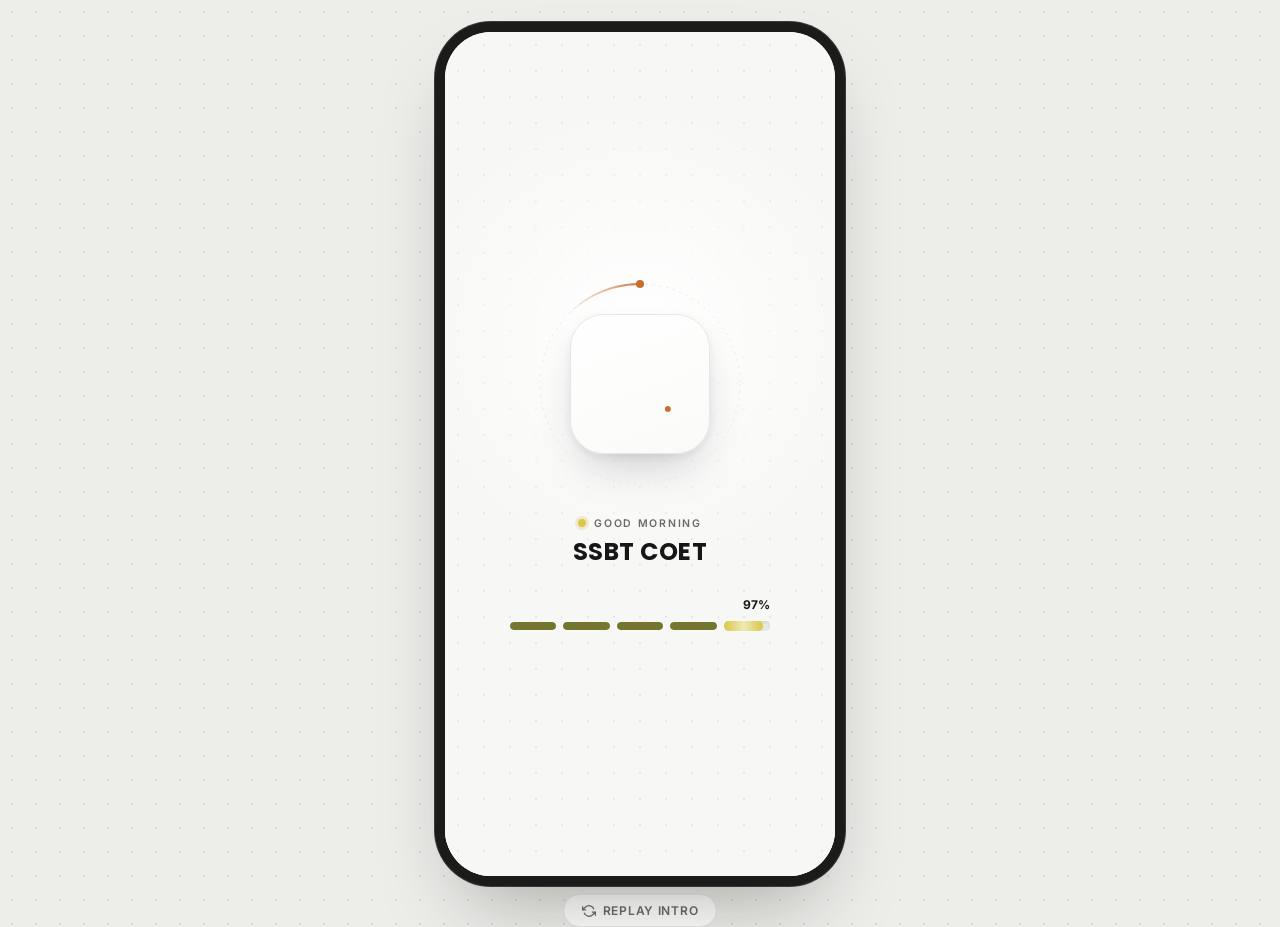
==== index.html @ 47cf7944 "feat(portal): sync web demo with Pratik_workspace Android app" ====
<!DOCTYPE html>
<html lang="en">
<head>
<meta charset="UTF-8" />
<meta name="viewport" content="width=device-width, initial-scale=1, viewport-fit=cover" />
<title>SSBT COET — Student Portal</title>
<meta name="description" content="SSBT College of Engineering & Technology, Bambhori, Jalgaon - Student Mobile Portal with Multi-Theme Engine & Android App Download" />
<link rel="icon" type="image/png" href="logo.png" />
<link rel="preconnect" href="https://fonts.googleapis.com" />
<link rel="preconnect" href="https://fonts.gstatic.com" crossorigin />
<link href="https://fonts.googleapis.com/css2?family=Inter:wght@400;500;600;700&family=Poppins:wght@500;600;700&display=swap" rel="stylesheet" />
<style>
  /* ============ Themes (Exact match with Color.kt & Theme.kt in Android App) ============ */
  :root,
  :root[data-theme="ssbt"] {
    --bg: #F7F7F5; --surface: #FFFFFF; --surface-2: #FAFAF8;
    --ink: #171717; --muted: #6B6B66; --faint: #A3A39C; --line: #E8E8E3;
    --page: #EDEDEA; --page-dot: #DADAD5; --nav-bg: rgba(255,255,255,.94);
    --pill-bg: #FBF6DA; --pill-fg: #7A6A0E;
    --gold: #D8C847; --flame: #C76D30; --red: #AE4625; --red-soft: #F8ECE7;
    --on-accent: #FFFFFF;
    --c-olive: #74762F; --c-olive-soft: #F1F2E3;
    --c-flame: #B8611F; --c-flame-soft: #FBEFE4;
    --c-brick: #AE4625; --c-brick-soft: #F8ECE7;
    --c-gold:  #8F7D0C; --c-gold-soft:  #FAF6DC;
    color-scheme: light;
    --accent: #74762F; --accent-soft: #F1F2E3;
  }
  :root[data-theme="flame"] {
    --bg: #F7F7F5; --surface: #FFFFFF; --surface-2: #FAFAF8;
    --ink: #171717; --muted: #6B6B66; --faint: #A3A39C; --line: #E8E8E3;
    --page: #EDEDEA; --page-dot: #DADAD5; --nav-bg: rgba(255,255,255,.94);
    --pill-bg: #FBF6DA; --pill-fg: #7A6A0E;
    --gold: #D8C847; --flame: #C76D30; --red: #AE4625; --red-soft: #F8ECE7;
    --on-accent: #FFFFFF;
    --c-olive: #74762F; --c-olive-soft: #F1F2E3;
    --c-flame: #B8611F; --c-flame-soft: #FBEFE4;
    --c-brick: #AE4625; --c-brick-soft: #F8ECE7;
    --c-gold:  #8F7D0C; --c-gold-soft:  #FAF6DC;
    color-scheme: light;
    --accent: #B8611F; --accent-soft: #FBEFE4;
  }
  :root[data-theme="brick"] {
    --bg: #F7F7F5; --surface: #FFFFFF; --surface-2: #FAFAF8;
    --ink: #171717; --muted: #6B6B66; --faint: #A3A39C; --line: #E8E8E3;
    --page: #EDEDEA; --page-dot: #DADAD5; --nav-bg: rgba(255,255,255,.94);
    --pill-bg: #FBF6DA; --pill-fg: #7A6A0E;
    --gold: #D8C847; --flame: #C76D30; --red: #AE4625; --red-soft: #F8ECE7;
    --on-accent: #FFFFFF;
    --c-olive: #74762F; --c-olive-soft: #F1F2E3;
    --c-flame: #B8611F; --c-flame-soft: #FBEFE4;
    --c-brick: #AE4625; --c-brick-soft: #F8ECE7;
    --c-gold:  #8F7D0C; --c-gold-soft:  #FAF6DC;
    color-scheme: light;
    --accent: #AE4625; --accent-soft: #F8ECE7;
  }
  :root[data-theme="ink"] {
    --bg: #F7F7F5; --surface: #FFFFFF; --surface-2: #FAFAF8;
    --ink: #171717; --muted: #6B6B66; --faint: #A3A39C; --line: #E8E8E3;
    --page: #EDEDEA; --page-dot: #DADAD5; --nav-bg: rgba(255,255,255,.94);
    --pill-bg: #EAEAEA; --pill-fg: #171717;
    --gold: #D8C847; --flame: #C76D30; --red: #AE4625; --red-soft: #F8ECE7;
    --on-accent: #FFFFFF;
    --c-olive: #74762F; --c-olive-soft: #F1F2E3;
    --c-flame: #B8611F; --c-flame-soft: #FBEFE4;
    --c-brick: #AE4625; --c-brick-soft: #F8ECE7;
    --c-gold:  #8F7D0C; --c-gold-soft:  #FAF6DC;
    color-scheme: light;
    --accent: #171717; --accent-soft: #EFEFEF;
  }
  :root[data-theme="night"] {
    --bg: #111210; --surface: #1B1C19; --surface-2: #242521;
    --ink: #F2F2EE; --muted: #9E9E96; --faint: #63635D; --line: #2A2B26;
    --page: #0A0A09; --page-dot: #22231F; --nav-bg: rgba(27,28,25,.94);
    --pill-bg: #2C2812; --pill-fg: #ECD862;
    --gold: #ECD862; --flame: #E58744; --red: #CE5F3A; --red-soft: #301E17;
    --on-accent: #111210;
    --c-olive: #B6B862; --c-olive-soft: #272818;
    --c-flame: #E58744; --c-flame-soft: #322116;
    --c-brick: #CE5F3A; --c-brick-soft: #301E17;
    --c-gold:  #ECD862; --c-gold-soft:  #2C2812;
    color-scheme: dark;
    --accent: #B6B862; --accent-soft: #272818;
  }
  :root[data-theme="ember"] {
    --bg: #13100E; --surface: #1E1815; --surface-2: #28211D;
    --ink: #F5EFEB; --muted: #A3968F; --faint: #6B5F58; --line: #2E2520;
    --page: #0C0A09; --page-dot: #261D18; --nav-bg: rgba(30,24,21,.94);
    --pill-bg: #341E14; --pill-fg: #F19859;
    --gold: #ECD862; --flame: #F19859; --red: #DE6B48; --red-soft: #331A12;
    --on-accent: #FFFFFF;
    --c-olive: #C3C56E; --c-olive-soft: #292A18;
    --c-flame: #F19859; --c-flame-soft: #341E14;
    --c-brick: #DE6B48; --c-brick-soft: #331A12;
    --c-gold:  #ECD862; --c-gold-soft:  #2E2712;
    color-scheme: dark;
    --accent: #F19859; --accent-soft: #341E14;
  }
  :root[data-theme="sapphire"] {
    --bg: #F5F7FA; --surface: #FFFFFF; --surface-2: #F0F4F8;
    --ink: #0F172A; --muted: #64748B; --faint: #94A3B8; --line: #E2E8F0;
    --page: #EAEFF5; --page-dot: #CBD5E1; --nav-bg: rgba(255,255,255,.94);
    --pill-bg: #E0E7FF; --pill-fg: #3730A3;
    --gold: #D8C847; --flame: #C76D30; --red: #AE4625; --red-soft: #F8ECE7;
    --on-accent: #FFFFFF;
    --c-olive: #1D4ED8; --c-olive-soft: #EFF6FF;
    --c-flame: #0284C7; --c-flame-soft: #E0F2FE;
    --c-brick: #4338CA; --c-brick-soft: #EEF2FF;
    --c-gold:  #8F7D0C; --c-gold-soft:  #FAF6DC;
    color-scheme: light;
    --accent: #1D4ED8; --accent-soft: #EFF6FF;
  }
  :root[data-theme="rose"] {
    --bg: #FFF5F7; --surface: #FFFFFF; --surface-2: #FFF0F3;
    --ink: #1F1215; --muted: #88626A; --faint: #B8969D; --line: #F5DFE4;
    --page: #FAEAEE; --page-dot: #E8CCD3; --nav-bg: rgba(255,255,255,.94);
    --pill-bg: #FFE4E8; --pill-fg: #9F1239;
    --gold: #D8C847; --flame: #C76D30; --red: #AE4625; --red-soft: #F8ECE7;
    --on-accent: #FFFFFF;
    --c-olive: #BE185D; --c-olive-soft: #FDF2F8;
    --c-flame: #E11D48; --c-flame-soft: #FFF1F2;
    --c-brick: #9F1239; --c-brick-soft: #FFE4E8;
    --c-gold:  #8F7D0C; --c-gold-soft:  #FAF6DC;
    color-scheme: light;
    --accent: #BE185D; --accent-soft: #FDF2F8;
  }
  :root[data-theme="classic"] {
    --bg: #F8FAFC; --surface: #FFFFFF; --surface-2: #F1F5F9;
    --ink: #0F172A; --muted: #475569; --faint: #94A3B8; --line: #E2E8F0;
    --page: #E2E8F0; --page-dot: #CBD5E1; --nav-bg: rgba(255,255,255,.94);
    --pill-bg: #E2E8F0; --pill-fg: #1E293B;
    --gold: #D8C847; --flame: #C76D30; --red: #AE4625; --red-soft: #F8ECE7;
    --on-accent: #FFFFFF;
    --c-olive: #334155; --c-olive-soft: #F1F5F9;
    --c-flame: #475569; --c-flame-soft: #E2E8F0;
    --c-brick: #1E293B; --c-brick-soft: #CBD5E1;
    --c-gold:  #8F7D0C; --c-gold-soft:  #FAF6DC;
    color-scheme: light;
    --accent: #334155; --accent-soft: #F1F5F9;
  }
  :root[data-theme="bronze"] {
    --bg: #1A1612; --surface: #241E18; --surface-2: #2E2720;
    --ink: #F9F5F0; --muted: #AB9F92; --faint: #6E645A; --line: #383027;
    --page: #120F0C; --page-dot: #2B241D; --nav-bg: rgba(36,30,24,.94);
    --pill-bg: #3E3020; --pill-fg: #D4A373;
    --gold: #D4A373; --flame: #BC6C25; --red: #9A5018; --red-soft: #382414;
    --on-accent: #FFFFFF;
    --c-olive: #D4A373; --c-olive-soft: #332617;
    --c-flame: #BC6C25; --c-flame-soft: #3A2312;
    --c-brick: #9A5018; --c-brick-soft: #382414;
    --c-gold:  #D4A373; --c-gold-soft:  #3E3020;
    color-scheme: dark;
    --accent: #D4A373; --accent-soft: #332617;
  }

  * { box-sizing: border-box; margin: 0; padding: 0; -webkit-tap-highlight-color: transparent; }
  :root {
    --body: "Inter", -apple-system, BlinkMacSystemFont, "Segoe UI", Roboto, sans-serif;
    --head: "Poppins", "Inter", sans-serif;
    --ease: cubic-bezier(.2,.8,.2,1);
  }
  html, body { height: 100%; }
  body {
    font-family: var(--body);
    color: var(--ink);
    background:
      radial-gradient(var(--page-dot) 1px, transparent 1px) 0 0 / 24px 24px,
      var(--page);
    -webkit-font-smoothing: antialiased;
    display: grid;
    place-items: center;
    padding: 32px 16px;
    transition: background-color .3s;
  }

  /* ============ Device Frame ============ */
  .device {
    position: relative;
    width: 390px;
    height: 844px;
    border-radius: 46px;
    background: var(--bg);
    overflow: hidden;
    box-shadow:
      0 0 0 10px #1b1c19,
      0 0 0 11px #3a3b36,
      0 40px 80px -20px rgba(30,30,20,.35);
    display: flex;
    flex-direction: column;
  }

  /* Status Bar */
  .statusbar {
    height: 44px;
    padding: 14px 28px 0;
    display: flex;
    justify-content: space-between;
    font-size: 14px;
    font-weight: 600;
    flex-shrink: 0;
    z-index: 10;
  }
  .statusbar .sys { display: flex; gap: 6px; align-items: center; }
  .statusbar .sys svg { width: 16px; height: 16px; fill: currentColor; }

  /* ============ Header ============ */
  header {
    display: flex;
    align-items: center;
    gap: 12px;
    padding: 8px 20px 12px;
    flex-shrink: 0;
    position: relative;
    z-index: 10;
  }
  .emblem-wrap {
    width: 44px; height: 44px;
    border-radius: 50%;
    border: 2px solid var(--accent);
    padding: 2px;
    display: grid; place-items: center;
    flex-shrink: 0;
    background: var(--surface);
    box-shadow: 0 4px 12px rgba(0,0,0,.08);
  }
  .emblem-wrap img { width: 100%; height: 100%; object-fit: contain; border-radius: 50%; }
  .titles { flex: 1; min-width: 0; }
  .titles h1 {
    font-family: var(--head);
    font-size: 17px;
    font-weight: 700;
    line-height: 1.15;
    letter-spacing: -.01em;
  }
  .titles p {
    font-size: 11px;
    font-weight: 500;
    color: var(--muted);
    letter-spacing: .02em;
    margin-top: 2px;
    white-space: nowrap; overflow: hidden; text-overflow: ellipsis;
  }

  .header-actions { display: flex; gap: 8px; align-items: center; }
  .icon-btn {
    width: 38px; height: 38px;
    border-radius: 12px;
    background: var(--surface);
    border: 1px solid var(--line);
    display: grid; place-items: center;
    color: var(--ink);
    cursor: pointer;
    position: relative;
    transition: background .15s, transform .1s, border-color .15s;
    font-family: inherit;
  }
  .icon-btn:hover { background: var(--surface-2); border-color: var(--accent); }
  .icon-btn:active { transform: scale(.94); }
  .icon-btn.active { background: var(--accent-soft); border-color: var(--accent); color: var(--accent); }
  .icon-btn .badge {
    position: absolute; top: -3px; right: -3px;
    width: 16px; height: 16px; border-radius: 50%;
    background: var(--red); color: #fff;
    font-size: 10px; font-weight: 700;
    display: grid; place-items: center;
    border: 2px solid var(--surface);
  }

  /* Hairline divider */
  .hairline { height: 1px; background: var(--line); margin: 0 20px; flex-shrink: 0; }

  /* ============ Theme Slider (Under Header) ============ */
  .theme-slider-wrap {
    overflow: hidden;
    max-height: 0;
    opacity: 0;
    transition: max-height .35s var(--ease), opacity .25s ease, padding .35s var(--ease);
    background: var(--surface-2);
    border-bottom: 1px solid var(--line);
    flex-shrink: 0;
    z-index: 9;
  }
  .theme-slider-wrap.open {
    max-height: 115px;
    opacity: 1;
    padding: 10px 0 12px;
  }
  .theme-slider-track {
    display: flex;
    gap: 8px;
    padding: 0 20px;
    overflow-x: auto;
    scrollbar-width: none;
    -webkit-overflow-scrolling: touch;
  }
  .theme-slider-track::-webkit-scrollbar { display: none; }
  .theme-card {
    flex: 0 0 auto;
    display: flex;
    align-items: center;
    gap: 8px;
    padding: 6px 12px 6px 8px;
    border-radius: 99px;
    background: var(--surface);
    border: 1.5px solid var(--line);
    cursor: pointer;
    transition: transform .15s, border-color .2s, box-shadow .2s;
    font-size: 12px;
    font-weight: 600;
    color: var(--ink);
  }
  .theme-card:hover { border-color: var(--accent); transform: translateY(-1px); }
  .theme-card.active {
    border-color: var(--accent);
    background: var(--accent-soft);
    box-shadow: 0 2px 8px rgba(0,0,0,.08);
  }
  .theme-preview-dots { display: flex; gap: 3px; align-items: center; }
  .theme-preview-dots span {
    width: 10px; height: 10px; border-radius: 50%;
    border: 1px solid rgba(0,0,0,.1);
  }
  .match-device-btn {
    flex: 0 0 auto;
    padding: 6px 14px;
    border-radius: 99px;
    background: transparent;
    border: 1.5px dashed var(--line);
    font-size: 11px;
    font-weight: 600;
    color: var(--muted);
    cursor: pointer;
    transition: background .15s, color .15s, border-color .15s;
    display: inline-flex; align-items: center; gap: 6px;
  }
  .match-device-btn:hover { border-color: var(--accent); color: var(--ink); background: var(--surface); }

  /* ============ Scrollable Content ============ */
  .content {
    flex: 1;
    overflow-y: auto;
    padding: 16px 20px 24px;
    scrollbar-width: none;
  }
  .content::-webkit-scrollbar { display: none; }

  /* Profile Card */
  .profile-card {
    background: var(--surface);
    border: 1px solid var(--line);
    border-radius: 20px;
    padding: 18px;
    margin-bottom: 20px;
    box-shadow: 0 4px 16px -4px rgba(0,0,0,.05);
    position: relative;
    overflow: hidden;
  }
  .profile-card::after {
    content: "";
    position: absolute; top: 0; left: 0; right: 0; height: 4px;
    background: linear-gradient(90deg, var(--gold), var(--flame), var(--red));
  }
  .profile-top { display: flex; gap: 14px; align-items: center; }
  .avatar {
    width: 52px; height: 52px;
    border-radius: 16px;
    background: linear-gradient(135deg, var(--c-flame), var(--c-olive));
    color: #fff;
    display: grid; place-items: center;
    font-family: var(--head);
    font-weight: 700;
    font-size: 20px;
    flex-shrink: 0;
    box-shadow: 0 6px 16px -4px rgba(0,0,0,.2);
  }
  .profile-info { flex: 1; min-width: 0; }
  .profile-info .name { font-size: 16px; font-weight: 700; font-family: var(--head); }
  .profile-info .sub { font-size: 12px; color: var(--muted); margin-top: 2px; }
  .profile-info .prn {
    display: inline-block;
    font-size: 10.5px; font-weight: 600;
    letter-spacing: .04em;
    color: var(--accent);
    background: var(--accent-soft);
    padding: 2px 8px; border-radius: 6px;
    margin-top: 6px;
  }
  .stats-row {
    display: grid;
    grid-template-columns: repeat(3, 1fr);
    gap: 8px;
    margin-top: 14px;
    padding-top: 14px;
    border-top: 1px solid var(--line);
  }
  .stat-col { text-align: center; }
  .stat-col .val { font-size: 15px; font-weight: 700; font-family: var(--head); color: var(--ink); }
  .stat-col .lbl { font-size: 10px; font-weight: 600; text-transform: uppercase; letter-spacing: .05em; color: var(--muted); margin-top: 2px; }

  /* App Download Banner inside card */
  .apk-banner {
    margin-top: 14px;
    padding: 10px 14px;
    border-radius: 12px;
    background: var(--accent-soft);
    border: 1px solid var(--accent);
    display: flex;
    align-items: center;
    justify-content: space-between;
    gap: 10px;
    cursor: pointer;
    text-decoration: none;
    color: var(--ink);
    transition: transform .15s, box-shadow .2s;
  }
  .apk-banner:hover { transform: translateY(-1px); box-shadow: 0 4px 12px rgba(0,0,0,.08); }
  .apk-banner-text { display: flex; flex-direction: column; }
  .apk-banner-title { font-size: 12.5px; font-weight: 700; color: var(--accent); display: flex; align-items: center; gap: 6px; }
  .apk-banner-sub { font-size: 10.5px; color: var(--muted); margin-top: 1px; }
  .apk-dl-pill {
    padding: 6px 12px; border-radius: 99px;
    background: var(--accent); color: #fff;
    font-size: 11px; font-weight: 700;
    display: flex; align-items: center; gap: 4px;
    flex-shrink: 0;
  }

  /* Section */
  .section-header {
    display: flex;
    justify-content: space-between;
    align-items: baseline;
    margin-bottom: 12px;
  }
  .section-header h2 { font-size: 14px; font-weight: 700; letter-spacing: -.01em; }
  .section-header a { font-size: 12px; font-weight: 600; color: var(--accent); text-decoration: none; cursor: pointer; }
  .section-header a:hover { text-decoration: underline; }

  /* Quick Access Grid (6 Tiles matching SampleData.kt) */
  .quick-grid {
    display: grid;
    grid-template-columns: repeat(3, 1fr);
    gap: 10px;
    margin-bottom: 24px;
  }
  .quick-tile {
    background: var(--surface);
    border: 1px solid var(--line);
    border-radius: 16px;
    padding: 14px 10px;
    display: flex; flex-direction: column; align-items: center;
    gap: 8px;
    cursor: pointer;
    transition: transform .15s, border-color .15s, box-shadow .15s;
    font-family: inherit;
    color: var(--ink);
  }
  .quick-tile:hover {
    border-color: var(--accent);
    transform: translateY(-2px);
    box-shadow: 0 6px 16px -4px rgba(0,0,0,.08);
  }
  .quick-tile:active { transform: scale(.96); }
  .tile-icon {
    width: 42px; height: 42px;
    border-radius: 12px;
    display: grid; place-items: center;
    transition: background .15s;
  }
  .tile-icon svg { width: 22px; height: 22px; }
  .tile-label { font-size: 12px; font-weight: 600; text-align: center; }

  /* Classes & Events list */
  .card-list { display: flex; flex-direction: column; gap: 10px; margin-bottom: 24px; }
  .item-card {
    background: var(--surface);
    border: 1px solid var(--line);
    border-radius: 16px;
    padding: 14px 16px;
    display: flex;
    gap: 14px;
    align-items: center;
    cursor: pointer;
    transition: transform .15s, border-color .15s;
  }
  .item-card:hover { border-color: var(--accent); transform: translateX(2px); }
  .item-time-badge {
    background: var(--surface-2);
    border: 1px solid var(--line);
    border-radius: 10px;
    padding: 8px 10px;
    text-align: center;
    flex-shrink: 0;
  }
  .item-time-badge .time { font-size: 12px; font-weight: 700; color: var(--ink); }
  .item-time-badge .ampm { font-size: 9px; font-weight: 600; color: var(--muted); text-transform: uppercase; }
  .item-info { flex: 1; min-width: 0; }
  .item-info .title { font-size: 13.5px; font-weight: 600; }
  .item-info .meta { font-size: 11px; color: var(--muted); margin-top: 3px; }
  .status-tag {
    font-size: 10px; font-weight: 700;
    padding: 4px 8px; border-radius: 6px;
    flex-shrink: 0;
  }
  .status-tag.active { background: var(--accent-soft); color: var(--accent); }
  .status-tag.upcoming { background: var(--surface-2); color: var(--muted); }

  /* ============ Bottom Navigation ============ */
  nav {
    height: 68px;
    background: var(--nav-bg);
    backdrop-filter: blur(20px);
    border-top: 1px solid var(--line);
    display: grid;
    grid-template-columns: repeat(5, 1fr);
    align-items: center;
    flex-shrink: 0;
    padding: 0 10px;
    z-index: 10;
  }
  .nav-item {
    display: flex; flex-direction: column; align-items: center;
    gap: 4px;
    color: var(--muted);
    font-size: 10.5px;
    font-weight: 600;
    cursor: pointer;
    transition: color .2s;
    background: transparent; border: none; font-family: inherit;
    position: relative;
    padding: 8px 0;
  }
  .nav-item.active { color: var(--accent); }
  .nav-item svg { width: 20px; height: 20px; transition: transform .15s; }
  .nav-item.active svg { transform: translateY(-2px); }
  .nav-item.active::before {
    content: "";
    position: absolute;
    top: -9px;
    width: 22px;
    height: 3px;
    border-radius: 0 0 3px 3px;
    background: var(--accent);
  }

  /* ============ Side Menu Drawer ============ */
  .drawer-scrim {
    position: absolute;
    inset: 0;
    background: rgba(0,0,0,.5);
    backdrop-filter: blur(3px);
    z-index: 80;
    opacity: 0;
    pointer-events: none;
    transition: opacity .3s ease;
  }
  .drawer-scrim.open { opacity: 1; pointer-events: auto; }
  .drawer {
    position: absolute;
    top: 0; bottom: 0; left: 0;
    width: 310px;
    max-width: 85%;
    background: var(--surface);
    box-shadow: 6px 0 28px rgba(0,0,0,.25);
    transform: translateX(-100%);
    transition: transform .32s cubic-bezier(.16,1,.3,1);
    display: flex; flex-direction: column;
    z-index: 81;
  }
  .drawer-scrim.open .drawer { transform: translateX(0); }
  .drawer-head {
    padding: 24px 20px 20px;
    border-bottom: 1px solid var(--line);
    display: flex; gap: 14px; align-items: center;
    background: var(--surface-2);
  }
  .drawer-head .emblem {
    width: 48px; height: 48px; border-radius: 50%;
    border: 2px solid var(--accent);
    padding: 2px; background: #fff;
  }
  .drawer-head .emblem img { width: 100%; height: 100%; object-fit: contain; border-radius: 50%; }
  .drawer-head .title { font-size: 15px; font-weight: 700; font-family: var(--head); }
  .drawer-head .sub { font-size: 11px; color: var(--muted); margin-top: 2px; }

  .drawer-body { flex: 1; overflow-y: auto; padding: 12px 0; }
  .drawer-group { padding: 8px 20px 4px; font-size: 10px; font-weight: 700; text-transform: uppercase; letter-spacing: .08em; color: var(--muted); }
  .drawer-row {
    display: flex; align-items: center; gap: 14px;
    padding: 12px 20px;
    color: var(--ink);
    font-size: 13.5px;
    font-weight: 500;
    cursor: pointer;
    transition: background .15s, color .15s;
    text-decoration: none;
  }
  .drawer-row:hover { background: var(--surface-2); color: var(--accent); }
  .drawer-row svg { width: 20px; height: 20px; color: var(--muted); }
  .drawer-row:hover svg { color: var(--accent); }
  .drawer-row.active { background: var(--accent-soft); color: var(--accent); font-weight: 600; }
  .drawer-row.active svg { color: var(--accent); }

  .drawer-footer {
    padding: 16px 20px;
    border-top: 1px solid var(--line);
    background: var(--surface-2);
  }

  /* ============ Modals ============ */
  .modal-scrim {
    position: absolute; inset: 0;
    background: rgba(0,0,0,.5);
    backdrop-filter: blur(4px);
    z-index: 90;
    display: grid; place-items: center;
    padding: 20px;
    opacity: 0; pointer-events: none;
    transition: opacity .25s;
  }
  .modal-scrim.open { opacity: 1; pointer-events: auto; }
  .modal-card {
    width: 100%; max-width: 340px;
    background: var(--surface);
    border: 1px solid var(--line);
    border-radius: 24px;
    box-shadow: 0 20px 40px -10px rgba(0,0,0,.3);
    padding: 22px;
    transform: translateY(12px) scale(.98);
    transition: transform .25s var(--ease);
  }
  .modal-scrim.open .modal-card { transform: translateY(0) scale(1); }
  .modal-top { display: flex; justify-content: space-between; align-items: center; margin-bottom: 14px; }
  .modal-title { font-size: 16px; font-weight: 700; font-family: var(--head); }
  .modal-close {
    width: 30px; height: 30px; border-radius: 50%;
    background: var(--surface-2); border: 1px solid var(--line);
    cursor: pointer; display: grid; place-items: center;
    color: var(--muted);
  }
  .modal-close:hover { color: var(--ink); }

  /* ============ STARTUP INTRO / SPLASH SCREEN (100% Matched with SplashScreen.kt) ============ */
  #loader {
    position: absolute;
    inset: 0;
    z-index: 100;
    display: grid;
    place-items: center;
    background:
      radial-gradient(circle at 50% 36%, var(--surface), transparent 42%),
      radial-gradient(var(--line) 1px, transparent 1px) 0 0 / 26px 26px,
      var(--bg);
    transition: opacity .7s ease .25s, visibility .7s ease .25s;
  }
  #loader.done {
    opacity: 0;
    visibility: hidden;
    pointer-events: none;
  }

  .l-wrap {
    width: min(260px, 80%);
    display: flex; flex-direction: column; align-items: center;
    transition: transform .7s var(--ease), opacity .5s ease;
  }
  #loader.done .l-wrap {
    transform: translateY(-16px) scale(.97);
    opacity: 0;
  }

  /* Orbit Stage (210px x 210px) */
  .stage {
    position: relative;
    width: 210px; height: 210px;
    display: grid; place-items: center;
    margin-bottom: 28px;
  }
  .orbit {
    position: absolute;
    inset: 0; width: 100%; height: 100%;
    overflow: visible;
  }
  .orbit .ring {
    fill: none;
    stroke: var(--line);
    stroke-width: 1;
    stroke-dasharray: 2 5;
  }
  .orbit .spin {
    transform-box: view-box;
    transform-origin: center;
    animation: orbitSpin 6s linear infinite;
  }
  .orbit .sat { fill: var(--flame); }
  .orbit .sat-trail {
    fill: none;
    stroke: url(#trail);
    stroke-width: 2;
    stroke-linecap: round;
  }
  @keyframes orbitSpin { to { transform: rotate(360deg); } }

  /* Floating Cap Tile (140px x 140px) */
  .l-tile {
    width: 140px; height: 140px;
    display: grid; place-items: center;
    border-radius: 34px;
    background: linear-gradient(160deg, var(--surface), var(--surface-2));
    border: 1px solid var(--line);
    box-shadow: 0 22px 44px -14px rgba(20,24,35,.22), 0 3px 8px rgba(20,24,35,.06), inset 0 1px 0 rgba(255,255,255,.08);
    animation: floatTile 3.2s ease-in-out infinite;
    transition: transform .3s;
  }
  @keyframes floatTile {
    0%, 100% { transform: translateY(0); }
    50% { transform: translateY(-5px); }
  }
  .l-tile.pop {
    animation: popTile .5s var(--ease);
  }
  @keyframes popTile {
    40% { transform: scale(1.06); }
    100% { transform: scale(1); }
  }

  /* Drawing Graduation Cap SVG */
  .mark { width: 88px; height: 74px; overflow: visible; }
  .mark path {
    fill: none;
    stroke: var(--accent);
    stroke-width: 2.2;
    stroke-linecap: round;
    stroke-linejoin: round;
    stroke-dasharray: 1;
    stroke-dashoffset: 1;
    animation: drawPath 3.2s cubic-bezier(.7,0,.3,1) infinite;
  }
  .mark .base { animation-delay: .25s; }
  .mark .tassel { stroke: var(--gold); animation-delay: .5s; }
  @keyframes drawPath {
    0% { stroke-dashoffset: 1; }
    45%, 60% { stroke-dashoffset: 0; }
    100% { stroke-dashoffset: -1; }
  }
  .knot {
    fill: var(--flame);
    transform-box: fill-box;
    transform-origin: center;
    animation: knotPulse 3.2s ease-in-out .5s infinite;
  }
  @keyframes knotPulse {
    0%, 20%, 100% { transform: scale(0); }
    40%, 70% { transform: scale(1); }
  }
  .complete .mark path {
    animation: none;
    stroke-dashoffset: 0;
  }
  .complete .knot {
    animation: none;
    transform: scale(1);
  }

  /* Greeting Eyebrow */
  .l-greet {
    display: flex; align-items: center; gap: 8px;
    font-size: 10.5px; font-weight: 600;
    letter-spacing: .16em; text-transform: uppercase;
    color: var(--muted);
    margin-bottom: 4px;
  }
  .l-greet .dot {
    width: 8px; height: 8px;
    border-radius: 50%;
    background: var(--gold);
    box-shadow: 0 0 0 3px rgba(217,154,30,.18);
  }

  /* Headline */
  .l-brand {
    font-family: var(--head);
    font-size: 24px;
    font-weight: 700;
    letter-spacing: .02em;
    margin-bottom: 28px;
  }

  /* Status Row */
  .l-row {
    width: 100%;
    display: flex;
    justify-content: space-between;
    align-items: baseline;
    margin-bottom: 10px;
    font-size: 11px;
    font-weight: 600;
    letter-spacing: .12em;
    text-transform: uppercase;
  }
  .l-status {
    color: var(--muted);
    transition: opacity .2s, transform .2s;
  }
  .l-status.swap {
    opacity: 0;
    transform: translateY(4px);
  }
  .l-pct {
    font-size: 12px;
    font-weight: 700;
    letter-spacing: 0;
    color: var(--ink);
  }

  /* 5-Bar Segments */
  .segments {
    width: 100%;
    display: grid;
    grid-template-columns: repeat(5, 1fr);
    gap: 7px;
  }
  .segments span {
    position: relative;
    height: 8px;
    border-radius: 99px;
    background: var(--line);
    box-shadow: inset 0 1px 2px rgba(20,24,35,.10);
    overflow: hidden;
    transition: transform .25s var(--ease);
  }
  .segments i {
    position: absolute;
    inset: 0 auto 0 0;
    width: 0%;
    border-radius: inherit;
    background: var(--accent);
    transition: background .3s;
  }
  .segments span.active { transform: scaleY(1.25); }
  .segments span.active i { background: var(--gold); }
  .segments span.active i::after {
    content: "";
    position: absolute; inset: 0;
    background: linear-gradient(90deg, transparent, rgba(255,255,255,.6), transparent);
    animation: sheen 1.1s ease-in-out infinite;
  }
  @keyframes sheen { from { transform: translateX(-100%); } to { transform: translateX(100%); } }

  .complete .segments span { animation: segWave .5s var(--ease); }
  .complete .segments span:nth-child(2) { animation-delay: .06s; }
  .complete .segments span:nth-child(3) { animation-delay: .12s; }
  .complete .segments span:nth-child(4) { animation-delay: .18s; }
  .complete .segments span:nth-child(5) { animation-delay: .24s; }
  @keyframes segWave { 50% { transform: translateY(-5px); } }

  /* Desktop Replay Button Container */
  .replay-desktop-wrap {
    text-align: center;
    margin-top: 18px;
  }
  .replay-btn {
    font-size: 12px;
    font-weight: 600;
    letter-spacing: .06em;
    text-transform: uppercase;
    color: var(--muted);
    padding: 8px 18px;
    border-radius: 99px;
    border: 1px solid var(--line);
    transition: background .2s, color .2s, border-color .2s, transform .1s;
    background: var(--surface);
    display: inline-flex;
    align-items: center;
    gap: 7px;
    cursor: pointer;
    font-family: inherit;
  }
  .replay-btn:hover {
    background: var(--surface-2);
    color: var(--ink);
    border-color: var(--accent);
    transform: translateY(-1px);
  }
  .replay-btn:active { transform: scale(.96); }

  /* Toast */
  .toast {
    position: absolute;
    bottom: 84px;
    left: 50%;
    transform: translateX(-50%) translateY(20px);
    background: #171717;
    color: #fff;
    padding: 8px 16px;
    border-radius: 99px;
    font-size: 12px;
    font-weight: 500;
    opacity: 0;
    pointer-events: none;
    transition: opacity .25s, transform .25s;
    z-index: 99;
    box-shadow: 0 8px 24px rgba(0,0,0,.25);
    display: flex; align-items: center; gap: 8px;
    white-space: nowrap;
  }
  .toast.show { opacity: 1; transform: translateX(-50%) translateY(0); }

  /* Responsive Rules for Small Screens */
  @media (max-width: 480px) {
    body { padding: 0; display: block; background: var(--bg); }
    .device {
      width: 100%;
      height: 100vh;
      height: 100dvh;
      border-radius: 0;
      box-shadow: none;
    }
    .replay-desktop-wrap { display: none; }
    header { padding-top: max(10px, env(safe-area-inset-top)); }
    nav { padding-bottom: max(10px, env(safe-area-inset-bottom)); }
  }
</style>
</head>
<body>

<div>
  <!-- ===== Device Frame ===== -->
  <div class="device" id="device">

    <!-- ===== Loader / Startup Intro Animation (Matching SplashScreen.kt) ===== -->
    <div id="loader" role="status" onclick="hideLoader()" style="cursor:pointer;" title="Tap anywhere to skip intro" aria-live="polite" aria-label="Loading SSBT College App">
      <div class="l-wrap">
        <div class="stage">
          <svg class="orbit" viewBox="0 0 210 210" aria-hidden="true">
            <defs>
              <linearGradient id="trail" x1="0" y1="0" x2="1" y2="0">
                <stop offset="0" style="stop-color:var(--flame)" stop-opacity="0" />
                <stop offset="1" style="stop-color:var(--flame)" stop-opacity=".9" />
              </linearGradient>
            </defs>
            <circle class="ring" cx="105" cy="105" r="100" />
            <g class="spin" id="orbitSpin">
              <path class="sat-trail" d="M 34.3 34.3 A 100 100 0 0 1 105 5" />
              <circle class="sat" cx="105" cy="5" r="4" />
            </g>
          </svg>
          <div class="l-tile" id="lTile">
            <svg class="mark" id="lMark" viewBox="0 0 120 100" aria-hidden="true">
              <path class="board"  pathLength="1" d="M60 24 L112 44 L60 64 L8 44 Z" />
              <path class="base"   pathLength="1" d="M30 54 V74 C42 84 78 84 90 74 V54" />
              <path class="tassel" pathLength="1" d="M60 44 L98 52 V82" />
              <circle class="knot" cx="98" cy="84" r="4" />
            </svg>
          </div>
        </div>
        <div class="l-greet"><span class="dot"></span><span id="lGreetText">Good morning</span></div>
        <div class="l-brand">SSBT COET</div>
        <div class="l-row">
          <span class="l-status" id="lStatus">Initializing</span>
          <span class="l-pct" id="lPct">0%</span>
        </div>
        <div class="segments" id="segments">
          <span><i></i></span><span><i></i></span><span><i></i></span><span><i></i></span><span><i></i></span>
        </div>
      </div>
    </div>

    <!-- ===== Status Bar ===== -->
    <div class="statusbar">
      <span id="statusClock">12:30</span>
      <div class="sys">
        <!-- Wi-Fi -->
        <svg viewBox="0 0 24 24"><path d="M12 4C7.31 4 3.07 5.9 0 8.98L12 21 24 8.98A16.88 16.88 0 0 0 12 4z"/></svg>
        <!-- Signal -->
        <svg viewBox="0 0 24 24"><path d="M2 22h20V2L2 22z"/></svg>
        <!-- Battery -->
        <svg viewBox="0 0 24 24"><path d="M17 5v14a2 2 0 0 1-2 2H9a2 2 0 0 1-2-2V5a2 2 0 0 1 2-2h6a2 2 0 0 1 2 2zm2 4h1a1 1 0 0 1 1 1v4a1 1 0 0 1-1 1h-1V9z"/></svg>
      </div>
    </div>

    <!-- ===== Header ===== -->
    <header>
      <button class="icon-btn" id="menuBtn" title="Open navigation menu" onclick="openDrawer()">
        <svg width="20" height="20" viewBox="0 0 24 24" fill="none" stroke="currentColor" stroke-width="2.2" stroke-linecap="round"><line x1="3" y1="6" x2="21" y2="6"/><line x1="3" y1="12" x2="21" y2="12"/><line x1="3" y1="18" x2="21" y2="18"/></svg>
      </button>

      <div class="emblem-wrap">
        <img src="logo.png" alt="SSBT Emblem" onerror="this.src='ssbt-college-app/android/app/src/main/res/drawable/ssbt_emblem.png'" />
      </div>

      <div class="titles">
        <h1>SSBT COET</h1>
        <p>Department of Computer Engineering</p>
      </div>

      <div class="header-actions">
        <button class="icon-btn" id="themeBtn" title="Choose color theme" onclick="toggleThemeSlider()">
          <svg width="19" height="19" viewBox="0 0 24 24" fill="none" stroke="currentColor" stroke-width="2" stroke-linecap="round" stroke-linejoin="round"><circle cx="13.5" cy="6.5" r=".5" fill="currentColor"/><circle cx="17.5" cy="10.5" r=".5" fill="currentColor"/><circle cx="8.5" cy="7.5" r=".5" fill="currentColor"/><circle cx="6.5" cy="12.5" r=".5" fill="currentColor"/><path d="M12 2C6.5 2 2 6.5 2 12s4.5 10 10 10c.926 0 1.648-.746 1.648-1.688 0-.437-.18-.835-.437-1.125-.29-.289-.438-.652-.438-1.125a1.64 1.64 0 0 1 1.668-1.668h1.996c3.051 0 5.555-2.503 5.555-5.554C21.965 6.012 17.461 2 12 2z"/></svg>
        </button>

        <button class="icon-btn" id="notifBtn" title="Notifications" onclick="openModal('notifications')">
          <svg width="19" height="19" viewBox="0 0 24 24" fill="none" stroke="currentColor" stroke-width="2" stroke-linecap="round" stroke-linejoin="round"><path d="M18 8A6 6 0 0 0 6 8c0 7-3 9-3 9h18s-3-2-3-9"/><path d="M13.73 21a2 2 0 0 1-3.46 0"/></svg>
          <span class="badge">3</span>
        </button>
      </div>
    </header>

    <div class="hairline"></div>

    <!-- ===== Theme Slider (Inline Strip Under Header) ===== -->
    <div class="theme-slider-wrap" id="themeSlider">
      <div class="theme-slider-track">
        <!-- 6 Emblem Palettes -->
        <button class="theme-card active" data-theme="ssbt" onclick="setTheme('ssbt')">
          <div class="theme-preview-dots"><span style="background:#74762F"></span><span style="background:#D8C847"></span></div>
          SSBT
        </button>
        <button class="theme-card" data-theme="flame" onclick="setTheme('flame')">
          <div class="theme-preview-dots"><span style="background:#B8611F"></span><span style="background:#FBEFE4"></span></div>
          Flame
        </button>
        <button class="theme-card" data-theme="brick" onclick="setTheme('brick')">
          <div class="theme-preview-dots"><span style="background:#AE4625"></span><span style="background:#F8ECE7"></span></div>
          Brick
        </button>
        <button class="theme-card" data-theme="ink" onclick="setTheme('ink')">
          <div class="theme-preview-dots"><span style="background:#171717"></span><span style="background:#EFEFEF"></span></div>
          Ink
        </button>
        <button class="theme-card" data-theme="night" onclick="setTheme('night')">
          <div class="theme-preview-dots"><span style="background:#B6B862"></span><span style="background:#1B1C19"></span></div>
          Night
        </button>
        <button class="theme-card" data-theme="ember" onclick="setTheme('ember')">
          <div class="theme-preview-dots"><span style="background:#F19859"></span><span style="background:#1E1815"></span></div>
          Ember
        </button>
        <!-- 4 Academic Palettes -->
        <button class="theme-card" data-theme="sapphire" onclick="setTheme('sapphire')">
          <div class="theme-preview-dots"><span style="background:#1D4ED8"></span><span style="background:#EFF6FF"></span></div>
          Sapphire
        </button>
        <button class="theme-card" data-theme="rose" onclick="setTheme('rose')">
          <div class="theme-preview-dots"><span style="background:#BE185D"></span><span style="background:#FDF2F8"></span></div>
          Rose
        </button>
        <button class="theme-card" data-theme="classic" onclick="setTheme('classic')">
          <div class="theme-preview-dots"><span style="background:#334155"></span><span style="background:#F1F5F9"></span></div>
          Classic
        </button>
        <button class="theme-card" data-theme="bronze" onclick="setTheme('bronze')">
          <div class="theme-preview-dots"><span style="background:#D4A373"></span><span style="background:#241E18"></span></div>
          Bronze
        </button>

        <button class="match-device-btn" onclick="matchDeviceTheme()">
          <svg width="14" height="14" viewBox="0 0 24 24" fill="none" stroke="currentColor" stroke-width="2"><rect x="5" y="2" width="14" height="20" rx="2" ry="2"/><line x1="12" y1="18" x2="12.01" y2="18"/></svg>
          Match device
        </button>
      </div>
    </div>

    <!-- ===== Scrollable Content ===== -->
    <div class="content" id="mainContent">

      <!-- Student Profile Card -->
      <div class="profile-card">
        <div class="profile-top">
          <div class="avatar">PM</div>
          <div class="profile-info">
            <div class="name">Piyush Mali</div>
            <div class="sub">BE Computer Engineering · Semester 7</div>
            <div class="prn">PRN: 2021015400012345</div>
          </div>
        </div>

        <div class="stats-row">
          <div class="stat-col">
            <div class="val" style="color:var(--c-olive)">87.4%</div>
            <div class="lbl">Attendance</div>
          </div>
          <div class="stat-col">
            <div class="val" style="color:var(--c-flame)">8.62</div>
            <div class="lbl">CGPA</div>
          </div>
          <div class="stat-col">
            <div class="val" style="color:var(--c-brick)">0</div>
            <div class="lbl">Backlogs</div>
          </div>
        </div>

        <!-- Download Android App Banner -->
        <a class="apk-banner" href="apk/ssbt-college-app.apk" download="ssbt-college-app.apk" title="Download SSBT College Android App APK">
          <div class="apk-banner-text">
            <span class="apk-banner-title">
              <svg width="15" height="15" viewBox="0 0 24 24" fill="currentColor"><path d="M17.523 15.3414c-.5511 0-.9993-.4486-.9993-.9997s.4482-.9993.9993-.9993c.551 0 .9993.4482.9993.9993.0001.5511-.4483.9997-.9993.9997m-11.046 0c-.5511 0-.9993-.4486-.9993-.9997s.4482-.9993.9993-.9993c.5511 0 .9993.4482.9993.9993 0 .5511-.4482.9997-.9993.9997m11.4045-6.02l1.996-3.4572c.1104-.1912.045-.436-.1462-.5464-.1911-.1104-.4359-.045-.5463.1462L17.194 9.0062C15.659 8.304 13.906 7.9084 12 7.9084s-3.659.3956-5.194 1.0978L4.769 5.464c-.1104-.1912-.3552-.2566-.5463-.1462-.1912.1104-.2566.3552-.1462.5464l1.996 3.4572C2.688 11.0864.446 14.595.006 18.775h23.988c-.44-4.18-2.682-7.6886-6.1115-9.4536"/></svg>
              Download Android App
            </span>
            <span class="apk-banner-sub">v2.4.0 · 13.6 MB · Direct 1-Tap APK</span>
          </div>
          <span class="apk-dl-pill">
            <svg width="13" height="13" viewBox="0 0 24 24" fill="none" stroke="currentColor" stroke-width="2.5"><path d="M21 15v4a2 2 0 0 1-2 2H5a2 2 0 0 1-2-2v-4"/><polyline points="7 10 12 15 17 10"/><line x1="12" y1="15" x2="12" y2="3"/></svg>
            Get APK
          </span>
        </a>
      </div>

      <!-- Quick Access (Matching SampleData.kt) -->
      <div class="section-header">
        <h2>Quick access</h2>
      </div>

      <div class="quick-grid">
        <button class="quick-tile" onclick="openModal('notes')">
          <div class="tile-icon" style="background:#FAF6DC; color:#8F7D0C;">
            <svg viewBox="0 0 24 24" fill="none" stroke="currentColor" stroke-width="2"><path d="M4 19.5A2.5 2.5 0 0 1 6.5 17H20"/><path d="M6.5 2H20v20H6.5A2.5 2.5 0 0 1 4 19.5v-15A2.5 2.5 0 0 1 6.5 2z"/></svg>
          </div>
          <span class="tile-label">Notes</span>
        </button>

        <button class="quick-tile" onclick="openModal('attendance')">
          <div class="tile-icon" style="background:#F1F2E3; color:#74762F;">
            <svg viewBox="0 0 24 24" fill="none" stroke="currentColor" stroke-width="2"><polyline points="20 6 9 17 4 12"/></svg>
          </div>
          <span class="tile-label">Attendance</span>
        </button>

        <button class="quick-tile" onclick="openModal('results')">
          <div class="tile-icon" style="background:#FBEFE4; color:#B8611F;">
            <svg viewBox="0 0 24 24" fill="none" stroke="currentColor" stroke-width="2"><path d="M14 2H6a2 2 0 0 0-2 2v16a2 2 0 0 0 2 2h12a2 2 0 0 0 2-2V8z"/><polyline points="14 2 14 8 20 8"/><line x1="16" y1="13" x2="8" y2="13"/><line x1="16" y1="17" x2="8" y2="17"/></svg>
          </div>
          <span class="tile-label">Results</span>
        </button>

        <button class="quick-tile" onclick="openModal('timetable')">
          <div class="tile-icon" style="background:#EFF6FF; color:#1D4ED8;">
            <svg viewBox="0 0 24 24" fill="none" stroke="currentColor" stroke-width="2"><rect x="3" y="4" width="18" height="18" rx="2" ry="2"/><line x1="16" y1="2" x2="16" y2="6"/><line x1="8" y1="2" x2="8" y2="6"/><line x1="3" y1="10" x2="21" y2="10"/></svg>
          </div>
          <span class="tile-label">Time Table</span>
        </button>

        <button class="quick-tile" onclick="openModal('syllabus')">
          <div class="tile-icon" style="background:#FDF2F8; color:#BE185D;">
            <svg viewBox="0 0 24 24" fill="none" stroke="currentColor" stroke-width="2"><path d="M22 19a2 2 0 0 1-2 2H4a2 2 0 0 1-2-2V5a2 2 0 0 1 2-2h5l2 3h9a2 2 0 0 1 2 2z"/></svg>
          </div>
          <span class="tile-label">Syllabus</span>
        </button>

        <button class="quick-tile" onclick="openModal('faculty')">
          <div class="tile-icon" style="background:#F8ECE7; color:#AE4625;">
            <svg viewBox="0 0 24 24" fill="none" stroke="currentColor" stroke-width="2"><path d="M17 21v-2a4 4 0 0 0-4-4H5a4 4 0 0 0-4 4v2"/><circle cx="9" cy="7" r="4"/><path d="M23 21v-2a4 4 0 0 0-3-3.87"/><path d="M16 3.13a4 4 0 0 1 0 7.75"/></svg>
          </div>
          <span class="tile-label">Faculty</span>
        </button>
      </div>

      <!-- Today's Classes -->
      <div class="section-header">
        <h2>Today's classes</h2>
        <a onclick="openModal('timetable')">Full Timetable</a>
      </div>

      <div class="card-list">
        <div class="item-card" onclick="showToast('Class: Data Mining & BI · Room 204')">
          <div class="item-time-badge">
            <div class="time">10:00</div>
            <div class="ampm">AM</div>
          </div>
          <div class="item-info">
            <div class="title">Data Mining & Business Intelligence</div>
            <div class="meta">Prof. S. R. Patil · Room 204 (Theory)</div>
          </div>
          <span class="status-tag active">Live</span>
        </div>

        <div class="item-card" onclick="showToast('Class: Cloud Computing Lab · Lab 3')">
          <div class="item-time-badge">
            <div class="time">11:15</div>
            <div class="ampm">AM</div>
          </div>
          <div class="item-info">
            <div class="title">Cloud Computing Practical</div>
            <div class="meta">Dr. P. H. Zope · Computer Lab 3 (Batch A)</div>
          </div>
          <span class="status-tag upcoming">Next</span>
        </div>

        <div class="item-card" onclick="showToast('Class: Project Stage-II Review · Seminar Hall')">
          <div class="item-time-badge">
            <div class="time">02:30</div>
            <div class="ampm">PM</div>
          </div>
          <div class="item-info">
            <div class="title">Major Project Stage-II Review</div>
            <div class="meta">Project Evaluation Committee · Seminar Hall</div>
          </div>
          <span class="status-tag upcoming">Upcoming</span>
        </div>
      </div>

      <!-- Upcoming Events -->
      <div class="section-header">
        <h2>Upcoming events</h2>
        <a onclick="showToast('All events view')">See all</a>
      </div>

      <div class="card-list">
        <div class="item-card" onclick="showToast('Milestone 2026 Tech Fest: Register via Department')">
          <div class="item-time-badge" style="background:var(--accent-soft); border-color:var(--accent);">
            <div class="time" style="color:var(--accent);">28</div>
            <div class="ampm" style="color:var(--accent);">OCT</div>
          </div>
          <div class="item-info">
            <div class="title">Milestone 2026 National Tech Fest</div>
            <div class="meta">Coding Sprint, Hackathon & Paper Presentation</div>
          </div>
        </div>

        <div class="item-card" onclick="showToast('Mid-Semester Exam schedule published')">
          <div class="item-time-badge">
            <div class="time">05</div>
            <div class="ampm">NOV</div>
          </div>
          <div class="item-info">
            <div class="title">In-Semester Exam Schedule</div>
            <div class="meta">Theory & Practical Examinations (Sem VII)</div>
          </div>
        </div>
      </div>

    </div>

    <!-- ===== Bottom Navigation Bar ===== -->
    <nav>
      <button class="nav-item active" onclick="setTab(this, 'home')">
        <svg viewBox="0 0 24 24" fill="none" stroke="currentColor" stroke-width="2"><path d="M3 9l9-7 9 7v11a2 2 0 0 1-2 2H5a2 2 0 0 1-2-2z"/><polyline points="9 22 9 12 15 12 15 22"/></svg>
        Home
      </button>

      <button class="nav-item" onclick="setTab(this, 'academics')">
        <svg viewBox="0 0 24 24" fill="none" stroke="currentColor" stroke-width="2"><path d="M4 19.5A2.5 2.5 0 0 1 6.5 17H20"/><path d="M6.5 2H20v20H6.5A2.5 2.5 0 0 1 4 19.5v-15A2.5 2.5 0 0 1 6.5 2z"/></svg>
        Academics
      </button>

      <button class="nav-item" onclick="setTab(this, 'attendance')">
        <svg viewBox="0 0 24 24" fill="none" stroke="currentColor" stroke-width="2"><polyline points="9 11 12 14 22 4"/><path d="M21 12v7a2 2 0 0 1-2 2H5a2 2 0 0 1-2-2V5a2 2 0 0 1 2-2h11"/></svg>
        Attendance
      </button>

      <button class="nav-item" onclick="setTab(this, 'notices')">
        <svg viewBox="0 0 24 24" fill="none" stroke="currentColor" stroke-width="2"><path d="M18 8A6 6 0 0 0 6 8c0 7-3 9-3 9h18s-3-2-3-9"/><path d="M13.73 21a2 2 0 0 1-3.46 0"/></svg>
        Notices
      </button>

      <button class="nav-item" onclick="setTab(this, 'profile')">
        <svg viewBox="0 0 24 24" fill="none" stroke="currentColor" stroke-width="2"><path d="M20 21v-2a4 4 0 0 0-4-4H8a4 4 0 0 0-4 4v2"/><circle cx="12" cy="7" r="4"/></svg>
        Profile
      </button>
    </nav>

    <!-- ===== Side Menu Drawer (Matching MenuDrawer.kt) ===== -->
    <div class="drawer-scrim" id="drawerScrim" onclick="closeDrawer(event)">
      <div class="drawer" id="sideDrawer" onclick="event.stopPropagation()">
        <div class="drawer-head">
          <div class="emblem">
            <img src="logo.png" alt="Logo" onerror="this.src='ssbt-college-app/android/app/src/main/res/drawable/ssbt_emblem.png'" />
          </div>
          <div>
            <div class="title">SSBT Student Portal</div>
            <div class="sub">v2.4.0 (Build 38) · Computer Engg</div>
          </div>
        </div>

        <div class="drawer-body">
          <div class="drawer-group">Academic Services</div>
          <div class="drawer-row" onclick="closeDrawer(); openModal('notes');">
            <svg viewBox="0 0 24 24" fill="none" stroke="currentColor" stroke-width="2"><path d="M4 19.5A2.5 2.5 0 0 1 6.5 17H20"/><path d="M6.5 2H20v20H6.5A2.5 2.5 0 0 1 4 19.5v-15A2.5 2.5 0 0 1 6.5 2z"/></svg>
            Subject Notes & PPTs
          </div>
          <div class="drawer-row" onclick="closeDrawer(); openModal('attendance');">
            <svg viewBox="0 0 24 24" fill="none" stroke="currentColor" stroke-width="2"><polyline points="20 6 9 17 4 12"/></svg>
            Attendance Tracker
          </div>
          <div class="drawer-row" onclick="closeDrawer(); openModal('results');">
            <svg viewBox="0 0 24 24" fill="none" stroke="currentColor" stroke-width="2"><path d="M14 2H6a2 2 0 0 0-2 2v16a2 2 0 0 0 2 2h12a2 2 0 0 0 2-2V8z"/><polyline points="14 2 14 8 20 8"/></svg>
            Exam Marks & Results
          </div>
          <div class="drawer-row" onclick="closeDrawer(); openModal('timetable');">
            <svg viewBox="0 0 24 24" fill="none" stroke="currentColor" stroke-width="2"><rect x="3" y="4" width="18" height="18" rx="2" ry="2"/><line x1="16" y1="2" x2="16" y2="6"/><line x1="8" y1="2" x2="8" y2="6"/><line x1="3" y1="10" x2="21" y2="10"/></svg>
            Class Time Table
          </div>
          <div class="drawer-row" onclick="closeDrawer(); openModal('syllabus');">
            <svg viewBox="0 0 24 24" fill="none" stroke="currentColor" stroke-width="2"><path d="M22 19a2 2 0 0 1-2 2H4a2 2 0 0 1-2-2V5a2 2 0 0 1 2-2h5l2 3h9a2 2 0 0 1 2 2z"/></svg>
            DBATU Syllabus
          </div>
          <div class="drawer-row" onclick="closeDrawer(); openModal('faculty');">
            <svg viewBox="0 0 24 24" fill="none" stroke="currentColor" stroke-width="2"><path d="M17 21v-2a4 4 0 0 0-4-4H5a4 4 0 0 0-4 4v2"/><circle cx="9" cy="7" r="4"/></svg>
            Faculty Directory
          </div>

          <div class="drawer-group">Application Tools</div>
          <div class="drawer-row" onclick="closeDrawer(); toggleThemeSlider(true);">
            <svg viewBox="0 0 24 24" fill="none" stroke="currentColor" stroke-width="2"><circle cx="12" cy="12" r="5"/><line x1="12" y1="1" x2="12" y2="3"/><line x1="12" y1="21" x2="12" y2="23"/><line x1="4.22" y1="4.22" x2="5.64" y2="5.64"/><line x1="18.36" y1="18.36" x2="19.78" y2="19.78"/><line x1="1" y1="12" x2="3" y2="12"/><line x1="21" y1="12" x2="23" y2="12"/><line x1="4.22" y1="19.78" x2="5.64" y2="18.36"/><line x1="18.36" y1="5.64" x2="19.78" y2="4.22"/></svg>
            Color Theme Picker
          </div>
          <a class="drawer-row" href="apk/ssbt-college-app.apk" download="ssbt-college-app.apk">
            <svg viewBox="0 0 24 24" fill="none" stroke="currentColor" stroke-width="2"><path d="M21 15v4a2 2 0 0 1-2 2H5a2 2 0 0 1-2-2v-4"/><polyline points="7 10 12 15 17 10"/><line x1="12" y1="15" x2="12" y2="3"/></svg>
            Download Android APK (13.6 MB)
          </a>
          <div class="drawer-row" onclick="closeDrawer(); startLoader();">
            <svg viewBox="0 0 24 24" fill="none" stroke="currentColor" stroke-width="2"><path d="M1 4v6h6M23 20v-6h-6"/><path d="M20.49 9A9 9 0 0 0 5.64 5.64L1 10m22 4-4.64 4.36A9 9 0 0 1 3.51 15"/></svg>
            Replay Intro Animation
          </div>
        </div>

        <div class="drawer-footer">
          <a href="https://sscoetjalgaon.ac.in" target="_blank" rel="noopener" style="color:var(--accent); font-size:12px; font-weight:600; text-decoration:none; display:flex; align-items:center; gap:6px;">
            SSBT Official Website
            <svg width="12" height="12" viewBox="0 0 24 24" fill="none" stroke="currentColor" stroke-width="2.5"><path d="M18 13v6a2 2 0 0 1-2 2H5a2 2 0 0 1-2-2V8a2 2 0 0 1 2-2h6"/><polyline points="15 3 21 3 21 9"/><line x1="10" y1="14" x2="21" y2="3"/></svg>
          </a>
        </div>
      </div>
    </div>

    <!-- ===== Interactive Dialog Modal ===== -->
    <div class="modal-scrim" id="modalScrim" onclick="closeModal(event)">
      <div class="modal-card" id="modalCard" onclick="event.stopPropagation()">
        <div class="modal-top">
          <div class="modal-title" id="modalTitle">Details</div>
          <button class="modal-close" onclick="closeModal()">
            <svg width="14" height="14" viewBox="0 0 24 24" fill="none" stroke="currentColor" stroke-width="2.5"><line x1="18" y1="6" x2="6" y2="18"/><line x1="6" y1="6" x2="18" y2="18"/></svg>
          </button>
        </div>
        <div id="modalBody" style="font-size:13px; color:var(--ink); line-height:1.6;">
          Content
        </div>
      </div>
    </div>

    <!-- Toast Notification -->
    <div class="toast" id="toast">
      <span id="toastIcon">✔</span>
      <span id="toastMsg">Updated</span>
    </div>

  </div>

  <!-- Replay Button for Desktop View -->
  <div class="replay-desktop-wrap">
    <button class="replay-btn" id="replay" onclick="startLoader()">
      <svg width="14" height="14" viewBox="0 0 24 24" fill="none" stroke="currentColor" stroke-width="2.2"><path d="M1 4v6h6M23 20v-6h-6"/><path d="M20.49 9A9 9 0 0 0 5.64 5.64L1 10m22 4-4.64 4.36A9 9 0 0 1 3.51 15"/></svg>
      Replay intro
    </button>
  </div>
</div>

<script>
  /* ---------- Live Clock in Status Bar ---------- */
  function updateClock() {
    const d = new Date();
    const clock = document.getElementById('statusClock');
    if (clock) {
      const hrs = d.getHours().toString().padStart(2, '0');
      const mins = d.getMinutes().toString().padStart(2, '0');
      clock.textContent = hrs + ':' + mins;
    }
  }
  setInterval(updateClock, 1000);
  updateClock();

  /* ---------- Dynamic Greeting based on time ---------- */
  function updateGreeting() {
    const hrs = new Date().getHours();
    let text = 'Good morning';
    if (hrs >= 12 && hrs < 17) text = 'Good afternoon';
    else if (hrs >= 17) text = 'Good evening';
    const greetEl = document.getElementById('lGreetText');
    if (greetEl) greetEl.textContent = text;
  }
  updateGreeting();

  /* ---------- Toast Notification ---------- */
  let toastTimer = null;
  function showToast(msg, icon = '✔') {
    const t = document.getElementById('toast');
    const m = document.getElementById('toastMsg');
    const i = document.getElementById('toastIcon');
    if (!t) return;
    if (m) m.textContent = msg;
    if (i) i.textContent = icon;
    t.classList.add('show');
    clearTimeout(toastTimer);
    toastTimer = setTimeout(() => t.classList.remove('show'), 2200);
  }

  /* ---------- STARTUP INTRO LOADER (100% Matched with SplashScreen.kt) ---------- */
  const loaderEl  = document.getElementById('loader');
  const tileEl    = document.getElementById('lTile');
  const markEl    = document.getElementById('lMark');
  const statusEl  = document.getElementById('lStatus');
  const pctEl     = document.getElementById('lPct');
  const segSpans  = [...document.querySelectorAll('#segments span')];

  const splashSteps = [
    [0,  'Initializing'],
    [18, 'Fetching courses'],
    [40, 'Syncing timetable'],
    [62, 'Loading attendance'],
    [82, 'Updating results'],
    [96, 'Almost there']
  ];

  let progress = 0;
  let loaderTimer = null;
  let currentStatus = '';

  function setLoaderStatus(text) {
    if (!statusEl || text === currentStatus) return;
    currentStatus = text;
    statusEl.classList.add('swap');
    setTimeout(() => {
      if (statusEl) {
        statusEl.textContent = text;
        statusEl.classList.remove('swap');
      }
    }, 120);
  }

  function renderProgress() {
    const p = Math.floor(progress);
    if (pctEl) pctEl.textContent = p + '%';

    // 5 segments calculation
    segSpans.forEach((span, idx) => {
      const local = Math.max(0, Math.min(1, (p - idx * 20) / 20));
      const bar = span.firstElementChild;
      if (bar) bar.style.width = (local * 100) + '%';
      span.classList.toggle('active', local > 0 && local < 1);
    });

    const step = [...splashSteps].reverse().find(s => p >= s[0]);
    if (step) setLoaderStatus(step[1]);
  }

  function finishLoader() {
    if (loaderTimer) clearInterval(loaderTimer);
    loaderTimer = null;
    progress = 100;
    renderProgress();
    setLoaderStatus('Ready');

    if (tileEl) tileEl.classList.add('pop');
    if (loaderEl) loaderEl.classList.add('complete');

    // Wait 800ms on Ready, then fade out smoothly
    setTimeout(() => {
      if (loaderEl) loaderEl.classList.add('done');
    }, 800);
  }

  window.hideLoader = () => finishLoader();

  function startLoader() {
    if (loaderTimer) clearInterval(loaderTimer);
    progress = 0;
    currentStatus = '';
    updateGreeting();

    if (statusEl) statusEl.textContent = 'Initializing';
    if (pctEl) pctEl.textContent = '0%';
    if (tileEl) tileEl.classList.remove('pop');

    if (loaderEl) {
      loaderEl.classList.remove('done', 'complete');
      // Force SVG reflow so drawing animations re-trigger cleanly in Chrome
      if (markEl) {
        markEl.style.animation = 'none';
        void markEl.offsetWidth;
        markEl.style.animation = '';
      }
    }

    // Reset 5 segments
    segSpans.forEach(s => {
      s.classList.remove('active');
      const b = s.firstElementChild;
      if (b) b.style.width = '0%';
    });

    renderProgress();

    // Simulated progress: creeps smoothly towards 100% in ~1.8s (matching SplashScreen.kt)
    loaderTimer = setInterval(() => {
      const increment = Math.max(1.6, Math.random() * (100 - progress) * 0.14);
      progress = Math.min(100, progress + increment);
      renderProgress();
      if (progress >= 100) {
        finishLoader();
      }
    }, 70);

    // Watchdog timer (max 2.8s) guarantees intro never hangs
    setTimeout(() => {
      if (loaderEl && !loaderEl.classList.contains('done')) {
        finishLoader();
      }
    }, 2800);
  }

  // Run intro immediately when page loads
  if (document.readyState === 'loading') {
    document.addEventListener('DOMContentLoaded', startLoader);
  } else {
    startLoader();
  }

  /* ---------- Theme Engine (10 themes + System Sync) ---------- */
  const themeSliderEl = document.getElementById('themeSlider');
  const themeBtnEl = document.getElementById('themeBtn');
  const darkMQ = window.matchMedia('(prefers-color-scheme: dark)');

  function getStoredTheme() {
    return localStorage.getItem('ssbt_theme_choice') || null;
  }

  function applyTheme(name, announce = false) {
    const effective = name || (darkMQ.matches ? 'night' : 'ssbt');
    document.documentElement.setAttribute('data-theme', effective);

    // Update active state in theme slider
    document.querySelectorAll('.theme-card').forEach(card => {
      card.classList.toggle('active', card.dataset.theme === effective);
    });

    if (announce) {
      showToast('Theme: ' + effective.toUpperCase(), '🎨');
    }
  }

  window.setTheme = function(name) {
    localStorage.setItem('ssbt_theme_choice', name);
    applyTheme(name, true);
  };

  window.matchDeviceTheme = function() {
    localStorage.removeItem('ssbt_theme_choice');
    applyTheme(null, true);
    showToast('Following system device theme', '📱');
  };

  window.toggleThemeSlider = function(forceOpen = null) {
    const shouldOpen = forceOpen !== null ? forceOpen : !themeSliderEl.classList.contains('open');
    themeSliderEl.classList.toggle('open', shouldOpen);
    themeBtnEl?.classList.toggle('active', shouldOpen);
    if (shouldOpen) {
      const activeCard = document.querySelector('.theme-card.active');
      activeCard?.scrollIntoView({ behavior: 'smooth', inline: 'center', block: 'nearest' });
    }
  };

  // Initialize stored theme
  applyTheme(getStoredTheme(), false);
  darkMQ.addEventListener('change', () => {
    if (!getStoredTheme()) applyTheme(null, false);
  });

  /* ---------- Side Menu Drawer ---------- */
  const drawerScrim = document.getElementById('drawerScrim');
  window.openDrawer = function() {
    drawerScrim?.classList.add('open');
  };
  window.closeDrawer = function() {
    drawerScrim?.classList.remove('open');
  };

  /* ---------- Modals for Quick Access & Dialogs ---------- */
  const modalScrim = document.getElementById('modalScrim');
  const modalTitle = document.getElementById('modalTitle');
  const modalBody  = document.getElementById('modalBody');

  const modalData = {
    notes: {
      title: 'Subject Notes & Materials',
      html: `
        <div style="display:flex; flex-direction:column; gap:8px;">
          <div style="padding:10px; background:var(--surface-2); border-radius:10px; border:1px solid var(--line);">
            <strong>Data Mining & Business Intelligence</strong>
            <p style="font-size:11px; color:var(--muted); margin-top:2px;">Unit 1-4 Complete Notes (PDF) · Prof. S. R. Patil</p>
          </div>
          <div style="padding:10px; background:var(--surface-2); border-radius:10px; border:1px solid var(--line);">
            <strong>Cloud Computing Architecture</strong>
            <p style="font-size:11px; color:var(--muted); margin-top:2px;">AWS & Virtualization PPTs · Dr. P. H. Zope</p>
          </div>
          <div style="padding:10px; background:var(--surface-2); border-radius:10px; border:1px solid var(--line);">
            <strong>Software Project Management</strong>
            <p style="font-size:11px; color:var(--muted); margin-top:2px;">Agile & Scrum Case Studies · Dr. M. E. Patil</p>
          </div>
        </div>
      `
    },
    attendance: {
      title: 'Attendance Breakdown',
      html: `
        <div style="text-align:center; padding:10px 0 16px;">
          <div style="font-size:32px; font-weight:800; font-family:var(--head); color:var(--c-olive);">87.4%</div>
          <div style="font-size:11px; color:var(--muted);">Total Conducted: 246 · Present: 215 · Absent: 31</div>
        </div>
        <div style="display:flex; flex-direction:column; gap:6px; font-size:12px;">
          <div style="display:flex; justify-content:space-between; padding:6px 0; border-bottom:1px solid var(--line);">
            <span>DMBI Theory</span><strong style="color:var(--c-olive)">92% (46/50)</strong>
          </div>
          <div style="display:flex; justify-content:space-between; padding:6px 0; border-bottom:1px solid var(--line);">
            <span>Cloud Computing Lab</span><strong style="color:var(--c-olive)">90% (18/20)</strong>
          </div>
          <div style="display:flex; justify-content:space-between; padding:6px 0; border-bottom:1px solid var(--line);">
            <span>Cyber Security</span><strong style="color:var(--c-flame)">80% (36/45)</strong>
          </div>
          <div style="display:flex; justify-content:space-between; padding:6px 0;">
            <span>Project Review</span><strong style="color:var(--c-olive)">100% (12/12)</strong>
          </div>
        </div>
      `
    },
    results: {
      title: 'Examination Results',
      html: `
        <div style="padding:10px 0; text-align:center;">
          <div style="font-size:28px; font-weight:800; font-family:var(--head); color:var(--accent);">8.62 CGPA</div>
          <div style="font-size:11px; color:var(--muted);">DBATU Semester VI Result (Regular)</div>
        </div>
        <div style="display:flex; flex-direction:column; gap:6px; font-size:12px; margin-top:6px;">
          <div style="display:flex; justify-content:space-between; padding:6px 0; border-bottom:1px solid var(--line);">
            <span>Sem VI SGPA</span><strong>8.85 (Pass)</strong>
          </div>
          <div style="display:flex; justify-content:space-between; padding:6px 0; border-bottom:1px solid var(--line);">
            <span>Sem V SGPA</span><strong>8.48 (Pass)</strong>
          </div>
          <div style="display:flex; justify-content:space-between; padding:6px 0;">
            <span>Overall Status</span><strong style="color:var(--c-olive)">All Clear (0 Backlogs)</strong>
          </div>
        </div>
      `
    },
    timetable: {
      title: 'Semester VII Time Table',
      html: `
        <div style="font-size:12px; line-height:1.8;">
          <div style="padding:8px; background:var(--surface-2); border-radius:8px; margin-bottom:6px;">
            <strong>Monday to Friday Schedule</strong><br>
            • 10:00 - 11:00 AM : DMBI Theory<br>
            • 11:15 - 01:15 PM : Cloud Computing Practical<br>
            • 01:15 - 02:00 PM : Recess<br>
            • 02:00 - 04:00 PM : Major Project Stage-II / Elective
          </div>
          <p style="font-size:11px; color:var(--muted); text-align:center;">Classroom: 204 (Mechanical Building 2nd Floor)</p>
        </div>
      `
    },
    syllabus: {
      title: 'DBATU Syllabus Units',
      html: `
        <div style="font-size:12px; display:flex; flex-direction:column; gap:8px;">
          <div style="padding:8px 12px; background:var(--surface-2); border-radius:8px; border:1px solid var(--line);">
            <strong>BTCOC701: Data Mining & BI</strong>
            <p style="font-size:11px; color:var(--muted);">Association rules, clustering, classification, OLAP.</p>
          </div>
          <div style="padding:8px 12px; background:var(--surface-2); border-radius:8px; border:1px solid var(--line);">
            <strong>BTCOC702: Cloud Computing</strong>
            <p style="font-size:11px; color:var(--muted);">Virtualization, IaaS, PaaS, SaaS, Docker & Kubernetes.</p>
          </div>
        </div>
      `
    },
    faculty: {
      title: 'Computer Dept Faculty',
      html: `
        <div style="display:flex; flex-direction:column; gap:8px; font-size:12px;">
          <div style="padding:8px 12px; background:var(--surface-2); border-radius:8px; border:1px solid var(--line);">
            <strong>Dr. G. K. Patnaik</strong> · Professor & Head
            <div style="font-size:11px; color:var(--muted);">hodcomp@sscoetjalgaon.ac.in</div>
          </div>
          <div style="padding:8px 12px; background:var(--surface-2); border-radius:8px; border:1px solid var(--line);">
            <strong>Dr. P. H. Zope</strong> · Associate Professor
            <div style="font-size:11px; color:var(--muted);">zope.pradeep@sscoetjalgaon.ac.in</div>
          </div>
          <div style="padding:8px 12px; background:var(--surface-2); border-radius:8px; border:1px solid var(--line);">
            <strong>Prof. S. R. Patil</strong> · Assistant Professor
            <div style="font-size:11px; color:var(--muted);">patil.santosh@sscoetjalgaon.ac.in</div>
          </div>
        </div>
      `
    },
    notifications: {
      title: 'Notifications & Alerts',
      html: `
        <div style="display:flex; flex-direction:column; gap:8px; font-size:12px;">
          <div style="padding:10px; background:var(--accent-soft); border-radius:10px; border:1px solid var(--accent);">
            <strong style="color:var(--accent);">Milestone 2026 Registration Open</strong>
            <p style="font-size:11px; margin-top:2px;">Submit your team entries before Oct 26 to the coordinator.</p>
          </div>
          <div style="padding:10px; background:var(--surface-2); border-radius:10px; border:1px solid var(--line);">
            <strong>Project Stage-II Review Slot</strong>
            <p style="font-size:11px; color:var(--muted); margin-top:2px;">Batch A project synopsis evaluation today at 2:30 PM.</p>
          </div>
          <div style="padding:10px; background:var(--surface-2); border-radius:10px; border:1px solid var(--line);">
            <strong>Campus Placement Drive</strong>
            <p style="font-size:11px; color:var(--muted); margin-top:2px;">TCS & Infosys technical rounds starting from Nov 2.</p>
          </div>
        </div>
      `
    }
  };

  window.openModal = function(key) {
    const item = modalData[key];
    if (!item) return;
    if (modalTitle) modalTitle.textContent = item.title;
    if (modalBody) modalBody.innerHTML = item.html;
    modalScrim?.classList.add('open');
  };

  window.closeModal = function() {
    modalScrim?.classList.remove('open');
  };

  /* ---------- Bottom Navigation Tabs ---------- */
  window.setTab = function(btn, tabKey) {
    document.querySelectorAll('nav .nav-item').forEach(el => el.classList.remove('active'));
    btn.classList.add('active');

    if (tabKey === 'academics') {
      openModal('notes');
    } else if (tabKey === 'attendance') {
      openModal('attendance');
    } else if (tabKey === 'notices') {
      openModal('notifications');
    } else if (tabKey === 'profile') {
      openDrawer();
    } else {
      showToast('Home Dashboard');
    }
  };
</script>
</body>
</html>
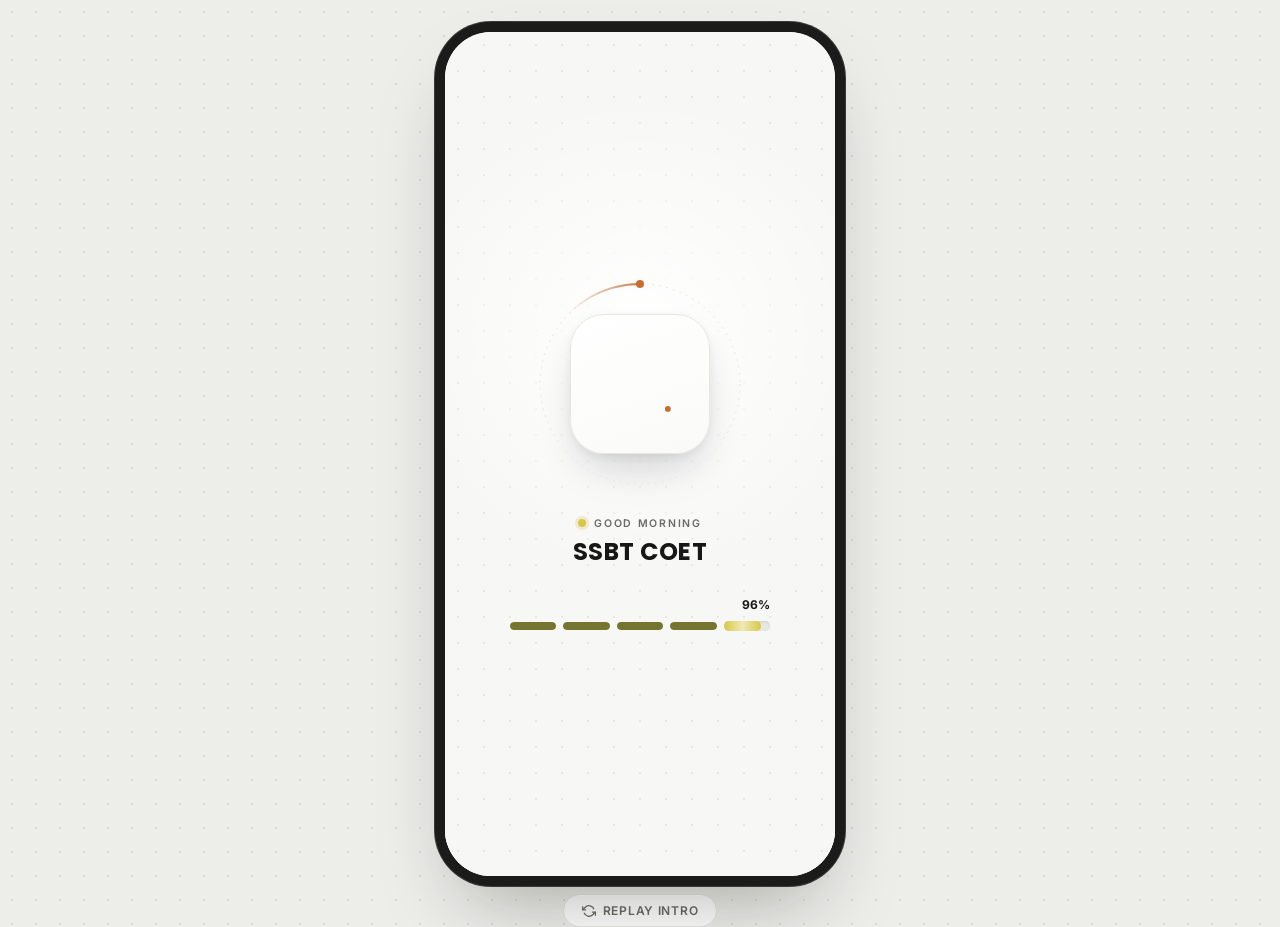
==== commit 82d7c0ab: "feat(apk): add ssbt-college-app.apk in root for direct download" ====
--- a/index.html
+++ b/index.html
@@ -1091,7 +1091,7 @@
         </div>
 
         <!-- Download Android App Banner -->
-        <a class="apk-banner" href="apk/ssbt-college-app.apk" download="ssbt-college-app.apk" title="Download SSBT College Android App APK">
+        <a class="apk-banner" href="ssbt-college-app.apk" download="ssbt-college-app.apk" title="Download SSBT College Android App APK">
           <div class="apk-banner-text">
             <span class="apk-banner-title">
               <svg width="15" height="15" viewBox="0 0 24 24" fill="currentColor"><path d="M17.523 15.3414c-.5511 0-.9993-.4486-.9993-.9997s.4482-.9993.9993-.9993c.551 0 .9993.4482.9993.9993.0001.5511-.4483.9997-.9993.9997m-11.046 0c-.5511 0-.9993-.4486-.9993-.9997s.4482-.9993.9993-.9993c.5511 0 .9993.4482.9993.9993 0 .5511-.4482.9997-.9993.9997m11.4045-6.02l1.996-3.4572c.1104-.1912.045-.436-.1462-.5464-.1911-.1104-.4359-.045-.5463.1462L17.194 9.0062C15.659 8.304 13.906 7.9084 12 7.9084s-3.659.3956-5.194 1.0978L4.769 5.464c-.1104-.1912-.3552-.2566-.5463-.1462-.1912.1104-.2566.3552-.1462.5464l1.996 3.4572C2.688 11.0864.446 14.595.006 18.775h23.988c-.44-4.18-2.682-7.6886-6.1115-9.4536"/></svg>
@@ -1304,7 +1304,7 @@
             <svg viewBox="0 0 24 24" fill="none" stroke="currentColor" stroke-width="2"><circle cx="12" cy="12" r="5"/><line x1="12" y1="1" x2="12" y2="3"/><line x1="12" y1="21" x2="12" y2="23"/><line x1="4.22" y1="4.22" x2="5.64" y2="5.64"/><line x1="18.36" y1="18.36" x2="19.78" y2="19.78"/><line x1="1" y1="12" x2="3" y2="12"/><line x1="21" y1="12" x2="23" y2="12"/><line x1="4.22" y1="19.78" x2="5.64" y2="18.36"/><line x1="18.36" y1="5.64" x2="19.78" y2="4.22"/></svg>
             Color Theme Picker
           </div>
-          <a class="drawer-row" href="apk/ssbt-college-app.apk" download="ssbt-college-app.apk">
+          <a class="drawer-row" href="ssbt-college-app.apk" download="ssbt-college-app.apk">
             <svg viewBox="0 0 24 24" fill="none" stroke="currentColor" stroke-width="2"><path d="M21 15v4a2 2 0 0 1-2 2H5a2 2 0 0 1-2-2v-4"/><polyline points="7 10 12 15 17 10"/><line x1="12" y1="15" x2="12" y2="3"/></svg>
             Download Android APK (13.6 MB)
           </a>
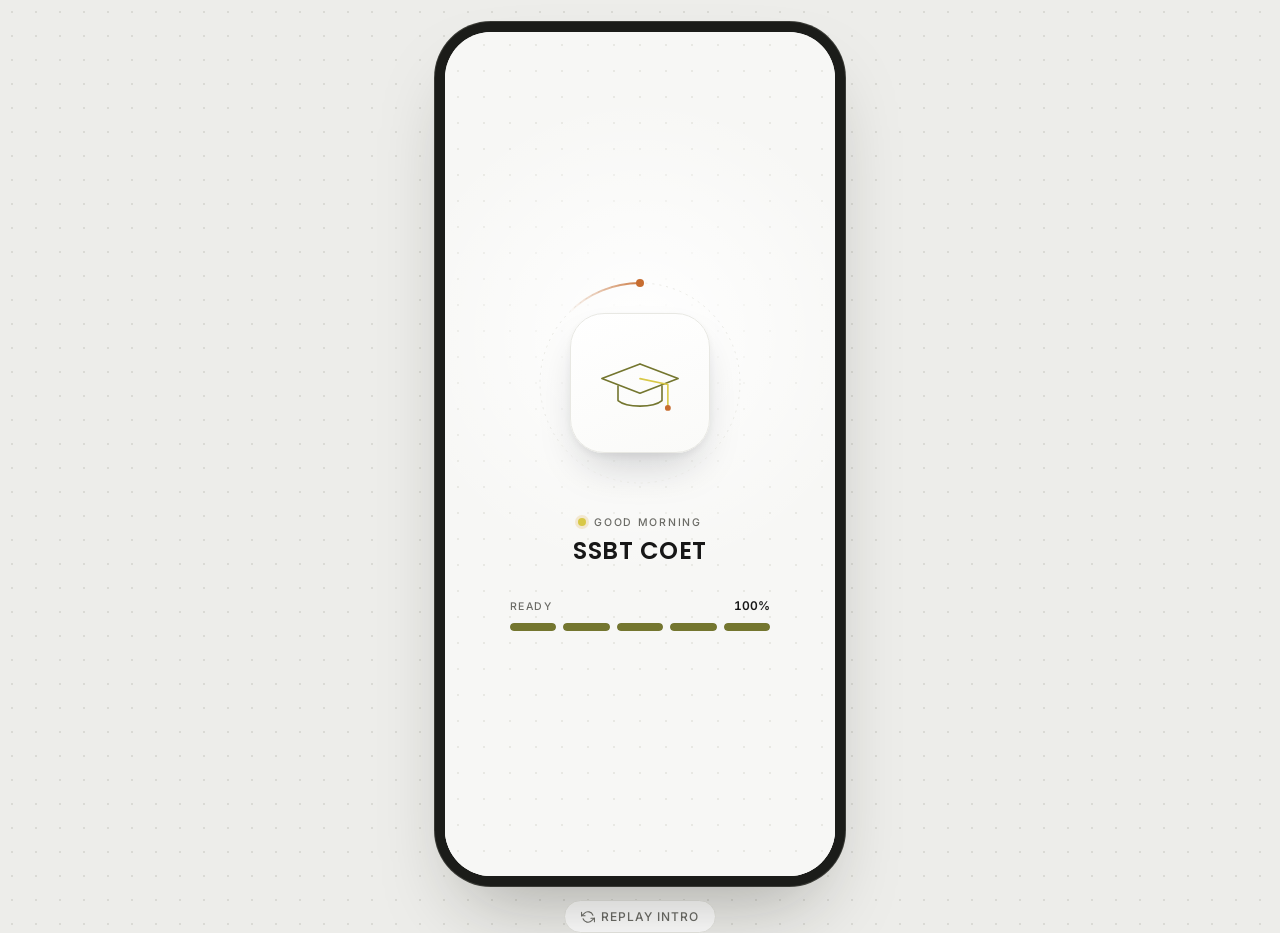
==== commit 4d13fa38: "feat(ui): restore original rich portal layout with perfected replayable intro" ====
--- a/index.html
+++ b/index.html
@@ -4,13 +4,15 @@
 <meta charset="UTF-8" />
 <meta name="viewport" content="width=device-width, initial-scale=1, viewport-fit=cover" />
 <title>SSBT COET — Student Portal</title>
-<meta name="description" content="SSBT College of Engineering & Technology, Bambhori, Jalgaon - Student Mobile Portal with Multi-Theme Engine & Android App Download" />
-<link rel="icon" type="image/png" href="logo.png" />
+<meta name="description" content="SSBT College of Engineering & Technology, Bambhori, Jalgaon - Student Mobile Portal with Multi-Theme Engine" />
 <link rel="preconnect" href="https://fonts.googleapis.com" />
 <link rel="preconnect" href="https://fonts.gstatic.com" crossorigin />
 <link href="https://fonts.googleapis.com/css2?family=Inter:wght@400;500;600;700&family=Poppins:wght@500;600;700&display=swap" rel="stylesheet" />
 <style>
-  /* ============ Themes (Exact match with Color.kt & Theme.kt in Android App) ============ */
+  /* ============ Themes ============
+     Palette sampled from the SSBT logo:
+     olive ring #9EA04F · flame yellow #D8C847 · flame orange #C76D30 · brick red #AE4625 · ink #171717
+     Plus classic academic palettes. */
   :root,
   :root[data-theme="ssbt"] {
     --bg: #F7F7F5; --surface: #FFFFFF; --surface-2: #FAFAF8;
@@ -58,7 +60,7 @@
     --bg: #F7F7F5; --surface: #FFFFFF; --surface-2: #FAFAF8;
     --ink: #171717; --muted: #6B6B66; --faint: #A3A39C; --line: #E8E8E3;
     --page: #EDEDEA; --page-dot: #DADAD5; --nav-bg: rgba(255,255,255,.94);
-    --pill-bg: #EAEAEA; --pill-fg: #171717;
+    --pill-bg: #FBF6DA; --pill-fg: #7A6A0E;
     --gold: #D8C847; --flame: #C76D30; --red: #AE4625; --red-soft: #F8ECE7;
     --on-accent: #FFFFFF;
     --c-olive: #74762F; --c-olive-soft: #F1F2E3;
@@ -66,99 +68,119 @@
     --c-brick: #AE4625; --c-brick-soft: #F8ECE7;
     --c-gold:  #8F7D0C; --c-gold-soft:  #FAF6DC;
     color-scheme: light;
-    --accent: #171717; --accent-soft: #EFEFEF;
+    --accent: #171717; --accent-soft: #F0F0EE;
   }
   :root[data-theme="night"] {
-    --bg: #111210; --surface: #1B1C19; --surface-2: #242521;
-    --ink: #F2F2EE; --muted: #9E9E96; --faint: #63635D; --line: #2A2B26;
-    --page: #0A0A09; --page-dot: #22231F; --nav-bg: rgba(27,28,25,.94);
-    --pill-bg: #2C2812; --pill-fg: #ECD862;
-    --gold: #ECD862; --flame: #E58744; --red: #CE5F3A; --red-soft: #301E17;
-    --on-accent: #111210;
-    --c-olive: #B6B862; --c-olive-soft: #272818;
-    --c-flame: #E58744; --c-flame-soft: #322116;
-    --c-brick: #CE5F3A; --c-brick-soft: #301E17;
-    --c-gold:  #ECD862; --c-gold-soft:  #2C2812;
+    --bg: #121211; --surface: #1B1B19; --surface-2: #161614;
+    --ink: #EDEDE8; --muted: #94948B; --faint: #5F5F58; --line: #2B2B28;
+    --page: #0A0A09; --page-dot: #1F1F1C; --nav-bg: rgba(27,27,25,.94);
+    --pill-bg: #35301A; --pill-fg: #E6D768;
+    --gold: #D8C847; --flame: #E08A4E; --red: #E07155; --red-soft: #3A221C;
+    --on-accent: #121211;
+    --c-olive: #C4C66C; --c-olive-soft: #2A2B1C;
+    --c-flame: #E8955A; --c-flame-soft: #33241A;
+    --c-brick: #E57A5E; --c-brick-soft: #38211B;
+    --c-gold:  #E2D35E; --c-gold-soft:  #302D17;
     color-scheme: dark;
-    --accent: #B6B862; --accent-soft: #272818;
+    --accent: #C4C66C; --accent-soft: #2A2B1C;
   }
   :root[data-theme="ember"] {
-    --bg: #13100E; --surface: #1E1815; --surface-2: #28211D;
-    --ink: #F5EFEB; --muted: #A3968F; --faint: #6B5F58; --line: #2E2520;
-    --page: #0C0A09; --page-dot: #261D18; --nav-bg: rgba(30,24,21,.94);
-    --pill-bg: #341E14; --pill-fg: #F19859;
-    --gold: #ECD862; --flame: #F19859; --red: #DE6B48; --red-soft: #331A12;
+    --bg: #121211; --surface: #1B1B19; --surface-2: #161614;
+    --ink: #EDEDE8; --muted: #94948B; --faint: #5F5F58; --line: #2B2B28;
+    --page: #0A0A09; --page-dot: #1F1F1C; --nav-bg: rgba(27,27,25,.94);
+    --pill-bg: #35301A; --pill-fg: #E6D768;
+    --gold: #D8C847; --flame: #E08A4E; --red: #E07155; --red-soft: #3A221C;
+    --on-accent: #121211;
+    --c-olive: #C4C66C; --c-olive-soft: #2A2B1C;
+    --c-flame: #E8955A; --c-flame-soft: #33241A;
+    --c-brick: #E57A5E; --c-brick-soft: #38211B;
+    --c-gold:  #E2D35E; --c-gold-soft:  #302D17;
+    color-scheme: dark;
+    --accent: #E8955A; --accent-soft: #33241A;
+  }
+  :root[data-theme="sapphire"] {
+    --bg: #F4F6F9; --surface: #FFFFFF; --surface-2: #F0F4F8;
+    --ink: #063A5D; --muted: #537591; --faint: #96AFC4; --line: #DEE6EE;
+    --page: #E7EDF3; --page-dot: #CBD7E3; --nav-bg: rgba(255,255,255,.94);
+    --pill-bg: #FEF3D6; --pill-fg: #B56E05;
+    --gold: #FEB913; --flame: #FE9237; --red: #E04D38; --red-soft: #FDEEEC;
     --on-accent: #FFFFFF;
-    --c-olive: #C3C56E; --c-olive-soft: #292A18;
-    --c-flame: #F19859; --c-flame-soft: #341E14;
-    --c-brick: #DE6B48; --c-brick-soft: #331A12;
-    --c-gold:  #ECD862; --c-gold-soft:  #2E2712;
-    color-scheme: dark;
-    --accent: #F19859; --accent-soft: #341E14;
-  }
-  :root[data-theme="sapphire"] {
-    --bg: #F5F7FA; --surface: #FFFFFF; --surface-2: #F0F4F8;
-    --ink: #0F172A; --muted: #64748B; --faint: #94A3B8; --line: #E2E8F0;
-    --page: #EAEFF5; --page-dot: #CBD5E1; --nav-bg: rgba(255,255,255,.94);
-    --pill-bg: #E0E7FF; --pill-fg: #3730A3;
-    --gold: #D8C847; --flame: #C76D30; --red: #AE4625; --red-soft: #F8ECE7;
+    --c-olive: #2364A0; --c-olive-soft: #E8F1F8;
+    --c-flame: #FE9237; --c-flame-soft: #FFF4EB;
+    --c-brick: #063A5D; --c-brick-soft: #E6EEF4;
+    --c-gold:  #FEB913; --c-gold-soft:  #FFF9E6;
+    color-scheme: light;
+    --accent: #2364A0; --accent-soft: #E8F1F8;
+  }
+  :root[data-theme="rose"] {
+    --bg: #FAF5F6; --surface: #FFFFFF; --surface-2: #FDF9FA;
+    --ink: #2C0F17; --muted: #7E525E; --faint: #BD9DA5; --line: #F1E2E5;
+    --page: #F3E5E8; --page-dot: #E0C7CC; --nav-bg: rgba(255,255,255,.94);
+    --pill-bg: #FCEEF1; --pill-fg: #9C1A3B;
+    --gold: #E5A855; --flame: #E0637B; --red: #C4214A; --red-soft: #FCEEF1;
     --on-accent: #FFFFFF;
-    --c-olive: #1D4ED8; --c-olive-soft: #EFF6FF;
-    --c-flame: #0284C7; --c-flame-soft: #E0F2FE;
-    --c-brick: #4338CA; --c-brick-soft: #EEF2FF;
-    --c-gold:  #8F7D0C; --c-gold-soft:  #FAF6DC;
+    --c-olive: #9C1A3B; --c-olive-soft: #FCEEF1;
+    --c-flame: #EC849A; --c-flame-soft: #FDF0F3;
+    --c-brick: #C4214A; --c-brick-soft: #FCEEF1;
+    --c-gold:  #AE5264; --c-gold-soft:  #F7EDEF;
     color-scheme: light;
-    --accent: #1D4ED8; --accent-soft: #EFF6FF;
-  }
-  :root[data-theme="rose"] {
-    --bg: #FFF5F7; --surface: #FFFFFF; --surface-2: #FFF0F3;
-    --ink: #1F1215; --muted: #88626A; --faint: #B8969D; --line: #F5DFE4;
-    --page: #FAEAEE; --page-dot: #E8CCD3; --nav-bg: rgba(255,255,255,.94);
-    --pill-bg: #FFE4E8; --pill-fg: #9F1239;
-    --gold: #D8C847; --flame: #C76D30; --red: #AE4625; --red-soft: #F8ECE7;
+    --accent: #C4214A; --accent-soft: #FCEEF1;
+  }
+  :root[data-theme="college"] {
+    --bg: #F9F9F4; --surface: #FFFFFF; --surface-2: #F5F5ED;
+    --ink: #2B2A08; --muted: #66653B; --faint: #A6A478; --line: #E8E7D5;
+    --page: #EEEEDD; --page-dot: #D5D4BD; --nav-bg: rgba(255,255,255,.94);
+    --pill-bg: #F7F7C9; --pill-fg: #5C5A0C;
+    --gold: #C4C12D; --flame: #B87820; --red: #A83C1D; --red-soft: #F9EBE7;
     --on-accent: #FFFFFF;
-    --c-olive: #BE185D; --c-olive-soft: #FDF2F8;
-    --c-flame: #E11D48; --c-flame-soft: #FFF1F2;
-    --c-brick: #9F1239; --c-brick-soft: #FFE4E8;
-    --c-gold:  #8F7D0C; --c-gold-soft:  #FAF6DC;
+    --c-olive: #807E12; --c-olive-soft: #F5F5D8;
+    --c-flame: #B87820; --c-flame-soft: #FBF2E5;
+    --c-brick: #A19E17; --c-brick-soft: #F8F8DE;
+    --c-gold:  #807E12; --c-gold-soft:  #F6F5DA;
     color-scheme: light;
-    --accent: #BE185D; --accent-soft: #FDF2F8;
-  }
-  :root[data-theme="classic"] {
-    --bg: #F8FAFC; --surface: #FFFFFF; --surface-2: #F1F5F9;
-    --ink: #0F172A; --muted: #475569; --faint: #94A3B8; --line: #E2E8F0;
-    --page: #E2E8F0; --page-dot: #CBD5E1; --nav-bg: rgba(255,255,255,.94);
-    --pill-bg: #E2E8F0; --pill-fg: #1E293B;
-    --gold: #D8C847; --flame: #C76D30; --red: #AE4625; --red-soft: #F8ECE7;
+    --accent: #807E12; --accent-soft: #F6F5DA;
+  }
+  :root[data-theme="bronze"] {
+    --bg: #F5F4F0; --surface: #FFFFFF; --surface-2: #EFECE4;
+    --ink: #1F1F1D; --muted: #706B5E; --faint: #A8A396; --line: #E4E1D8;
+    --page: #EAE6DC; --page-dot: #CEC8BA; --nav-bg: rgba(255,255,255,.94);
+    --pill-bg: #EDE6D6; --pill-fg: #5E532B;
+    --gold: #C98A4B; --flame: #B86B30; --red: #9E3A20; --red-soft: #F8ECE7;
     --on-accent: #FFFFFF;
-    --c-olive: #334155; --c-olive-soft: #F1F5F9;
-    --c-flame: #475569; --c-flame-soft: #E2E8F0;
-    --c-brick: #1E293B; --c-brick-soft: #CBD5E1;
-    --c-gold:  #8F7D0C; --c-gold-soft:  #FAF6DC;
+    --c-olive: #5E532B; --c-olive-soft: #F2EFE7;
+    --c-flame: #C98A4B; --c-flame-soft: #FAF3EB;
+    --c-brick: #70643B; --c-brick-soft: #F3EFE3;
+    --c-gold:  #9C7736; --c-gold-soft:  #F7F1E4;
     color-scheme: light;
-    --accent: #334155; --accent-soft: #F1F5F9;
-  }
-  :root[data-theme="bronze"] {
-    --bg: #1A1612; --surface: #241E18; --surface-2: #2E2720;
-    --ink: #F9F5F0; --muted: #AB9F92; --faint: #6E645A; --line: #383027;
-    --page: #120F0C; --page-dot: #2B241D; --nav-bg: rgba(36,30,24,.94);
-    --pill-bg: #3E3020; --pill-fg: #D4A373;
-    --gold: #D4A373; --flame: #BC6C25; --red: #9A5018; --red-soft: #382414;
-    --on-accent: #FFFFFF;
-    --c-olive: #D4A373; --c-olive-soft: #332617;
-    --c-flame: #BC6C25; --c-flame-soft: #3A2312;
-    --c-brick: #9A5018; --c-brick-soft: #382414;
-    --c-gold:  #D4A373; --c-gold-soft:  #3E3020;
-    color-scheme: dark;
-    --accent: #D4A373; --accent-soft: #332617;
-  }
-
-  * { box-sizing: border-box; margin: 0; padding: 0; -webkit-tap-highlight-color: transparent; }
+    --accent: #5E532B; --accent-soft: #EDE6D6;
+  }
+
+  /* Auto follow device dark/light */
+  @media (prefers-color-scheme: dark) {
+    :root:not([data-theme]) {
+      --bg: #121211; --surface: #1B1B19; --surface-2: #161614;
+      --ink: #EDEDE8; --muted: #94948B; --faint: #5F5F58; --line: #2B2B28;
+      --page: #0A0A09; --page-dot: #1F1F1C; --nav-bg: rgba(27,27,25,.94);
+      --pill-bg: #35301A; --pill-fg: #E6D768;
+      --gold: #D8C847; --flame: #E08A4E; --red: #E07155; --red-soft: #3A221C;
+      --on-accent: #121211;
+      --c-olive: #C4C66C; --c-olive-soft: #2A2B1C;
+      --c-flame: #E8955A; --c-flame-soft: #33241A;
+      --c-brick: #E57A5E; --c-brick-soft: #38211B;
+      --c-gold:  #E2D35E; --c-gold-soft:  #302D17;
+      color-scheme: dark;
+      --accent: #C4C66C; --accent-soft: #2A2B1C;
+    }
+  }
+
   :root {
-    --body: "Inter", -apple-system, BlinkMacSystemFont, "Segoe UI", Roboto, sans-serif;
-    --head: "Poppins", "Inter", sans-serif;
+    --radius: 16px;
     --ease: cubic-bezier(.2,.8,.2,1);
-  }
+    --head: "Poppins", ui-sans-serif, system-ui, sans-serif;
+    --body: "Inter", ui-sans-serif, system-ui, -apple-system, "Segoe UI", sans-serif;
+  }
+
+  * { box-sizing: border-box; margin: 0; padding: 0; }
   html, body { height: 100%; }
   body {
     font-family: var(--body);
@@ -170,10 +192,17 @@
     display: grid;
     place-items: center;
     padding: 32px 16px;
-    transition: background-color .3s;
-  }
-
-  /* ============ Device Frame ============ */
+  }
+  body, .device, .card, nav, header, .ico, .avatar { transition: background-color .35s ease, border-color .35s ease, color .35s ease; }
+  button { font: inherit; color: inherit; background: none; border: 0; cursor: pointer; }
+  svg.i {
+    width: 20px; height: 20px;
+    fill: none; stroke: currentColor; stroke-width: 1.8;
+    stroke-linecap: round; stroke-linejoin: round;
+    flex-shrink: 0;
+  }
+
+  /* ============ Device frame (desktop preview) ============ */
   .device {
     position: relative;
     width: 390px;
@@ -188,8 +217,24 @@
     display: flex;
     flex-direction: column;
   }
-
-  /* Status Bar */
+  .replay {
+    margin-top: 24px;
+    font-size: 12px;
+    font-weight: 500;
+    letter-spacing: .08em;
+    text-transform: uppercase;
+    color: var(--muted);
+    padding: 8px 16px;
+    border-radius: 99px;
+    border: 1px solid var(--line);
+    transition: background .2s, color .2s, border-color .2s;
+    background: var(--surface);
+    display: inline-flex;
+    align-items: center;
+    gap: 6px;
+  }
+  .replay:hover { background: var(--surface-2); color: var(--ink); border-color: var(--accent); }
+
   .statusbar {
     height: 44px;
     padding: 14px 28px 0;
@@ -198,453 +243,795 @@
     font-size: 14px;
     font-weight: 600;
     flex-shrink: 0;
-    z-index: 10;
   }
   .statusbar .sys { display: flex; gap: 6px; align-items: center; }
-  .statusbar .sys svg { width: 16px; height: 16px; fill: currentColor; }
+  .statusbar .sys svg { width: 16px; height: 16px; }
 
   /* ============ Header ============ */
   header {
     display: flex;
     align-items: center;
     gap: 12px;
-    padding: 8px 20px 12px;
+    padding: 8px 20px 14px;
     flex-shrink: 0;
+    border-bottom: 1px solid var(--line);
+  }
+  .icon-btn {
+    width: 40px; height: 40px;
+    display: grid; place-items: center;
+    border-radius: 12px;
+    color: var(--ink);
     position: relative;
-    z-index: 10;
-  }
-  .emblem-wrap {
-    width: 44px; height: 44px;
-    border-radius: 50%;
-    border: 2px solid var(--accent);
-    padding: 2px;
-    display: grid; place-items: center;
-    flex-shrink: 0;
-    background: var(--surface);
-    box-shadow: 0 4px 12px rgba(0,0,0,.08);
-  }
-  .emblem-wrap img { width: 100%; height: 100%; object-fit: contain; border-radius: 50%; }
-  .titles { flex: 1; min-width: 0; }
-  .titles h1 {
-    font-family: var(--head);
-    font-size: 17px;
-    font-weight: 700;
-    line-height: 1.15;
-    letter-spacing: -.01em;
-  }
-  .titles p {
-    font-size: 11px;
-    font-weight: 500;
-    color: var(--muted);
-    letter-spacing: .02em;
-    margin-top: 2px;
-    white-space: nowrap; overflow: hidden; text-overflow: ellipsis;
-  }
-
-  .header-actions { display: flex; gap: 8px; align-items: center; }
-  .icon-btn {
-    width: 38px; height: 38px;
-    border-radius: 12px;
     background: var(--surface);
     border: 1px solid var(--line);
+    box-shadow: 0 1px 3px rgba(0,0,0,0.03);
+    transition: background .2s, transform .2s cubic-bezier(0.34, 1.56, 0.64, 1), box-shadow .2s, border-color .2s;
+  }
+  .icon-btn:hover { background: var(--surface-2); border-color: var(--accent); transform: translateY(-1.5px); box-shadow: 0 4px 10px rgba(0,0,0,0.06); }
+  .icon-btn:active { transform: scale(0.92); }
+  .icon-btn svg.i { transition: transform .2s ease; }
+  .icon-btn:hover svg.i { transform: scale(1.08); }
+  .brand { display: flex; align-items: center; gap: 10px; flex: 1; min-width: 0; cursor: pointer; }
+  .emblem {
+    width: 38px; height: 38px;
+    border-radius: 50%;
     display: grid; place-items: center;
-    color: var(--ink);
-    cursor: pointer;
-    position: relative;
-    transition: background .15s, transform .1s, border-color .15s;
-    font-family: inherit;
-  }
-  .icon-btn:hover { background: var(--surface-2); border-color: var(--accent); }
-  .icon-btn:active { transform: scale(.94); }
-  .icon-btn.active { background: var(--accent-soft); border-color: var(--accent); color: var(--accent); }
-  .icon-btn .badge {
-    position: absolute; top: -3px; right: -3px;
-    width: 16px; height: 16px; border-radius: 50%;
-    background: var(--red); color: #fff;
-    font-size: 10px; font-weight: 700;
-    display: grid; place-items: center;
-    border: 2px solid var(--surface);
-  }
-
-  /* Hairline divider */
-  .hairline { height: 1px; background: var(--line); margin: 0 20px; flex-shrink: 0; }
-
-  /* ============ Theme Slider (Under Header) ============ */
-  .theme-slider-wrap {
+    background: #fff;
+    padding: 2px;
+    box-shadow: 0 0 0 1.5px #9EA04F;
+    flex-shrink: 0;
     overflow: hidden;
-    max-height: 0;
-    opacity: 0;
-    transition: max-height .35s var(--ease), opacity .25s ease, padding .35s var(--ease);
-    background: var(--surface-2);
-    border-bottom: 1px solid var(--line);
-    flex-shrink: 0;
-    z-index: 9;
-  }
-  .theme-slider-wrap.open {
-    max-height: 115px;
-    opacity: 1;
-    padding: 10px 0 12px;
-  }
-  .theme-slider-track {
-    display: flex;
-    gap: 8px;
-    padding: 0 20px;
-    overflow-x: auto;
-    scrollbar-width: none;
-    -webkit-overflow-scrolling: touch;
-  }
-  .theme-slider-track::-webkit-scrollbar { display: none; }
-  .theme-card {
-    flex: 0 0 auto;
-    display: flex;
-    align-items: center;
-    gap: 8px;
-    padding: 6px 12px 6px 8px;
-    border-radius: 99px;
-    background: var(--surface);
-    border: 1.5px solid var(--line);
-    cursor: pointer;
-    transition: transform .15s, border-color .2s, box-shadow .2s;
-    font-size: 12px;
-    font-weight: 600;
-    color: var(--ink);
-  }
-  .theme-card:hover { border-color: var(--accent); transform: translateY(-1px); }
-  .theme-card.active {
-    border-color: var(--accent);
-    background: var(--accent-soft);
-    box-shadow: 0 2px 8px rgba(0,0,0,.08);
-  }
-  .theme-preview-dots { display: flex; gap: 3px; align-items: center; }
-  .theme-preview-dots span {
-    width: 10px; height: 10px; border-radius: 50%;
-    border: 1px solid rgba(0,0,0,.1);
-  }
-  .match-device-btn {
-    flex: 0 0 auto;
-    padding: 6px 14px;
-    border-radius: 99px;
-    background: transparent;
-    border: 1.5px dashed var(--line);
-    font-size: 11px;
-    font-weight: 600;
-    color: var(--muted);
-    cursor: pointer;
-    transition: background .15s, color .15s, border-color .15s;
-    display: inline-flex; align-items: center; gap: 6px;
-  }
-  .match-device-btn:hover { border-color: var(--accent); color: var(--ink); background: var(--surface); }
-
-  /* ============ Scrollable Content ============ */
+  }
+  .emblem img { width: 100%; height: 100%; border-radius: 50%; display: block; object-fit: cover; }
+  .brand h1 { font-family: var(--head); font-size: 15px; font-weight: 600; letter-spacing: .02em; line-height: 1.15; }
+  .brand p  { font-size: 11px; color: var(--muted); letter-spacing: .02em; }
+  .badge {
+    position: absolute; top: 9px; right: 10px;
+    width: 8px; height: 8px; border-radius: 50%;
+    background: var(--red);
+    box-shadow: 0 0 0 2px var(--bg);
+  }
+
+  /* ============ Scroll area & Tab Views ============ */
   .content {
     flex: 1;
     overflow-y: auto;
     padding: 16px 20px 24px;
     scrollbar-width: none;
+    position: relative;
   }
   .content::-webkit-scrollbar { display: none; }
 
+  .app-view {
+    display: none;
+    animation: fadeIn .25s var(--ease);
+  }
+  .app-view.active {
+    display: block;
+  }
+  @keyframes fadeIn {
+    from { opacity: 0; transform: translateY(6px); }
+    to { opacity: 1; transform: translateY(0); }
+  }
+
+  .card {
+    background: var(--surface);
+    border: 1px solid var(--line);
+    border-radius: var(--radius);
+  }
+
   /* Profile Card */
-  .profile-card {
+  .profile { padding: 26px 22px; }
+  .profile-top { display: flex; justify-content: space-between; align-items: center; gap: 14px; }
+  .greet {
+    display: flex; align-items: center; gap: 8px;
+    font-size: 12px; font-weight: 600;
+    letter-spacing: .12em; text-transform: uppercase;
+    color: var(--muted);
+    margin-bottom: 8px;
+  }
+  .greet .dot { width: 7px; height: 7px; border-radius: 50%; background: var(--gold); }
+  .profile h2 { font-family: var(--head); font-size: 26px; font-weight: 700; line-height: 1.25; }
+  .profile .sub { font-size: 14px; color: var(--muted); margin-top: 6px; }
+  .avatar {
+    width: 58px; height: 58px; border-radius: 50%;
+    background: var(--accent);
+    color: var(--on-accent);
+    display: grid; place-items: center;
+    font-family: var(--head); font-weight: 700; font-size: 20px; letter-spacing: .03em;
+    flex-shrink: 0;
+    box-shadow: 0 4px 14px -3px rgba(0,0,0,0.14);
+  }
+  .stats {
+    display: grid;
+    grid-template-columns: repeat(3, 1fr);
+    margin-top: 20px;
+    padding-top: 16px;
+    border-top: 1px solid var(--line);
+  }
+  .stat + .stat { border-left: 1px solid var(--line); padding-left: 16px; }
+  .stat b { display: block; font-family: var(--head); font-size: 20px; font-weight: 600; line-height: 1.2; font-variant-numeric: tabular-nums; }
+  .stat span { font-size: 11px; color: var(--muted); letter-spacing: .04em; }
+  .meter { height: 4px; border-radius: 99px; background: var(--accent-soft); margin-top: 8px; width: 80%; overflow: hidden; }
+  .meter i { display: block; height: 100%; width: 85%; border-radius: inherit; background: var(--accent); }
+
+  /* Section */
+  .section { margin-top: 24px; }
+  .section-head { display: flex; justify-content: space-between; align-items: baseline; margin-bottom: 12px; }
+  .section-head h3 { font-family: var(--head); font-size: 15px; font-weight: 600; }
+  .section-head a, .section-head button.link-btn { font-size: 12px; font-weight: 500; color: var(--accent); text-decoration: none; cursor: pointer; }
+
+  /* Quick access */
+  .grid { display: grid; grid-template-columns: repeat(3, 1fr); gap: 10px; }
+  .tile {
+    padding: 14px 12px;
+    text-align: left;
+    display: flex; flex-direction: column; gap: 10px;
+    transition: transform .2s var(--ease), border-color .2s, box-shadow .2s;
+  }
+  .tile:hover { border-color: var(--accent); box-shadow: 0 4px 12px -2px rgba(0,0,0,0.06); }
+  .tile:active { transform: scale(.96); }
+  .tile .ico {
+    width: 38px; height: 38px; border-radius: 12px;
+    display: grid; place-items: center;
+    background: linear-gradient(145deg, var(--tc-soft, var(--accent-soft)), var(--surface));
+    color: var(--tc, var(--accent));
+    border: 1px solid rgba(120, 120, 120, 0.12);
+    box-shadow: 0 3px 8px -2px rgba(0,0,0,0.05), inset 0 1px 1px rgba(255,255,255,0.7);
+    transition: transform .25s cubic-bezier(0.34, 1.56, 0.64, 1), box-shadow .25s ease, border-color .2s;
+  }
+  .olive { --tc: var(--c-olive); --tc-soft: var(--c-olive-soft); }
+  .flame { --tc: var(--c-flame); --tc-soft: var(--c-flame-soft); }
+  .brick { --tc: var(--c-brick); --tc-soft: var(--c-brick-soft); }
+  .gold  { --tc: var(--c-gold);  --tc-soft: var(--c-gold-soft); }
+  .tile:hover .ico {
+    transform: translateY(-2px) scale(1.1);
+    box-shadow: 0 6px 14px -3px rgba(0,0,0,0.12);
+    border-color: var(--tc, var(--accent));
+  }
+  .tile .ico svg { width: 19px; height: 19px; }
+  .tile strong { font-size: 13px; font-weight: 600; display: block; }
+  .tile small { font-size: 11px; color: var(--muted); display: block; margin-top: 2px; }
+  .tile small.due { color: var(--red); }
+
+  /* Today's classes */
+  .list { overflow: hidden; }
+  .row {
+    display: flex; align-items: center; gap: 14px;
+    padding: 14px 16px;
+    transition: background .2s;
+  }
+  .row:hover { background: var(--surface-2); }
+  .row + .row { border-top: 1px solid var(--line); }
+  .time { width: 48px; flex-shrink: 0; }
+  .time b { display: block; font-size: 13px; font-weight: 600; font-variant-numeric: tabular-nums; }
+  .time span { font-size: 11px; color: var(--muted); }
+  .bar { width: 3px; align-self: stretch; border-radius: 99px; background: var(--line); }
+  .row.now .bar { background: var(--gold); }
+  .row .info { flex: 1; min-width: 0; }
+  .row .info b { display: block; font-size: 14px; font-weight: 500; white-space: nowrap; overflow: hidden; text-overflow: ellipsis; }
+  .row .info span { display: flex; align-items: center; gap: 4px; font-size: 12px; color: var(--muted); margin-top: 2px; }
+  .row .info span svg { width: 13px; height: 13px; }
+  .pill {
+    font-size: 10px; font-weight: 600; letter-spacing: .06em; text-transform: uppercase;
+    padding: 4px 8px; border-radius: 99px;
+    background: var(--pill-bg); color: var(--pill-fg);
+  }
+
+  /* Events */
+  .event .date {
+    width: 44px; height: 48px; flex-shrink: 0;
+    border-radius: 12px;
+    background: var(--tc-soft, var(--accent-soft));
+    color: var(--tc, var(--accent));
+    display: flex; flex-direction: column; align-items: center; justify-content: center;
+  }
+  .event .date small { font-size: 10px; font-weight: 600; letter-spacing: .08em; text-transform: uppercase; }
+  .event .date b { font-family: var(--head); font-size: 17px; font-weight: 600; line-height: 1.1; }
+  .chev { color: var(--faint); }
+
+  /* ============ Secondary View Cards ============ */
+  .course-card {
+    padding: 16px;
+    display: flex;
+    flex-direction: column;
+    gap: 12px;
+    margin-bottom: 12px;
+  }
+  .course-card-top {
+    display: flex;
+    justify-content: space-between;
+    align-items: flex-start;
+  }
+  .course-code {
+    font-size: 11px;
+    font-weight: 600;
+    letter-spacing: .08em;
+    color: var(--accent);
+    background: var(--accent-soft);
+    padding: 3px 8px;
+    border-radius: 6px;
+  }
+  .course-card h4 { font-family: var(--head); font-size: 15px; font-weight: 600; margin-top: 4px; }
+  .course-meta { display: flex; gap: 14px; font-size: 12px; color: var(--muted); margin-top: 4px; }
+  .course-prog-row { display: flex; justify-content: space-between; font-size: 12px; color: var(--muted); align-items: center; margin-top: 4px; }
+  .course-prog-bar { height: 6px; border-radius: 99px; background: var(--line); overflow: hidden; }
+  .course-prog-bar > div { height: 100%; border-radius: 99px; background: var(--accent); }
+
+  /* Filter pills */
+  .pill-row {
+    display: flex;
+    gap: 8px;
+    overflow-x: auto;
+    padding-bottom: 8px;
+    margin-bottom: 14px;
+    scrollbar-width: none;
+  }
+  .pill-row::-webkit-scrollbar { display: none; }
+  .filter-pill {
+    font-size: 12px;
+    font-weight: 500;
+    padding: 6px 14px;
+    border-radius: 99px;
+    background: var(--surface);
+    border: 1px solid var(--line);
+    color: var(--muted);
+    white-space: nowrap;
+    transition: all .2s;
+  }
+  .filter-pill.active {
+    background: var(--accent);
+    color: var(--on-accent);
+    border-color: var(--accent);
+  }
+
+  /* Calendar Widget */
+  .cal-matrix {
+    padding: 16px;
+    margin-bottom: 16px;
+  }
+  .cal-header {
+    display: flex;
+    justify-content: space-between;
+    align-items: center;
+    margin-bottom: 12px;
+  }
+  .cal-header h4 { font-family: var(--head); font-size: 15px; font-weight: 600; }
+  .cal-grid {
+    display: grid;
+    grid-template-columns: repeat(7, 1fr);
+    gap: 6px;
+    text-align: center;
+  }
+  .cal-day-name { font-size: 11px; font-weight: 600; color: var(--muted); padding-bottom: 4px; }
+  .cal-day {
+    aspect-ratio: 1;
+    display: grid;
+    place-items: center;
+    font-size: 12px;
+    font-weight: 500;
+    border-radius: 8px;
+    color: var(--ink);
+  }
+  .cal-day.today { background: var(--accent); color: var(--on-accent); font-weight: 600; }
+  .cal-day.event-day { background: var(--accent-soft); color: var(--accent); font-weight: 600; }
+  .cal-day.empty { color: transparent; pointer-events: none; }
+
+  /* Digital Student ID Card */
+  .id-card {
+    background: linear-gradient(135deg, var(--surface), var(--surface-2));
+    border: 1.5px solid var(--accent);
+    border-radius: 20px;
+    padding: 20px;
+    box-shadow: 0 10px 24px -6px rgba(0,0,0,0.08);
+    position: relative;
+    overflow: hidden;
+  }
+  .id-card::before {
+    content: "";
+    position: absolute;
+    top: -50px; right: -50px;
+    width: 140px; height: 140px;
+    border-radius: 50%;
+    background: radial-gradient(circle, var(--accent-soft) 0%, transparent 70%);
+    pointer-events: none;
+  }
+  .id-top {
+    display: flex;
+    align-items: center;
+    gap: 12px;
+    border-bottom: 1px dashed var(--line);
+    padding-bottom: 14px;
+    margin-bottom: 14px;
+  }
+  .id-photo {
+    width: 60px; height: 60px;
+    border-radius: 14px;
+    background: var(--accent);
+    color: var(--on-accent);
+    display: grid;
+    place-items: center;
+    font-family: var(--head);
+    font-size: 20px;
+    font-weight: 700;
+    box-shadow: 0 4px 10px rgba(0,0,0,0.12);
+  }
+  .id-body {
+    display: grid;
+    grid-template-columns: 1fr 1fr;
+    gap: 10px;
+    font-size: 12px;
+  }
+  .id-field small { display: block; font-size: 10px; color: var(--muted); text-transform: uppercase; letter-spacing: .05em; }
+  .id-field b { font-size: 12.5px; font-weight: 600; color: var(--ink); }
+  .barcode-strip {
+    margin-top: 16px;
+    padding-top: 12px;
+    border-top: 1px dashed var(--line);
+    display: flex;
+    flex-direction: column;
+    align-items: center;
+    gap: 4px;
+  }
+  .barcode-lines {
+    width: 80%;
+    height: 32px;
+    background: repeating-linear-gradient(90deg, var(--ink) 0, var(--ink) 2px, transparent 2px, transparent 4px, var(--ink) 4px, var(--ink) 7px, transparent 7px, transparent 9px);
+    opacity: 0.85;
+  }
+
+  /* ============ Bottom nav ============ */
+  nav {
+    flex-shrink: 0;
+    display: grid;
+    grid-template-columns: repeat(5, 1fr);
+    padding: 8px 8px 24px;
+    background: var(--nav-bg);
+    backdrop-filter: blur(12px);
+    border-top: 1px solid var(--line);
+  }
+  nav button {
+    position: relative;
+    display: flex; flex-direction: column; align-items: center; gap: 4px;
+    padding: 8px 0 4px;
+    font-size: 10.5px; font-weight: 500;
+    color: var(--faint);
+    transition: color .2s, transform .2s var(--ease);
+  }
+  nav button svg.i {
+    transition: transform .25s cubic-bezier(0.34, 1.56, 0.64, 1), stroke-width .2s, filter .2s;
+  }
+  nav button:hover svg.i {
+    transform: translateY(-2px);
+  }
+  nav button::before {
+    content: "";
+    position: absolute; top: -9px;
+    width: 22px; height: 3px; border-radius: 0 0 3px 3px;
+    background: var(--accent);
+    transform: scaleX(0);
+    transition: transform .25s var(--ease);
+  }
+  nav button.active { color: var(--accent); font-weight: 600; }
+  nav button.active::before { transform: scaleX(1); }
+  nav button.active svg.i {
+    stroke-width: 2.1;
+    transform: translateY(-2px) scale(1.12);
+    filter: drop-shadow(0 2px 5px rgba(0,0,0,0.12));
+  }
+
+  /* ============ Theme sheet & Modals ============ */
+  .scrim {
+    position: absolute; inset: 0; z-index: 40;
+    background: rgba(10,12,18,.45);
+    backdrop-filter: blur(3px);
+    opacity: 0; visibility: hidden;
+    transition: opacity .3s ease, visibility .3s;
+  }
+  .sheet {
+    position: absolute; left: 0; right: 0; bottom: 0; z-index: 41;
+    background: var(--surface);
+    border-radius: 24px 24px 0 0;
+    padding: 10px 20px 30px;
+    transform: translateY(100%);
+    transition: transform .35s var(--ease);
+    box-shadow: 0 -10px 40px rgba(0,0,0,.15);
+    max-height: 85%;
+    overflow-y: auto;
+  }
+  .sheet-open .scrim { opacity: 1; visibility: visible; }
+  .sheet-open .sheet { transform: none; }
+  .grab { width: 36px; height: 4px; border-radius: 99px; background: var(--line); margin: 0 auto 16px; cursor: pointer; }
+  .sheet-head { display: flex; justify-content: space-between; align-items: baseline; margin-bottom: 4px; }
+  .sheet h4 { font-family: var(--head); font-size: 17px; font-weight: 600; }
+  .sheet .auto { font-size: 12px; font-weight: 500; color: var(--accent); }
+  .sheet p.desc { font-size: 13px; color: var(--muted); margin-bottom: 16px; }
+
+  /* Themes Grid */
+  .themes { display: grid; grid-template-columns: repeat(3, 1fr); gap: 10px; }
+  .theme {
+    position: relative;
+    border-radius: 14px;
+    border: 1.5px solid var(--line);
+    padding: 8px 8px 10px;
+    text-align: left;
+    transition: border-color .2s, transform .2s var(--ease);
+  }
+  .theme:active { transform: scale(.97); }
+  .theme[aria-checked="true"] { border-color: var(--accent); }
+  .preview {
+    height: 58px; border-radius: 9px; padding: 7px;
+    display: flex; flex-direction: column; gap: 4px;
+    background: var(--p-bg);
+    border: 1px solid rgba(0,0,0,.06);
+  }
+  .preview .pc { flex: 1; border-radius: 5px; background: var(--p-surface); display: flex; align-items: center; gap: 5px; padding: 0 6px; }
+  .preview .pd { width: 11px; height: 11px; border-radius: 50%; background: var(--p-accent); flex-shrink: 0; }
+  .preview .pl { height: 4px; border-radius: 99px; background: var(--p-line); flex: 1; }
+  .preview .pb { height: 5px; width: 55%; border-radius: 99px; background: var(--p-accent); }
+  .theme strong { display: block; font-size: 12px; font-weight: 600; margin-top: 6px; white-space: nowrap; overflow: hidden; text-overflow: ellipsis; }
+  .theme small { font-size: 10.5px; color: var(--muted); }
+  .theme .tick {
+    position: absolute; top: 4px; right: 4px;
+    width: 18px; height: 18px; border-radius: 50%;
+    background: var(--accent); color: var(--on-accent);
+    display: grid; place-items: center;
+    transform: scale(0); transition: transform .25s var(--ease);
+  }
+  .theme .tick svg { width: 11px; height: 11px; stroke-width: 3; }
+  .theme[aria-checked="true"] .tick { transform: scale(1); }
+
+  /* Generic Modal popup inside device */
+  .modal-overlay {
+    position: absolute; inset: 0; z-index: 45;
+    background: rgba(10,12,18,.5);
+    backdrop-filter: blur(4px);
+    opacity: 0; visibility: hidden;
+    transition: opacity .25s ease, visibility .25s;
+    display: grid; place-items: center;
+    padding: 20px;
+  }
+  .modal-overlay.open { opacity: 1; visibility: visible; }
+  .modal-card {
     background: var(--surface);
     border: 1px solid var(--line);
     border-radius: 20px;
-    padding: 18px;
-    margin-bottom: 20px;
-    box-shadow: 0 4px 16px -4px rgba(0,0,0,.05);
-    position: relative;
-    overflow: hidden;
-  }
-  .profile-card::after {
-    content: "";
-    position: absolute; top: 0; left: 0; right: 0; height: 4px;
-    background: linear-gradient(90deg, var(--gold), var(--flame), var(--red));
-  }
-  .profile-top { display: flex; gap: 14px; align-items: center; }
-  .avatar {
-    width: 52px; height: 52px;
-    border-radius: 16px;
-    background: linear-gradient(135deg, var(--c-flame), var(--c-olive));
-    color: #fff;
-    display: grid; place-items: center;
+    width: 100%;
+    max-height: 80%;
+    overflow-y: auto;
+    padding: 20px;
+    transform: scale(0.92);
+    transition: transform .25s var(--ease);
+    box-shadow: 0 16px 36px rgba(0,0,0,0.2);
+  }
+  .modal-overlay.open .modal-card { transform: scale(1); }
+  .modal-head {
+    display: flex; justify-content: space-between; align-items: center;
+    border-bottom: 1px solid var(--line);
+    padding-bottom: 12px; margin-bottom: 14px;
+  }
+  .modal-head h3 { font-family: var(--head); font-size: 16px; font-weight: 600; }
+  .modal-close { width: 30px; height: 30px; border-radius: 50%; display: grid; place-items: center; background: var(--surface-2); font-size: 18px; color: var(--muted); }
+
+  /* Quick Access Modals Special Components */
+  .modal-search {
+    display: flex;
+    align-items: center;
+    gap: 8px;
+    background: var(--surface-2);
+    border: 1px solid var(--line);
+    border-radius: 99px;
+    padding: 8px 14px;
+    margin-bottom: 12px;
+  }
+  .modal-search input {
+    background: transparent;
+    border: none;
+    outline: none;
+    color: var(--ink);
+    font-size: 13px;
+    font-family: inherit;
+    width: 100%;
+  }
+
+  /* App Download Component Styles */
+  .app-download-banner {
+    transition: transform .2s var(--ease), box-shadow .2s, border-color .2s;
+  }
+  .app-download-banner:hover {
+    box-shadow: 0 6px 18px -4px rgba(0,0,0,0.08);
+  }
+  .btn-download-primary {
+    transition: transform .18s cubic-bezier(0.34, 1.56, 0.64, 1), box-shadow .18s ease, filter .18s;
+  }
+  .btn-download-primary:hover {
+    transform: translateY(-1.5px);
+    box-shadow: 0 6px 14px -2px rgba(0,0,0,0.22);
+    filter: brightness(1.05);
+  }
+  .btn-download-primary:active {
+    transform: scale(0.97);
+  }
+  .pulse-dot {
+    width: 6px; height: 6px; border-radius: 50%;
+    background: var(--accent);
+    display: inline-block;
+    box-shadow: 0 0 0 0 rgba(116, 118, 47, 0.7);
+    animation: pulseDot 1.8s infinite;
+  }
+  @keyframes pulseDot {
+    0% { transform: scale(0.95); box-shadow: 0 0 0 0 rgba(116, 118, 47, 0.6); }
+    70% { transform: scale(1.1); box-shadow: 0 0 0 6px rgba(116, 118, 47, 0); }
+    100% { transform: scale(0.95); box-shadow: 0 0 0 0 rgba(116, 118, 47, 0); }
+  }
+
+  .modal-search svg {
+    width: 15px;
+    height: 15px;
+    stroke: var(--muted);
+    fill: none;
+    stroke-width: 2;
+    flex-shrink: 0;
+  }
+  .dept-tabs {
+    display: flex;
+    gap: 6px;
+    overflow-x: auto;
+    padding-bottom: 6px;
+    margin-bottom: 14px;
+    scrollbar-width: none;
+  }
+  .dept-tabs::-webkit-scrollbar { display: none; }
+  .dept-tab-btn {
+    font-size: 11px;
+    font-weight: 600;
+    padding: 6px 12px;
+    border-radius: 99px;
+    background: var(--surface-2);
+    border: 1px solid var(--line);
+    color: var(--muted);
+    white-space: nowrap;
+    cursor: pointer;
+    transition: all .2s;
+  }
+  .dept-tab-btn.active {
+    background: var(--accent);
+    color: var(--on-accent);
+    border-color: var(--accent);
+  }
+  .faculty-card {
+    background: var(--surface-2);
+    border: 1px solid var(--line);
+    border-radius: 14px;
+    padding: 12px 14px;
+    margin-bottom: 10px;
+    display: flex;
+    flex-direction: column;
+    gap: 8px;
+    transition: transform .15s ease, border-color .15s;
+  }
+  .faculty-card:hover {
+    border-color: var(--accent);
+  }
+  .faculty-top {
+    display: flex;
+    align-items: center;
+    gap: 12px;
+  }
+  .faculty-avatar {
+    width: 40px;
+    height: 40px;
+    border-radius: 50%;
+    background: var(--accent-soft);
+    color: var(--accent);
+    display: grid;
+    place-items: center;
     font-family: var(--head);
     font-weight: 700;
-    font-size: 20px;
+    font-size: 13px;
     flex-shrink: 0;
-    box-shadow: 0 6px 16px -4px rgba(0,0,0,.2);
-  }
-  .profile-info { flex: 1; min-width: 0; }
-  .profile-info .name { font-size: 16px; font-weight: 700; font-family: var(--head); }
-  .profile-info .sub { font-size: 12px; color: var(--muted); margin-top: 2px; }
-  .profile-info .prn {
-    display: inline-block;
-    font-size: 10.5px; font-weight: 600;
-    letter-spacing: .04em;
+  }
+  .faculty-meta {
+    flex: 1;
+    min-width: 0;
+  }
+  .faculty-meta b {
+    display: block;
+    font-size: 13.5px;
+    font-weight: 600;
+    color: var(--ink);
+    line-height: 1.25;
+  }
+  .faculty-meta span {
+    display: block;
+    font-size: 11px;
+    color: var(--muted);
+    margin-top: 2px;
+  }
+  .faculty-badge {
+    font-size: 10px;
+    font-weight: 600;
+    padding: 2px 8px;
+    border-radius: 99px;
+    background: var(--pill-bg);
+    color: var(--pill-fg);
+    white-space: nowrap;
+  }
+  .faculty-badge.busy {
+    background: var(--red-soft);
+    color: var(--red);
+  }
+  .faculty-badge.avail {
+    background: var(--c-olive-soft);
+    color: var(--c-olive);
+  }
+  .faculty-actions {
+    display: flex;
+    gap: 8px;
+    margin-top: 4px;
+    padding-top: 8px;
+    border-top: 1px solid var(--line);
+  }
+  .faculty-btn {
+    flex: 1;
+    display: inline-flex;
+    align-items: center;
+    justify-content: center;
+    gap: 6px;
+    font-size: 11.5px;
+    font-weight: 600;
+    padding: 7px 10px;
+    border-radius: 8px;
+    border: 1px solid var(--line);
+    background: var(--surface);
+    color: var(--ink);
+    text-decoration: none;
+    cursor: pointer;
+    transition: all .2s;
+  }
+  .faculty-btn:hover {
+    background: var(--accent-soft);
     color: var(--accent);
-    background: var(--accent-soft);
-    padding: 2px 8px; border-radius: 6px;
-    margin-top: 6px;
-  }
-  .stats-row {
+    border-color: var(--accent);
+  }
+  .faculty-btn.call-btn {
+    background: var(--c-olive-soft);
+    color: var(--c-olive);
+    border-color: transparent;
+  }
+  .faculty-btn.call-btn:hover {
+    background: var(--accent);
+    color: var(--on-accent);
+  }
+  .faculty-btn svg {
+    width: 13px;
+    height: 13px;
+    stroke: currentColor;
+    fill: none;
+    stroke-width: 2.2;
+  }
+  .note-card {
+    background: var(--surface-2);
+    border: 1px solid var(--line);
+    border-radius: 12px;
+    padding: 12px;
+    margin-bottom: 10px;
+    display: flex;
+    align-items: flex-start;
+    gap: 12px;
+    transition: all .2s;
+  }
+  .note-card:hover {
+    border-color: var(--accent);
+  }
+  .note-icon {
+    width: 36px;
+    height: 36px;
+    border-radius: 10px;
+    background: var(--c-flame-soft);
+    color: var(--c-flame);
     display: grid;
-    grid-template-columns: repeat(3, 1fr);
+    place-items: center;
+    flex-shrink: 0;
+  }
+  .note-icon svg {
+    width: 18px;
+    height: 18px;
+    stroke: currentColor;
+    fill: none;
+    stroke-width: 2;
+  }
+  .note-content {
+    flex: 1;
+    min-width: 0;
+  }
+  .note-content b {
+    display: block;
+    font-size: 13px;
+    font-weight: 600;
+    color: var(--ink);
+    line-height: 1.3;
+  }
+  .note-content span {
+    display: block;
+    font-size: 11px;
+    color: var(--muted);
+    margin-top: 2px;
+  }
+  .syllabus-card {
+    background: var(--surface-2);
+    border: 1px solid var(--line);
+    border-radius: 12px;
+    padding: 12px 14px;
+    margin-bottom: 12px;
+  }
+  .syllabus-head {
+    display: flex;
+    justify-content: space-between;
+    align-items: flex-start;
     gap: 8px;
-    margin-top: 14px;
-    padding-top: 14px;
+    margin-bottom: 8px;
+  }
+  .syllabus-head b {
+    font-size: 13.5px;
+    font-weight: 600;
+    color: var(--ink);
+  }
+  .syllabus-units {
+    display: flex;
+    flex-direction: column;
+    gap: 6px;
+    padding-top: 8px;
     border-top: 1px solid var(--line);
   }
-  .stat-col { text-align: center; }
-  .stat-col .val { font-size: 15px; font-weight: 700; font-family: var(--head); color: var(--ink); }
-  .stat-col .lbl { font-size: 10px; font-weight: 600; text-transform: uppercase; letter-spacing: .05em; color: var(--muted); margin-top: 2px; }
-
-  /* App Download Banner inside card */
-  .apk-banner {
-    margin-top: 14px;
-    padding: 10px 14px;
-    border-radius: 12px;
-    background: var(--accent-soft);
-    border: 1px solid var(--accent);
+  .syllabus-unit-row {
+    font-size: 11.5px;
+    color: var(--muted);
+    line-height: 1.4;
+    display: flex;
+    gap: 6px;
+  }
+  .syllabus-unit-row strong {
+    color: var(--ink);
+    font-weight: 600;
+    min-width: 52px;
+    flex-shrink: 0;
+  }
+
+  /* Toast Notification */
+  .toast {
+    position: absolute;
+    bottom: 84px;
+    left: 50%;
+    transform: translateX(-50%) translateY(20px);
+    background: var(--surface);
+    color: var(--ink);
+    border: 1px solid var(--line);
+    padding: 10px 18px;
+    border-radius: 99px;
+    font-size: 12px;
+    font-weight: 500;
+    box-shadow: 0 8px 24px rgba(0,0,0,0.14);
+    opacity: 0;
+    visibility: hidden;
+    transition: all .25s var(--ease);
+    z-index: 60;
+    white-space: nowrap;
     display: flex;
     align-items: center;
-    justify-content: space-between;
-    gap: 10px;
-    cursor: pointer;
-    text-decoration: none;
-    color: var(--ink);
-    transition: transform .15s, box-shadow .2s;
-  }
-  .apk-banner:hover { transform: translateY(-1px); box-shadow: 0 4px 12px rgba(0,0,0,.08); }
-  .apk-banner-text { display: flex; flex-direction: column; }
-  .apk-banner-title { font-size: 12.5px; font-weight: 700; color: var(--accent); display: flex; align-items: center; gap: 6px; }
-  .apk-banner-sub { font-size: 10.5px; color: var(--muted); margin-top: 1px; }
-  .apk-dl-pill {
-    padding: 6px 12px; border-radius: 99px;
-    background: var(--accent); color: #fff;
-    font-size: 11px; font-weight: 700;
-    display: flex; align-items: center; gap: 4px;
-    flex-shrink: 0;
-  }
-
-  /* Section */
-  .section-header {
-    display: flex;
-    justify-content: space-between;
-    align-items: baseline;
-    margin-bottom: 12px;
-  }
-  .section-header h2 { font-size: 14px; font-weight: 700; letter-spacing: -.01em; }
-  .section-header a { font-size: 12px; font-weight: 600; color: var(--accent); text-decoration: none; cursor: pointer; }
-  .section-header a:hover { text-decoration: underline; }
-
-  /* Quick Access Grid (6 Tiles matching SampleData.kt) */
-  .quick-grid {
-    display: grid;
-    grid-template-columns: repeat(3, 1fr);
-    gap: 10px;
-    margin-bottom: 24px;
-  }
-  .quick-tile {
-    background: var(--surface);
-    border: 1px solid var(--line);
-    border-radius: 16px;
-    padding: 14px 10px;
-    display: flex; flex-direction: column; align-items: center;
     gap: 8px;
-    cursor: pointer;
-    transition: transform .15s, border-color .15s, box-shadow .15s;
-    font-family: inherit;
-    color: var(--ink);
-  }
-  .quick-tile:hover {
-    border-color: var(--accent);
-    transform: translateY(-2px);
-    box-shadow: 0 6px 16px -4px rgba(0,0,0,.08);
-  }
-  .quick-tile:active { transform: scale(.96); }
-  .tile-icon {
-    width: 42px; height: 42px;
-    border-radius: 12px;
-    display: grid; place-items: center;
-    transition: background .15s;
-  }
-  .tile-icon svg { width: 22px; height: 22px; }
-  .tile-label { font-size: 12px; font-weight: 600; text-align: center; }
-
-  /* Classes & Events list */
-  .card-list { display: flex; flex-direction: column; gap: 10px; margin-bottom: 24px; }
-  .item-card {
-    background: var(--surface);
-    border: 1px solid var(--line);
-    border-radius: 16px;
-    padding: 14px 16px;
-    display: flex;
-    gap: 14px;
-    align-items: center;
-    cursor: pointer;
-    transition: transform .15s, border-color .15s;
-  }
-  .item-card:hover { border-color: var(--accent); transform: translateX(2px); }
-  .item-time-badge {
-    background: var(--surface-2);
-    border: 1px solid var(--line);
-    border-radius: 10px;
-    padding: 8px 10px;
-    text-align: center;
-    flex-shrink: 0;
-  }
-  .item-time-badge .time { font-size: 12px; font-weight: 700; color: var(--ink); }
-  .item-time-badge .ampm { font-size: 9px; font-weight: 600; color: var(--muted); text-transform: uppercase; }
-  .item-info { flex: 1; min-width: 0; }
-  .item-info .title { font-size: 13.5px; font-weight: 600; }
-  .item-info .meta { font-size: 11px; color: var(--muted); margin-top: 3px; }
-  .status-tag {
-    font-size: 10px; font-weight: 700;
-    padding: 4px 8px; border-radius: 6px;
-    flex-shrink: 0;
-  }
-  .status-tag.active { background: var(--accent-soft); color: var(--accent); }
-  .status-tag.upcoming { background: var(--surface-2); color: var(--muted); }
-
-  /* ============ Bottom Navigation ============ */
-  nav {
-    height: 68px;
-    background: var(--nav-bg);
-    backdrop-filter: blur(20px);
-    border-top: 1px solid var(--line);
-    display: grid;
-    grid-template-columns: repeat(5, 1fr);
-    align-items: center;
-    flex-shrink: 0;
-    padding: 0 10px;
-    z-index: 10;
-  }
-  .nav-item {
-    display: flex; flex-direction: column; align-items: center;
-    gap: 4px;
-    color: var(--muted);
-    font-size: 10.5px;
-    font-weight: 600;
-    cursor: pointer;
-    transition: color .2s;
-    background: transparent; border: none; font-family: inherit;
-    position: relative;
-    padding: 8px 0;
-  }
-  .nav-item.active { color: var(--accent); }
-  .nav-item svg { width: 20px; height: 20px; transition: transform .15s; }
-  .nav-item.active svg { transform: translateY(-2px); }
-  .nav-item.active::before {
-    content: "";
-    position: absolute;
-    top: -9px;
-    width: 22px;
-    height: 3px;
-    border-radius: 0 0 3px 3px;
-    background: var(--accent);
-  }
-
-  /* ============ Side Menu Drawer ============ */
-  .drawer-scrim {
-    position: absolute;
-    inset: 0;
-    background: rgba(0,0,0,.5);
-    backdrop-filter: blur(3px);
-    z-index: 80;
-    opacity: 0;
-    pointer-events: none;
-    transition: opacity .3s ease;
-  }
-  .drawer-scrim.open { opacity: 1; pointer-events: auto; }
-  .drawer {
-    position: absolute;
-    top: 0; bottom: 0; left: 0;
-    width: 310px;
-    max-width: 85%;
-    background: var(--surface);
-    box-shadow: 6px 0 28px rgba(0,0,0,.25);
-    transform: translateX(-100%);
-    transition: transform .32s cubic-bezier(.16,1,.3,1);
-    display: flex; flex-direction: column;
-    z-index: 81;
-  }
-  .drawer-scrim.open .drawer { transform: translateX(0); }
-  .drawer-head {
-    padding: 24px 20px 20px;
-    border-bottom: 1px solid var(--line);
-    display: flex; gap: 14px; align-items: center;
-    background: var(--surface-2);
-  }
-  .drawer-head .emblem {
-    width: 48px; height: 48px; border-radius: 50%;
-    border: 2px solid var(--accent);
-    padding: 2px; background: #fff;
-  }
-  .drawer-head .emblem img { width: 100%; height: 100%; object-fit: contain; border-radius: 50%; }
-  .drawer-head .title { font-size: 15px; font-weight: 700; font-family: var(--head); }
-  .drawer-head .sub { font-size: 11px; color: var(--muted); margin-top: 2px; }
-
-  .drawer-body { flex: 1; overflow-y: auto; padding: 12px 0; }
-  .drawer-group { padding: 8px 20px 4px; font-size: 10px; font-weight: 700; text-transform: uppercase; letter-spacing: .08em; color: var(--muted); }
-  .drawer-row {
-    display: flex; align-items: center; gap: 14px;
-    padding: 12px 20px;
-    color: var(--ink);
-    font-size: 13.5px;
-    font-weight: 500;
-    cursor: pointer;
-    transition: background .15s, color .15s;
-    text-decoration: none;
-  }
-  .drawer-row:hover { background: var(--surface-2); color: var(--accent); }
-  .drawer-row svg { width: 20px; height: 20px; color: var(--muted); }
-  .drawer-row:hover svg { color: var(--accent); }
-  .drawer-row.active { background: var(--accent-soft); color: var(--accent); font-weight: 600; }
-  .drawer-row.active svg { color: var(--accent); }
-
-  .drawer-footer {
-    padding: 16px 20px;
-    border-top: 1px solid var(--line);
-    background: var(--surface-2);
-  }
-
-  /* ============ Modals ============ */
-  .modal-scrim {
-    position: absolute; inset: 0;
-    background: rgba(0,0,0,.5);
-    backdrop-filter: blur(4px);
-    z-index: 90;
-    display: grid; place-items: center;
-    padding: 20px;
-    opacity: 0; pointer-events: none;
-    transition: opacity .25s;
-  }
-  .modal-scrim.open { opacity: 1; pointer-events: auto; }
-  .modal-card {
-    width: 100%; max-width: 340px;
-    background: var(--surface);
-    border: 1px solid var(--line);
-    border-radius: 24px;
-    box-shadow: 0 20px 40px -10px rgba(0,0,0,.3);
-    padding: 22px;
-    transform: translateY(12px) scale(.98);
-    transition: transform .25s var(--ease);
-  }
-  .modal-scrim.open .modal-card { transform: translateY(0) scale(1); }
-  .modal-top { display: flex; justify-content: space-between; align-items: center; margin-bottom: 14px; }
-  .modal-title { font-size: 16px; font-weight: 700; font-family: var(--head); }
-  .modal-close {
-    width: 30px; height: 30px; border-radius: 50%;
-    background: var(--surface-2); border: 1px solid var(--line);
-    cursor: pointer; display: grid; place-items: center;
-    color: var(--muted);
-  }
-  .modal-close:hover { color: var(--ink); }
-
-  /* ============ STARTUP INTRO / SPLASH SCREEN (100% Matched with SplashScreen.kt) ============ */
+  }
+  .toast.show {
+    opacity: 1;
+    visibility: visible;
+    transform: translateX(-50%) translateY(0);
+  }
+
+  /* ============ Loader (runs on open, then reveals the app) ============ */
   #loader {
     position: absolute;
     inset: 0;
-    z-index: 100;
+    z-index: 50;
     display: grid;
     place-items: center;
     background:
@@ -653,55 +1040,29 @@
       var(--bg);
     transition: opacity .7s ease .25s, visibility .7s ease .25s;
   }
-  #loader.done {
-    opacity: 0;
-    visibility: hidden;
-    pointer-events: none;
-  }
+  #loader.done { opacity: 0; visibility: hidden; }
 
   .l-wrap {
     width: min(260px, 80%);
     display: flex; flex-direction: column; align-items: center;
     transition: transform .7s var(--ease), opacity .5s ease;
   }
-  #loader.done .l-wrap {
-    transform: translateY(-16px) scale(.97);
-    opacity: 0;
-  }
-
-  /* Orbit Stage (210px x 210px) */
-  .stage {
-    position: relative;
-    width: 210px; height: 210px;
-    display: grid; place-items: center;
-    margin-bottom: 28px;
-  }
-  .orbit {
-    position: absolute;
-    inset: 0; width: 100%; height: 100%;
-    overflow: visible;
-  }
-  .orbit .ring {
-    fill: none;
-    stroke: var(--line);
-    stroke-width: 1;
-    stroke-dasharray: 2 5;
-  }
-  .orbit .spin {
-    transform-box: view-box;
-    transform-origin: center;
-    animation: orbitSpin 6s linear infinite;
-  }
+  #loader.done .l-wrap { transform: translateY(-16px) scale(.97); opacity: 0; }
+  .l-wrap > * { opacity: 0; transform: translateY(10px); animation: enter .7s var(--ease) forwards; }
+  .l-wrap > :nth-child(2) { animation-delay: .12s; }
+  .l-wrap > :nth-child(3) { animation-delay: .18s; }
+  .l-wrap > :nth-child(4) { animation-delay: .26s; }
+  .l-wrap > :nth-child(5) { animation-delay: .32s; }
+  @keyframes enter { to { opacity: 1; transform: none; } }
+
+  .stage { position: relative; width: 210px; height: 210px; display: grid; place-items: center; margin-bottom: 28px; }
+  .orbit { position: absolute; inset: 0; width: 100%; height: 100%; overflow: visible; }
+  .orbit .ring { fill: none; stroke: var(--line); stroke-width: 1; stroke-dasharray: 2 5; }
+  .orbit .spin { transform-box: view-box; transform-origin: center; animation: spin 6s linear infinite; }
   .orbit .sat { fill: var(--flame); }
-  .orbit .sat-trail {
-    fill: none;
-    stroke: url(#trail);
-    stroke-width: 2;
-    stroke-linecap: round;
-  }
-  @keyframes orbitSpin { to { transform: rotate(360deg); } }
-
-  /* Floating Cap Tile (140px x 140px) */
+  .orbit .sat-trail { fill: none; stroke: url(#trail); stroke-width: 2; stroke-linecap: round; }
+  @keyframes spin { to { transform: rotate(360deg); } }
+
   .l-tile {
     width: 140px; height: 140px;
     display: grid; place-items: center;
@@ -709,1038 +1070,2185 @@
     background: linear-gradient(160deg, var(--surface), var(--surface-2));
     border: 1px solid var(--line);
     box-shadow: 0 22px 44px -14px rgba(20,24,35,.22), 0 3px 8px rgba(20,24,35,.06), inset 0 1px 0 rgba(255,255,255,.08);
-    animation: floatTile 3.2s ease-in-out infinite;
-    transition: transform .3s;
-  }
-  @keyframes floatTile {
-    0%, 100% { transform: translateY(0); }
-    50% { transform: translateY(-5px); }
-  }
-  .l-tile.pop {
-    animation: popTile .5s var(--ease);
-  }
-  @keyframes popTile {
-    40% { transform: scale(1.06); }
-    100% { transform: scale(1); }
-  }
-
-  /* Drawing Graduation Cap SVG */
+    animation: float 3.2s ease-in-out infinite;
+  }
+  @keyframes float { 0%,100% { transform: translateY(0); } 50% { transform: translateY(-5px); } }
+  .l-tile.pop { animation: pop .5s var(--ease); }
+  @keyframes pop { 40% { transform: scale(1.06); } }
+
   .mark { width: 88px; height: 74px; overflow: visible; }
   .mark path {
-    fill: none;
-    stroke: var(--accent);
-    stroke-width: 2.2;
-    stroke-linecap: round;
-    stroke-linejoin: round;
-    stroke-dasharray: 1;
-    stroke-dashoffset: 1;
-    animation: drawPath 3.2s cubic-bezier(.7,0,.3,1) infinite;
-  }
-  .mark .base { animation-delay: .25s; }
+    fill: none; stroke: var(--accent); stroke-width: 2.2;
+    stroke-linecap: round; stroke-linejoin: round;
+    stroke-dasharray: 1; stroke-dashoffset: 1;
+    animation: draw 3.2s cubic-bezier(.7,0,.3,1) infinite;
+  }
+  .mark .base   { animation-delay: .25s; }
   .mark .tassel { stroke: var(--gold); animation-delay: .5s; }
-  @keyframes drawPath {
-    0% { stroke-dashoffset: 1; }
-    45%, 60% { stroke-dashoffset: 0; }
-    100% { stroke-dashoffset: -1; }
-  }
-  .knot {
-    fill: var(--flame);
-    transform-box: fill-box;
-    transform-origin: center;
-    animation: knotPulse 3.2s ease-in-out .5s infinite;
-  }
-  @keyframes knotPulse {
-    0%, 20%, 100% { transform: scale(0); }
-    40%, 70% { transform: scale(1); }
-  }
-  .complete .mark path {
-    animation: none;
-    stroke-dashoffset: 0;
-  }
-  .complete .knot {
-    animation: none;
-    transform: scale(1);
-  }
-
-  /* Greeting Eyebrow */
+  @keyframes draw { 0% { stroke-dashoffset: 1; } 45%,60% { stroke-dashoffset: 0; } 100% { stroke-dashoffset: -1; } }
+  .knot { fill: var(--flame); transform-box: fill-box; transform-origin: center; animation: knot 3.2s ease-in-out .5s infinite; }
+  @keyframes knot { 0%,20%,100% { transform: scale(0); } 40%,70% { transform: scale(1); } }
+  .complete .mark path { animation: none; stroke-dashoffset: 0; }
+  .complete .knot { animation: none; transform: scale(1); }
+
   .l-greet {
     display: flex; align-items: center; gap: 8px;
-    font-size: 10.5px; font-weight: 600;
-    letter-spacing: .16em; text-transform: uppercase;
-    color: var(--muted);
-    margin-bottom: 4px;
-  }
-  .l-greet .dot {
-    width: 8px; height: 8px;
-    border-radius: 50%;
-    background: var(--gold);
-    box-shadow: 0 0 0 3px rgba(217,154,30,.18);
-  }
-
-  /* Headline */
-  .l-brand {
-    font-family: var(--head);
-    font-size: 24px;
-    font-weight: 700;
-    letter-spacing: .02em;
-    margin-bottom: 28px;
-  }
-
-  /* Status Row */
+    font-size: 10.5px; font-weight: 500; letter-spacing: .16em; text-transform: uppercase;
+    color: var(--muted); margin-bottom: 4px;
+  }
+  .l-greet .dot { width: 8px; height: 8px; border-radius: 50%; background: var(--gold); box-shadow: 0 0 0 3px rgba(217,154,30,.18); }
+  .l-brand { font-family: var(--head); font-size: 24px; font-weight: 600; letter-spacing: .02em; margin-bottom: 30px; }
+
   .l-row {
-    width: 100%;
-    display: flex;
-    justify-content: space-between;
-    align-items: baseline;
+    width: 100%; display: flex; justify-content: space-between; align-items: baseline;
     margin-bottom: 10px;
-    font-size: 11px;
-    font-weight: 600;
-    letter-spacing: .12em;
-    text-transform: uppercase;
-  }
-  .l-status {
-    color: var(--muted);
-    transition: opacity .2s, transform .2s;
-  }
-  .l-status.swap {
-    opacity: 0;
-    transform: translateY(4px);
-  }
-  .l-pct {
-    font-size: 12px;
-    font-weight: 700;
-    letter-spacing: 0;
-    color: var(--ink);
-  }
-
-  /* 5-Bar Segments */
-  .segments {
-    width: 100%;
-    display: grid;
-    grid-template-columns: repeat(5, 1fr);
-    gap: 7px;
-  }
+    font-size: 10.5px; font-weight: 500; letter-spacing: .14em; text-transform: uppercase;
+  }
+  .l-status { color: var(--muted); transition: opacity .25s, transform .25s; }
+  .l-status.swap { opacity: 0; transform: translateY(4px); }
+  .l-pct { font-size: 12px; font-weight: 600; letter-spacing: 0; font-variant-numeric: tabular-nums; }
+
+  .segments { width: 100%; display: grid; grid-template-columns: repeat(5, 1fr); gap: 7px; }
   .segments span {
-    position: relative;
-    height: 8px;
-    border-radius: 99px;
-    background: var(--line);
-    box-shadow: inset 0 1px 2px rgba(20,24,35,.10);
-    overflow: hidden;
-    transition: transform .25s var(--ease);
+    position: relative; height: 8px; border-radius: 99px;
+    background: var(--line); box-shadow: inset 0 1px 2px rgba(20,24,35,.10);
+    overflow: hidden; transition: transform .35s var(--ease);
   }
   .segments i {
-    position: absolute;
-    inset: 0 auto 0 0;
-    width: 0%;
-    border-radius: inherit;
-    background: var(--accent);
-    transition: background .3s;
+    position: absolute; inset: 0 auto 0 0; width: 0%;
+    border-radius: inherit; background: var(--accent);
+    transition: width .35s var(--ease), background .4s;
   }
   .segments span.active { transform: scaleY(1.25); }
   .segments span.active i { background: var(--gold); }
   .segments span.active i::after {
-    content: "";
-    position: absolute; inset: 0;
-    background: linear-gradient(90deg, transparent, rgba(255,255,255,.6), transparent);
+    content: ""; position: absolute; inset: 0;
+    background: linear-gradient(90deg, transparent, rgba(255,255,255,.55), transparent);
     animation: sheen 1.1s ease-in-out infinite;
   }
   @keyframes sheen { from { transform: translateX(-100%); } to { transform: translateX(100%); } }
-
-  .complete .segments span { animation: segWave .5s var(--ease); }
+  .complete .segments span { animation: wave .5s var(--ease); }
   .complete .segments span:nth-child(2) { animation-delay: .06s; }
   .complete .segments span:nth-child(3) { animation-delay: .12s; }
   .complete .segments span:nth-child(4) { animation-delay: .18s; }
   .complete .segments span:nth-child(5) { animation-delay: .24s; }
-  @keyframes segWave { 50% { transform: translateY(-5px); } }
-
-  /* Desktop Replay Button Container */
-  .replay-desktop-wrap {
-    text-align: center;
-    margin-top: 18px;
-  }
-  .replay-btn {
-    font-size: 12px;
-    font-weight: 600;
-    letter-spacing: .06em;
-    text-transform: uppercase;
-    color: var(--muted);
-    padding: 8px 18px;
-    border-radius: 99px;
-    border: 1px solid var(--line);
-    transition: background .2s, color .2s, border-color .2s, transform .1s;
-    background: var(--surface);
-    display: inline-flex;
-    align-items: center;
-    gap: 7px;
-    cursor: pointer;
-    font-family: inherit;
-  }
-  .replay-btn:hover {
-    background: var(--surface-2);
-    color: var(--ink);
-    border-color: var(--accent);
-    transform: translateY(-1px);
-  }
-  .replay-btn:active { transform: scale(.96); }
-
-  /* Toast */
-  .toast {
-    position: absolute;
-    bottom: 84px;
-    left: 50%;
-    transform: translateX(-50%) translateY(20px);
-    background: #171717;
-    color: #fff;
-    padding: 8px 16px;
-    border-radius: 99px;
-    font-size: 12px;
-    font-weight: 500;
-    opacity: 0;
-    pointer-events: none;
-    transition: opacity .25s, transform .25s;
-    z-index: 99;
-    box-shadow: 0 8px 24px rgba(0,0,0,.25);
-    display: flex; align-items: center; gap: 8px;
-    white-space: nowrap;
-  }
-  .toast.show { opacity: 1; transform: translateX(-50%) translateY(0); }
-
-  /* Responsive Rules for Small Screens */
+  @keyframes wave { 50% { transform: translateY(-5px); } }
+
+  /* App content eases in after the loader */
+  .app-in .content > * { animation: rise .6s var(--ease) both; }
+  @keyframes rise { from { opacity: 0; transform: translateY(12px); } }
+
+  /* ============ Real phones: drop the frame ============ */
   @media (max-width: 480px) {
     body { padding: 0; display: block; background: var(--bg); }
-    .device {
-      width: 100%;
-      height: 100vh;
-      height: 100dvh;
-      border-radius: 0;
-      box-shadow: none;
-    }
-    .replay-desktop-wrap { display: none; }
-    header { padding-top: max(10px, env(safe-area-inset-top)); }
-    nav { padding-bottom: max(10px, env(safe-area-inset-bottom)); }
+    .device { width: 100%; height: 100vh; height: 100dvh; border-radius: 0; box-shadow: none; }
+    .statusbar, .replay { display: none; }
+    header { padding-top: max(12px, env(safe-area-inset-top)); }
+    nav { padding-bottom: max(12px, env(safe-area-inset-bottom)); }
+  }
+
+  @media (prefers-reduced-motion: reduce) {
+    *, *::before, *::after { animation-duration: .01ms !important; animation-iteration-count: 1 !important; }
+    .mark path { stroke-dashoffset: 0; }
   }
 </style>
 </head>
 <body>
 
 <div>
-  <!-- ===== Device Frame ===== -->
-  <div class="device" id="device">
-
-    <!-- ===== Loader / Startup Intro Animation (Matching SplashScreen.kt) ===== -->
-    <div id="loader" role="status" onclick="hideLoader()" style="cursor:pointer;" title="Tap anywhere to skip intro" aria-live="polite" aria-label="Loading SSBT College App">
-      <div class="l-wrap">
-        <div class="stage">
-          <svg class="orbit" viewBox="0 0 210 210" aria-hidden="true">
-            <defs>
-              <linearGradient id="trail" x1="0" y1="0" x2="1" y2="0">
-                <stop offset="0" style="stop-color:var(--flame)" stop-opacity="0" />
-                <stop offset="1" style="stop-color:var(--flame)" stop-opacity=".9" />
-              </linearGradient>
-            </defs>
-            <circle class="ring" cx="105" cy="105" r="100" />
-            <g class="spin" id="orbitSpin">
-              <path class="sat-trail" d="M 34.3 34.3 A 100 100 0 0 1 105 5" />
-              <circle class="sat" cx="105" cy="5" r="4" />
-            </g>
+<div class="device" id="device">
+
+  <!-- ===== Loader ===== -->
+  <div id="loader" role="status" onclick="hideLoader()" style="cursor:pointer;" title="Tap anywhere to skip intro" aria-live="polite" aria-label="Loading SSBT College App">
+    <div class="l-wrap">
+      <div class="stage">
+        <svg class="orbit" viewBox="0 0 210 210" aria-hidden="true">
+          <defs>
+            <linearGradient id="trail" x1="0" y1="0" x2="1" y2="0">
+              <stop offset="0" style="stop-color:var(--flame)" stop-opacity="0" />
+              <stop offset="1" style="stop-color:var(--flame)" stop-opacity=".9" />
+            </linearGradient>
+          </defs>
+          <circle class="ring" cx="105" cy="105" r="100" />
+          <g class="spin">
+            <path class="sat-trail" d="M 34.3 34.3 A 100 100 0 0 1 105 5" />
+            <circle class="sat" cx="105" cy="5" r="4" />
+          </g>
+        </svg>
+        <div class="l-tile" id="lTile">
+          <svg class="mark" viewBox="0 0 120 100" aria-hidden="true">
+            <path class="board"  pathLength="1" d="M60 24 L112 44 L60 64 L8 44 Z" />
+            <path class="base"   pathLength="1" d="M30 54 V74 C42 84 78 84 90 74 V54" />
+            <path class="tassel" pathLength="1" d="M60 44 L98 52 V82" />
+            <circle class="knot" cx="98" cy="84" r="4" />
           </svg>
-          <div class="l-tile" id="lTile">
-            <svg class="mark" id="lMark" viewBox="0 0 120 100" aria-hidden="true">
-              <path class="board"  pathLength="1" d="M60 24 L112 44 L60 64 L8 44 Z" />
-              <path class="base"   pathLength="1" d="M30 54 V74 C42 84 78 84 90 74 V54" />
-              <path class="tassel" pathLength="1" d="M60 44 L98 52 V82" />
-              <circle class="knot" cx="98" cy="84" r="4" />
-            </svg>
-          </div>
-        </div>
-        <div class="l-greet"><span class="dot"></span><span id="lGreetText">Good morning</span></div>
-        <div class="l-brand">SSBT COET</div>
-        <div class="l-row">
-          <span class="l-status" id="lStatus">Initializing</span>
-          <span class="l-pct" id="lPct">0%</span>
-        </div>
-        <div class="segments" id="segments">
-          <span><i></i></span><span><i></i></span><span><i></i></span><span><i></i></span><span><i></i></span>
-        </div>
+        </div>
+      </div>
+      <div class="l-greet"><span class="dot"></span><span class="js-greet">Welcome</span></div>
+      <div class="l-brand">SSBT COET</div>
+      <div class="l-row">
+        <span class="l-status" id="lStatus">Initializing</span>
+        <span class="l-pct" id="lPct">0%</span>
+      </div>
+      <div class="segments" id="segments">
+        <span><i></i></span><span><i></i></span><span><i></i></span><span><i></i></span><span><i></i></span>
       </div>
     </div>
-
-    <!-- ===== Status Bar ===== -->
-    <div class="statusbar">
-      <span id="statusClock">12:30</span>
-      <div class="sys">
-        <!-- Wi-Fi -->
-        <svg viewBox="0 0 24 24"><path d="M12 4C7.31 4 3.07 5.9 0 8.98L12 21 24 8.98A16.88 16.88 0 0 0 12 4z"/></svg>
-        <!-- Signal -->
-        <svg viewBox="0 0 24 24"><path d="M2 22h20V2L2 22z"/></svg>
-        <!-- Battery -->
-        <svg viewBox="0 0 24 24"><path d="M17 5v14a2 2 0 0 1-2 2H9a2 2 0 0 1-2-2V5a2 2 0 0 1 2-2h6a2 2 0 0 1 2 2zm2 4h1a1 1 0 0 1 1 1v4a1 1 0 0 1-1 1h-1V9z"/></svg>
+  </div>
+
+  <!-- ===== Status bar (frame preview only) ===== -->
+  <div class="statusbar">
+    <span id="statusClock">12:36</span>
+    <span class="sys">
+      <svg class="i" viewBox="0 0 24 24"><path d="M5 12.5a10 10 0 0 1 14 0M8.5 16a5 5 0 0 1 7 0"/><circle cx="12" cy="19.5" r=".8" fill="currentColor"/></svg>
+      <svg class="i" viewBox="0 0 24 24"><rect x="3" y="7" width="16" height="10" rx="2.5"/><rect x="5" y="9" width="11" height="6" rx="1" fill="currentColor" stroke="none"/><path d="M21.5 11v2"/></svg>
+    </span>
+  </div>
+
+  <!-- ===== Header ===== -->
+  <header>
+    <button class="icon-btn" id="menuBtn" aria-label="Menu">
+      <svg class="i" viewBox="0 0 24 24"><path d="M4 7.5h16M4 12h16M4 16.5h11"/></svg>
+    </button>
+    <div class="brand" id="brandBtn">
+      <div class="emblem"><img src="[data-uri]" alt="SSBT COET emblem" /></div>
+      <div>
+        <h1>SSBT COET</h1>
+        <p>Bambhori, Jalgaon</p>
       </div>
     </div>
-
-    <!-- ===== Header ===== -->
-    <header>
-      <button class="icon-btn" id="menuBtn" title="Open navigation menu" onclick="openDrawer()">
-        <svg width="20" height="20" viewBox="0 0 24 24" fill="none" stroke="currentColor" stroke-width="2.2" stroke-linecap="round"><line x1="3" y1="6" x2="21" y2="6"/><line x1="3" y1="12" x2="21" y2="12"/><line x1="3" y1="18" x2="21" y2="18"/></svg>
-      </button>
-
-      <div class="emblem-wrap">
-        <img src="logo.png" alt="SSBT Emblem" onerror="this.src='ssbt-college-app/android/app/src/main/res/drawable/ssbt_emblem.png'" />
-      </div>
-
-      <div class="titles">
-        <h1>SSBT COET</h1>
-        <p>Department of Computer Engineering</p>
-      </div>
-
-      <div class="header-actions">
-        <button class="icon-btn" id="themeBtn" title="Choose color theme" onclick="toggleThemeSlider()">
-          <svg width="19" height="19" viewBox="0 0 24 24" fill="none" stroke="currentColor" stroke-width="2" stroke-linecap="round" stroke-linejoin="round"><circle cx="13.5" cy="6.5" r=".5" fill="currentColor"/><circle cx="17.5" cy="10.5" r=".5" fill="currentColor"/><circle cx="8.5" cy="7.5" r=".5" fill="currentColor"/><circle cx="6.5" cy="12.5" r=".5" fill="currentColor"/><path d="M12 2C6.5 2 2 6.5 2 12s4.5 10 10 10c.926 0 1.648-.746 1.648-1.688 0-.437-.18-.835-.437-1.125-.29-.289-.438-.652-.438-1.125a1.64 1.64 0 0 1 1.668-1.668h1.996c3.051 0 5.555-2.503 5.555-5.554C21.965 6.012 17.461 2 12 2z"/></svg>
+    <button class="icon-btn" id="appDownloadHeaderBtn" aria-label="Download Mobile App" title="Download Android Mobile App (APK)" onclick="openModal('downloadAppModal')">
+      <svg class="i" viewBox="0 0 24 24"><path d="M21 15v4a2 2 0 0 1-2 2H5a2 2 0 0 1-2-2v-4M7 10l5 5 5-5M12 15V3"/></svg>
+    </button>
+    <button class="icon-btn" id="themeBtn" aria-label="Change theme" title="Change color theme">
+      <svg class="i" viewBox="0 0 24 24"><path d="M12 3a9 9 0 1 0 0 18c1.1 0 1.8-.8 1.8-1.7 0-.5-.2-.9-.5-1.2-.3-.3-.5-.7-.5-1.2 0-.9.8-1.7 1.7-1.7H16a5 5 0 0 0 5-5C21 6.4 17 3 12 3z"/><circle cx="7.5" cy="11" r="1.1" fill="currentColor"/><circle cx="10.5" cy="7.2" r="1.1" fill="currentColor"/><circle cx="15" cy="7.6" r="1.1" fill="currentColor"/></svg>
+    </button>
+    <button class="icon-btn" id="notifBtn" aria-label="Notifications, 3 new" title="3 Notifications">
+      <svg class="i" viewBox="0 0 24 24"><path d="M6 9a6 6 0 0 1 12 0c0 6.5 2.5 8 2.5 8h-17S6 15.5 6 9"/><path d="M10.3 20.5a2 2 0 0 0 3.4 0"/></svg>
+      <span class="badge"></span>
+    </button>
+  </header>
+
+  <!-- ===== Content ===== -->
+  <main class="content">
+
+    <!-- View 1: Home Dashboard -->
+    <div class="app-view active" id="view-home">
+      <section class="card profile">
+        <div class="profile-top">
+          <div>
+            <div class="greet"><span class="dot"></span><span class="js-greet">Good afternoon</span></div>
+            <h2>Piyush Mali</h2>
+            <p class="sub">B.Tech Computer Engg · T.Y. (Sem VI)</p>
+          </div>
+          <div class="avatar" id="avatarBtn">PM</div>
+        </div>
+      </section>
+
+      <!-- Mobile Application Download Card -->
+      <section class="card app-download-banner" style="margin-top:14px; padding:16px 18px; background:linear-gradient(135deg, var(--surface) 0%, var(--surface-2) 100%); border:1px solid var(--line); border-left:4px solid var(--accent); position:relative; overflow:hidden;">
+        <div style="display:flex; align-items:flex-start; justify-content:space-between; gap:12px;">
+          <div style="flex:1; min-width:0;">
+            <div style="display:flex; align-items:center; gap:6px; margin-bottom:6px;">
+              <span class="pulse-dot"></span>
+              <span class="pill" style="font-size:9px; font-weight:700; padding:2px 7px; background:var(--accent-soft); color:var(--accent);">OFFICIAL MOBILE APP</span>
+              <span style="font-size:11px; color:var(--muted);">v1.0.0 (13.1 MB)</span>
+            </div>
+            <h3 style="font-family:var(--head); font-size:15px; font-weight:600; line-height:1.2; margin-bottom:4px; color:var(--ink);">Download SSBT Mobile App</h3>
+            <p style="font-size:12px; color:var(--muted); line-height:1.4; margin-bottom:12px;">Get the native Android application (.apk) for live timetable, subject attendance, circulars & offline access.</p>
+            <div style="display:flex; align-items:center; gap:10px; flex-wrap:wrap;">
+              <a href="apk/ssbt-college-app.apk" download="ssbt-college-app.apk" class="btn-download-primary" style="display:inline-flex; align-items:center; gap:8px; padding:9px 16px; border-radius:10px; background:var(--accent); color:var(--on-accent); text-decoration:none; font-weight:600; font-size:12px; box-shadow:0 3px 8px -2px rgba(0,0,0,0.15);" onclick="showToast('Downloading ssbt-college-app.apk...', '📲');">
+                <svg class="i" viewBox="0 0 24 24" style="width:15px; height:15px;"><path d="M21 15v4a2 2 0 0 1-2 2H5a2 2 0 0 1-2-2v-4M7 10l5 5 5-5M12 15V3"/></svg>
+                <span>Download APK</span>
+              </a>
+              <button type="button" onclick="openModal('downloadAppModal')" style="display:inline-flex; align-items:center; gap:6px; padding:8px 14px; border-radius:10px; background:var(--surface); color:var(--ink); border:1px solid var(--line); font-size:12px; font-weight:500; cursor:pointer;">
+                <svg class="i" viewBox="0 0 24 24" style="width:14px; height:14px;"><circle cx="12" cy="12" r="10"/><path d="M12 16v-4M12 8h.01"/></svg>
+                <span>Install Guide</span>
+              </button>
+            </div>
+          </div>
+          <div style="width:46px; height:46px; border-radius:14px; background:var(--accent-soft); color:var(--accent); display:grid; place-items:center; flex-shrink:0; cursor:pointer;" onclick="openModal('downloadAppModal')" title="View Download Details">
+            <svg class="i" viewBox="0 0 24 24" style="width:24px; height:24px;"><rect x="5" y="2" width="14" height="20" rx="3" ry="3"/><path d="M12 18h.01M9 10l3 3 3-3M12 5v8"/></svg>
+          </div>
+        </div>
+      </section>
+
+      <section class="section">
+        <div class="section-head"><h3>Quick access</h3></div>
+        <div class="grid">
+          <!-- 1. Notes -->
+          <button class="card tile olive" onclick="openModal('notesModal')">
+            <span class="ico"><svg class="i" viewBox="0 0 24 24"><path d="M14 3H7a2 2 0 0 0-2 2v14a2 2 0 0 0 2 2h10a2 2 0 0 0 2-2V8z"/><path d="M14 3v5h5M9 13h6M9 17h4"/></svg></span>
+            <span><strong>Notes</strong><small>Lecture & study PDFs</small></span>
+          </button>
+          <!-- 2. Attendance -->
+          <button class="card tile flame" onclick="openModal('attendanceModal')">
+            <span class="ico"><svg class="i" viewBox="0 0 24 24"><circle cx="9" cy="8" r="3.5"/><path d="M3 20v-1a5 5 0 0 1 5-5h2a5 5 0 0 1 5 5v1"/><path d="m16 11 2 2 4-4"/></svg></span>
+            <span><strong>Attendance</strong><small>85% present</small></span>
+          </button>
+          <!-- 3. Results -->
+          <button class="card tile gold" onclick="openModal('resultsModal')">
+            <span class="ico"><svg class="i" viewBox="0 0 24 24"><circle cx="12" cy="8.5" r="5"/><path d="m8.5 13-1.5 8 5-2.5 5 2.5-1.5-8"/></svg></span>
+            <span><strong>Results</strong><small>Sem V · A+ (8.65)</small></span>
+          </button>
+          <!-- 4. Time Table -->
+          <button class="card tile brick" onclick="openModal('timetableModal')">
+            <span class="ico"><svg class="i" viewBox="0 0 24 24"><rect x="3.5" y="5" width="17" height="15.5" rx="2.5"/><path d="M8 3v4M16 3v4M3.5 10h17"/><path d="M8 14h4M8 17h6"/></svg></span>
+            <span><strong>Time Table</strong><small>4 classes today</small></span>
+          </button>
+          <!-- 5. Syllabus -->
+          <button class="card tile olive" onclick="openModal('syllabusModal')">
+            <span class="ico"><svg class="i" viewBox="0 0 24 24"><path d="M4.5 19.5A2.5 2.5 0 0 1 7 17h12.5"/><path d="M7 3h12.5v18H7a2.5 2.5 0 0 1-2.5-2.5v-13A2.5 2.5 0 0 1 7 3z"/></svg></span>
+            <span><strong>Syllabus</strong><small>Curriculum & Units</small></span>
+          </button>
+          <!-- 6. Faculty Contact Numbers -->
+          <button class="card tile flame" onclick="openModal('facultyModal')">
+            <span class="ico"><svg class="i" viewBox="0 0 24 24"><path d="M22 16.92v3a2 2 0 0 1-2.18 2 19.79 19.79 0 0 1-8.63-3.07 19.5 19.5 0 0 1-6-6 19.79 19.79 0 0 1-3.07-8.67A2 2 0 0 1 4.11 2h3a2 2 0 0 1 2 1.72 12.84 12.84 0 0 0 .7 2.81 2 2 0 0 1-.45 2.11L8.09 9.91a16 16 0 0 0 6 6l1.27-1.27a2 2 0 0 1 2.11-.45 12.84 12.84 0 0 0 2.81.7A2 2 0 0 1 22 16.92z"/><path d="M14 2a8 8 0 0 1 8 8M14 6a4 4 0 0 1 4 4"/></svg></span>
+            <span><strong>Faculty Contacts</strong><small>Dept-wise Directory</small></span>
+          </button>
+          <!-- 7. Mobile App APK -->
+          <button class="card tile olive" onclick="openModal('downloadAppModal')">
+            <span class="ico"><svg class="i" viewBox="0 0 24 24"><rect x="5" y="2" width="14" height="20" rx="3" ry="3"/><path d="M12 18h.01M9 10l3 3 3-3M12 5v8"/></svg></span>
+            <span><strong>Mobile App</strong><small>Android APK · 13MB</small></span>
+          </button>
+        </div>
+      </section>
+
+      <section class="section">
+        <div class="section-head"><h3>Today's classes</h3><button class="link-btn" onclick="openModal('timetableModal')">Timetable</button></div>
+        <div class="card list">
+          <div class="row now" onclick="openModal('timetableModal')" style="cursor:pointer;">
+            <div class="time"><b>10:00</b><span>11:00</span></div>
+            <div class="bar"></div>
+            <div class="info">
+              <b>Compiler Design</b>
+              <span><svg class="i" viewBox="0 0 24 24"><path d="M19 10c0 5.5-7 11-7 11s-7-5.5-7-11a7 7 0 0 1 14 0z"/><circle cx="12" cy="10" r="2.5"/></svg>Room 204 · Prof. XYZ</span>
+            </div>
+            <span class="pill">Now</span>
+          </div>
+          <div class="row" onclick="openModal('timetableModal')" style="cursor:pointer;">
+            <div class="time"><b>11:15</b><span>12:15</span></div>
+            <div class="bar"></div>
+            <div class="info">
+              <b>Data Science & AI</b>
+              <span><svg class="i" viewBox="0 0 24 24"><path d="M19 10c0 5.5-7 11-7 11s-7-5.5-7-11a7 7 0 0 1 14 0z"/><circle cx="12" cy="10" r="2.5"/></svg>Lab 3 · Prof. XYZ</span>
+            </div>
+          </div>
+          <div class="row" onclick="openModal('timetableModal')" style="cursor:pointer;">
+            <div class="time"><b>02:00</b><span>04:00</span></div>
+            <div class="bar"></div>
+            <div class="info">
+              <b>Web Technology Lab</b>
+              <span><svg class="i" viewBox="0 0 24 24"><path d="M19 10c0 5.5-7 11-7 11s-7-5.5-7-11a7 7 0 0 1 14 0z"/><circle cx="12" cy="10" r="2.5"/></svg>CC3 · Prof. XYZ</span>
+            </div>
+          </div>
+        </div>
+      </section>
+
+      <section class="section">
+        <div class="section-head"><h3>Upcoming events</h3><button class="link-btn" onclick="switchTab('events')">See all</button></div>
+        <div class="card list">
+          <div class="row event olive" onclick="switchTab('events')" style="cursor:pointer;">
+            <div class="date"><small>Oct</small><b>22</b></div>
+            <div class="info">
+              <b>Technical Symposium</b>
+              <span>Main Auditorium · 10:00 AM</span>
+            </div>
+            <svg class="i chev" viewBox="0 0 24 24"><path d="m9 6 6 6-6 6"/></svg>
+          </div>
+          <div class="row event brick" onclick="switchTab('events')" style="cursor:pointer;">
+            <div class="date"><small>Oct</small><b>28</b></div>
+            <div class="info">
+              <b>Mid-Sem Exams Begin</b>
+              <span>Check seating arrangement</span>
+            </div>
+            <svg class="i chev" viewBox="0 0 24 24"><path d="m9 6 6 6-6 6"/></svg>
+          </div>
+        </div>
+      </section>
+    </div>
+
+    <!-- View 2: Courses -->
+    <div class="app-view" id="view-courses">
+      <div class="section-head" style="margin-bottom:14px;">
+        <div>
+          <h3>My Enrolled Courses</h3>
+          <p style="font-size:12px; color:var(--muted);">Semester VI · Computer Engineering</p>
+        </div>
+        <span class="pill">22 Credits</span>
+      </div>
+
+      <div class="card course-card">
+        <div class="course-card-top">
+          <div>
+            <span class="course-code">CS601</span>
+            <h4>Compiler Design</h4>
+            <div class="course-meta">
+              <span>Prof. XYZ</span>
+              <span>Room 204</span>
+            </div>
+          </div>
+          <span class="pill">4 Credits</span>
+        </div>
+        <div>
+          <div class="course-prog-row"><span>Attendance: 88% (30/34)</span><strong style="color:var(--accent);">High</strong></div>
+          <div class="course-prog-bar"><div style="width: 88%;"></div></div>
+        </div>
+        <div>
+          <div class="course-prog-row"><span>Syllabus Covered</span><span>75%</span></div>
+          <div class="course-prog-bar"><div style="width: 75%; background:var(--gold);"></div></div>
+        </div>
+      </div>
+
+      <div class="card course-card">
+        <div class="course-card-top">
+          <div>
+            <span class="course-code">CS602</span>
+            <h4>Data Science & Machine Learning</h4>
+            <div class="course-meta">
+              <span>Prof. XYZ</span>
+              <span>Lab 3</span>
+            </div>
+          </div>
+          <span class="pill">4 Credits</span>
+        </div>
+        <div>
+          <div class="course-prog-row"><span>Attendance: 82% (28/34)</span><strong style="color:var(--accent);">Good</strong></div>
+          <div class="course-prog-bar"><div style="width: 82%;"></div></div>
+        </div>
+        <div>
+          <div class="course-prog-row"><span>Syllabus Covered</span><span>68%</span></div>
+          <div class="course-prog-bar"><div style="width: 68%; background:var(--gold);"></div></div>
+        </div>
+      </div>
+
+      <div class="card course-card">
+        <div class="course-card-top">
+          <div>
+            <span class="course-code">CS603</span>
+            <h4>Software Engineering & Agile</h4>
+            <div class="course-meta">
+              <span>Prof. XYZ</span>
+              <span>Room 206</span>
+            </div>
+          </div>
+          <span class="pill">3 Credits</span>
+        </div>
+        <div>
+          <div class="course-prog-row"><span>Attendance: 85% (29/34)</span><strong style="color:var(--accent);">Good</strong></div>
+          <div class="course-prog-bar"><div style="width: 85%;"></div></div>
+        </div>
+        <div>
+          <div class="course-prog-row"><span>Syllabus Covered</span><span>80%</span></div>
+          <div class="course-prog-bar"><div style="width: 80%; background:var(--gold);"></div></div>
+        </div>
+      </div>
+
+      <div class="card course-card">
+        <div class="course-card-top">
+          <div>
+            <span class="course-code">CS604</span>
+            <h4>Web Technologies & Cloud</h4>
+            <div class="course-meta">
+              <span>Prof. XYZ</span>
+              <span>CC3</span>
+            </div>
+          </div>
+          <span class="pill">3 Credits</span>
+        </div>
+        <div>
+          <div class="course-prog-row"><span>Attendance: 90% (31/34)</span><strong style="color:var(--accent);">Excellent</strong></div>
+          <div class="course-prog-bar"><div style="width: 90%;"></div></div>
+        </div>
+        <div>
+          <div class="course-prog-row"><span>Syllabus Covered</span><span>85%</span></div>
+          <div class="course-prog-bar"><div style="width: 85%; background:var(--gold);"></div></div>
+        </div>
+      </div>
+    </div>
+
+    <!-- View 3: Events -->
+    <div class="app-view" id="view-events">
+      <div class="section-head" style="margin-bottom:14px;">
+        <h3>Campus Events & Activities</h3>
+      </div>
+      
+      <div class="pill-row">
+        <button class="filter-pill active" onclick="filterEvents(this, 'all')">All</button>
+        <button class="filter-pill" onclick="filterEvents(this, 'tech')">Technical</button>
+        <button class="filter-pill" onclick="filterEvents(this, 'exams')">Exams</button>
+        <button class="filter-pill" onclick="filterEvents(this, 'cultural')">Cultural</button>
+        <button class="filter-pill" onclick="filterEvents(this, 'sports')">Sports</button>
+      </div>
+
+      <div class="card list">
+        <div class="row event olive event-item" data-type="tech">
+          <div class="date"><small>Oct</small><b>22</b></div>
+          <div class="info">
+            <b>Technical Symposium 2026</b>
+            <span>Main Auditorium · 10:00 AM · Project & Paper Expo</span>
+          </div>
+          <span class="pill">Registered</span>
+        </div>
+
+        <div class="row event brick event-item" data-type="exams">
+          <div class="date"><small>Oct</small><b>28</b></div>
+          <div class="info">
+            <b>Mid-Semester Exams Begin</b>
+            <span>Examination Hall · DBATU Affiliated Pattern</span>
+          </div>
+          <span class="pill" style="background:var(--red-soft); color:var(--red);">Mandatory</span>
+        </div>
+
+        <div class="row event flame event-item" data-type="tech">
+          <div class="date"><small>Nov</small><b>05</b></div>
+          <div class="info">
+            <b>Milestone 2026 Hackathon</b>
+            <span>Innovation Cell · 36hr Prototype Build</span>
+          </div>
+          <span class="pill">National</span>
+        </div>
+
+        <div class="row event gold event-item" data-type="cultural">
+          <div class="date"><small>Nov</small><b>20</b></div>
+          <div class="info">
+            <b>Annual Cultural Fest 'Vasant'</b>
+            <span>Campus Open Stage · Music, Drama, Dance</span>
+          </div>
+          <span class="pill">Festival</span>
+        </div>
+
+        <div class="row event olive event-item" data-type="sports">
+          <div class="date"><small>Dec</small><b>12</b></div>
+          <div class="info">
+            <b>University Sports Meet 'Kshitij'</b>
+            <span>Sports Grounds · Inter-college Athletics</span>
+          </div>
+          <span class="pill">Sports</span>
+        </div>
+      </div>
+    </div>
+
+    <!-- View 4: Calendar -->
+    <div class="app-view" id="view-calendar">
+      <div class="section-head" style="margin-bottom:14px;">
+        <h3>Academic Calendar</h3>
+        <span class="pill">Term 2026-27</span>
+      </div>
+
+      <div class="card cal-matrix">
+        <div class="cal-header">
+          <h4>October 2026</h4>
+          <span style="font-size:12px; color:var(--muted);">Odd Semester</span>
+        </div>
+        <div class="cal-grid">
+          <div class="cal-day-name">Su</div>
+          <div class="cal-day-name">Mo</div>
+          <div class="cal-day-name">Tu</div>
+          <div class="cal-day-name">We</div>
+          <div class="cal-day-name">Th</div>
+          <div class="cal-day-name">Fr</div>
+          <div class="cal-day-name">Sa</div>
+          
+          <div class="cal-day empty"></div>
+          <div class="cal-day empty"></div>
+          <div class="cal-day empty"></div>
+          <div class="cal-day empty"></div>
+          <div class="cal-day">1</div>
+          <div class="cal-day">2</div>
+          <div class="cal-day">3</div>
+
+          <div class="cal-day">4</div>
+          <div class="cal-day">5</div>
+          <div class="cal-day">6</div>
+          <div class="cal-day">7</div>
+          <div class="cal-day">8</div>
+          <div class="cal-day">9</div>
+          <div class="cal-day">10</div>
+
+          <div class="cal-day">11</div>
+          <div class="cal-day">12</div>
+          <div class="cal-day">13</div>
+          <div class="cal-day">14</div>
+          <div class="cal-day today">15</div>
+          <div class="cal-day">16</div>
+          <div class="cal-day">17</div>
+
+          <div class="cal-day">18</div>
+          <div class="cal-day">19</div>
+          <div class="cal-day">20</div>
+          <div class="cal-day">21</div>
+          <div class="cal-day event-day">22</div>
+          <div class="cal-day">23</div>
+          <div class="cal-day">24</div>
+
+          <div class="cal-day">25</div>
+          <div class="cal-day">26</div>
+          <div class="cal-day">27</div>
+          <div class="cal-day event-day">28</div>
+          <div class="cal-day event-day">29</div>
+          <div class="cal-day event-day">30</div>
+          <div class="cal-day event-day">31</div>
+        </div>
+      </div>
+
+      <div class="card list">
+        <div class="row">
+          <div class="time"><b>15 Oct</b><span>Today</span></div>
+          <div class="bar" style="background:var(--accent);"></div>
+          <div class="info">
+            <b>Mid-Term CA Submissions</b>
+            <span>Continuous assessment portal closes 11:59 PM</span>
+          </div>
+        </div>
+        <div class="row">
+          <div class="time"><b>22 Oct</b><span>Event</span></div>
+          <div class="bar" style="background:var(--c-olive);"></div>
+          <div class="info">
+            <b>Technical Symposium Day 1</b>
+            <span>Robotics, Coding & Project Expo</span>
+          </div>
+        </div>
+        <div class="row">
+          <div class="time"><b>28 Oct</b><span>Exams</span></div>
+          <div class="bar" style="background:var(--c-brick);"></div>
+          <div class="info">
+            <b>Mid-Sem Exams Start</b>
+            <span>Theory papers commence</span>
+          </div>
+        </div>
+        <div class="row">
+          <div class="time"><b>12 Nov</b><span>Break</span></div>
+          <div class="bar" style="background:var(--gold);"></div>
+          <div class="info">
+            <b>Diwali Vacation Starts</b>
+            <span>Classes resume on Nov 18</span>
+          </div>
+        </div>
+      </div>
+    </div>
+
+    <!-- View 5: Profile -->
+    <div class="app-view" id="view-profile">
+      <div class="section-head" style="margin-bottom:14px;">
+        <h3>Student Identity Card</h3>
+        <button class="link-btn" onclick="showToast('ID Card saved to device gallery!')">Save Card</button>
+      </div>
+
+      <div class="id-card">
+        <div class="id-top">
+          <div class="id-photo">PM</div>
+          <div>
+            <h3 style="font-family:var(--head); font-size:18px; font-weight:700;">Piyush Mali</h3>
+            <p style="font-size:12px; color:var(--muted);">B.Tech Computer Engineering</p>
+            <span class="pill" style="margin-top:6px; display:inline-block;">Active Student</span>
+          </div>
+        </div>
+
+        <div class="id-body">
+          <div class="id-field">
+            <small>PRN</small>
+            <b>2021015400012345</b>
+          </div>
+          <div class="id-field">
+            <small>Roll Number</small>
+            <b>2023-COET-CS-042</b>
+          </div>
+          <div class="id-field">
+            <small>Current Semester</small>
+            <b>Sem VI (T.Y.)</b>
+          </div>
+          <div class="id-field">
+            <small>Academic Year</small>
+            <b>2026 - 2027</b>
+          </div>
+          <div class="id-field">
+            <small>Cumulative CGPA</small>
+            <b style="color:var(--accent);">8.65 (Distinction)</b>
+          </div>
+          <div class="id-field">
+            <small>Attendance</small>
+            <b>85.4% Present</b>
+          </div>
+          <div class="id-field">
+            <small>Blood Group</small>
+            <b>B+ Positive</b>
+          </div>
+          <div class="id-field">
+            <small>Faculty Mentor</small>
+            <b>Prof. XYZ</b>
+          </div>
+        </div>
+
+        <div class="barcode-strip">
+          <div class="barcode-lines"></div>
+          <span style="font-size:10px; color:var(--muted); letter-spacing:.12em; font-family:monospace;">*2023COETCS042*</span>
+        </div>
+      </div>
+
+      <div class="section" style="margin-top:16px;">
+        <div class="card list">
+          <div class="row" style="cursor:pointer;" onclick="openSheet()">
+            <div class="info">
+              <b>Change App Theme</b>
+              <span>Switch between 10 hand-crafted college palettes</span>
+            </div>
+            <svg class="i chev" viewBox="0 0 24 24"><path d="m9 6 6 6-6 6"/></svg>
+          </div>
+          <div class="row" style="cursor:pointer;" onclick="openModal('feesModal')">
+            <div class="info">
+              <b>Term Fee Receipt History</b>
+              <span>Download official receipts for scholarships</span>
+            </div>
+            <svg class="i chev" viewBox="0 0 24 24"><path d="m9 6 6 6-6 6"/></svg>
+          </div>
+          <div class="row" style="cursor:pointer;" onclick="showToast('Connecting to Mentor Prof. XYZ...')">
+            <div class="info">
+              <b>Contact Mentor</b>
+              <span>mentor.cs@sscoetjalgaon.ac.in</span>
+            </div>
+            <svg class="i chev" viewBox="0 0 24 24"><path d="m9 6 6 6-6 6"/></svg>
+          </div>
+        </div>
+      </div>
+    </div>
+
+  </main>
+
+  <!-- ===== Bottom nav ===== -->
+  <nav id="nav">
+    <button class="active" data-tab="home">
+      <svg class="i" viewBox="0 0 24 24"><path d="m3 9.5 9-7 9 7v10.5a2 2 0 0 1-2 2H5a2 2 0 0 1-2-2z"/><path d="M9 22V12h6v10"/></svg>Home
+    </button>
+    <button data-tab="courses">
+      <svg class="i" viewBox="0 0 24 24"><path d="M22 10v6M2 10l10-5 10 5-10 5z"/><path d="M6 12v5c0 3 3 5 6 5s6-2 6-5v-5"/></svg>Courses
+    </button>
+    <button data-tab="events">
+      <svg class="i" viewBox="0 0 24 24"><path d="M4.5 15s1-1 4-1 5 2 8 2 3-1 3-1V3.5s-1 1-3 1-5-2-8-2-4 1-4 1zM4.5 21.5V15"/><circle cx="12" cy="7.5" r="1.5" fill="currentColor"/></svg>Events
+    </button>
+    <button data-tab="calendar">
+      <svg class="i" viewBox="0 0 24 24"><rect x="3" y="4.5" width="18" height="16" rx="3"/><path d="M3 9.5h18M8 2.5v4M16 2.5v4"/><circle cx="8" cy="14" r="1" fill="currentColor"/><circle cx="12" cy="14" r="1" fill="currentColor"/><circle cx="16" cy="14" r="1" fill="currentColor"/></svg>Calendar
+    </button>
+    <button data-tab="profile">
+      <svg class="i" viewBox="0 0 24 24"><circle cx="12" cy="7.5" r="4.25"/><path d="M4.5 20.5a7.5 7.5 0 0 1 15 0"/></svg>Profile
+    </button>
+  </nav>
+
+  <!-- ===== Theme sheet ===== -->
+  <div class="scrim" id="scrim"></div>
+  <div class="sheet" id="themeSheet" role="dialog" aria-label="Theme" aria-modal="true">
+    <div class="grab" id="grabHandle"></div>
+    <div class="sheet-head"><h4>Color Theme</h4><button class="auto" id="autoTheme">Match device</button></div>
+    <p class="desc">Sampled from the official SSBT logo and classic academic palettes.</p>
+    <div class="themes" role="radiogroup">
+        <!-- 1. SSBT Olive -->
+        <button class="theme" role="radio" aria-checked="false" data-theme="ssbt" style="--p-bg:#F7F7F5;--p-surface:#FFFFFF;--p-accent:#74762F;--p-line:#E8E8E3">
+          <span class="preview"><span class="pc"><span class="pd"></span><span class="pl"></span></span><span class="pb"></span></span>
+          <strong>SSBT</strong><small>Olive Light</small>
+          <span class="tick"><svg class="i" viewBox="0 0 24 24"><path d="m5 12.5 4.5 4.5L19 7.5"/></svg></span>
         </button>
-
-        <button class="icon-btn" id="notifBtn" title="Notifications" onclick="openModal('notifications')">
-          <svg width="19" height="19" viewBox="0 0 24 24" fill="none" stroke="currentColor" stroke-width="2" stroke-linecap="round" stroke-linejoin="round"><path d="M18 8A6 6 0 0 0 6 8c0 7-3 9-3 9h18s-3-2-3-9"/><path d="M13.73 21a2 2 0 0 1-3.46 0"/></svg>
-          <span class="badge">3</span>
+        <!-- 2. Flame Orange -->
+        <button class="theme" role="radio" aria-checked="false" data-theme="flame" style="--p-bg:#F7F7F5;--p-surface:#FFFFFF;--p-accent:#B8611F;--p-line:#E8E8E3">
+          <span class="preview"><span class="pc"><span class="pd"></span><span class="pl"></span></span><span class="pb"></span></span>
+          <strong>Flame</strong><small>Orange Light</small>
+          <span class="tick"><svg class="i" viewBox="0 0 24 24"><path d="m5 12.5 4.5 4.5L19 7.5"/></svg></span>
         </button>
-      </div>
-    </header>
-
-    <div class="hairline"></div>
-
-    <!-- ===== Theme Slider (Inline Strip Under Header) ===== -->
-    <div class="theme-slider-wrap" id="themeSlider">
-      <div class="theme-slider-track">
-        <!-- 6 Emblem Palettes -->
-        <button class="theme-card active" data-theme="ssbt" onclick="setTheme('ssbt')">
-          <div class="theme-preview-dots"><span style="background:#74762F"></span><span style="background:#D8C847"></span></div>
-          SSBT
+        <!-- 3. Brick Red -->
+        <button class="theme" role="radio" aria-checked="false" data-theme="brick" style="--p-bg:#F7F7F5;--p-surface:#FFFFFF;--p-accent:#AE4625;--p-line:#E8E8E3">
+          <span class="preview"><span class="pc"><span class="pd"></span><span class="pl"></span></span><span class="pb"></span></span>
+          <strong>Brick</strong><small>Red Light</small>
+          <span class="tick"><svg class="i" viewBox="0 0 24 24"><path d="m5 12.5 4.5 4.5L19 7.5"/></svg></span>
         </button>
-        <button class="theme-card" data-theme="flame" onclick="setTheme('flame')">
-          <div class="theme-preview-dots"><span style="background:#B8611F"></span><span style="background:#FBEFE4"></span></div>
-          Flame
+        <!-- 4. Ink Mono -->
+        <button class="theme" role="radio" aria-checked="false" data-theme="ink" style="--p-bg:#F7F7F5;--p-surface:#FFFFFF;--p-accent:#171717;--p-line:#E8E8E3">
+          <span class="preview"><span class="pc"><span class="pd"></span><span class="pl"></span></span><span class="pb"></span></span>
+          <strong>Ink</strong><small>Charcoal Light</small>
+          <span class="tick"><svg class="i" viewBox="0 0 24 24"><path d="m5 12.5 4.5 4.5L19 7.5"/></svg></span>
         </button>
-        <button class="theme-card" data-theme="brick" onclick="setTheme('brick')">
-          <div class="theme-preview-dots"><span style="background:#AE4625"></span><span style="background:#F8ECE7"></span></div>
-          Brick
+        <!-- 5. Night Dark -->
+        <button class="theme" role="radio" aria-checked="false" data-theme="night" style="--p-bg:#121211;--p-surface:#1B1B19;--p-accent:#C4C66C;--p-line:#2B2B28">
+          <span class="preview"><span class="pc"><span class="pd"></span><span class="pl"></span></span><span class="pb"></span></span>
+          <strong>Night</strong><small>Olive Dark</small>
+          <span class="tick"><svg class="i" viewBox="0 0 24 24"><path d="m5 12.5 4.5 4.5L19 7.5"/></svg></span>
         </button>
-        <button class="theme-card" data-theme="ink" onclick="setTheme('ink')">
-          <div class="theme-preview-dots"><span style="background:#171717"></span><span style="background:#EFEFEF"></span></div>
-          Ink
+        <!-- 6. Ember Dark -->
+        <button class="theme" role="radio" aria-checked="false" data-theme="ember" style="--p-bg:#121211;--p-surface:#1B1B19;--p-accent:#E8955A;--p-line:#2B2B28">
+          <span class="preview"><span class="pc"><span class="pd"></span><span class="pl"></span></span><span class="pb"></span></span>
+          <strong>Ember</strong><small>Flame Dark</small>
+          <span class="tick"><svg class="i" viewBox="0 0 24 24"><path d="m5 12.5 4.5 4.5L19 7.5"/></svg></span>
         </button>
-        <button class="theme-card" data-theme="night" onclick="setTheme('night')">
-          <div class="theme-preview-dots"><span style="background:#B6B862"></span><span style="background:#1B1C19"></span></div>
-          Night
+        <!-- 7. Sapphire & Amber -->
+        <button class="theme" role="radio" aria-checked="false" data-theme="sapphire" style="--p-bg:#F4F6F9;--p-surface:#FFFFFF;--p-accent:#2364A0;--p-line:#DEE6EE">
+          <span class="preview"><span class="pc"><span class="pd"></span><span class="pl"></span></span><span class="pb"></span></span>
+          <strong>Sapphire</strong><small>Navy & Amber</small>
+          <span class="tick"><svg class="i" viewBox="0 0 24 24"><path d="m5 12.5 4.5 4.5L19 7.5"/></svg></span>
         </button>
-        <button class="theme-card" data-theme="ember" onclick="setTheme('ember')">
-          <div class="theme-preview-dots"><span style="background:#F19859"></span><span style="background:#1E1815"></span></div>
-          Ember
+        <!-- 8. Crimson Rose -->
+        <button class="theme" role="radio" aria-checked="false" data-theme="rose" style="--p-bg:#FAF5F6;--p-surface:#FFFFFF;--p-accent:#C4214A;--p-line:#F1E2E5">
+          <span class="preview"><span class="pc"><span class="pd"></span><span class="pl"></span></span><span class="pb"></span></span>
+          <strong>Rose</strong><small>Ruby & Blush</small>
+          <span class="tick"><svg class="i" viewBox="0 0 24 24"><path d="m5 12.5 4.5 4.5L19 7.5"/></svg></span>
         </button>
-        <!-- 4 Academic Palettes -->
-        <button class="theme-card" data-theme="sapphire" onclick="setTheme('sapphire')">
-          <div class="theme-preview-dots"><span style="background:#1D4ED8"></span><span style="background:#EFF6FF"></span></div>
-          Sapphire
+        <!-- 9. College Classic -->
+        <button class="theme" role="radio" aria-checked="false" data-theme="college" style="--p-bg:#F9F9F4;--p-surface:#FFFFFF;--p-accent:#807E12;--p-line:#E8E7D5">
+          <span class="preview"><span class="pc"><span class="pd"></span><span class="pl"></span></span><span class="pb"></span></span>
+          <strong>Classic</strong><small>Gold & Olive</small>
+          <span class="tick"><svg class="i" viewBox="0 0 24 24"><path d="m5 12.5 4.5 4.5L19 7.5"/></svg></span>
         </button>
-        <button class="theme-card" data-theme="rose" onclick="setTheme('rose')">
-          <div class="theme-preview-dots"><span style="background:#BE185D"></span><span style="background:#FDF2F8"></span></div>
-          Rose
+        <!-- 10. Bronze & Sand -->
+        <button class="theme" role="radio" aria-checked="false" data-theme="bronze" style="--p-bg:#F5F4F0;--p-surface:#FFFFFF;--p-accent:#5E532B;--p-line:#E4E1D8">
+          <span class="preview"><span class="pc"><span class="pd"></span><span class="pl"></span></span><span class="pb"></span></span>
+          <strong>Bronze</strong><small>Bronze & Sand</small>
+          <span class="tick"><svg class="i" viewBox="0 0 24 24"><path d="m5 12.5 4.5 4.5L19 7.5"/></svg></span>
         </button>
-        <button class="theme-card" data-theme="classic" onclick="setTheme('classic')">
-          <div class="theme-preview-dots"><span style="background:#334155"></span><span style="background:#F1F5F9"></span></div>
-          Classic
+    </div>
+  </div>
+
+  <!-- ===== Quick Access Modals ===== -->
+  <!-- 0. Notes Modal -->
+  <div class="modal-overlay" id="notesModal">
+    <div class="modal-card">
+      <div class="modal-head">
+        <h3>Lecture Notes & Study Material</h3>
+        <button class="modal-close" onclick="closeModal('notesModal')">&times;</button>
+      </div>
+
+      <!-- Search Input -->
+      <div class="modal-search">
+        <svg viewBox="0 0 24 24"><circle cx="11" cy="11" r="7"/><path d="m20 20-3.5-3.5"/></svg>
+        <input type="text" id="notesSearchInput" placeholder="Search notes by title or keyword..." oninput="searchNotes(this.value)">
+      </div>
+
+      <!-- Subject Filters -->
+      <div class="dept-tabs">
+        <button class="dept-tab-btn active" onclick="filterNotes('all', this)">All Subjects</button>
+        <button class="dept-tab-btn" onclick="filterNotes('compiler', this)">Compiler Design</button>
+        <button class="dept-tab-btn" onclick="filterNotes('datascience', this)">Data Science & AI</button>
+        <button class="dept-tab-btn" onclick="filterNotes('webtech', this)">Web Tech</button>
+        <button class="dept-tab-btn" onclick="filterNotes('softeng', this)">Software Engg</button>
+        <button class="dept-tab-btn" onclick="filterNotes('cloud', this)">Cloud Computing</button>
+      </div>
+
+      <!-- Notes Items List -->
+      <div class="notes-list" id="notesListContainer">
+        <div class="note-card" data-subject="compiler">
+          <div class="note-icon">
+            <svg viewBox="0 0 24 24"><path d="M14 2H6a2 2 0 0 0-2 2v16a2 2 0 0 0 2 2h12a2 2 0 0 0 2-2V8z"/><path d="M14 2v6h6M16 13H8M16 17H8M10 9H8"/></svg>
+          </div>
+          <div class="note-content">
+            <b>Unit 1: Lexical Analysis & Flex Generators</b>
+            <span>Compiler Design (CS601) · Prof. XYZ</span>
+            <div style="display:flex; justify-content:space-between; align-items:center; margin-top:8px;">
+              <small style="color:var(--muted); font-size:10.5px;">PDF · 3.4 MB · Updated Oct 12</small>
+              <button class="faculty-btn call-btn" style="padding:4px 10px; font-size:11px;" onclick="downloadNote('Unit1_Lexical_Analysis.pdf')">
+                <svg viewBox="0 0 24 24" style="width:12px; height:12px;"><path d="M21 15v4a2 2 0 0 1-2 2H5a2 2 0 0 1-2-2v-4M7 10l5 5 5-5M12 15V3"/></svg> Download
+              </button>
+            </div>
+          </div>
+        </div>
+
+        <div class="note-card" data-subject="compiler">
+          <div class="note-icon">
+            <svg viewBox="0 0 24 24"><path d="M14 2H6a2 2 0 0 0-2 2v16a2 2 0 0 0 2 2h12a2 2 0 0 0 2-2V8z"/><path d="M14 2v6h6M16 13H8M16 17H8M10 9H8"/></svg>
+          </div>
+          <div class="note-content">
+            <b>Unit 2: Syntax Analysis & LR Parsers (SLR, CLR, LALR)</b>
+            <span>Compiler Design (CS601) · Prof. XYZ</span>
+            <div style="display:flex; justify-content:space-between; align-items:center; margin-top:8px;">
+              <small style="color:var(--muted); font-size:10.5px;">PDF · 4.8 MB · Updated Oct 16</small>
+              <button class="faculty-btn call-btn" style="padding:4px 10px; font-size:11px;" onclick="downloadNote('Unit2_Syntax_Analysis_Parsers.pdf')">
+                <svg viewBox="0 0 24 24" style="width:12px; height:12px;"><path d="M21 15v4a2 2 0 0 1-2 2H5a2 2 0 0 1-2-2v-4M7 10l5 5 5-5M12 15V3"/></svg> Download
+              </button>
+            </div>
+          </div>
+        </div>
+
+        <div class="note-card" data-subject="datascience">
+          <div class="note-icon" style="background:var(--c-olive-soft); color:var(--c-olive);">
+            <svg viewBox="0 0 24 24"><path d="M14 2H6a2 2 0 0 0-2 2v16a2 2 0 0 0 2 2h12a2 2 0 0 0 2-2V8z"/><path d="M14 2v6h6M16 13H8M16 17H8M10 9H8"/></svg>
+          </div>
+          <div class="note-content">
+            <b>Unit 1: Data Preprocessing, NumPy & Pandas Lab</b>
+            <span>Data Science & AI (CS602) · Prof. XYZ</span>
+            <div style="display:flex; justify-content:space-between; align-items:center; margin-top:8px;">
+              <small style="color:var(--muted); font-size:10.5px;">PDF · 2.9 MB · Updated Oct 14</small>
+              <button class="faculty-btn call-btn" style="padding:4px 10px; font-size:11px;" onclick="downloadNote('Unit1_Data_Preprocessing.pdf')">
+                <svg viewBox="0 0 24 24" style="width:12px; height:12px;"><path d="M21 15v4a2 2 0 0 1-2 2H5a2 2 0 0 1-2-2v-4M7 10l5 5 5-5M12 15V3"/></svg> Download
+              </button>
+            </div>
+          </div>
+        </div>
+
+        <div class="note-card" data-subject="datascience">
+          <div class="note-icon" style="background:var(--c-olive-soft); color:var(--c-olive);">
+            <svg viewBox="0 0 24 24"><path d="M14 2H6a2 2 0 0 0-2 2v16a2 2 0 0 0 2 2h12a2 2 0 0 0 2-2V8z"/><path d="M14 2v6h6M16 13H8M16 17H8M10 9H8"/></svg>
+          </div>
+          <div class="note-content">
+            <b>Unit 2: Supervised Learning & Regression Models</b>
+            <span>Data Science & AI (CS602) · Prof. XYZ</span>
+            <div style="display:flex; justify-content:space-between; align-items:center; margin-top:8px;">
+              <small style="color:var(--muted); font-size:10.5px;">PDF · 5.1 MB · Updated Oct 17</small>
+              <button class="faculty-btn call-btn" style="padding:4px 10px; font-size:11px;" onclick="downloadNote('Unit2_Supervised_Learning.pdf')">
+                <svg viewBox="0 0 24 24" style="width:12px; height:12px;"><path d="M21 15v4a2 2 0 0 1-2 2H5a2 2 0 0 1-2-2v-4M7 10l5 5 5-5M12 15V3"/></svg> Download
+              </button>
+            </div>
+          </div>
+        </div>
+
+        <div class="note-card" data-subject="webtech">
+          <div class="note-icon" style="background:var(--c-gold-soft); color:var(--c-gold);">
+            <svg viewBox="0 0 24 24"><path d="M14 2H6a2 2 0 0 0-2 2v16a2 2 0 0 0 2 2h12a2 2 0 0 0 2-2V8z"/><path d="M14 2v6h6M16 13H8M16 17H8M10 9H8"/></svg>
+          </div>
+          <div class="note-content">
+            <b>Unit 3: Modern React.js Architecture & Hooks</b>
+            <span>Web Technologies (CS604) · Prof. XYZ</span>
+            <div style="display:flex; justify-content:space-between; align-items:center; margin-top:8px;">
+              <small style="color:var(--muted); font-size:10.5px;">PDF · 3.2 MB · Updated Oct 10</small>
+              <button class="faculty-btn call-btn" style="padding:4px 10px; font-size:11px;" onclick="downloadNote('Unit3_React_Architecture.pdf')">
+                <svg viewBox="0 0 24 24" style="width:12px; height:12px;"><path d="M21 15v4a2 2 0 0 1-2 2H5a2 2 0 0 1-2-2v-4M7 10l5 5 5-5M12 15V3"/></svg> Download
+              </button>
+            </div>
+          </div>
+        </div>
+
+        <div class="note-card" data-subject="softeng">
+          <div class="note-icon" style="background:var(--c-brick-soft); color:var(--c-brick);">
+            <svg viewBox="0 0 24 24"><path d="M14 2H6a2 2 0 0 0-2 2v16a2 2 0 0 0 2 2h12a2 2 0 0 0 2-2V8z"/><path d="M14 2v6h6M16 13H8M16 17H8M10 9H8"/></svg>
+          </div>
+          <div class="note-content">
+            <b>Unit 1: Agile Methodologies & Scrum Framework</b>
+            <span>Software Engineering (CS603) · Prof. XYZ</span>
+            <div style="display:flex; justify-content:space-between; align-items:center; margin-top:8px;">
+              <small style="color:var(--muted); font-size:10.5px;">PDF · 2.1 MB · Updated Sep 28</small>
+              <button class="faculty-btn call-btn" style="padding:4px 10px; font-size:11px;" onclick="downloadNote('Unit1_Agile_Scrum.pdf')">
+                <svg viewBox="0 0 24 24" style="width:12px; height:12px;"><path d="M21 15v4a2 2 0 0 1-2 2H5a2 2 0 0 1-2-2v-4M7 10l5 5 5-5M12 15V3"/></svg> Download
+              </button>
+            </div>
+          </div>
+        </div>
+
+        <div class="note-card" data-subject="cloud">
+          <div class="note-icon">
+            <svg viewBox="0 0 24 24"><path d="M14 2H6a2 2 0 0 0-2 2v16a2 2 0 0 0 2 2h12a2 2 0 0 0 2-2V8z"/><path d="M14 2v6h6M16 13H8M16 17H8M10 9H8"/></svg>
+          </div>
+          <div class="note-content">
+            <b>Unit 2: Docker Containers & Kubernetes Orchestration</b>
+            <span>Cloud Computing Lab (CS605L) · Prof. XYZ</span>
+            <div style="display:flex; justify-content:space-between; align-items:center; margin-top:8px;">
+              <small style="color:var(--muted); font-size:10.5px;">PDF · 4.5 MB · Updated Oct 05</small>
+              <button class="faculty-btn call-btn" style="padding:4px 10px; font-size:11px;" onclick="downloadNote('Unit2_Docker_Kubernetes.pdf')">
+                <svg viewBox="0 0 24 24" style="width:12px; height:12px;"><path d="M21 15v4a2 2 0 0 1-2 2H5a2 2 0 0 1-2-2v-4M7 10l5 5 5-5M12 15V3"/></svg> Download
+              </button>
+            </div>
+          </div>
+        </div>
+      </div>
+    </div>
+  </div>
+
+  <!-- Quick Access: Syllabus Modal -->
+  <div class="modal-overlay" id="syllabusModal">
+    <div class="modal-card">
+      <div class="modal-head">
+        <h3>Academic Syllabus & Units</h3>
+        <button class="modal-close" onclick="closeModal('syllabusModal')">&times;</button>
+      </div>
+
+      <!-- Semester Selector Tabs -->
+      <div class="dept-tabs">
+        <button class="dept-tab-btn active" onclick="switchSyllabusSem('sem6', this)">Sem VI (Active)</button>
+        <button class="dept-tab-btn" onclick="switchSyllabusSem('sem5', this)">Sem V</button>
+        <button class="dept-tab-btn" onclick="switchSyllabusSem('sem4', this)">Sem IV</button>
+        <button class="dept-tab-btn" onclick="switchSyllabusSem('sem3', this)">Sem III</button>
+      </div>
+
+      <!-- Sem VI Syllabus View -->
+      <div id="sem6_view" class="syllabus-sem-view">
+        <div style="background:var(--surface-2); border:1px solid var(--line); border-radius:12px; padding:12px; margin-bottom:12px; display:flex; justify-content:space-between; align-items:center;">
+          <div>
+            <b style="font-size:13px; color:var(--ink);">B.Tech Computer Engg · Sem VI</b>
+            <p style="font-size:11px; color:var(--muted); margin-top:2px;">DBATU Curriculum · 22 Credits Total</p>
+          </div>
+          <button class="faculty-btn call-btn" style="padding:6px 12px; font-size:11px;" onclick="downloadSyllabus('Sem_VI')">
+            <svg viewBox="0 0 24 24" style="width:12px; height:12px;"><path d="M21 15v4a2 2 0 0 1-2 2H5a2 2 0 0 1-2-2v-4M7 10l5 5 5-5M12 15V3"/></svg> PDF
+          </button>
+        </div>
+
+        <div class="syllabus-card">
+          <div class="syllabus-head">
+            <div>
+              <b>Compiler Design (CS601)</b>
+              <p style="font-size:11px; color:var(--muted); margin-top:2px;">Theory: 3 Hrs/Week · ISE: 20 · ESE: 80</p>
+            </div>
+            <span class="pill">4 Credits</span>
+          </div>
+          <div class="syllabus-units">
+            <div class="syllabus-unit-row"><strong>Unit 1:</strong> <span>Introduction to Compiler structure, Lexical Analysis, Regular Expressions, Finite Automata, LEX/FLEX tool.</span></div>
+            <div class="syllabus-unit-row"><strong>Unit 2:</strong> <span>Syntax Analysis, Context-Free Grammars, Top-Down Parsing (LL(1)), Bottom-Up Parsing (LR, SLR, CLR, LALR), YACC tool.</span></div>
+            <div class="syllabus-unit-row"><strong>Unit 3:</strong> <span>Syntax-Directed Translation, Attribute Grammars, Intermediate Code Generation (Three-Address Code, Quadruples, Triples).</span></div>
+            <div class="syllabus-unit-row"><strong>Unit 4:</strong> <span>Code Optimization: Basic Blocks, Flow Graphs, Loop Invariant Code Motion, Dead Code Elimination, Peephole Optimization.</span></div>
+            <div class="syllabus-unit-row"><strong>Unit 5:</strong> <span>Code Generation & Runtime Storage Administration: Symbol Table Management, Register Allocation, Target Machine Code.</span></div>
+          </div>
+        </div>
+
+        <div class="syllabus-card">
+          <div class="syllabus-head">
+            <div>
+              <b>Data Science & Artificial Intelligence (CS602)</b>
+              <p style="font-size:11px; color:var(--muted); margin-top:2px;">Theory: 3 Hrs/Week · ISE: 20 · ESE: 80</p>
+            </div>
+            <span class="pill">4 Credits</span>
+          </div>
+          <div class="syllabus-units">
+            <div class="syllabus-unit-row"><strong>Unit 1:</strong> <span>Data Science Pipeline, Data Cleaning, Wrangling, Exploratory Data Analysis with Pandas, NumPy and Matplotlib.</span></div>
+            <div class="syllabus-unit-row"><strong>Unit 2:</strong> <span>Supervised Learning: Linear Regression, Logistic Regression, Decision Trees, Random Forests, Support Vector Machines.</span></div>
+            <div class="syllabus-unit-row"><strong>Unit 3:</strong> <span>Unsupervised Learning & Clustering: K-Means, Hierarchical Clustering, Principal Component Analysis (PCA).</span></div>
+            <div class="syllabus-unit-row"><strong>Unit 4:</strong> <span>Artificial Intelligence & Neural Networks: Multi-Layer Perceptrons, Backpropagation, Gradient Descent optimization.</span></div>
+            <div class="syllabus-unit-row"><strong>Unit 5:</strong> <span>Deep Learning & Real-world Applications: CNNs for Computer Vision, RNNs for Text, Model Evaluation Metrics.</span></div>
+          </div>
+        </div>
+
+        <div class="syllabus-card">
+          <div class="syllabus-head">
+            <div>
+              <b>Web Technologies (CS604)</b>
+              <p style="font-size:11px; color:var(--muted); margin-top:2px;">Theory: 3 Hrs/Week · Practical: 2 Hrs/Week</p>
+            </div>
+            <span class="pill">4 Credits</span>
+          </div>
+          <div class="syllabus-units">
+            <div class="syllabus-unit-row"><strong>Unit 1:</strong> <span>Modern HTML5, Semantic Elements, CSS3 Grid, Flexbox, Responsive Design, CSS Variables.</span></div>
+            <div class="syllabus-unit-row"><strong>Unit 2:</strong> <span>JavaScript ES6+, Promises, Async/Await, DOM Manipulation, Fetch API, Modular JavaScript.</span></div>
+            <div class="syllabus-unit-row"><strong>Unit 3:</strong> <span>Front-End Frameworks: Component Architecture, React Hooks, State Management, Routing.</span></div>
+            <div class="syllabus-unit-row"><strong>Unit 4:</strong> <span>Back-End Development: Node.js runtime, Express RESTful APIs, Middleware, JWT Authentication.</span></div>
+            <div class="syllabus-unit-row"><strong>Unit 5:</strong> <span>Databases & Deployment: MongoDB, Mongoose ODM, MySQL Integration, Cloud Hosting (Vercel/Render).</span></div>
+          </div>
+        </div>
+
+        <div class="syllabus-card">
+          <div class="syllabus-head">
+            <div>
+              <b>Software Engineering & Agile (CS603)</b>
+              <p style="font-size:11px; color:var(--muted); margin-top:2px;">Theory: 3 Hrs/Week · ISE: 20 · ESE: 80</p>
+            </div>
+            <span class="pill">3 Credits</span>
+          </div>
+          <div class="syllabus-units">
+            <div class="syllabus-unit-row"><strong>Unit 1:</strong> <span>Software Process Models, Agile Manifesto, Scrum Roles, Sprint Planning, Kanban Framework.</span></div>
+            <div class="syllabus-unit-row"><strong>Unit 2:</strong> <span>Software Requirements Specification (SRS), User Stories, UML Use Case, Sequence & Class Diagrams.</span></div>
+            <div class="syllabus-unit-row"><strong>Unit 3:</strong> <span>Software Architectural Patterns: Microservices, MVC, Design Patterns (Factory, Singleton, Observer).</span></div>
+            <div class="syllabus-unit-row"><strong>Unit 4:</strong> <span>Software Testing: Unit Testing, Integration, Black-Box & White-Box Testing, Test Automation with JUnit.</span></div>
+            <div class="syllabus-unit-row"><strong>Unit 5:</strong> <span>DevOps Principles, CI/CD Pipelines, Version Control with Git, Software Quality Metrics.</span></div>
+          </div>
+        </div>
+      </div>
+
+      <!-- Sem V Syllabus View (Fallback for other semesters) -->
+      <div id="sem5_view" class="syllabus-sem-view" style="display:none;">
+        <div style="background:var(--surface-2); border:1px solid var(--line); border-radius:12px; padding:12px; margin-bottom:12px; display:flex; justify-content:space-between; align-items:center;">
+          <div>
+            <b style="font-size:13px; color:var(--ink);">B.Tech Computer Engg · Sem V</b>
+            <p style="font-size:11px; color:var(--muted); margin-top:2px;">DBATU Curriculum · 24 Credits Total (Completed: Passed)</p>
+          </div>
+          <button class="faculty-btn call-btn" style="padding:6px 12px; font-size:11px;" onclick="downloadSyllabus('Sem_V')">
+            <svg viewBox="0 0 24 24" style="width:12px; height:12px;"><path d="M21 15v4a2 2 0 0 1-2 2H5a2 2 0 0 1-2-2v-4M7 10l5 5 5-5M12 15V3"/></svg> PDF
+          </button>
+        </div>
+        <div class="syllabus-card">
+          <div class="syllabus-head">
+            <div><b>Database Management Systems (CS501)</b><p style="font-size:11px; color:var(--muted);">SQL, Relational Algebra, Normalization, Transactions & Concurrency</p></div>
+            <span class="pill">4 Credits</span>
+          </div>
+        </div>
+        <div class="syllabus-card">
+          <div class="syllabus-head">
+            <div><b>Operating Systems (CS502)</b><p style="font-size:11px; color:var(--muted);">Process Scheduling, Threads, Deadlocks, Memory Management, Linux Internals</p></div>
+            <span class="pill">4 Credits</span>
+          </div>
+        </div>
+        <div class="syllabus-card">
+          <div class="syllabus-head">
+            <div><b>Theory of Computation (CS503)</b><p style="font-size:11px; color:var(--muted);">Automata, Pushdown Automata, Turing Machines, Chomsky Hierarchy</p></div>
+            <span class="pill">4 Credits</span>
+          </div>
+        </div>
+        <div class="syllabus-card">
+          <div class="syllabus-head">
+            <div><b>Computer Networks (CS504)</b><p style="font-size:11px; color:var(--muted);">OSI & TCP/IP, IP Addressing, Routing Protocols, Transport Layer</p></div>
+            <span class="pill">4 Credits</span>
+          </div>
+        </div>
+      </div>
+
+      <!-- Sem IV Syllabus View -->
+      <div id="sem4_view" class="syllabus-sem-view" style="display:none;">
+        <div style="background:var(--surface-2); border:1px solid var(--line); border-radius:12px; padding:12px; margin-bottom:12px; display:flex; justify-content:space-between; align-items:center;">
+          <div>
+            <b style="font-size:13px; color:var(--ink);">B.Tech Computer Engg · Sem IV</b>
+            <p style="font-size:11px; color:var(--muted); margin-top:2px;">DBATU Curriculum · 24 Credits Total (Completed)</p>
+          </div>
+          <button class="faculty-btn call-btn" style="padding:6px 12px; font-size:11px;" onclick="downloadSyllabus('Sem_IV')">
+            <svg viewBox="0 0 24 24" style="width:12px; height:12px;"><path d="M21 15v4a2 2 0 0 1-2 2H5a2 2 0 0 1-2-2v-4M7 10l5 5 5-5M12 15V3"/></svg> PDF
+          </button>
+        </div>
+        <div class="syllabus-card">
+          <div class="syllabus-head"><div><b>Data Structures & Algorithms (CS401)</b></div><span class="pill">4 Credits</span></div>
+        </div>
+        <div class="syllabus-card">
+          <div class="syllabus-head"><div><b>Microprocessors & Microcontrollers (CS402)</b></div><span class="pill">4 Credits</span></div>
+        </div>
+        <div class="syllabus-card">
+          <div class="syllabus-head"><div><b>Discrete Mathematics (CS403)</b></div><span class="pill">4 Credits</span></div>
+        </div>
+      </div>
+
+      <!-- Sem III Syllabus View -->
+      <div id="sem3_view" class="syllabus-sem-view" style="display:none;">
+        <div style="background:var(--surface-2); border:1px solid var(--line); border-radius:12px; padding:12px; margin-bottom:12px; display:flex; justify-content:space-between; align-items:center;">
+          <div>
+            <b style="font-size:13px; color:var(--ink);">B.Tech Computer Engg · Sem III</b>
+            <p style="font-size:11px; color:var(--muted); margin-top:2px;">DBATU Curriculum · 24 Credits Total (Completed)</p>
+          </div>
+          <button class="faculty-btn call-btn" style="padding:6px 12px; font-size:11px;" onclick="downloadSyllabus('Sem_III')">
+            <svg viewBox="0 0 24 24" style="width:12px; height:12px;"><path d="M21 15v4a2 2 0 0 1-2 2H5a2 2 0 0 1-2-2v-4M7 10l5 5 5-5M12 15V3"/></svg> PDF
+          </button>
+        </div>
+        <div class="syllabus-card">
+          <div class="syllabus-head"><div><b>Object Oriented Programming in C++ & Java (CS301)</b></div><span class="pill">4 Credits</span></div>
+        </div>
+        <div class="syllabus-card">
+          <div class="syllabus-head"><div><b>Digital Electronics & Logic Design (CS302)</b></div><span class="pill">4 Credits</span></div>
+        </div>
+        <div class="syllabus-card">
+          <div class="syllabus-head"><div><b>Engineering Mathematics III (BS301)</b></div><span class="pill">4 Credits</span></div>
+        </div>
+      </div>
+    </div>
+  </div>
+
+  <!-- Quick Access: Faculty Contact Numbers Modal (Department Wise) -->
+  <div class="modal-overlay" id="facultyModal">
+    <div class="modal-card">
+      <div class="modal-head">
+        <h3>Faculty Contact Directory</h3>
+        <button class="modal-close" onclick="closeModal('facultyModal')">&times;</button>
+      </div>
+
+      <!-- Search Input -->
+      <div class="modal-search">
+        <svg viewBox="0 0 24 24"><circle cx="11" cy="11" r="7"/><path d="m20 20-3.5-3.5"/></svg>
+        <input type="text" id="facultySearchInput" placeholder="Search faculty by name, subject, cabin..." oninput="searchFaculty(this.value)">
+      </div>
+
+      <!-- Department Selector Tabs -->
+      <div class="dept-tabs">
+        <button class="dept-tab-btn active" onclick="filterFaculty('comp', this)">Computer Dept</button>
+        <button class="dept-tab-btn" onclick="filterFaculty('civil', this)">Civil Dept</button>
+        <button class="dept-tab-btn" onclick="filterFaculty('mech', this)">Mechanical Dept</button>
+        <button class="dept-tab-btn" onclick="filterFaculty('elec', this)">Electrical Dept</button>
+        <button class="dept-tab-btn" onclick="filterFaculty('chem', this)">Chemical Dept</button>
+        <button class="dept-tab-btn" onclick="filterFaculty('as', this)">Applied Science</button>
+        <button class="dept-tab-btn" onclick="filterFaculty('all', this)">All Faculty</button>
+      </div>
+
+      <!-- Faculty Members List -->
+      <div class="faculty-list" id="facultyListContainer">
+
+        <!-- ===== COMPUTER DEPARTMENT ===== -->
+        <div class="faculty-card" data-dept="comp">
+          <div class="faculty-top">
+            <div class="faculty-avatar">XYZ</div>
+            <div class="faculty-meta">
+              <b>Prof. XYZ (HOD)</b>
+              <span>Professor & Head of Department · Computer Engg</span>
+              <span style="font-size:10.5px; color:var(--muted);">Office: HOD Cabin, Comp Dept (Room 201)</span>
+            </div>
+            <span class="faculty-badge avail">In Cabin</span>
+          </div>
+          <div class="faculty-actions">
+            <a href="tel:+919800000001" class="faculty-btn call-btn">
+              <svg viewBox="0 0 24 24"><path d="M22 16.92v3a2 2 0 0 1-2.18 2 19.79 19.79 0 0 1-8.63-3.07 19.5 19.5 0 0 1-6-6 19.79 19.79 0 0 1-3.07-8.67A2 2 0 0 1 4.11 2h3a2 2 0 0 1 2 1.72 12.84 12.84 0 0 0 .7 2.81 2 2 0 0 1-.45 2.11L8.09 9.91a16 16 0 0 0 6 6l1.27-1.27a2 2 0 0 1 2.11-.45 12.84 12.84 0 0 0 2.81.7A2 2 0 0 1 22 16.92z"/></svg>
+              <span>+91 98000 00001</span>
+            </a>
+            <a href="mailto:hodcomp@sscoetjalgaon.ac.in" class="faculty-btn">
+              <svg viewBox="0 0 24 24"><rect x="2" y="4" width="20" height="16" rx="2"/><path d="m22 7-10 7L2 7"/></svg>
+              <span>Email HOD</span>
+            </a>
+          </div>
+        </div>
+
+        <div class="faculty-card" data-dept="comp">
+          <div class="faculty-top">
+            <div class="faculty-avatar">XYZ</div>
+            <div class="faculty-meta">
+              <b>Prof. XYZ (Mentor)</b>
+              <span>Associate Professor & Student Mentor</span>
+              <span style="font-size:10.5px; color:var(--muted);">Office: Room 204, Cabin B</span>
+            </div>
+            <span class="faculty-badge busy">In Lecture</span>
+          </div>
+          <div class="faculty-actions">
+            <a href="tel:+919800000002" class="faculty-btn call-btn">
+              <svg viewBox="0 0 24 24"><path d="M22 16.92v3a2 2 0 0 1-2.18 2 19.79 19.79 0 0 1-8.63-3.07 19.5 19.5 0 0 1-6-6 19.79 19.79 0 0 1-3.07-8.67A2 2 0 0 1 4.11 2h3a2 2 0 0 1 2 1.72 12.84 12.84 0 0 0 .7 2.81 2 2 0 0 1-.45 2.11L8.09 9.91a16 16 0 0 0 6 6l1.27-1.27a2 2 0 0 1 2.11-.45 12.84 12.84 0 0 0 2.81.7A2 2 0 0 1 22 16.92z"/></svg>
+              <span>+91 98000 00002</span>
+            </a>
+            <a href="mailto:faculty.xyz@sscoetjalgaon.ac.in" class="faculty-btn">
+              <svg viewBox="0 0 24 24"><rect x="2" y="4" width="20" height="16" rx="2"/><path d="m22 7-10 7L2 7"/></svg>
+              <span>Email Mentor</span>
+            </a>
+          </div>
+        </div>
+
+        <div class="faculty-card" data-dept="comp">
+          <div class="faculty-top">
+            <div class="faculty-avatar">XYZ</div>
+            <div class="faculty-meta">
+              <b>Prof. XYZ</b>
+              <span>Assistant Professor · Compiler Design</span>
+              <span style="font-size:10.5px; color:var(--muted);">Office: Room 204, Cabin C</span>
+            </div>
+            <span class="faculty-badge avail">Available</span>
+          </div>
+          <div class="faculty-actions">
+            <a href="tel:+919800000003" class="faculty-btn call-btn">
+              <svg viewBox="0 0 24 24"><path d="M22 16.92v3a2 2 0 0 1-2.18 2 19.79 19.79 0 0 1-8.63-3.07 19.5 19.5 0 0 1-6-6 19.79 19.79 0 0 1-3.07-8.67A2 2 0 0 1 4.11 2h3a2 2 0 0 1 2 1.72 12.84 12.84 0 0 0 .7 2.81 2 2 0 0 1-.45 2.11L8.09 9.91a16 16 0 0 0 6 6l1.27-1.27a2 2 0 0 1 2.11-.45 12.84 12.84 0 0 0 2.81.7A2 2 0 0 1 22 16.92z"/></svg>
+              <span>+91 98000 00003</span>
+            </a>
+            <a href="mailto:faculty.xyz@sscoetjalgaon.ac.in" class="faculty-btn">
+              <svg viewBox="0 0 24 24"><rect x="2" y="4" width="20" height="16" rx="2"/><path d="m22 7-10 7L2 7"/></svg>
+              <span>Email</span>
+            </a>
+          </div>
+        </div>
+
+        <div class="faculty-card" data-dept="comp">
+          <div class="faculty-top">
+            <div class="faculty-avatar">XYZ</div>
+            <div class="faculty-meta">
+              <b>Prof. XYZ</b>
+              <span>Assistant Professor · Data Science & AI</span>
+              <span style="font-size:10.5px; color:var(--muted);">Office: AI Lab 3, 2nd Floor</span>
+            </div>
+            <span class="faculty-badge avail">In AI Lab</span>
+          </div>
+          <div class="faculty-actions">
+            <a href="tel:+919800000004" class="faculty-btn call-btn">
+              <svg viewBox="0 0 24 24"><path d="M22 16.92v3a2 2 0 0 1-2.18 2 19.79 19.79 0 0 1-8.63-3.07 19.5 19.5 0 0 1-6-6 19.79 19.79 0 0 1-3.07-8.67A2 2 0 0 1 4.11 2h3a2 2 0 0 1 2 1.72 12.84 12.84 0 0 0 .7 2.81 2 2 0 0 1-.45 2.11L8.09 9.91a16 16 0 0 0 6 6l1.27-1.27a2 2 0 0 1 2.11-.45 12.84 12.84 0 0 0 2.81.7A2 2 0 0 1 22 16.92z"/></svg>
+              <span>+91 98000 00004</span>
+            </a>
+            <a href="mailto:faculty.xyz@sscoetjalgaon.ac.in" class="faculty-btn">
+              <svg viewBox="0 0 24 24"><rect x="2" y="4" width="20" height="16" rx="2"/><path d="m22 7-10 7L2 7"/></svg>
+              <span>Email</span>
+            </a>
+          </div>
+        </div>
+
+        <div class="faculty-card" data-dept="comp">
+          <div class="faculty-top">
+            <div class="faculty-avatar">XYZ</div>
+            <div class="faculty-meta">
+              <b>Prof. XYZ</b>
+              <span>Assistant Professor · Web Technologies</span>
+              <span style="font-size:10.5px; color:var(--muted);">Office: Computer Center CC3</span>
+            </div>
+            <span class="faculty-badge avail">Available</span>
+          </div>
+          <div class="faculty-actions">
+            <a href="tel:+919800000005" class="faculty-btn call-btn">
+              <svg viewBox="0 0 24 24"><path d="M22 16.92v3a2 2 0 0 1-2.18 2 19.79 19.79 0 0 1-8.63-3.07 19.5 19.5 0 0 1-6-6 19.79 19.79 0 0 1-3.07-8.67A2 2 0 0 1 4.11 2h3a2 2 0 0 1 2 1.72 12.84 12.84 0 0 0 .7 2.81 2 2 0 0 1-.45 2.11L8.09 9.91a16 16 0 0 0 6 6l1.27-1.27a2 2 0 0 1 2.11-.45 12.84 12.84 0 0 0 2.81.7A2 2 0 0 1 22 16.92z"/></svg>
+              <span>+91 98000 00005</span>
+            </a>
+            <a href="mailto:faculty.xyz@sscoetjalgaon.ac.in" class="faculty-btn">
+              <svg viewBox="0 0 24 24"><rect x="2" y="4" width="20" height="16" rx="2"/><path d="m22 7-10 7L2 7"/></svg>
+              <span>Email</span>
+            </a>
+          </div>
+        </div>
+
+        <!-- ===== CIVIL DEPARTMENT ===== -->
+        <div class="faculty-card" data-dept="civil" style="display:none;">
+          <div class="faculty-top">
+            <div class="faculty-avatar" style="background:var(--c-flame-soft); color:var(--c-flame);">XYZ</div>
+            <div class="faculty-meta">
+              <b>Prof. XYZ (HOD)</b>
+              <span>Professor & Head of Department · Civil Engineering</span>
+              <span style="font-size:10.5px; color:var(--muted);">Office: Civil HOD Office, Ground Floor</span>
+            </div>
+            <span class="faculty-badge avail">In Cabin</span>
+          </div>
+          <div class="faculty-actions">
+            <a href="tel:+919800000006" class="faculty-btn call-btn">
+              <svg viewBox="0 0 24 24"><path d="M22 16.92v3a2 2 0 0 1-2.18 2 19.79 19.79 0 0 1-8.63-3.07 19.5 19.5 0 0 1-6-6 19.79 19.79 0 0 1-3.07-8.67A2 2 0 0 1 4.11 2h3a2 2 0 0 1 2 1.72 12.84 12.84 0 0 0 .7 2.81 2 2 0 0 1-.45 2.11L8.09 9.91a16 16 0 0 0 6 6l1.27-1.27a2 2 0 0 1 2.11-.45 12.84 12.84 0 0 0 2.81.7A2 2 0 0 1 22 16.92z"/></svg>
+              <span>+91 98000 00006</span>
+            </a>
+            <a href="mailto:hodcivil@sscoetjalgaon.ac.in" class="faculty-btn">
+              <svg viewBox="0 0 24 24"><rect x="2" y="4" width="20" height="16" rx="2"/><path d="m22 7-10 7L2 7"/></svg>
+              <span>Email HOD</span>
+            </a>
+          </div>
+        </div>
+
+        <div class="faculty-card" data-dept="civil" style="display:none;">
+          <div class="faculty-top">
+            <div class="faculty-avatar" style="background:var(--c-flame-soft); color:var(--c-flame);">XYZ</div>
+            <div class="faculty-meta">
+              <b>Prof. XYZ</b>
+              <span>Professor · Structural Engineering</span>
+              <span style="font-size:10.5px; color:var(--muted);">Office: Room C-102, Civil Wing</span>
+            </div>
+            <span class="faculty-badge avail">Available</span>
+          </div>
+          <div class="faculty-actions">
+            <a href="tel:+919800000007" class="faculty-btn call-btn">
+              <svg viewBox="0 0 24 24"><path d="M22 16.92v3a2 2 0 0 1-2.18 2 19.79 19.79 0 0 1-8.63-3.07 19.5 19.5 0 0 1-6-6 19.79 19.79 0 0 1-3.07-8.67A2 2 0 0 1 4.11 2h3a2 2 0 0 1 2 1.72 12.84 12.84 0 0 0 .7 2.81 2 2 0 0 1-.45 2.11L8.09 9.91a16 16 0 0 0 6 6l1.27-1.27a2 2 0 0 1 2.11-.45 12.84 12.84 0 0 0 2.81.7A2 2 0 0 1 22 16.92z"/></svg>
+              <span>+91 98000 00007</span>
+            </a>
+            <a href="mailto:faculty.xyz@sscoetjalgaon.ac.in" class="faculty-btn">
+              <svg viewBox="0 0 24 24"><rect x="2" y="4" width="20" height="16" rx="2"/><path d="m22 7-10 7L2 7"/></svg>
+              <span>Email</span>
+            </a>
+          </div>
+        </div>
+
+        <div class="faculty-card" data-dept="civil" style="display:none;">
+          <div class="faculty-top">
+            <div class="faculty-avatar" style="background:var(--c-flame-soft); color:var(--c-flame);">XYZ</div>
+            <div class="faculty-meta">
+              <b>Prof. XYZ</b>
+              <span>Assistant Professor · Surveying & GIS</span>
+              <span style="font-size:10.5px; color:var(--muted);">Office: Survey Lab C-105</span>
+            </div>
+            <span class="faculty-badge avail">Available</span>
+          </div>
+          <div class="faculty-actions">
+            <a href="tel:+919800000008" class="faculty-btn call-btn">
+              <svg viewBox="0 0 24 24"><path d="M22 16.92v3a2 2 0 0 1-2.18 2 19.79 19.79 0 0 1-8.63-3.07 19.5 19.5 0 0 1-6-6 19.79 19.79 0 0 1-3.07-8.67A2 2 0 0 1 4.11 2h3a2 2 0 0 1 2 1.72 12.84 12.84 0 0 0 .7 2.81 2 2 0 0 1-.45 2.11L8.09 9.91a16 16 0 0 0 6 6l1.27-1.27a2 2 0 0 1 2.11-.45 12.84 12.84 0 0 0 2.81.7A2 2 0 0 1 22 16.92z"/></svg>
+              <span>+91 98000 00008</span>
+            </a>
+            <a href="mailto:faculty.xyz@sscoetjalgaon.ac.in" class="faculty-btn">
+              <svg viewBox="0 0 24 24"><rect x="2" y="4" width="20" height="16" rx="2"/><path d="m22 7-10 7L2 7"/></svg>
+              <span>Email</span>
+            </a>
+          </div>
+        </div>
+
+        <!-- ===== MECHANICAL DEPARTMENT ===== -->
+        <div class="faculty-card" data-dept="mech" style="display:none;">
+          <div class="faculty-top">
+            <div class="faculty-avatar" style="background:var(--c-gold-soft); color:var(--c-gold);">XYZ</div>
+            <div class="faculty-meta">
+              <b>Prof. XYZ (HOD)</b>
+              <span>Professor & Head of Department · Mechanical Engg</span>
+              <span style="font-size:10.5px; color:var(--muted);">Office: Mech HOD Office (Room M-101)</span>
+            </div>
+            <span class="faculty-badge avail">In Cabin</span>
+          </div>
+          <div class="faculty-actions">
+            <a href="tel:+919800000009" class="faculty-btn call-btn">
+              <svg viewBox="0 0 24 24"><path d="M22 16.92v3a2 2 0 0 1-2.18 2 19.79 19.79 0 0 1-8.63-3.07 19.5 19.5 0 0 1-6-6 19.79 19.79 0 0 1-3.07-8.67A2 2 0 0 1 4.11 2h3a2 2 0 0 1 2 1.72 12.84 12.84 0 0 0 .7 2.81 2 2 0 0 1-.45 2.11L8.09 9.91a16 16 0 0 0 6 6l1.27-1.27a2 2 0 0 1 2.11-.45 12.84 12.84 0 0 0 2.81.7A2 2 0 0 1 22 16.92z"/></svg>
+              <span>+91 98000 00009</span>
+            </a>
+            <a href="mailto:hodmech@sscoetjalgaon.ac.in" class="faculty-btn">
+              <svg viewBox="0 0 24 24"><rect x="2" y="4" width="20" height="16" rx="2"/><path d="m22 7-10 7L2 7"/></svg>
+              <span>Email HOD</span>
+            </a>
+          </div>
+        </div>
+
+        <div class="faculty-card" data-dept="mech" style="display:none;">
+          <div class="faculty-top">
+            <div class="faculty-avatar" style="background:var(--c-gold-soft); color:var(--c-gold);">XYZ</div>
+            <div class="faculty-meta">
+              <b>Prof. XYZ</b>
+              <span>Professor · Thermal & Energy Engineering</span>
+              <span style="font-size:10.5px; color:var(--muted);">Office: Room M-104, Mech Block</span>
+            </div>
+            <span class="faculty-badge avail">Available</span>
+          </div>
+          <div class="faculty-actions">
+            <a href="tel:+919800000010" class="faculty-btn call-btn">
+              <svg viewBox="0 0 24 24"><path d="M22 16.92v3a2 2 0 0 1-2.18 2 19.79 19.79 0 0 1-8.63-3.07 19.5 19.5 0 0 1-6-6 19.79 19.79 0 0 1-3.07-8.67A2 2 0 0 1 4.11 2h3a2 2 0 0 1 2 1.72 12.84 12.84 0 0 0 .7 2.81 2 2 0 0 1-.45 2.11L8.09 9.91a16 16 0 0 0 6 6l1.27-1.27a2 2 0 0 1 2.11-.45 12.84 12.84 0 0 0 2.81.7A2 2 0 0 1 22 16.92z"/></svg>
+              <span>+91 98000 00010</span>
+            </a>
+            <a href="mailto:faculty.xyz@sscoetjalgaon.ac.in" class="faculty-btn">
+              <svg viewBox="0 0 24 24"><rect x="2" y="4" width="20" height="16" rx="2"/><path d="m22 7-10 7L2 7"/></svg>
+              <span>Email</span>
+            </a>
+          </div>
+        </div>
+
+        <div class="faculty-card" data-dept="mech" style="display:none;">
+          <div class="faculty-top">
+            <div class="faculty-avatar" style="background:var(--c-gold-soft); color:var(--c-gold);">XYZ</div>
+            <div class="faculty-meta">
+              <b>Prof. XYZ</b>
+              <span>Associate Professor · CAD/CAM & Robotics</span>
+              <span style="font-size:10.5px; color:var(--muted);">Office: CAD Lab, M-201</span>
+            </div>
+            <span class="faculty-badge busy">In Workshop</span>
+          </div>
+          <div class="faculty-actions">
+            <a href="tel:+919800000011" class="faculty-btn call-btn">
+              <svg viewBox="0 0 24 24"><path d="M22 16.92v3a2 2 0 0 1-2.18 2 19.79 19.79 0 0 1-8.63-3.07 19.5 19.5 0 0 1-6-6 19.79 19.79 0 0 1-3.07-8.67A2 2 0 0 1 4.11 2h3a2 2 0 0 1 2 1.72 12.84 12.84 0 0 0 .7 2.81 2 2 0 0 1-.45 2.11L8.09 9.91a16 16 0 0 0 6 6l1.27-1.27a2 2 0 0 1 2.11-.45 12.84 12.84 0 0 0 2.81.7A2 2 0 0 1 22 16.92z"/></svg>
+              <span>+91 98000 00011</span>
+            </a>
+            <a href="mailto:faculty.xyz@sscoetjalgaon.ac.in" class="faculty-btn">
+              <svg viewBox="0 0 24 24"><rect x="2" y="4" width="20" height="16" rx="2"/><path d="m22 7-10 7L2 7"/></svg>
+              <span>Email</span>
+            </a>
+          </div>
+        </div>
+
+        <!-- ===== ELECTRICAL DEPARTMENT ===== -->
+        <div class="faculty-card" data-dept="elec" style="display:none;">
+          <div class="faculty-top">
+            <div class="faculty-avatar" style="background:var(--c-brick-soft); color:var(--c-brick);">XYZ</div>
+            <div class="faculty-meta">
+              <b>Prof. XYZ (HOD)</b>
+              <span>Professor & Head of Department · Electrical Engg</span>
+              <span style="font-size:10.5px; color:var(--muted);">Office: Electrical HOD Office (Room E-101)</span>
+            </div>
+            <span class="faculty-badge avail">In Cabin</span>
+          </div>
+          <div class="faculty-actions">
+            <a href="tel:+919800000012" class="faculty-btn call-btn">
+              <svg viewBox="0 0 24 24"><path d="M22 16.92v3a2 2 0 0 1-2.18 2 19.79 19.79 0 0 1-8.63-3.07 19.5 19.5 0 0 1-6-6 19.79 19.79 0 0 1-3.07-8.67A2 2 0 0 1 4.11 2h3a2 2 0 0 1 2 1.72 12.84 12.84 0 0 0 .7 2.81 2 2 0 0 1-.45 2.11L8.09 9.91a16 16 0 0 0 6 6l1.27-1.27a2 2 0 0 1 2.11-.45 12.84 12.84 0 0 0 2.81.7A2 2 0 0 1 22 16.92z"/></svg>
+              <span>+91 98000 00012</span>
+            </a>
+            <a href="mailto:hodelec@sscoetjalgaon.ac.in" class="faculty-btn">
+              <svg viewBox="0 0 24 24"><rect x="2" y="4" width="20" height="16" rx="2"/><path d="m22 7-10 7L2 7"/></svg>
+              <span>Email HOD</span>
+            </a>
+          </div>
+        </div>
+
+        <div class="faculty-card" data-dept="elec" style="display:none;">
+          <div class="faculty-top">
+            <div class="faculty-avatar" style="background:var(--c-brick-soft); color:var(--c-brick);">XYZ</div>
+            <div class="faculty-meta">
+              <b>Prof. XYZ</b>
+              <span>Assistant Professor · Power Systems</span>
+              <span style="font-size:10.5px; color:var(--muted);">Office: Room E-103, Electrical Block</span>
+            </div>
+            <span class="faculty-badge avail">Available</span>
+          </div>
+          <div class="faculty-actions">
+            <a href="tel:+919800000013" class="faculty-btn call-btn">
+              <svg viewBox="0 0 24 24"><path d="M22 16.92v3a2 2 0 0 1-2.18 2 19.79 19.79 0 0 1-8.63-3.07 19.5 19.5 0 0 1-6-6 19.79 19.79 0 0 1-3.07-8.67A2 2 0 0 1 4.11 2h3a2 2 0 0 1 2 1.72 12.84 12.84 0 0 0 .7 2.81 2 2 0 0 1-.45 2.11L8.09 9.91a16 16 0 0 0 6 6l1.27-1.27a2 2 0 0 1 2.11-.45 12.84 12.84 0 0 0 2.81.7A2 2 0 0 1 22 16.92z"/></svg>
+              <span>+91 98000 00013</span>
+            </a>
+            <a href="mailto:faculty.xyz@sscoetjalgaon.ac.in" class="faculty-btn">
+              <svg viewBox="0 0 24 24"><rect x="2" y="4" width="20" height="16" rx="2"/><path d="m22 7-10 7L2 7"/></svg>
+              <span>Email</span>
+            </a>
+          </div>
+        </div>
+
+        <!-- ===== CHEMICAL DEPARTMENT ===== -->
+        <div class="faculty-card" data-dept="chem" style="display:none;">
+          <div class="faculty-top">
+            <div class="faculty-avatar">XYZ</div>
+            <div class="faculty-meta">
+              <b>Prof. XYZ (HOD)</b>
+              <span>Associate Professor & Head of Department · Chemical Engg</span>
+              <span style="font-size:10.5px; color:var(--muted);">Office: Chem HOD Office (Room CH-101)</span>
+            </div>
+            <span class="faculty-badge avail">In Cabin</span>
+          </div>
+          <div class="faculty-actions">
+            <a href="tel:+919800000014" class="faculty-btn call-btn">
+              <svg viewBox="0 0 24 24"><path d="M22 16.92v3a2 2 0 0 1-2.18 2 19.79 19.79 0 0 1-8.63-3.07 19.5 19.5 0 0 1-6-6 19.79 19.79 0 0 1-3.07-8.67A2 2 0 0 1 4.11 2h3a2 2 0 0 1 2 1.72 12.84 12.84 0 0 0 .7 2.81 2 2 0 0 1-.45 2.11L8.09 9.91a16 16 0 0 0 6 6l1.27-1.27a2 2 0 0 1 2.11-.45 12.84 12.84 0 0 0 2.81.7A2 2 0 0 1 22 16.92z"/></svg>
+              <span>+91 98000 00014</span>
+            </a>
+            <a href="mailto:hodchem@sscoetjalgaon.ac.in" class="faculty-btn">
+              <svg viewBox="0 0 24 24"><rect x="2" y="4" width="20" height="16" rx="2"/><path d="m22 7-10 7L2 7"/></svg>
+              <span>Email HOD</span>
+            </a>
+          </div>
+        </div>
+
+        <!-- ===== APPLIED SCIENCE ===== -->
+        <div class="faculty-card" data-dept="as" style="display:none;">
+          <div class="faculty-top">
+            <div class="faculty-avatar">XYZ</div>
+            <div class="faculty-meta">
+              <b>Prof. XYZ (HOD)</b>
+              <span>Head of Applied Science & First Year</span>
+              <span style="font-size:10.5px; color:var(--muted);">Office: FE Building Room 101</span>
+            </div>
+            <span class="faculty-badge avail">In Cabin</span>
+          </div>
+          <div class="faculty-actions">
+            <a href="tel:+919800000015" class="faculty-btn call-btn">
+              <svg viewBox="0 0 24 24"><path d="M22 16.92v3a2 2 0 0 1-2.18 2 19.79 19.79 0 0 1-8.63-3.07 19.5 19.5 0 0 1-6-6 19.79 19.79 0 0 1-3.07-8.67A2 2 0 0 1 4.11 2h3a2 2 0 0 1 2 1.72 12.84 12.84 0 0 0 .7 2.81 2 2 0 0 1-.45 2.11L8.09 9.91a16 16 0 0 0 6 6l1.27-1.27a2 2 0 0 1 2.11-.45 12.84 12.84 0 0 0 2.81.7A2 2 0 0 1 22 16.92z"/></svg>
+              <span>+91 98000 00015</span>
+            </a>
+            <a href="mailto:hodas@sscoetjalgaon.ac.in" class="faculty-btn">
+              <svg viewBox="0 0 24 24"><rect x="2" y="4" width="20" height="16" rx="2"/><path d="m22 7-10 7L2 7"/></svg>
+              <span>Email HOD</span>
+            </a>
+          </div>
+        </div>
+
+        <div class="faculty-card" data-dept="as" style="display:none;">
+          <div class="faculty-top">
+            <div class="faculty-avatar">XYZ</div>
+            <div class="faculty-meta">
+              <b>Prof. XYZ</b>
+              <span>Associate Professor · Applied Mathematics</span>
+              <span style="font-size:10.5px; color:var(--muted);">Office: Room FE-104</span>
+            </div>
+            <span class="faculty-badge avail">Available</span>
+          </div>
+          <div class="faculty-actions">
+            <a href="tel:+919800000016" class="faculty-btn call-btn">
+              <svg viewBox="0 0 24 24"><path d="M22 16.92v3a2 2 0 0 1-2.18 2 19.79 19.79 0 0 1-8.63-3.07 19.5 19.5 0 0 1-6-6 19.79 19.79 0 0 1-3.07-8.67A2 2 0 0 1 4.11 2h3a2 2 0 0 1 2 1.72 12.84 12.84 0 0 0 .7 2.81 2 2 0 0 1-.45 2.11L8.09 9.91a16 16 0 0 0 6 6l1.27-1.27a2 2 0 0 1 2.11-.45 12.84 12.84 0 0 0 2.81.7A2 2 0 0 1 22 16.92z"/></svg>
+              <span>+91 98000 00016</span>
+            </a>
+            <a href="mailto:faculty.xyz@sscoetjalgaon.ac.in" class="faculty-btn">
+              <svg viewBox="0 0 24 24"><rect x="2" y="4" width="20" height="16" rx="2"/><path d="m22 7-10 7L2 7"/></svg>
+              <span>Email</span>
+            </a>
+          </div>
+        </div>
+
+      </div>
+    </div>
+  </div>
+
+  <!-- 1. Attendance Modal -->
+  <div class="modal-overlay" id="attendanceModal">
+    <div class="modal-card">
+      <div class="modal-head">
+        <h3>Attendance Breakdown</h3>
+        <button class="modal-close" onclick="closeModal('attendanceModal')">&times;</button>
+      </div>
+      <div style="text-align:center; padding:12px 0 16px;">
+        <span style="font-size:36px; font-weight:700; color:var(--accent); font-family:var(--head);">85.4%</span>
+        <p style="font-size:12px; color:var(--muted); margin-top:2px;">188 of 220 sessions attended</p>
+        <span class="pill" style="margin-top:8px; display:inline-block; background:var(--c-olive-soft); color:var(--c-olive);">Eligible for Examination</span>
+      </div>
+      <div class="list">
+        <div class="row">
+          <div class="info">
+            <b>Compiler Design (CS601)</b>
+            <span>30 / 34 classes attended</span>
+          </div>
+          <b style="color:var(--accent);">88%</b>
+        </div>
+        <div class="row">
+          <div class="info">
+            <b>Data Science & AI (CS602)</b>
+            <span>28 / 34 classes attended</span>
+          </div>
+          <b style="color:var(--accent);">82%</b>
+        </div>
+        <div class="row">
+          <div class="info">
+            <b>Software Engineering (CS603)</b>
+            <span>29 / 34 classes attended</span>
+          </div>
+          <b style="color:var(--accent);">85%</b>
+        </div>
+        <div class="row">
+          <div class="info">
+            <b>Web Technologies (CS604)</b>
+            <span>31 / 34 classes attended</span>
+          </div>
+          <b style="color:var(--accent);">91%</b>
+        </div>
+        <div class="row">
+          <div class="info">
+            <b>Cloud Lab (CS605L)</b>
+            <span>31 / 34 classes attended</span>
+          </div>
+          <b style="color:var(--accent);">91%</b>
+        </div>
+      </div>
+    </div>
+  </div>
+
+  <!-- 2. Timetable Modal -->
+  <div class="modal-overlay" id="timetableModal">
+    <div class="modal-card">
+      <div class="modal-head">
+        <h3>Weekly Timetable</h3>
+        <button class="modal-close" onclick="closeModal('timetableModal')">&times;</button>
+      </div>
+      <p style="font-size:12px; color:var(--muted); margin-bottom:12px;">Computer Engineering · T.Y. Division A</p>
+      <div class="list">
+        <div class="row">
+          <div class="time"><b>10:00</b><span>11:00</span></div>
+          <div class="bar" style="background:var(--accent);"></div>
+          <div class="info">
+            <b>Compiler Design</b>
+            <span>Room 204 · Prof. XYZ</span>
+          </div>
+        </div>
+        <div class="row">
+          <div class="time"><b>11:15</b><span>12:15</span></div>
+          <div class="bar" style="background:var(--flame);"></div>
+          <div class="info">
+            <b>Data Science & AI</b>
+            <span>Lab 3 · Prof. XYZ</span>
+          </div>
+        </div>
+        <div class="row">
+          <div class="time"><b>01:00</b><span>02:00</span></div>
+          <div class="bar"></div>
+          <div class="info">
+            <b>Software Engineering</b>
+            <span>Room 206 · Prof. XYZ</span>
+          </div>
+        </div>
+        <div class="row">
+          <div class="time"><b>02:00</b><span>04:00</span></div>
+          <div class="bar" style="background:var(--gold);"></div>
+          <div class="info">
+            <b>Web Technology Lab</b>
+            <span>CC3 · Prof. XYZ</span>
+          </div>
+        </div>
+      </div>
+    </div>
+  </div>
+
+  <!-- 3. Results Modal -->
+  <div class="modal-overlay" id="resultsModal">
+    <div class="modal-card">
+      <div class="modal-head">
+        <h3>Academic Gradecard</h3>
+        <button class="modal-close" onclick="closeModal('resultsModal')">&times;</button>
+      </div>
+      <div style="text-align:center; padding:10px 0 16px;">
+        <span style="font-size:32px; font-weight:700; color:var(--accent); font-family:var(--head);">CGPA 8.65</span>
+        <p style="font-size:12px; color:var(--muted); margin-top:2px;">First Class with Distinction · 124 Credits</p>
+      </div>
+      <div class="list">
+        <div class="row">
+          <div class="info"><b>Semester V (Winter 2025)</b><span>Credits: 24 · Status: Passed</span></div>
+          <b>8.72 SGPA</b>
+        </div>
+        <div class="row">
+          <div class="info"><b>Semester IV (Summer 2025)</b><span>Credits: 24 · Status: Passed</span></div>
+          <b>8.70 SGPA</b>
+        </div>
+        <div class="row">
+          <div class="info"><b>Semester III (Winter 2024)</b><span>Credits: 24 · Status: Passed</span></div>
+          <b>8.60 SGPA</b>
+        </div>
+        <div class="row">
+          <div class="info"><b>Semester II (Summer 2024)</b><span>Credits: 26 · Status: Passed</span></div>
+          <b>8.52 SGPA</b>
+        </div>
+        <div class="row">
+          <div class="info"><b>Semester I (Winter 2023)</b><span>Credits: 26 · Status: Passed</span></div>
+          <b>8.40 SGPA</b>
+        </div>
+      </div>
+    </div>
+  </div>
+
+  <!-- 4. Fees Modal -->
+  <div class="modal-overlay" id="feesModal">
+    <div class="modal-card">
+      <div class="modal-head">
+        <h3>College Term Fees</h3>
+        <button class="modal-close" onclick="closeModal('feesModal')">&times;</button>
+      </div>
+      <div style="background:var(--c-brick-soft); border-radius:12px; padding:14px; text-align:center; margin-bottom:14px;">
+        <span style="font-size:11px; text-transform:uppercase; letter-spacing:.08em; color:var(--c-brick); font-weight:600;">Pending Balance</span>
+        <h2 style="font-family:var(--head); font-size:26px; color:var(--c-brick); margin-top:4px;">₹12,500</h2>
+        <p style="font-size:11px; color:var(--muted); margin-top:2px;">Due before October 30, 2026</p>
+      </div>
+      <div class="list" style="margin-bottom:16px;">
+        <div class="row">
+          <div class="info"><b>Tuition Fee</b><span>Academic Session 2026-27</span></div>
+          <span class="pill" style="background:#EBF7EE; color:#1C8337;">Paid ₹75,000</span>
+        </div>
+        <div class="row">
+          <div class="info"><b>Development Fee</b><span>Laboratory & Library Maintenance</span></div>
+          <span class="pill" style="background:#EBF7EE; color:#1C8337;">Paid ₹10,000</span>
+        </div>
+        <div class="row">
+          <div class="info"><b>Term / Exam Fee</b><span>DBATU Winter 2026 Exam</span></div>
+          <span class="pill" style="background:var(--red-soft); color:var(--red);">Due ₹12,500</span>
+        </div>
+      </div>
+      <button style="width:100%; padding:12px; background:var(--accent); color:var(--on-accent); border-radius:12px; font-weight:600; font-family:var(--head);" onclick="showToast('Redirecting to Payment Gateway...')">Pay Online Now</button>
+    </div>
+  </div>
+
+  <!-- 5. Library Modal -->
+  <div class="modal-overlay" id="libraryModal">
+    <div class="modal-card">
+      <div class="modal-head">
+        <h3>Central Library</h3>
+        <button class="modal-close" onclick="closeModal('libraryModal')">&times;</button>
+      </div>
+      <p style="font-size:12px; color:var(--muted); margin-bottom:12px;">Active Books Borrowed: 2</p>
+      <div class="list" style="margin-bottom:16px;">
+        <div class="row">
+          <div class="info">
+            <b>Compilers: Principles, Tools & Techniques</b>
+            <span>Alfred V. Aho · Acc No: LIB-44912</span>
+            <span style="color:var(--gold); font-weight:500;">Due: Oct 24, 2026</span>
+          </div>
+          <span class="pill">Issued</span>
+        </div>
+        <div class="row">
+          <div class="info">
+            <b>Python Data Science Handbook</b>
+            <span>Jake VanderPlas · Acc No: LIB-51209</span>
+            <span style="color:var(--accent); font-weight:500;">Due: Oct 29, 2026</span>
+          </div>
+          <span class="pill">Issued</span>
+        </div>
+      </div>
+      <button style="width:100%; padding:10px; border:1px solid var(--line); border-radius:10px; font-weight:600;" onclick="showToast('Books renewed successfully for 14 days!')">Renew Issued Books</button>
+    </div>
+  </div>
+
+  <!-- 6. Notices Modal -->
+  <div class="modal-overlay" id="noticesModal">
+    <div class="modal-card">
+      <div class="modal-head">
+        <h3>Notices & Circulars</h3>
+        <button class="modal-close" onclick="closeModal('noticesModal')">&times;</button>
+      </div>
+      <div class="list">
+        <div class="row">
+          <div class="info">
+            <b>Winter 2026 DBATU Exam Form Notice</b>
+            <span>Last date to submit form without late fee is Oct 25</span>
+          </div>
+          <span class="pill">Urgent</span>
+        </div>
+        <div class="row">
+          <div class="info">
+            <b>Campus Placement Drive: TCS & Infosys</b>
+            <span>Eligible for 2027 batch. Register with T&P Cell</span>
+          </div>
+          <span class="pill">Placement</span>
+        </div>
+        <div class="row">
+          <div class="info">
+            <b>National Level Project Exhibition</b>
+            <span>Submit project abstracts to HOD by Oct 30</span>
+          </div>
+          <span class="pill">Academic</span>
+        </div>
+      </div>
+    </div>
+  </div>
+
+  <!-- 7. Notifications Modal -->
+  <div class="modal-overlay" id="notifModal">
+    <div class="modal-card">
+      <div class="modal-head">
+        <h3>Notifications (3)</h3>
+        <button class="modal-close" onclick="closeModal('notifModal')">&times;</button>
+      </div>
+      <div class="list">
+        <div class="row">
+          <div class="info">
+            <b>Exam Schedule Released</b>
+            <span>Mid-Sem Exam dates announced. Check calendar view.</span>
+            <span style="font-size:10px; color:var(--muted);">2 hours ago</span>
+          </div>
+        </div>
+        <div class="row">
+          <div class="info">
+            <b>Fee Payment Reminder</b>
+            <span>Term fee ₹12,500 due on Oct 30, 2026.</span>
+            <span style="font-size:10px; color:var(--muted);">5 hours ago</span>
+          </div>
+        </div>
+        <div class="row">
+          <div class="info">
+            <b>Milestone 2026 Registration Open</b>
+            <span>Form your team of 4 for the national hackathon.</span>
+            <span style="font-size:10px; color:var(--muted);">1 day ago</span>
+          </div>
+        </div>
+      </div>
+    </div>
+  </div>
+
+  <!-- 8. Menu Drawer Modal -->
+  <div class="modal-overlay" id="menuDrawerModal">
+    <div class="modal-card">
+      <div class="modal-head">
+        <h3>SSBT College Portal</h3>
+        <button class="modal-close" onclick="closeModal('menuDrawerModal')">&times;</button>
+      </div>
+      <div style="text-align:center; padding:10px 0 16px;">
+        <div class="emblem" style="margin:0 auto 10px; width:54px; height:54px;"><img src="[data-uri]" alt="SSBT Emblem" /></div>
+        <h4 style="font-family:var(--head); font-size:16px;">SSBT's COET</h4>
+        <p style="font-size:11px; color:var(--muted);">Bambhori, Post Box No. 94, Jalgaon - 425001</p>
+      </div>
+      <div class="list">
+        <div class="row" onclick="switchTab('courses'); closeModal('menuDrawerModal');" style="cursor:pointer;">
+          <div class="info"><b>Course Syllabus & Modules</b></div>
+          <svg class="i chev" viewBox="0 0 24 24"><path d="m9 6 6 6-6 6"/></svg>
+        </div>
+        <div class="row" onclick="switchTab('events'); closeModal('menuDrawerModal');" style="cursor:pointer;">
+          <div class="info"><b>Events & College Activities</b></div>
+          <svg class="i chev" viewBox="0 0 24 24"><path d="m9 6 6 6-6 6"/></svg>
+        </div>
+        <div class="row" onclick="openSheet(); closeModal('menuDrawerModal');" style="cursor:pointer;">
+          <div class="info"><b>Color Theme Preferences</b></div>
+          <svg class="i chev" viewBox="0 0 24 24"><path d="m9 6 6 6-6 6"/></svg>
+        </div>
+        <div class="row" onclick="openModal('downloadAppModal'); closeModal('menuDrawerModal');" style="cursor:pointer;">
+          <div class="info">
+            <b style="display:flex; align-items:center; gap:6px;">
+              <span>📲 Download Android App</span>
+              <span class="pill" style="font-size:9px; padding:2px 6px; background:var(--accent-soft); color:var(--accent);">APK</span>
+            </b>
+            <span style="font-size:11px; color:var(--muted);">Native SSBT mobile application (v1.0.0)</span>
+          </div>
+          <svg class="i chev" viewBox="0 0 24 24"><path d="m9 6 6 6-6 6"/></svg>
+        </div>
+        <div class="row" onclick="showToast('Campus Helpline: 0257-2258393');" style="cursor:pointer;">
+          <div class="info"><b>Student Help & Support</b></div>
+          <svg class="i chev" viewBox="0 0 24 24"><path d="m9 6 6 6-6 6"/></svg>
+        </div>
+      </div>
+      <div style="margin-top:16px; padding-top:4px;">
+        <button class="drawer-login-btn" onclick="showToast('Login portal feature only', '🔐')" style="width:100%; display:flex; align-items:center; justify-content:center; gap:8px; padding:12px 16px; border-radius:12px; background:var(--accent); color:var(--on-accent); font-weight:600; font-size:14px; border:none; cursor:pointer; box-shadow:0 4px 12px -2px rgba(0,0,0,0.15); transition:transform .15s, opacity .15s;">
+          <svg class="i" viewBox="0 0 24 24" style="width:18px; height:18px; stroke:var(--on-accent);"><path d="M15 3h4a2 2 0 0 1 2 2v14a2 2 0 0 1-2 2h-4"/><polyline points="10 17 15 12 10 7"/><line x1="15" x2="3" y1="12" y2="12"/></svg>
+          <span>Login</span>
         </button>
-        <button class="theme-card" data-theme="bronze" onclick="setTheme('bronze')">
-          <div class="theme-preview-dots"><span style="background:#D4A373"></span><span style="background:#241E18"></span></div>
-          Bronze
-        </button>
-
-        <button class="match-device-btn" onclick="matchDeviceTheme()">
-          <svg width="14" height="14" viewBox="0 0 24 24" fill="none" stroke="currentColor" stroke-width="2"><rect x="5" y="2" width="14" height="20" rx="2" ry="2"/><line x1="12" y1="18" x2="12.01" y2="18"/></svg>
-          Match device
-        </button>
       </div>
     </div>
-
-    <!-- ===== Scrollable Content ===== -->
-    <div class="content" id="mainContent">
-
-      <!-- Student Profile Card -->
-      <div class="profile-card">
-        <div class="profile-top">
-          <div class="avatar">PM</div>
-          <div class="profile-info">
-            <div class="name">Piyush Mali</div>
-            <div class="sub">BE Computer Engineering · Semester 7</div>
-            <div class="prn">PRN: 2021015400012345</div>
-          </div>
-        </div>
-
-        <div class="stats-row">
-          <div class="stat-col">
-            <div class="val" style="color:var(--c-olive)">87.4%</div>
-            <div class="lbl">Attendance</div>
-          </div>
-          <div class="stat-col">
-            <div class="val" style="color:var(--c-flame)">8.62</div>
-            <div class="lbl">CGPA</div>
-          </div>
-          <div class="stat-col">
-            <div class="val" style="color:var(--c-brick)">0</div>
-            <div class="lbl">Backlogs</div>
-          </div>
-        </div>
-
-        <!-- Download Android App Banner -->
-        <a class="apk-banner" href="ssbt-college-app.apk" download="ssbt-college-app.apk" title="Download SSBT College Android App APK">
-          <div class="apk-banner-text">
-            <span class="apk-banner-title">
-              <svg width="15" height="15" viewBox="0 0 24 24" fill="currentColor"><path d="M17.523 15.3414c-.5511 0-.9993-.4486-.9993-.9997s.4482-.9993.9993-.9993c.551 0 .9993.4482.9993.9993.0001.5511-.4483.9997-.9993.9997m-11.046 0c-.5511 0-.9993-.4486-.9993-.9997s.4482-.9993.9993-.9993c.5511 0 .9993.4482.9993.9993 0 .5511-.4482.9997-.9993.9997m11.4045-6.02l1.996-3.4572c.1104-.1912.045-.436-.1462-.5464-.1911-.1104-.4359-.045-.5463.1462L17.194 9.0062C15.659 8.304 13.906 7.9084 12 7.9084s-3.659.3956-5.194 1.0978L4.769 5.464c-.1104-.1912-.3552-.2566-.5463-.1462-.1912.1104-.2566.3552-.1462.5464l1.996 3.4572C2.688 11.0864.446 14.595.006 18.775h23.988c-.44-4.18-2.682-7.6886-6.1115-9.4536"/></svg>
-              Download Android App
-            </span>
-            <span class="apk-banner-sub">v2.4.0 · 13.6 MB · Direct 1-Tap APK</span>
-          </div>
-          <span class="apk-dl-pill">
-            <svg width="13" height="13" viewBox="0 0 24 24" fill="none" stroke="currentColor" stroke-width="2.5"><path d="M21 15v4a2 2 0 0 1-2 2H5a2 2 0 0 1-2-2v-4"/><polyline points="7 10 12 15 17 10"/><line x1="12" y1="15" x2="12" y2="3"/></svg>
-            Get APK
-          </span>
-        </a>
-      </div>
-
-      <!-- Quick Access (Matching SampleData.kt) -->
-      <div class="section-header">
-        <h2>Quick access</h2>
-      </div>
-
-      <div class="quick-grid">
-        <button class="quick-tile" onclick="openModal('notes')">
-          <div class="tile-icon" style="background:#FAF6DC; color:#8F7D0C;">
-            <svg viewBox="0 0 24 24" fill="none" stroke="currentColor" stroke-width="2"><path d="M4 19.5A2.5 2.5 0 0 1 6.5 17H20"/><path d="M6.5 2H20v20H6.5A2.5 2.5 0 0 1 4 19.5v-15A2.5 2.5 0 0 1 6.5 2z"/></svg>
-          </div>
-          <span class="tile-label">Notes</span>
-        </button>
-
-        <button class="quick-tile" onclick="openModal('attendance')">
-          <div class="tile-icon" style="background:#F1F2E3; color:#74762F;">
-            <svg viewBox="0 0 24 24" fill="none" stroke="currentColor" stroke-width="2"><polyline points="20 6 9 17 4 12"/></svg>
-          </div>
-          <span class="tile-label">Attendance</span>
-        </button>
-
-        <button class="quick-tile" onclick="openModal('results')">
-          <div class="tile-icon" style="background:#FBEFE4; color:#B8611F;">
-            <svg viewBox="0 0 24 24" fill="none" stroke="currentColor" stroke-width="2"><path d="M14 2H6a2 2 0 0 0-2 2v16a2 2 0 0 0 2 2h12a2 2 0 0 0 2-2V8z"/><polyline points="14 2 14 8 20 8"/><line x1="16" y1="13" x2="8" y2="13"/><line x1="16" y1="17" x2="8" y2="17"/></svg>
-          </div>
-          <span class="tile-label">Results</span>
-        </button>
-
-        <button class="quick-tile" onclick="openModal('timetable')">
-          <div class="tile-icon" style="background:#EFF6FF; color:#1D4ED8;">
-            <svg viewBox="0 0 24 24" fill="none" stroke="currentColor" stroke-width="2"><rect x="3" y="4" width="18" height="18" rx="2" ry="2"/><line x1="16" y1="2" x2="16" y2="6"/><line x1="8" y1="2" x2="8" y2="6"/><line x1="3" y1="10" x2="21" y2="10"/></svg>
-          </div>
-          <span class="tile-label">Time Table</span>
-        </button>
-
-        <button class="quick-tile" onclick="openModal('syllabus')">
-          <div class="tile-icon" style="background:#FDF2F8; color:#BE185D;">
-            <svg viewBox="0 0 24 24" fill="none" stroke="currentColor" stroke-width="2"><path d="M22 19a2 2 0 0 1-2 2H4a2 2 0 0 1-2-2V5a2 2 0 0 1 2-2h5l2 3h9a2 2 0 0 1 2 2z"/></svg>
-          </div>
-          <span class="tile-label">Syllabus</span>
-        </button>
-
-        <button class="quick-tile" onclick="openModal('faculty')">
-          <div class="tile-icon" style="background:#F8ECE7; color:#AE4625;">
-            <svg viewBox="0 0 24 24" fill="none" stroke="currentColor" stroke-width="2"><path d="M17 21v-2a4 4 0 0 0-4-4H5a4 4 0 0 0-4 4v2"/><circle cx="9" cy="7" r="4"/><path d="M23 21v-2a4 4 0 0 0-3-3.87"/><path d="M16 3.13a4 4 0 0 1 0 7.75"/></svg>
-          </div>
-          <span class="tile-label">Faculty</span>
-        </button>
-      </div>
-
-      <!-- Today's Classes -->
-      <div class="section-header">
-        <h2>Today's classes</h2>
-        <a onclick="openModal('timetable')">Full Timetable</a>
-      </div>
-
-      <div class="card-list">
-        <div class="item-card" onclick="showToast('Class: Data Mining & BI · Room 204')">
-          <div class="item-time-badge">
-            <div class="time">10:00</div>
-            <div class="ampm">AM</div>
-          </div>
-          <div class="item-info">
-            <div class="title">Data Mining & Business Intelligence</div>
-            <div class="meta">Prof. S. R. Patil · Room 204 (Theory)</div>
-          </div>
-          <span class="status-tag active">Live</span>
-        </div>
-
-        <div class="item-card" onclick="showToast('Class: Cloud Computing Lab · Lab 3')">
-          <div class="item-time-badge">
-            <div class="time">11:15</div>
-            <div class="ampm">AM</div>
-          </div>
-          <div class="item-info">
-            <div class="title">Cloud Computing Practical</div>
-            <div class="meta">Dr. P. H. Zope · Computer Lab 3 (Batch A)</div>
-          </div>
-          <span class="status-tag upcoming">Next</span>
-        </div>
-
-        <div class="item-card" onclick="showToast('Class: Project Stage-II Review · Seminar Hall')">
-          <div class="item-time-badge">
-            <div class="time">02:30</div>
-            <div class="ampm">PM</div>
-          </div>
-          <div class="item-info">
-            <div class="title">Major Project Stage-II Review</div>
-            <div class="meta">Project Evaluation Committee · Seminar Hall</div>
-          </div>
-          <span class="status-tag upcoming">Upcoming</span>
-        </div>
-      </div>
-
-      <!-- Upcoming Events -->
-      <div class="section-header">
-        <h2>Upcoming events</h2>
-        <a onclick="showToast('All events view')">See all</a>
-      </div>
-
-      <div class="card-list">
-        <div class="item-card" onclick="showToast('Milestone 2026 Tech Fest: Register via Department')">
-          <div class="item-time-badge" style="background:var(--accent-soft); border-color:var(--accent);">
-            <div class="time" style="color:var(--accent);">28</div>
-            <div class="ampm" style="color:var(--accent);">OCT</div>
-          </div>
-          <div class="item-info">
-            <div class="title">Milestone 2026 National Tech Fest</div>
-            <div class="meta">Coding Sprint, Hackathon & Paper Presentation</div>
-          </div>
-        </div>
-
-        <div class="item-card" onclick="showToast('Mid-Semester Exam schedule published')">
-          <div class="item-time-badge">
-            <div class="time">05</div>
-            <div class="ampm">NOV</div>
-          </div>
-          <div class="item-info">
-            <div class="title">In-Semester Exam Schedule</div>
-            <div class="meta">Theory & Practical Examinations (Sem VII)</div>
-          </div>
-        </div>
-      </div>
-
+  </div>
+
+  <!-- Download Mobile App Modal -->
+  <div class="modal-overlay" id="downloadAppModal">
+    <div class="modal-card" style="max-width: 440px;">
+      <div class="modal-head">
+        <div style="display:flex; align-items:center; gap:10px;">
+          <div style="width:36px; height:36px; border-radius:10px; background:var(--accent-soft); color:var(--accent); display:grid; place-items:center;">
+            <svg class="i" viewBox="0 0 24 24" style="width:20px; height:20px;"><rect x="5" y="2" width="14" height="20" rx="3" ry="3"/><path d="M12 18h.01M9 10l3 3 3-3M12 5v8"/></svg>
+          </div>
+          <div>
+            <h3>SSBT Mobile Application</h3>
+            <p style="font-size:11px; color:var(--muted); margin:0;">Android APK Package (v1.0.0)</p>
+          </div>
+        </div>
+        <button class="modal-close" onclick="closeModal('downloadAppModal')">&times;</button>
+      </div>
+
+      <div style="padding:4px 0 8px;">
+        <!-- App info chip grid -->
+        <div style="display:grid; grid-template-columns: repeat(3, 1fr); gap:8px; margin-bottom:16px;">
+          <div style="background:var(--surface-2); border:1px solid var(--line); border-radius:12px; padding:10px; text-align:center;">
+            <small style="font-size:10px; color:var(--muted); display:block; text-transform:uppercase; font-weight:600;">Size</small>
+            <b style="font-size:14px; color:var(--ink);">13.1 MB</b>
+          </div>
+          <div style="background:var(--surface-2); border:1px solid var(--line); border-radius:12px; padding:10px; text-align:center;">
+            <small style="font-size:10px; color:var(--muted); display:block; text-transform:uppercase; font-weight:600;">OS</small>
+            <b style="font-size:14px; color:var(--ink);">Android 7+</b>
+          </div>
+          <div style="background:var(--surface-2); border:1px solid var(--line); border-radius:12px; padding:10px; text-align:center;">
+            <small style="font-size:10px; color:var(--muted); display:block; text-transform:uppercase; font-weight:600;">UI Stack</small>
+            <b style="font-size:14px; color:var(--accent);">Compose</b>
+          </div>
+        </div>
+
+        <!-- Download Buttons -->
+        <div style="display:flex; flex-direction:column; gap:10px; margin-bottom:16px;">
+          <a href="apk/ssbt-college-app.apk" download="ssbt-college-app.apk" class="btn-download-primary" style="width:100%; display:flex; align-items:center; justify-content:center; gap:10px; padding:13px 18px; border-radius:14px; background:var(--accent); color:var(--on-accent); text-decoration:none; font-weight:600; font-size:14px; box-shadow:0 6px 16px -3px rgba(0,0,0,0.18);" onclick="showToast('Downloading ssbt-college-app.apk (13.1 MB)...', '📥');">
+            <svg class="i" viewBox="0 0 24 24" style="width:18px; height:18px;"><path d="M21 15v4a2 2 0 0 1-2 2H5a2 2 0 0 1-2-2v-4M7 10l5 5 5-5M12 15V3"/></svg>
+            <span>Download APK (13.1 MB)</span>
+          </a>
+
+          <a href="https://github.com/swarupsonar2006-gif/departmental-system/raw/PIYUSH-UI-STUFF/apk/ssbt-college-app.apk" target="_blank" rel="noopener noreferrer" style="width:100%; display:flex; align-items:center; justify-content:center; gap:8px; padding:11px 16px; border-radius:12px; background:var(--surface-2); color:var(--ink); border:1px solid var(--line); text-decoration:none; font-weight:500; font-size:12px;">
+            <svg class="i" viewBox="0 0 24 24" style="width:16px; height:16px;"><path d="M9 19c-5 1.5-5-2.5-7-3m14 6v-3.87a3.37 3.37 0 0 0-.94-2.61c3.14-.35 6.44-1.54 6.44-7A5.44 5.44 0 0 0 20 4.77 5.07 5.07 0 0 0 19.91 1S18.73.65 16 2.48a13.38 13.38 0 0 0-7 0C6.27.65 5.09 1 5.09 1A5.07 5.07 0 0 0 5 4.77a5.44 5.44 0 0 0-1.5 3.78c0 5.42 3.3 6.61 6.44 7A3.37 3.37 0 0 0 9 18.13V22"/></svg>
+            <span>Download from GitHub Raw Mirror</span>
+          </a>
+        </div>
+
+        <!-- Easy 3-Step Installation Guide -->
+        <div style="background:var(--surface-2); border:1px solid var(--line); border-radius:14px; padding:14px 16px;">
+          <h4 style="font-size:13px; font-weight:600; margin-bottom:8px; color:var(--ink); display:flex; align-items:center; gap:6px;">
+            <span>📖 Easy 3-Step Installation Guide</span>
+          </h4>
+          <ol style="margin:0; padding-left:18px; font-size:12px; color:var(--muted); line-height:1.6;">
+            <li><strong>Download</strong> the APK file using the button above.</li>
+            <li>If prompted by Chrome or file manager, tap <strong>Settings &rarr; Allow from this source</strong> (enable 'Install unknown apps').</li>
+            <li>Tap <strong>Install</strong> on <code style="background:var(--line); padding:1px 5px; border-radius:4px; font-size:11px; color:var(--ink);">ssbt-college-app.apk</code> to complete setup.</li>
+          </ol>
+        </div>
+
+        <!-- Branch attribution link -->
+        <div style="margin-top:14px; text-align:center;">
+          <a href="https://github.com/swarupsonar2006-gif/departmental-system/tree/PIYUSH-UI-STUFF" target="_blank" rel="noopener noreferrer" style="font-size:11px; color:var(--accent); text-decoration:none; display:inline-flex; align-items:center; gap:4px;">
+            <span>Branch: <b>PIYUSH-UI-STUFF</b> on GitHub</span>
+            <svg class="i" viewBox="0 0 24 24" style="width:12px; height:12px;"><path d="M18 13v6a2 2 0 0 1-2 2H5a2 2 0 0 1-2-2V8a2 2 0 0 1 2-2h6M15 3h6v6M10 14L21 3"/></svg>
+          </a>
+        </div>
+      </div>
     </div>
-
-    <!-- ===== Bottom Navigation Bar ===== -->
-    <nav>
-      <button class="nav-item active" onclick="setTab(this, 'home')">
-        <svg viewBox="0 0 24 24" fill="none" stroke="currentColor" stroke-width="2"><path d="M3 9l9-7 9 7v11a2 2 0 0 1-2 2H5a2 2 0 0 1-2-2z"/><polyline points="9 22 9 12 15 12 15 22"/></svg>
-        Home
-      </button>
-
-      <button class="nav-item" onclick="setTab(this, 'academics')">
-        <svg viewBox="0 0 24 24" fill="none" stroke="currentColor" stroke-width="2"><path d="M4 19.5A2.5 2.5 0 0 1 6.5 17H20"/><path d="M6.5 2H20v20H6.5A2.5 2.5 0 0 1 4 19.5v-15A2.5 2.5 0 0 1 6.5 2z"/></svg>
-        Academics
-      </button>
-
-      <button class="nav-item" onclick="setTab(this, 'attendance')">
-        <svg viewBox="0 0 24 24" fill="none" stroke="currentColor" stroke-width="2"><polyline points="9 11 12 14 22 4"/><path d="M21 12v7a2 2 0 0 1-2 2H5a2 2 0 0 1-2-2V5a2 2 0 0 1 2-2h11"/></svg>
-        Attendance
-      </button>
-
-      <button class="nav-item" onclick="setTab(this, 'notices')">
-        <svg viewBox="0 0 24 24" fill="none" stroke="currentColor" stroke-width="2"><path d="M18 8A6 6 0 0 0 6 8c0 7-3 9-3 9h18s-3-2-3-9"/><path d="M13.73 21a2 2 0 0 1-3.46 0"/></svg>
-        Notices
-      </button>
-
-      <button class="nav-item" onclick="setTab(this, 'profile')">
-        <svg viewBox="0 0 24 24" fill="none" stroke="currentColor" stroke-width="2"><path d="M20 21v-2a4 4 0 0 0-4-4H8a4 4 0 0 0-4 4v2"/><circle cx="12" cy="7" r="4"/></svg>
-        Profile
-      </button>
-    </nav>
-
-    <!-- ===== Side Menu Drawer (Matching MenuDrawer.kt) ===== -->
-    <div class="drawer-scrim" id="drawerScrim" onclick="closeDrawer(event)">
-      <div class="drawer" id="sideDrawer" onclick="event.stopPropagation()">
-        <div class="drawer-head">
-          <div class="emblem">
-            <img src="logo.png" alt="Logo" onerror="this.src='ssbt-college-app/android/app/src/main/res/drawable/ssbt_emblem.png'" />
-          </div>
-          <div>
-            <div class="title">SSBT Student Portal</div>
-            <div class="sub">v2.4.0 (Build 38) · Computer Engg</div>
-          </div>
-        </div>
-
-        <div class="drawer-body">
-          <div class="drawer-group">Academic Services</div>
-          <div class="drawer-row" onclick="closeDrawer(); openModal('notes');">
-            <svg viewBox="0 0 24 24" fill="none" stroke="currentColor" stroke-width="2"><path d="M4 19.5A2.5 2.5 0 0 1 6.5 17H20"/><path d="M6.5 2H20v20H6.5A2.5 2.5 0 0 1 4 19.5v-15A2.5 2.5 0 0 1 6.5 2z"/></svg>
-            Subject Notes & PPTs
-          </div>
-          <div class="drawer-row" onclick="closeDrawer(); openModal('attendance');">
-            <svg viewBox="0 0 24 24" fill="none" stroke="currentColor" stroke-width="2"><polyline points="20 6 9 17 4 12"/></svg>
-            Attendance Tracker
-          </div>
-          <div class="drawer-row" onclick="closeDrawer(); openModal('results');">
-            <svg viewBox="0 0 24 24" fill="none" stroke="currentColor" stroke-width="2"><path d="M14 2H6a2 2 0 0 0-2 2v16a2 2 0 0 0 2 2h12a2 2 0 0 0 2-2V8z"/><polyline points="14 2 14 8 20 8"/></svg>
-            Exam Marks & Results
-          </div>
-          <div class="drawer-row" onclick="closeDrawer(); openModal('timetable');">
-            <svg viewBox="0 0 24 24" fill="none" stroke="currentColor" stroke-width="2"><rect x="3" y="4" width="18" height="18" rx="2" ry="2"/><line x1="16" y1="2" x2="16" y2="6"/><line x1="8" y1="2" x2="8" y2="6"/><line x1="3" y1="10" x2="21" y2="10"/></svg>
-            Class Time Table
-          </div>
-          <div class="drawer-row" onclick="closeDrawer(); openModal('syllabus');">
-            <svg viewBox="0 0 24 24" fill="none" stroke="currentColor" stroke-width="2"><path d="M22 19a2 2 0 0 1-2 2H4a2 2 0 0 1-2-2V5a2 2 0 0 1 2-2h5l2 3h9a2 2 0 0 1 2 2z"/></svg>
-            DBATU Syllabus
-          </div>
-          <div class="drawer-row" onclick="closeDrawer(); openModal('faculty');">
-            <svg viewBox="0 0 24 24" fill="none" stroke="currentColor" stroke-width="2"><path d="M17 21v-2a4 4 0 0 0-4-4H5a4 4 0 0 0-4 4v2"/><circle cx="9" cy="7" r="4"/></svg>
-            Faculty Directory
-          </div>
-
-          <div class="drawer-group">Application Tools</div>
-          <div class="drawer-row" onclick="closeDrawer(); toggleThemeSlider(true);">
-            <svg viewBox="0 0 24 24" fill="none" stroke="currentColor" stroke-width="2"><circle cx="12" cy="12" r="5"/><line x1="12" y1="1" x2="12" y2="3"/><line x1="12" y1="21" x2="12" y2="23"/><line x1="4.22" y1="4.22" x2="5.64" y2="5.64"/><line x1="18.36" y1="18.36" x2="19.78" y2="19.78"/><line x1="1" y1="12" x2="3" y2="12"/><line x1="21" y1="12" x2="23" y2="12"/><line x1="4.22" y1="19.78" x2="5.64" y2="18.36"/><line x1="18.36" y1="5.64" x2="19.78" y2="4.22"/></svg>
-            Color Theme Picker
-          </div>
-          <a class="drawer-row" href="ssbt-college-app.apk" download="ssbt-college-app.apk">
-            <svg viewBox="0 0 24 24" fill="none" stroke="currentColor" stroke-width="2"><path d="M21 15v4a2 2 0 0 1-2 2H5a2 2 0 0 1-2-2v-4"/><polyline points="7 10 12 15 17 10"/><line x1="12" y1="15" x2="12" y2="3"/></svg>
-            Download Android APK (13.6 MB)
-          </a>
-          <div class="drawer-row" onclick="closeDrawer(); startLoader();">
-            <svg viewBox="0 0 24 24" fill="none" stroke="currentColor" stroke-width="2"><path d="M1 4v6h6M23 20v-6h-6"/><path d="M20.49 9A9 9 0 0 0 5.64 5.64L1 10m22 4-4.64 4.36A9 9 0 0 1 3.51 15"/></svg>
-            Replay Intro Animation
-          </div>
-        </div>
-
-        <div class="drawer-footer">
-          <a href="https://sscoetjalgaon.ac.in" target="_blank" rel="noopener" style="color:var(--accent); font-size:12px; font-weight:600; text-decoration:none; display:flex; align-items:center; gap:6px;">
-            SSBT Official Website
-            <svg width="12" height="12" viewBox="0 0 24 24" fill="none" stroke="currentColor" stroke-width="2.5"><path d="M18 13v6a2 2 0 0 1-2 2H5a2 2 0 0 1-2-2V8a2 2 0 0 1 2-2h6"/><polyline points="15 3 21 3 21 9"/><line x1="10" y1="14" x2="21" y2="3"/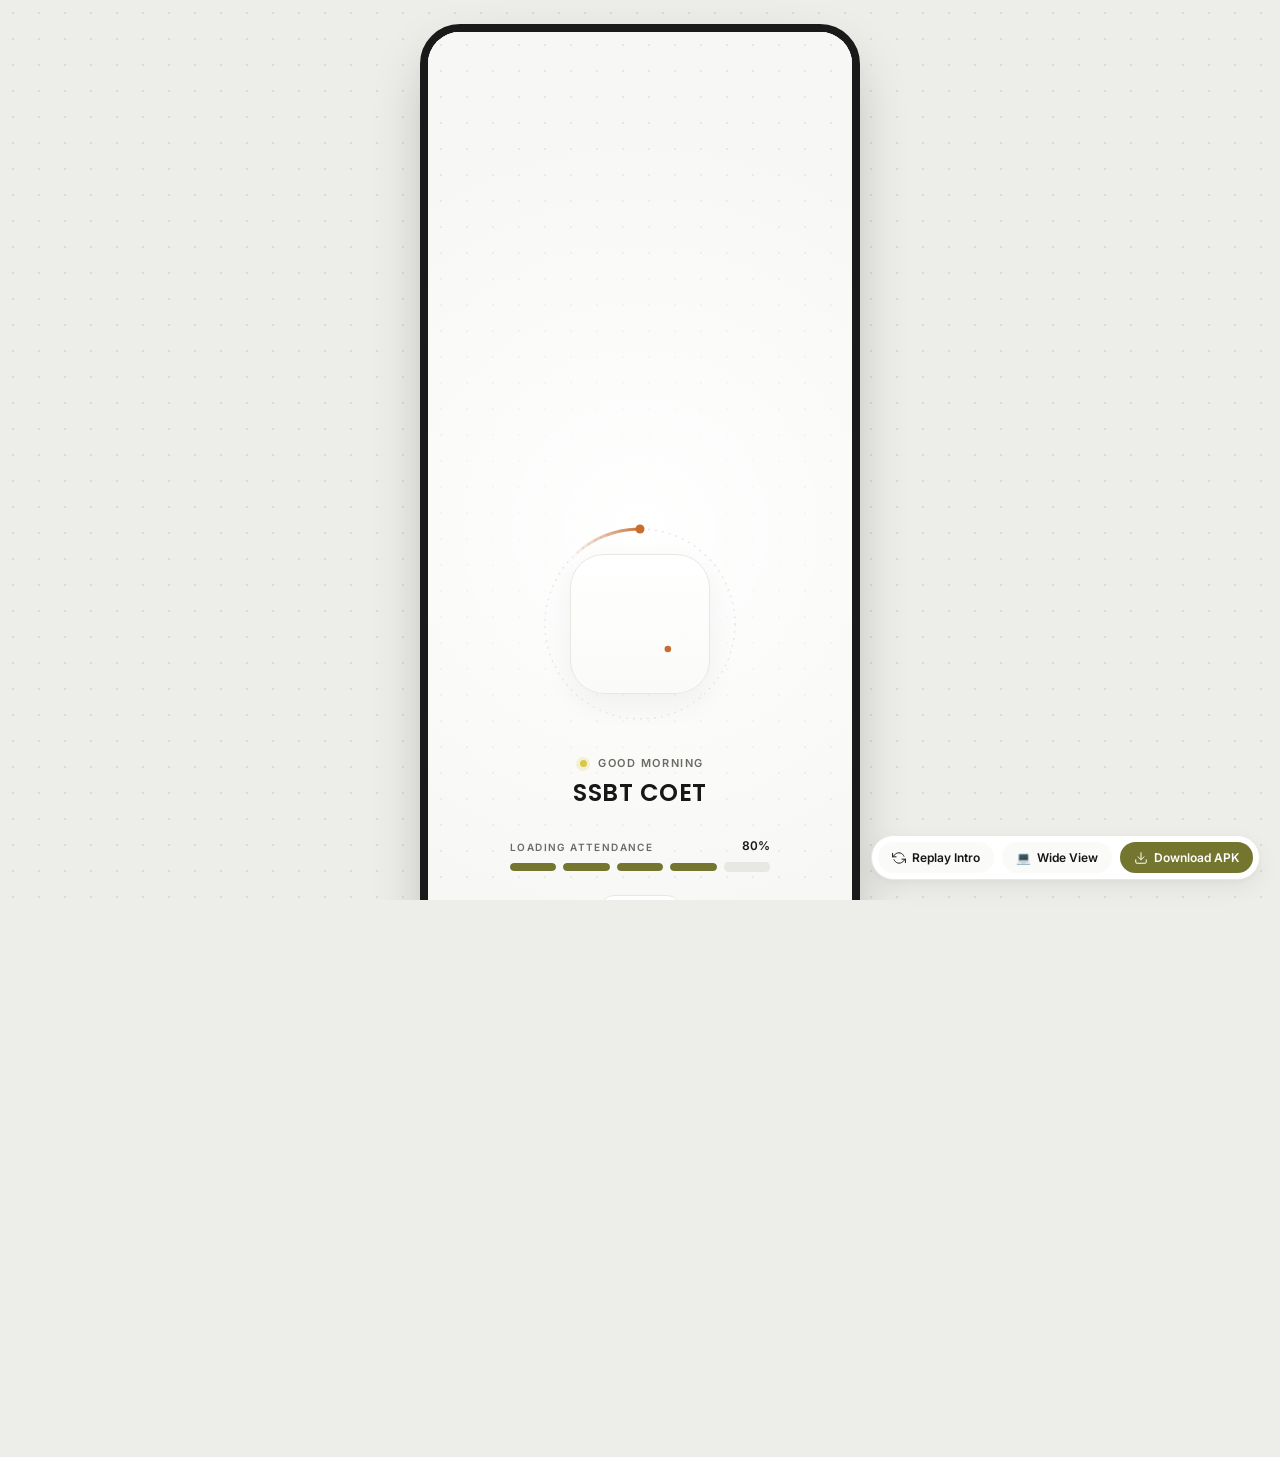
==== commit 26c9b323: "feat: complete website clone of ssbt-college-app with splash, 10-theme engine, and attendance regist" ====
--- a/index.html
+++ b/index.html
@@ -1,3254 +1,1060 @@
 <!DOCTYPE html>
-<html lang="en">
+<html lang="en" data-theme="ssbt">
 <head>
-<meta charset="UTF-8" />
-<meta name="viewport" content="width=device-width, initial-scale=1, viewport-fit=cover" />
-<title>SSBT COET — Student Portal</title>
-<meta name="description" content="SSBT College of Engineering & Technology, Bambhori, Jalgaon - Student Mobile Portal with Multi-Theme Engine" />
-<link rel="preconnect" href="https://fonts.googleapis.com" />
-<link rel="preconnect" href="https://fonts.gstatic.com" crossorigin />
-<link href="https://fonts.googleapis.com/css2?family=Inter:wght@400;500;600;700&family=Poppins:wght@500;600;700&display=swap" rel="stylesheet" />
-<style>
-  /* ============ Themes ============
-     Palette sampled from the SSBT logo:
-     olive ring #9EA04F · flame yellow #D8C847 · flame orange #C76D30 · brick red #AE4625 · ink #171717
-     Plus classic academic palettes. */
-  :root,
-  :root[data-theme="ssbt"] {
-    --bg: #F7F7F5; --surface: #FFFFFF; --surface-2: #FAFAF8;
-    --ink: #171717; --muted: #6B6B66; --faint: #A3A39C; --line: #E8E8E3;
-    --page: #EDEDEA; --page-dot: #DADAD5; --nav-bg: rgba(255,255,255,.94);
-    --pill-bg: #FBF6DA; --pill-fg: #7A6A0E;
-    --gold: #D8C847; --flame: #C76D30; --red: #AE4625; --red-soft: #F8ECE7;
-    --on-accent: #FFFFFF;
-    --c-olive: #74762F; --c-olive-soft: #F1F2E3;
-    --c-flame: #B8611F; --c-flame-soft: #FBEFE4;
-    --c-brick: #AE4625; --c-brick-soft: #F8ECE7;
-    --c-gold:  #8F7D0C; --c-gold-soft:  #FAF6DC;
-    color-scheme: light;
-    --accent: #74762F; --accent-soft: #F1F2E3;
-  }
-  :root[data-theme="flame"] {
-    --bg: #F7F7F5; --surface: #FFFFFF; --surface-2: #FAFAF8;
-    --ink: #171717; --muted: #6B6B66; --faint: #A3A39C; --line: #E8E8E3;
-    --page: #EDEDEA; --page-dot: #DADAD5; --nav-bg: rgba(255,255,255,.94);
-    --pill-bg: #FBF6DA; --pill-fg: #7A6A0E;
-    --gold: #D8C847; --flame: #C76D30; --red: #AE4625; --red-soft: #F8ECE7;
-    --on-accent: #FFFFFF;
-    --c-olive: #74762F; --c-olive-soft: #F1F2E3;
-    --c-flame: #B8611F; --c-flame-soft: #FBEFE4;
-    --c-brick: #AE4625; --c-brick-soft: #F8ECE7;
-    --c-gold:  #8F7D0C; --c-gold-soft:  #FAF6DC;
-    color-scheme: light;
-    --accent: #B8611F; --accent-soft: #FBEFE4;
-  }
-  :root[data-theme="brick"] {
-    --bg: #F7F7F5; --surface: #FFFFFF; --surface-2: #FAFAF8;
-    --ink: #171717; --muted: #6B6B66; --faint: #A3A39C; --line: #E8E8E3;
-    --page: #EDEDEA; --page-dot: #DADAD5; --nav-bg: rgba(255,255,255,.94);
-    --pill-bg: #FBF6DA; --pill-fg: #7A6A0E;
-    --gold: #D8C847; --flame: #C76D30; --red: #AE4625; --red-soft: #F8ECE7;
-    --on-accent: #FFFFFF;
-    --c-olive: #74762F; --c-olive-soft: #F1F2E3;
-    --c-flame: #B8611F; --c-flame-soft: #FBEFE4;
-    --c-brick: #AE4625; --c-brick-soft: #F8ECE7;
-    --c-gold:  #8F7D0C; --c-gold-soft:  #FAF6DC;
-    color-scheme: light;
-    --accent: #AE4625; --accent-soft: #F8ECE7;
-  }
-  :root[data-theme="ink"] {
-    --bg: #F7F7F5; --surface: #FFFFFF; --surface-2: #FAFAF8;
-    --ink: #171717; --muted: #6B6B66; --faint: #A3A39C; --line: #E8E8E3;
-    --page: #EDEDEA; --page-dot: #DADAD5; --nav-bg: rgba(255,255,255,.94);
-    --pill-bg: #FBF6DA; --pill-fg: #7A6A0E;
-    --gold: #D8C847; --flame: #C76D30; --red: #AE4625; --red-soft: #F8ECE7;
-    --on-accent: #FFFFFF;
-    --c-olive: #74762F; --c-olive-soft: #F1F2E3;
-    --c-flame: #B8611F; --c-flame-soft: #FBEFE4;
-    --c-brick: #AE4625; --c-brick-soft: #F8ECE7;
-    --c-gold:  #8F7D0C; --c-gold-soft:  #FAF6DC;
-    color-scheme: light;
-    --accent: #171717; --accent-soft: #F0F0EE;
-  }
-  :root[data-theme="night"] {
-    --bg: #121211; --surface: #1B1B19; --surface-2: #161614;
-    --ink: #EDEDE8; --muted: #94948B; --faint: #5F5F58; --line: #2B2B28;
-    --page: #0A0A09; --page-dot: #1F1F1C; --nav-bg: rgba(27,27,25,.94);
-    --pill-bg: #35301A; --pill-fg: #E6D768;
-    --gold: #D8C847; --flame: #E08A4E; --red: #E07155; --red-soft: #3A221C;
-    --on-accent: #121211;
-    --c-olive: #C4C66C; --c-olive-soft: #2A2B1C;
-    --c-flame: #E8955A; --c-flame-soft: #33241A;
-    --c-brick: #E57A5E; --c-brick-soft: #38211B;
-    --c-gold:  #E2D35E; --c-gold-soft:  #302D17;
-    color-scheme: dark;
-    --accent: #C4C66C; --accent-soft: #2A2B1C;
-  }
-  :root[data-theme="ember"] {
-    --bg: #121211; --surface: #1B1B19; --surface-2: #161614;
-    --ink: #EDEDE8; --muted: #94948B; --faint: #5F5F58; --line: #2B2B28;
-    --page: #0A0A09; --page-dot: #1F1F1C; --nav-bg: rgba(27,27,25,.94);
-    --pill-bg: #35301A; --pill-fg: #E6D768;
-    --gold: #D8C847; --flame: #E08A4E; --red: #E07155; --red-soft: #3A221C;
-    --on-accent: #121211;
-    --c-olive: #C4C66C; --c-olive-soft: #2A2B1C;
-    --c-flame: #E8955A; --c-flame-soft: #33241A;
-    --c-brick: #E57A5E; --c-brick-soft: #38211B;
-    --c-gold:  #E2D35E; --c-gold-soft:  #302D17;
-    color-scheme: dark;
-    --accent: #E8955A; --accent-soft: #33241A;
-  }
-  :root[data-theme="sapphire"] {
-    --bg: #F4F6F9; --surface: #FFFFFF; --surface-2: #F0F4F8;
-    --ink: #063A5D; --muted: #537591; --faint: #96AFC4; --line: #DEE6EE;
-    --page: #E7EDF3; --page-dot: #CBD7E3; --nav-bg: rgba(255,255,255,.94);
-    --pill-bg: #FEF3D6; --pill-fg: #B56E05;
-    --gold: #FEB913; --flame: #FE9237; --red: #E04D38; --red-soft: #FDEEEC;
-    --on-accent: #FFFFFF;
-    --c-olive: #2364A0; --c-olive-soft: #E8F1F8;
-    --c-flame: #FE9237; --c-flame-soft: #FFF4EB;
-    --c-brick: #063A5D; --c-brick-soft: #E6EEF4;
-    --c-gold:  #FEB913; --c-gold-soft:  #FFF9E6;
-    color-scheme: light;
-    --accent: #2364A0; --accent-soft: #E8F1F8;
-  }
-  :root[data-theme="rose"] {
-    --bg: #FAF5F6; --surface: #FFFFFF; --surface-2: #FDF9FA;
-    --ink: #2C0F17; --muted: #7E525E; --faint: #BD9DA5; --line: #F1E2E5;
-    --page: #F3E5E8; --page-dot: #E0C7CC; --nav-bg: rgba(255,255,255,.94);
-    --pill-bg: #FCEEF1; --pill-fg: #9C1A3B;
-    --gold: #E5A855; --flame: #E0637B; --red: #C4214A; --red-soft: #FCEEF1;
-    --on-accent: #FFFFFF;
-    --c-olive: #9C1A3B; --c-olive-soft: #FCEEF1;
-    --c-flame: #EC849A; --c-flame-soft: #FDF0F3;
-    --c-brick: #C4214A; --c-brick-soft: #FCEEF1;
-    --c-gold:  #AE5264; --c-gold-soft:  #F7EDEF;
-    color-scheme: light;
-    --accent: #C4214A; --accent-soft: #FCEEF1;
-  }
-  :root[data-theme="college"] {
-    --bg: #F9F9F4; --surface: #FFFFFF; --surface-2: #F5F5ED;
-    --ink: #2B2A08; --muted: #66653B; --faint: #A6A478; --line: #E8E7D5;
-    --page: #EEEEDD; --page-dot: #D5D4BD; --nav-bg: rgba(255,255,255,.94);
-    --pill-bg: #F7F7C9; --pill-fg: #5C5A0C;
-    --gold: #C4C12D; --flame: #B87820; --red: #A83C1D; --red-soft: #F9EBE7;
-    --on-accent: #FFFFFF;
-    --c-olive: #807E12; --c-olive-soft: #F5F5D8;
-    --c-flame: #B87820; --c-flame-soft: #FBF2E5;
-    --c-brick: #A19E17; --c-brick-soft: #F8F8DE;
-    --c-gold:  #807E12; --c-gold-soft:  #F6F5DA;
-    color-scheme: light;
-    --accent: #807E12; --accent-soft: #F6F5DA;
-  }
-  :root[data-theme="bronze"] {
-    --bg: #F5F4F0; --surface: #FFFFFF; --surface-2: #EFECE4;
-    --ink: #1F1F1D; --muted: #706B5E; --faint: #A8A396; --line: #E4E1D8;
-    --page: #EAE6DC; --page-dot: #CEC8BA; --nav-bg: rgba(255,255,255,.94);
-    --pill-bg: #EDE6D6; --pill-fg: #5E532B;
-    --gold: #C98A4B; --flame: #B86B30; --red: #9E3A20; --red-soft: #F8ECE7;
-    --on-accent: #FFFFFF;
-    --c-olive: #5E532B; --c-olive-soft: #F2EFE7;
-    --c-flame: #C98A4B; --c-flame-soft: #FAF3EB;
-    --c-brick: #70643B; --c-brick-soft: #F3EFE3;
-    --c-gold:  #9C7736; --c-gold-soft:  #F7F1E4;
-    color-scheme: light;
-    --accent: #5E532B; --accent-soft: #EDE6D6;
-  }
-
-  /* Auto follow device dark/light */
-  @media (prefers-color-scheme: dark) {
-    :root:not([data-theme]) {
-      --bg: #121211; --surface: #1B1B19; --surface-2: #161614;
-      --ink: #EDEDE8; --muted: #94948B; --faint: #5F5F58; --line: #2B2B28;
-      --page: #0A0A09; --page-dot: #1F1F1C; --nav-bg: rgba(27,27,25,.94);
-      --pill-bg: #35301A; --pill-fg: #E6D768;
-      --gold: #D8C847; --flame: #E08A4E; --red: #E07155; --red-soft: #3A221C;
-      --on-accent: #121211;
-      --c-olive: #C4C66C; --c-olive-soft: #2A2B1C;
-      --c-flame: #E8955A; --c-flame-soft: #33241A;
-      --c-brick: #E57A5E; --c-brick-soft: #38211B;
-      --c-gold:  #E2D35E; --c-gold-soft:  #302D17;
-      color-scheme: dark;
-      --accent: #C4C66C; --accent-soft: #2A2B1C;
-    }
-  }
-
-  :root {
-    --radius: 16px;
-    --ease: cubic-bezier(.2,.8,.2,1);
-    --head: "Poppins", ui-sans-serif, system-ui, sans-serif;
-    --body: "Inter", ui-sans-serif, system-ui, -apple-system, "Segoe UI", sans-serif;
-  }
-
-  * { box-sizing: border-box; margin: 0; padding: 0; }
-  html, body { height: 100%; }
-  body {
-    font-family: var(--body);
-    color: var(--ink);
-    background:
-      radial-gradient(var(--page-dot) 1px, transparent 1px) 0 0 / 24px 24px,
-      var(--page);
-    -webkit-font-smoothing: antialiased;
-    display: grid;
-    place-items: center;
-    padding: 32px 16px;
-  }
-  body, .device, .card, nav, header, .ico, .avatar { transition: background-color .35s ease, border-color .35s ease, color .35s ease; }
-  button { font: inherit; color: inherit; background: none; border: 0; cursor: pointer; }
-  svg.i {
-    width: 20px; height: 20px;
-    fill: none; stroke: currentColor; stroke-width: 1.8;
-    stroke-linecap: round; stroke-linejoin: round;
-    flex-shrink: 0;
-  }
-
-  /* ============ Device frame (desktop preview) ============ */
-  .device {
-    position: relative;
-    width: 390px;
-    height: 844px;
-    border-radius: 46px;
-    background: var(--bg);
-    overflow: hidden;
-    box-shadow:
-      0 0 0 10px #1b1c19,
-      0 0 0 11px #3a3b36,
-      0 40px 80px -20px rgba(30,30,20,.35);
-    display: flex;
-    flex-direction: column;
-  }
-  .replay {
-    margin-top: 24px;
-    font-size: 12px;
-    font-weight: 500;
-    letter-spacing: .08em;
-    text-transform: uppercase;
-    color: var(--muted);
-    padding: 8px 16px;
-    border-radius: 99px;
-    border: 1px solid var(--line);
-    transition: background .2s, color .2s, border-color .2s;
-    background: var(--surface);
-    display: inline-flex;
-    align-items: center;
-    gap: 6px;
-  }
-  .replay:hover { background: var(--surface-2); color: var(--ink); border-color: var(--accent); }
-
-  .statusbar {
-    height: 44px;
-    padding: 14px 28px 0;
-    display: flex;
-    justify-content: space-between;
-    font-size: 14px;
-    font-weight: 600;
-    flex-shrink: 0;
-  }
-  .statusbar .sys { display: flex; gap: 6px; align-items: center; }
-  .statusbar .sys svg { width: 16px; height: 16px; }
-
-  /* ============ Header ============ */
-  header {
-    display: flex;
-    align-items: center;
-    gap: 12px;
-    padding: 8px 20px 14px;
-    flex-shrink: 0;
-    border-bottom: 1px solid var(--line);
-  }
-  .icon-btn {
-    width: 40px; height: 40px;
-    display: grid; place-items: center;
-    border-radius: 12px;
-    color: var(--ink);
-    position: relative;
-    background: var(--surface);
-    border: 1px solid var(--line);
-    box-shadow: 0 1px 3px rgba(0,0,0,0.03);
-    transition: background .2s, transform .2s cubic-bezier(0.34, 1.56, 0.64, 1), box-shadow .2s, border-color .2s;
-  }
-  .icon-btn:hover { background: var(--surface-2); border-color: var(--accent); transform: translateY(-1.5px); box-shadow: 0 4px 10px rgba(0,0,0,0.06); }
-  .icon-btn:active { transform: scale(0.92); }
-  .icon-btn svg.i { transition: transform .2s ease; }
-  .icon-btn:hover svg.i { transform: scale(1.08); }
-  .brand { display: flex; align-items: center; gap: 10px; flex: 1; min-width: 0; cursor: pointer; }
-  .emblem {
-    width: 38px; height: 38px;
-    border-radius: 50%;
-    display: grid; place-items: center;
-    background: #fff;
-    padding: 2px;
-    box-shadow: 0 0 0 1.5px #9EA04F;
-    flex-shrink: 0;
-    overflow: hidden;
-  }
-  .emblem img { width: 100%; height: 100%; border-radius: 50%; display: block; object-fit: cover; }
-  .brand h1 { font-family: var(--head); font-size: 15px; font-weight: 600; letter-spacing: .02em; line-height: 1.15; }
-  .brand p  { font-size: 11px; color: var(--muted); letter-spacing: .02em; }
-  .badge {
-    position: absolute; top: 9px; right: 10px;
-    width: 8px; height: 8px; border-radius: 50%;
-    background: var(--red);
-    box-shadow: 0 0 0 2px var(--bg);
-  }
-
-  /* ============ Scroll area & Tab Views ============ */
-  .content {
-    flex: 1;
-    overflow-y: auto;
-    padding: 16px 20px 24px;
-    scrollbar-width: none;
-    position: relative;
-  }
-  .content::-webkit-scrollbar { display: none; }
-
-  .app-view {
-    display: none;
-    animation: fadeIn .25s var(--ease);
-  }
-  .app-view.active {
-    display: block;
-  }
-  @keyframes fadeIn {
-    from { opacity: 0; transform: translateY(6px); }
-    to { opacity: 1; transform: translateY(0); }
-  }
-
-  .card {
-    background: var(--surface);
-    border: 1px solid var(--line);
-    border-radius: var(--radius);
-  }
-
-  /* Profile Card */
-  .profile { padding: 26px 22px; }
-  .profile-top { display: flex; justify-content: space-between; align-items: center; gap: 14px; }
-  .greet {
-    display: flex; align-items: center; gap: 8px;
-    font-size: 12px; font-weight: 600;
-    letter-spacing: .12em; text-transform: uppercase;
-    color: var(--muted);
-    margin-bottom: 8px;
-  }
-  .greet .dot { width: 7px; height: 7px; border-radius: 50%; background: var(--gold); }
-  .profile h2 { font-family: var(--head); font-size: 26px; font-weight: 700; line-height: 1.25; }
-  .profile .sub { font-size: 14px; color: var(--muted); margin-top: 6px; }
-  .avatar {
-    width: 58px; height: 58px; border-radius: 50%;
-    background: var(--accent);
-    color: var(--on-accent);
-    display: grid; place-items: center;
-    font-family: var(--head); font-weight: 700; font-size: 20px; letter-spacing: .03em;
-    flex-shrink: 0;
-    box-shadow: 0 4px 14px -3px rgba(0,0,0,0.14);
-  }
-  .stats {
-    display: grid;
-    grid-template-columns: repeat(3, 1fr);
-    margin-top: 20px;
-    padding-top: 16px;
-    border-top: 1px solid var(--line);
-  }
-  .stat + .stat { border-left: 1px solid var(--line); padding-left: 16px; }
-  .stat b { display: block; font-family: var(--head); font-size: 20px; font-weight: 600; line-height: 1.2; font-variant-numeric: tabular-nums; }
-  .stat span { font-size: 11px; color: var(--muted); letter-spacing: .04em; }
-  .meter { height: 4px; border-radius: 99px; background: var(--accent-soft); margin-top: 8px; width: 80%; overflow: hidden; }
-  .meter i { display: block; height: 100%; width: 85%; border-radius: inherit; background: var(--accent); }
-
-  /* Section */
-  .section { margin-top: 24px; }
-  .section-head { display: flex; justify-content: space-between; align-items: baseline; margin-bottom: 12px; }
-  .section-head h3 { font-family: var(--head); font-size: 15px; font-weight: 600; }
-  .section-head a, .section-head button.link-btn { font-size: 12px; font-weight: 500; color: var(--accent); text-decoration: none; cursor: pointer; }
-
-  /* Quick access */
-  .grid { display: grid; grid-template-columns: repeat(3, 1fr); gap: 10px; }
-  .tile {
-    padding: 14px 12px;
-    text-align: left;
-    display: flex; flex-direction: column; gap: 10px;
-    transition: transform .2s var(--ease), border-color .2s, box-shadow .2s;
-  }
-  .tile:hover { border-color: var(--accent); box-shadow: 0 4px 12px -2px rgba(0,0,0,0.06); }
-  .tile:active { transform: scale(.96); }
-  .tile .ico {
-    width: 38px; height: 38px; border-radius: 12px;
-    display: grid; place-items: center;
-    background: linear-gradient(145deg, var(--tc-soft, var(--accent-soft)), var(--surface));
-    color: var(--tc, var(--accent));
-    border: 1px solid rgba(120, 120, 120, 0.12);
-    box-shadow: 0 3px 8px -2px rgba(0,0,0,0.05), inset 0 1px 1px rgba(255,255,255,0.7);
-    transition: transform .25s cubic-bezier(0.34, 1.56, 0.64, 1), box-shadow .25s ease, border-color .2s;
-  }
-  .olive { --tc: var(--c-olive); --tc-soft: var(--c-olive-soft); }
-  .flame { --tc: var(--c-flame); --tc-soft: var(--c-flame-soft); }
-  .brick { --tc: var(--c-brick); --tc-soft: var(--c-brick-soft); }
-  .gold  { --tc: var(--c-gold);  --tc-soft: var(--c-gold-soft); }
-  .tile:hover .ico {
-    transform: translateY(-2px) scale(1.1);
-    box-shadow: 0 6px 14px -3px rgba(0,0,0,0.12);
-    border-color: var(--tc, var(--accent));
-  }
-  .tile .ico svg { width: 19px; height: 19px; }
-  .tile strong { font-size: 13px; font-weight: 600; display: block; }
-  .tile small { font-size: 11px; color: var(--muted); display: block; margin-top: 2px; }
-  .tile small.due { color: var(--red); }
-
-  /* Today's classes */
-  .list { overflow: hidden; }
-  .row {
-    display: flex; align-items: center; gap: 14px;
-    padding: 14px 16px;
-    transition: background .2s;
-  }
-  .row:hover { background: var(--surface-2); }
-  .row + .row { border-top: 1px solid var(--line); }
-  .time { width: 48px; flex-shrink: 0; }
-  .time b { display: block; font-size: 13px; font-weight: 600; font-variant-numeric: tabular-nums; }
-  .time span { font-size: 11px; color: var(--muted); }
-  .bar { width: 3px; align-self: stretch; border-radius: 99px; background: var(--line); }
-  .row.now .bar { background: var(--gold); }
-  .row .info { flex: 1; min-width: 0; }
-  .row .info b { display: block; font-size: 14px; font-weight: 500; white-space: nowrap; overflow: hidden; text-overflow: ellipsis; }
-  .row .info span { display: flex; align-items: center; gap: 4px; font-size: 12px; color: var(--muted); margin-top: 2px; }
-  .row .info span svg { width: 13px; height: 13px; }
-  .pill {
-    font-size: 10px; font-weight: 600; letter-spacing: .06em; text-transform: uppercase;
-    padding: 4px 8px; border-radius: 99px;
-    background: var(--pill-bg); color: var(--pill-fg);
-  }
-
-  /* Events */
-  .event .date {
-    width: 44px; height: 48px; flex-shrink: 0;
-    border-radius: 12px;
-    background: var(--tc-soft, var(--accent-soft));
-    color: var(--tc, var(--accent));
-    display: flex; flex-direction: column; align-items: center; justify-content: center;
-  }
-  .event .date small { font-size: 10px; font-weight: 600; letter-spacing: .08em; text-transform: uppercase; }
-  .event .date b { font-family: var(--head); font-size: 17px; font-weight: 600; line-height: 1.1; }
-  .chev { color: var(--faint); }
-
-  /* ============ Secondary View Cards ============ */
-  .course-card {
-    padding: 16px;
-    display: flex;
-    flex-direction: column;
-    gap: 12px;
-    margin-bottom: 12px;
-  }
-  .course-card-top {
-    display: flex;
-    justify-content: space-between;
-    align-items: flex-start;
-  }
-  .course-code {
-    font-size: 11px;
-    font-weight: 600;
-    letter-spacing: .08em;
-    color: var(--accent);
-    background: var(--accent-soft);
-    padding: 3px 8px;
-    border-radius: 6px;
-  }
-  .course-card h4 { font-family: var(--head); font-size: 15px; font-weight: 600; margin-top: 4px; }
-  .course-meta { display: flex; gap: 14px; font-size: 12px; color: var(--muted); margin-top: 4px; }
-  .course-prog-row { display: flex; justify-content: space-between; font-size: 12px; color: var(--muted); align-items: center; margin-top: 4px; }
-  .course-prog-bar { height: 6px; border-radius: 99px; background: var(--line); overflow: hidden; }
-  .course-prog-bar > div { height: 100%; border-radius: 99px; background: var(--accent); }
-
-  /* Filter pills */
-  .pill-row {
-    display: flex;
-    gap: 8px;
-    overflow-x: auto;
-    padding-bottom: 8px;
-    margin-bottom: 14px;
-    scrollbar-width: none;
-  }
-  .pill-row::-webkit-scrollbar { display: none; }
-  .filter-pill {
-    font-size: 12px;
-    font-weight: 500;
-    padding: 6px 14px;
-    border-radius: 99px;
-    background: var(--surface);
-    border: 1px solid var(--line);
-    color: var(--muted);
-    white-space: nowrap;
-    transition: all .2s;
-  }
-  .filter-pill.active {
-    background: var(--accent);
-    color: var(--on-accent);
-    border-color: var(--accent);
-  }
-
-  /* Calendar Widget */
-  .cal-matrix {
-    padding: 16px;
-    margin-bottom: 16px;
-  }
-  .cal-header {
-    display: flex;
-    justify-content: space-between;
-    align-items: center;
-    margin-bottom: 12px;
-  }
-  .cal-header h4 { font-family: var(--head); font-size: 15px; font-weight: 600; }
-  .cal-grid {
-    display: grid;
-    grid-template-columns: repeat(7, 1fr);
-    gap: 6px;
-    text-align: center;
-  }
-  .cal-day-name { font-size: 11px; font-weight: 600; color: var(--muted); padding-bottom: 4px; }
-  .cal-day {
-    aspect-ratio: 1;
-    display: grid;
-    place-items: center;
-    font-size: 12px;
-    font-weight: 500;
-    border-radius: 8px;
-    color: var(--ink);
-  }
-  .cal-day.today { background: var(--accent); color: var(--on-accent); font-weight: 600; }
-  .cal-day.event-day { background: var(--accent-soft); color: var(--accent); font-weight: 600; }
-  .cal-day.empty { color: transparent; pointer-events: none; }
-
-  /* Digital Student ID Card */
-  .id-card {
-    background: linear-gradient(135deg, var(--surface), var(--surface-2));
-    border: 1.5px solid var(--accent);
-    border-radius: 20px;
-    padding: 20px;
-    box-shadow: 0 10px 24px -6px rgba(0,0,0,0.08);
-    position: relative;
-    overflow: hidden;
-  }
-  .id-card::before {
-    content: "";
-    position: absolute;
-    top: -50px; right: -50px;
-    width: 140px; height: 140px;
-    border-radius: 50%;
-    background: radial-gradient(circle, var(--accent-soft) 0%, transparent 70%);
-    pointer-events: none;
-  }
-  .id-top {
-    display: flex;
-    align-items: center;
-    gap: 12px;
-    border-bottom: 1px dashed var(--line);
-    padding-bottom: 14px;
-    margin-bottom: 14px;
-  }
-  .id-photo {
-    width: 60px; height: 60px;
-    border-radius: 14px;
-    background: var(--accent);
-    color: var(--on-accent);
-    display: grid;
-    place-items: center;
-    font-family: var(--head);
-    font-size: 20px;
-    font-weight: 700;
-    box-shadow: 0 4px 10px rgba(0,0,0,0.12);
-  }
-  .id-body {
-    display: grid;
-    grid-template-columns: 1fr 1fr;
-    gap: 10px;
-    font-size: 12px;
-  }
-  .id-field small { display: block; font-size: 10px; color: var(--muted); text-transform: uppercase; letter-spacing: .05em; }
-  .id-field b { font-size: 12.5px; font-weight: 600; color: var(--ink); }
-  .barcode-strip {
-    margin-top: 16px;
-    padding-top: 12px;
-    border-top: 1px dashed var(--line);
-    display: flex;
-    flex-direction: column;
-    align-items: center;
-    gap: 4px;
-  }
-  .barcode-lines {
-    width: 80%;
-    height: 32px;
-    background: repeating-linear-gradient(90deg, var(--ink) 0, var(--ink) 2px, transparent 2px, transparent 4px, var(--ink) 4px, var(--ink) 7px, transparent 7px, transparent 9px);
-    opacity: 0.85;
-  }
-
-  /* ============ Bottom nav ============ */
-  nav {
-    flex-shrink: 0;
-    display: grid;
-    grid-template-columns: repeat(5, 1fr);
-    padding: 8px 8px 24px;
-    background: var(--nav-bg);
-    backdrop-filter: blur(12px);
-    border-top: 1px solid var(--line);
-  }
-  nav button {
-    position: relative;
-    display: flex; flex-direction: column; align-items: center; gap: 4px;
-    padding: 8px 0 4px;
-    font-size: 10.5px; font-weight: 500;
-    color: var(--faint);
-    transition: color .2s, transform .2s var(--ease);
-  }
-  nav button svg.i {
-    transition: transform .25s cubic-bezier(0.34, 1.56, 0.64, 1), stroke-width .2s, filter .2s;
-  }
-  nav button:hover svg.i {
-    transform: translateY(-2px);
-  }
-  nav button::before {
-    content: "";
-    position: absolute; top: -9px;
-    width: 22px; height: 3px; border-radius: 0 0 3px 3px;
-    background: var(--accent);
-    transform: scaleX(0);
-    transition: transform .25s var(--ease);
-  }
-  nav button.active { color: var(--accent); font-weight: 600; }
-  nav button.active::before { transform: scaleX(1); }
-  nav button.active svg.i {
-    stroke-width: 2.1;
-    transform: translateY(-2px) scale(1.12);
-    filter: drop-shadow(0 2px 5px rgba(0,0,0,0.12));
-  }
-
-  /* ============ Theme sheet & Modals ============ */
-  .scrim {
-    position: absolute; inset: 0; z-index: 40;
-    background: rgba(10,12,18,.45);
-    backdrop-filter: blur(3px);
-    opacity: 0; visibility: hidden;
-    transition: opacity .3s ease, visibility .3s;
-  }
-  .sheet {
-    position: absolute; left: 0; right: 0; bottom: 0; z-index: 41;
-    background: var(--surface);
-    border-radius: 24px 24px 0 0;
-    padding: 10px 20px 30px;
-    transform: translateY(100%);
-    transition: transform .35s var(--ease);
-    box-shadow: 0 -10px 40px rgba(0,0,0,.15);
-    max-height: 85%;
-    overflow-y: auto;
-  }
-  .sheet-open .scrim { opacity: 1; visibility: visible; }
-  .sheet-open .sheet { transform: none; }
-  .grab { width: 36px; height: 4px; border-radius: 99px; background: var(--line); margin: 0 auto 16px; cursor: pointer; }
-  .sheet-head { display: flex; justify-content: space-between; align-items: baseline; margin-bottom: 4px; }
-  .sheet h4 { font-family: var(--head); font-size: 17px; font-weight: 600; }
-  .sheet .auto { font-size: 12px; font-weight: 500; color: var(--accent); }
-  .sheet p.desc { font-size: 13px; color: var(--muted); margin-bottom: 16px; }
-
-  /* Themes Grid */
-  .themes { display: grid; grid-template-columns: repeat(3, 1fr); gap: 10px; }
-  .theme {
-    position: relative;
-    border-radius: 14px;
-    border: 1.5px solid var(--line);
-    padding: 8px 8px 10px;
-    text-align: left;
-    transition: border-color .2s, transform .2s var(--ease);
-  }
-  .theme:active { transform: scale(.97); }
-  .theme[aria-checked="true"] { border-color: var(--accent); }
-  .preview {
-    height: 58px; border-radius: 9px; padding: 7px;
-    display: flex; flex-direction: column; gap: 4px;
-    background: var(--p-bg);
-    border: 1px solid rgba(0,0,0,.06);
-  }
-  .preview .pc { flex: 1; border-radius: 5px; background: var(--p-surface); display: flex; align-items: center; gap: 5px; padding: 0 6px; }
-  .preview .pd { width: 11px; height: 11px; border-radius: 50%; background: var(--p-accent); flex-shrink: 0; }
-  .preview .pl { height: 4px; border-radius: 99px; background: var(--p-line); flex: 1; }
-  .preview .pb { height: 5px; width: 55%; border-radius: 99px; background: var(--p-accent); }
-  .theme strong { display: block; font-size: 12px; font-weight: 600; margin-top: 6px; white-space: nowrap; overflow: hidden; text-overflow: ellipsis; }
-  .theme small { font-size: 10.5px; color: var(--muted); }
-  .theme .tick {
-    position: absolute; top: 4px; right: 4px;
-    width: 18px; height: 18px; border-radius: 50%;
-    background: var(--accent); color: var(--on-accent);
-    display: grid; place-items: center;
-    transform: scale(0); transition: transform .25s var(--ease);
-  }
-  .theme .tick svg { width: 11px; height: 11px; stroke-width: 3; }
-  .theme[aria-checked="true"] .tick { transform: scale(1); }
-
-  /* Generic Modal popup inside device */
-  .modal-overlay {
-    position: absolute; inset: 0; z-index: 45;
-    background: rgba(10,12,18,.5);
-    backdrop-filter: blur(4px);
-    opacity: 0; visibility: hidden;
-    transition: opacity .25s ease, visibility .25s;
-    display: grid; place-items: center;
-    padding: 20px;
-  }
-  .modal-overlay.open { opacity: 1; visibility: visible; }
-  .modal-card {
-    background: var(--surface);
-    border: 1px solid var(--line);
-    border-radius: 20px;
-    width: 100%;
-    max-height: 80%;
-    overflow-y: auto;
-    padding: 20px;
-    transform: scale(0.92);
-    transition: transform .25s var(--ease);
-    box-shadow: 0 16px 36px rgba(0,0,0,0.2);
-  }
-  .modal-overlay.open .modal-card { transform: scale(1); }
-  .modal-head {
-    display: flex; justify-content: space-between; align-items: center;
-    border-bottom: 1px solid var(--line);
-    padding-bottom: 12px; margin-bottom: 14px;
-  }
-  .modal-head h3 { font-family: var(--head); font-size: 16px; font-weight: 600; }
-  .modal-close { width: 30px; height: 30px; border-radius: 50%; display: grid; place-items: center; background: var(--surface-2); font-size: 18px; color: var(--muted); }
-
-  /* Quick Access Modals Special Components */
-  .modal-search {
-    display: flex;
-    align-items: center;
-    gap: 8px;
-    background: var(--surface-2);
-    border: 1px solid var(--line);
-    border-radius: 99px;
-    padding: 8px 14px;
-    margin-bottom: 12px;
-  }
-  .modal-search input {
-    background: transparent;
-    border: none;
-    outline: none;
-    color: var(--ink);
-    font-size: 13px;
-    font-family: inherit;
-    width: 100%;
-  }
-
-  /* App Download Component Styles */
-  .app-download-banner {
-    transition: transform .2s var(--ease), box-shadow .2s, border-color .2s;
-  }
-  .app-download-banner:hover {
-    box-shadow: 0 6px 18px -4px rgba(0,0,0,0.08);
-  }
-  .btn-download-primary {
-    transition: transform .18s cubic-bezier(0.34, 1.56, 0.64, 1), box-shadow .18s ease, filter .18s;
-  }
-  .btn-download-primary:hover {
-    transform: translateY(-1.5px);
-    box-shadow: 0 6px 14px -2px rgba(0,0,0,0.22);
-    filter: brightness(1.05);
-  }
-  .btn-download-primary:active {
-    transform: scale(0.97);
-  }
-  .pulse-dot {
-    width: 6px; height: 6px; border-radius: 50%;
-    background: var(--accent);
-    display: inline-block;
-    box-shadow: 0 0 0 0 rgba(116, 118, 47, 0.7);
-    animation: pulseDot 1.8s infinite;
-  }
-  @keyframes pulseDot {
-    0% { transform: scale(0.95); box-shadow: 0 0 0 0 rgba(116, 118, 47, 0.6); }
-    70% { transform: scale(1.1); box-shadow: 0 0 0 6px rgba(116, 118, 47, 0); }
-    100% { transform: scale(0.95); box-shadow: 0 0 0 0 rgba(116, 118, 47, 0); }
-  }
-
-  .modal-search svg {
-    width: 15px;
-    height: 15px;
-    stroke: var(--muted);
-    fill: none;
-    stroke-width: 2;
-    flex-shrink: 0;
-  }
-  .dept-tabs {
-    display: flex;
-    gap: 6px;
-    overflow-x: auto;
-    padding-bottom: 6px;
-    margin-bottom: 14px;
-    scrollbar-width: none;
-  }
-  .dept-tabs::-webkit-scrollbar { display: none; }
-  .dept-tab-btn {
-    font-size: 11px;
-    font-weight: 600;
-    padding: 6px 12px;
-    border-radius: 99px;
-    background: var(--surface-2);
-    border: 1px solid var(--line);
-    color: var(--muted);
-    white-space: nowrap;
-    cursor: pointer;
-    transition: all .2s;
-  }
-  .dept-tab-btn.active {
-    background: var(--accent);
-    color: var(--on-accent);
-    border-color: var(--accent);
-  }
-  .faculty-card {
-    background: var(--surface-2);
-    border: 1px solid var(--line);
-    border-radius: 14px;
-    padding: 12px 14px;
-    margin-bottom: 10px;
-    display: flex;
-    flex-direction: column;
-    gap: 8px;
-    transition: transform .15s ease, border-color .15s;
-  }
-  .faculty-card:hover {
-    border-color: var(--accent);
-  }
-  .faculty-top {
-    display: flex;
-    align-items: center;
-    gap: 12px;
-  }
-  .faculty-avatar {
-    width: 40px;
-    height: 40px;
-    border-radius: 50%;
-    background: var(--accent-soft);
-    color: var(--accent);
-    display: grid;
-    place-items: center;
-    font-family: var(--head);
-    font-weight: 700;
-    font-size: 13px;
-    flex-shrink: 0;
-  }
-  .faculty-meta {
-    flex: 1;
-    min-width: 0;
-  }
-  .faculty-meta b {
-    display: block;
-    font-size: 13.5px;
-    font-weight: 600;
-    color: var(--ink);
-    line-height: 1.25;
-  }
-  .faculty-meta span {
-    display: block;
-    font-size: 11px;
-    color: var(--muted);
-    margin-top: 2px;
-  }
-  .faculty-badge {
-    font-size: 10px;
-    font-weight: 600;
-    padding: 2px 8px;
-    border-radius: 99px;
-    background: var(--pill-bg);
-    color: var(--pill-fg);
-    white-space: nowrap;
-  }
-  .faculty-badge.busy {
-    background: var(--red-soft);
-    color: var(--red);
-  }
-  .faculty-badge.avail {
-    background: var(--c-olive-soft);
-    color: var(--c-olive);
-  }
-  .faculty-actions {
-    display: flex;
-    gap: 8px;
-    margin-top: 4px;
-    padding-top: 8px;
-    border-top: 1px solid var(--line);
-  }
-  .faculty-btn {
-    flex: 1;
-    display: inline-flex;
-    align-items: center;
-    justify-content: center;
-    gap: 6px;
-    font-size: 11.5px;
-    font-weight: 600;
-    padding: 7px 10px;
-    border-radius: 8px;
-    border: 1px solid var(--line);
-    background: var(--surface);
-    color: var(--ink);
-    text-decoration: none;
-    cursor: pointer;
-    transition: all .2s;
-  }
-  .faculty-btn:hover {
-    background: var(--accent-soft);
-    color: var(--accent);
-    border-color: var(--accent);
-  }
-  .faculty-btn.call-btn {
-    background: var(--c-olive-soft);
-    color: var(--c-olive);
-    border-color: transparent;
-  }
-  .faculty-btn.call-btn:hover {
-    background: var(--accent);
-    color: var(--on-accent);
-  }
-  .faculty-btn svg {
-    width: 13px;
-    height: 13px;
-    stroke: currentColor;
-    fill: none;
-    stroke-width: 2.2;
-  }
-  .note-card {
-    background: var(--surface-2);
-    border: 1px solid var(--line);
-    border-radius: 12px;
-    padding: 12px;
-    margin-bottom: 10px;
-    display: flex;
-    align-items: flex-start;
-    gap: 12px;
-    transition: all .2s;
-  }
-  .note-card:hover {
-    border-color: var(--accent);
-  }
-  .note-icon {
-    width: 36px;
-    height: 36px;
-    border-radius: 10px;
-    background: var(--c-flame-soft);
-    color: var(--c-flame);
-    display: grid;
-    place-items: center;
-    flex-shrink: 0;
-  }
-  .note-icon svg {
-    width: 18px;
-    height: 18px;
-    stroke: currentColor;
-    fill: none;
-    stroke-width: 2;
-  }
-  .note-content {
-    flex: 1;
-    min-width: 0;
-  }
-  .note-content b {
-    display: block;
-    font-size: 13px;
-    font-weight: 600;
-    color: var(--ink);
-    line-height: 1.3;
-  }
-  .note-content span {
-    display: block;
-    font-size: 11px;
-    color: var(--muted);
-    margin-top: 2px;
-  }
-  .syllabus-card {
-    background: var(--surface-2);
-    border: 1px solid var(--line);
-    border-radius: 12px;
-    padding: 12px 14px;
-    margin-bottom: 12px;
-  }
-  .syllabus-head {
-    display: flex;
-    justify-content: space-between;
-    align-items: flex-start;
-    gap: 8px;
-    margin-bottom: 8px;
-  }
-  .syllabus-head b {
-    font-size: 13.5px;
-    font-weight: 600;
-    color: var(--ink);
-  }
-  .syllabus-units {
-    display: flex;
-    flex-direction: column;
-    gap: 6px;
-    padding-top: 8px;
-    border-top: 1px solid var(--line);
-  }
-  .syllabus-unit-row {
-    font-size: 11.5px;
-    color: var(--muted);
-    line-height: 1.4;
-    display: flex;
-    gap: 6px;
-  }
-  .syllabus-unit-row strong {
-    color: var(--ink);
-    font-weight: 600;
-    min-width: 52px;
-    flex-shrink: 0;
-  }
-
-  /* Toast Notification */
-  .toast {
-    position: absolute;
-    bottom: 84px;
-    left: 50%;
-    transform: translateX(-50%) translateY(20px);
-    background: var(--surface);
-    color: var(--ink);
-    border: 1px solid var(--line);
-    padding: 10px 18px;
-    border-radius: 99px;
-    font-size: 12px;
-    font-weight: 500;
-    box-shadow: 0 8px 24px rgba(0,0,0,0.14);
-    opacity: 0;
-    visibility: hidden;
-    transition: all .25s var(--ease);
-    z-index: 60;
-    white-space: nowrap;
-    display: flex;
-    align-items: center;
-    gap: 8px;
-  }
-  .toast.show {
-    opacity: 1;
-    visibility: visible;
-    transform: translateX(-50%) translateY(0);
-  }
-
-  /* ============ Loader (runs on open, then reveals the app) ============ */
-  #loader {
-    position: absolute;
-    inset: 0;
-    z-index: 50;
-    display: grid;
-    place-items: center;
-    background:
-      radial-gradient(circle at 50% 36%, var(--surface), transparent 42%),
-      radial-gradient(var(--line) 1px, transparent 1px) 0 0 / 26px 26px,
-      var(--bg);
-    transition: opacity .7s ease .25s, visibility .7s ease .25s;
-  }
-  #loader.done { opacity: 0; visibility: hidden; }
-
-  .l-wrap {
-    width: min(260px, 80%);
-    display: flex; flex-direction: column; align-items: center;
-    transition: transform .7s var(--ease), opacity .5s ease;
-  }
-  #loader.done .l-wrap { transform: translateY(-16px) scale(.97); opacity: 0; }
-  .l-wrap > * { opacity: 0; transform: translateY(10px); animation: enter .7s var(--ease) forwards; }
-  .l-wrap > :nth-child(2) { animation-delay: .12s; }
-  .l-wrap > :nth-child(3) { animation-delay: .18s; }
-  .l-wrap > :nth-child(4) { animation-delay: .26s; }
-  .l-wrap > :nth-child(5) { animation-delay: .32s; }
-  @keyframes enter { to { opacity: 1; transform: none; } }
-
-  .stage { position: relative; width: 210px; height: 210px; display: grid; place-items: center; margin-bottom: 28px; }
-  .orbit { position: absolute; inset: 0; width: 100%; height: 100%; overflow: visible; }
-  .orbit .ring { fill: none; stroke: var(--line); stroke-width: 1; stroke-dasharray: 2 5; }
-  .orbit .spin { transform-box: view-box; transform-origin: center; animation: spin 6s linear infinite; }
-  .orbit .sat { fill: var(--flame); }
-  .orbit .sat-trail { fill: none; stroke: url(#trail); stroke-width: 2; stroke-linecap: round; }
-  @keyframes spin { to { transform: rotate(360deg); } }
-
-  .l-tile {
-    width: 140px; height: 140px;
-    display: grid; place-items: center;
-    border-radius: 34px;
-    background: linear-gradient(160deg, var(--surface), var(--surface-2));
-    border: 1px solid var(--line);
-    box-shadow: 0 22px 44px -14px rgba(20,24,35,.22), 0 3px 8px rgba(20,24,35,.06), inset 0 1px 0 rgba(255,255,255,.08);
-    animation: float 3.2s ease-in-out infinite;
-  }
-  @keyframes float { 0%,100% { transform: translateY(0); } 50% { transform: translateY(-5px); } }
-  .l-tile.pop { animation: pop .5s var(--ease); }
-  @keyframes pop { 40% { transform: scale(1.06); } }
-
-  .mark { width: 88px; height: 74px; overflow: visible; }
-  .mark path {
-    fill: none; stroke: var(--accent); stroke-width: 2.2;
-    stroke-linecap: round; stroke-linejoin: round;
-    stroke-dasharray: 1; stroke-dashoffset: 1;
-    animation: draw 3.2s cubic-bezier(.7,0,.3,1) infinite;
-  }
-  .mark .base   { animation-delay: .25s; }
-  .mark .tassel { stroke: var(--gold); animation-delay: .5s; }
-  @keyframes draw { 0% { stroke-dashoffset: 1; } 45%,60% { stroke-dashoffset: 0; } 100% { stroke-dashoffset: -1; } }
-  .knot { fill: var(--flame); transform-box: fill-box; transform-origin: center; animation: knot 3.2s ease-in-out .5s infinite; }
-  @keyframes knot { 0%,20%,100% { transform: scale(0); } 40%,70% { transform: scale(1); } }
-  .complete .mark path { animation: none; stroke-dashoffset: 0; }
-  .complete .knot { animation: none; transform: scale(1); }
-
-  .l-greet {
-    display: flex; align-items: center; gap: 8px;
-    font-size: 10.5px; font-weight: 500; letter-spacing: .16em; text-transform: uppercase;
-    color: var(--muted); margin-bottom: 4px;
-  }
-  .l-greet .dot { width: 8px; height: 8px; border-radius: 50%; background: var(--gold); box-shadow: 0 0 0 3px rgba(217,154,30,.18); }
-  .l-brand { font-family: var(--head); font-size: 24px; font-weight: 600; letter-spacing: .02em; margin-bottom: 30px; }
-
-  .l-row {
-    width: 100%; display: flex; justify-content: space-between; align-items: baseline;
-    margin-bottom: 10px;
-    font-size: 10.5px; font-weight: 500; letter-spacing: .14em; text-transform: uppercase;
-  }
-  .l-status { color: var(--muted); transition: opacity .25s, transform .25s; }
-  .l-status.swap { opacity: 0; transform: translateY(4px); }
-  .l-pct { font-size: 12px; font-weight: 600; letter-spacing: 0; font-variant-numeric: tabular-nums; }
-
-  .segments { width: 100%; display: grid; grid-template-columns: repeat(5, 1fr); gap: 7px; }
-  .segments span {
-    position: relative; height: 8px; border-radius: 99px;
-    background: var(--line); box-shadow: inset 0 1px 2px rgba(20,24,35,.10);
-    overflow: hidden; transition: transform .35s var(--ease);
-  }
-  .segments i {
-    position: absolute; inset: 0 auto 0 0; width: 0%;
-    border-radius: inherit; background: var(--accent);
-    transition: width .35s var(--ease), background .4s;
-  }
-  .segments span.active { transform: scaleY(1.25); }
-  .segments span.active i { background: var(--gold); }
-  .segments span.active i::after {
-    content: ""; position: absolute; inset: 0;
-    background: linear-gradient(90deg, transparent, rgba(255,255,255,.55), transparent);
-    animation: sheen 1.1s ease-in-out infinite;
-  }
-  @keyframes sheen { from { transform: translateX(-100%); } to { transform: translateX(100%); } }
-  .complete .segments span { animation: wave .5s var(--ease); }
-  .complete .segments span:nth-child(2) { animation-delay: .06s; }
-  .complete .segments span:nth-child(3) { animation-delay: .12s; }
-  .complete .segments span:nth-child(4) { animation-delay: .18s; }
-  .complete .segments span:nth-child(5) { animation-delay: .24s; }
-  @keyframes wave { 50% { transform: translateY(-5px); } }
-
-  /* App content eases in after the loader */
-  .app-in .content > * { animation: rise .6s var(--ease) both; }
-  @keyframes rise { from { opacity: 0; transform: translateY(12px); } }
-
-  /* ============ Real phones: drop the frame ============ */
-  @media (max-width: 480px) {
-    body { padding: 0; display: block; background: var(--bg); }
-    .device { width: 100%; height: 100vh; height: 100dvh; border-radius: 0; box-shadow: none; }
-    .statusbar, .replay { display: none; }
-    header { padding-top: max(12px, env(safe-area-inset-top)); }
-    nav { padding-bottom: max(12px, env(safe-area-inset-bottom)); }
-  }
-
-  @media (prefers-reduced-motion: reduce) {
-    *, *::before, *::after { animation-duration: .01ms !important; animation-iteration-count: 1 !important; }
-    .mark path { stroke-dashoffset: 0; }
-  }
-</style>
+  <meta charset="UTF-8" />
+  <meta name="viewport" content="width=device-width, initial-scale=1.0, viewport-fit=cover" />
+  <title>SSBT COET — Departmental System & Student Portal</title>
+  <meta name="description" content="Official student portal and departmental system for the Department of Computer Engineering, SSBT's College of Engineering & Technology, Bambhori, Jalgaon." />
+  <link rel="preconnect" href="https://fonts.googleapis.com" />
+  <link rel="preconnect" href="https://fonts.gstatic.com" crossorigin />
+  <link href="https://fonts.googleapis.com/css2?family=Inter:wght@400;500;600;700&family=Poppins:wght@500;600;700&display=swap" rel="stylesheet" />
+  <link rel="stylesheet" href="style.css" />
+  <link rel="icon" type="image/png" href="ssbt_emblem.png" />
 </head>
 <body>
 
-<div>
-<div class="device" id="device">
-
-  <!-- ===== Loader ===== -->
-  <div id="loader" role="status" onclick="hideLoader()" style="cursor:pointer;" title="Tap anywhere to skip intro" aria-live="polite" aria-label="Loading SSBT College App">
-    <div class="l-wrap">
-      <div class="stage">
-        <svg class="orbit" viewBox="0 0 210 210" aria-hidden="true">
-          <defs>
-            <linearGradient id="trail" x1="0" y1="0" x2="1" y2="0">
-              <stop offset="0" style="stop-color:var(--flame)" stop-opacity="0" />
-              <stop offset="1" style="stop-color:var(--flame)" stop-opacity=".9" />
-            </linearGradient>
-          </defs>
-          <circle class="ring" cx="105" cy="105" r="100" />
-          <g class="spin">
-            <path class="sat-trail" d="M 34.3 34.3 A 100 100 0 0 1 105 5" />
-            <circle class="sat" cx="105" cy="5" r="4" />
-          </g>
+<div class="page-stage">
+  <div class="device-frame" id="deviceFrame">
+
+    <!-- Device Top Status Bar (Simulated for realism) -->
+    <div class="device-status-bar">
+      <span>12:45</span>
+      <div style="display: flex; gap: 6px; align-items: center;">
+        <svg width="14" height="12" viewBox="0 0 16 12" fill="currentColor">
+          <path d="M0 10h2v2H0zm3-3h2v5H3zm3-3h2v8H6zm3-3h2v11H9zm3-1h2v12h-2z" />
         </svg>
-        <div class="l-tile" id="lTile">
-          <svg class="mark" viewBox="0 0 120 100" aria-hidden="true">
-            <path class="board"  pathLength="1" d="M60 24 L112 44 L60 64 L8 44 Z" />
-            <path class="base"   pathLength="1" d="M30 54 V74 C42 84 78 84 90 74 V54" />
-            <path class="tassel" pathLength="1" d="M60 44 L98 52 V82" />
-            <circle class="knot" cx="98" cy="84" r="4" />
+        <svg width="14" height="12" viewBox="0 0 16 12" fill="currentColor">
+          <path d="M8 2.5a8.7 8.7 0 0 1 5.7 2.1l-1.3 1.4A6.8 6.8 0 0 0 8 4.5c-1.8 0-3.4.7-4.4 1.5L2.3 4.6A8.7 8.7 0 0 1 8 2.5zm0 4a4.8 4.8 0 0 1 3.2 1.2L8 11.5 4.8 7.7A4.8 4.8 0 0 1 8 6.5z"/>
+        </svg>
+        <svg width="18" height="10" viewBox="0 0 22 12" fill="currentColor">
+          <rect x="1" y="1" width="17" height="10" rx="3" fill="none" stroke="currentColor" stroke-width="1.8"/>
+          <rect x="3" y="3" width="11" height="6" rx="1.5"/>
+          <path d="M20 4.5v3" stroke="currentColor" stroke-width="1.8" stroke-linecap="round"/>
+        </svg>
+      </div>
+    </div>
+
+    <!-- =======================================================================
+         STARTUP / SPLASH SCREEN OVERLAY (SplashScreen.kt replica)
+         ======================================================================= -->
+    <div class="splash-overlay" id="splashOverlay">
+      <div class="splash-content" id="splashContent">
+        
+        <!-- Orbit Stage (210px) -->
+        <div class="orbit-stage">
+          <svg class="orbit-svg" viewBox="0 0 210 210">
+            <!-- Dashed orbit circle -->
+            <circle class="orbit-dashed-ring" cx="105" cy="105" r="95" />
+            
+            <!-- Rotating group with satellite & flame gradient trail -->
+            <g class="orbit-rotator">
+              <defs>
+                <linearGradient id="flameTrailGrad" x1="0%" y1="0%" x2="100%" y2="0%">
+                  <stop offset="0%" stop-color="var(--flame)" stop-opacity="0" />
+                  <stop offset="100%" stop-color="var(--flame)" stop-opacity="0.95" />
+                </linearGradient>
+              </defs>
+              <!-- 45-degree trail arc ending at top (105, 10) -->
+              <path d="M 37.8 37.8 A 95 95 0 0 1 105 10" fill="none" stroke="url(#flameTrailGrad)" stroke-width="3" stroke-linecap="round" />
+              <!-- Satellite circle -->
+              <circle cx="105" cy="10" r="4.5" fill="var(--flame)" />
+            </g>
           </svg>
-        </div>
-      </div>
-      <div class="l-greet"><span class="dot"></span><span class="js-greet">Welcome</span></div>
-      <div class="l-brand">SSBT COET</div>
-      <div class="l-row">
-        <span class="l-status" id="lStatus">Initializing</span>
-        <span class="l-pct" id="lPct">0%</span>
-      </div>
-      <div class="segments" id="segments">
-        <span><i></i></span><span><i></i></span><span><i></i></span><span><i></i></span><span><i></i></span>
-      </div>
-    </div>
-  </div>
-
-  <!-- ===== Status bar (frame preview only) ===== -->
-  <div class="statusbar">
-    <span id="statusClock">12:36</span>
-    <span class="sys">
-      <svg class="i" viewBox="0 0 24 24"><path d="M5 12.5a10 10 0 0 1 14 0M8.5 16a5 5 0 0 1 7 0"/><circle cx="12" cy="19.5" r=".8" fill="currentColor"/></svg>
-      <svg class="i" viewBox="0 0 24 24"><rect x="3" y="7" width="16" height="10" rx="2.5"/><rect x="5" y="9" width="11" height="6" rx="1" fill="currentColor" stroke="none"/><path d="M21.5 11v2"/></svg>
-    </span>
-  </div>
-
-  <!-- ===== Header ===== -->
-  <header>
-    <button class="icon-btn" id="menuBtn" aria-label="Menu">
-      <svg class="i" viewBox="0 0 24 24"><path d="M4 7.5h16M4 12h16M4 16.5h11"/></svg>
-    </button>
-    <div class="brand" id="brandBtn">
-      <div class="emblem"><img src="[data-uri]" alt="SSBT COET emblem" /></div>
-      <div>
-        <h1>SSBT COET</h1>
-        <p>Bambhori, Jalgaon</p>
-      </div>
-    </div>
-    <button class="icon-btn" id="appDownloadHeaderBtn" aria-label="Download Mobile App" title="Download Android Mobile App (APK)" onclick="openModal('downloadAppModal')">
-      <svg class="i" viewBox="0 0 24 24"><path d="M21 15v4a2 2 0 0 1-2 2H5a2 2 0 0 1-2-2v-4M7 10l5 5 5-5M12 15V3"/></svg>
-    </button>
-    <button class="icon-btn" id="themeBtn" aria-label="Change theme" title="Change color theme">
-      <svg class="i" viewBox="0 0 24 24"><path d="M12 3a9 9 0 1 0 0 18c1.1 0 1.8-.8 1.8-1.7 0-.5-.2-.9-.5-1.2-.3-.3-.5-.7-.5-1.2 0-.9.8-1.7 1.7-1.7H16a5 5 0 0 0 5-5C21 6.4 17 3 12 3z"/><circle cx="7.5" cy="11" r="1.1" fill="currentColor"/><circle cx="10.5" cy="7.2" r="1.1" fill="currentColor"/><circle cx="15" cy="7.6" r="1.1" fill="currentColor"/></svg>
-    </button>
-    <button class="icon-btn" id="notifBtn" aria-label="Notifications, 3 new" title="3 Notifications">
-      <svg class="i" viewBox="0 0 24 24"><path d="M6 9a6 6 0 0 1 12 0c0 6.5 2.5 8 2.5 8h-17S6 15.5 6 9"/><path d="M10.3 20.5a2 2 0 0 0 3.4 0"/></svg>
-      <span class="badge"></span>
-    </button>
-  </header>
-
-  <!-- ===== Content ===== -->
-  <main class="content">
-
-    <!-- View 1: Home Dashboard -->
-    <div class="app-view active" id="view-home">
-      <section class="card profile">
-        <div class="profile-top">
+
+          <!-- Floating squircle tile (140px, rounded corners 34px) -->
+          <div class="splash-tile" id="splashTile">
+            <!-- CapMark stroke-by-stroke SVG -->
+            <svg class="cap-mark-svg" viewBox="0 0 120 100">
+              <!-- Board -->
+              <path class="cap-stroke-board" d="M 60 24 L 112 44 L 60 64 L 8 44 Z" />
+              <!-- Base -->
+              <path class="cap-stroke-base" d="M 30 54 L 30 74 C 42 84 78 84 90 74 L 90 54" />
+              <!-- Tassel -->
+              <path class="cap-stroke-tassel" d="M 60 44 L 98 52 L 98 82" />
+              <!-- Knot -->
+              <circle class="cap-knot" cx="98" cy="84" r="4.5" />
+            </svg>
+          </div>
+        </div>
+
+        <!-- Dynamic Greeting Eyebrow -->
+        <div class="splash-eyebrow-row">
+          <div class="splash-gold-dot"></div>
+          <span class="eyebrow" id="splashGreetingText">GOOD MORNING</span>
+        </div>
+
+        <!-- College Title -->
+        <div class="splash-title">SSBT COET</div>
+
+        <!-- Status & Percentage Row -->
+        <div class="splash-status-row">
+          <span class="splash-status-label" id="splashStatusLabel">INITIALIZING</span>
+          <span class="splash-percent-label" id="splashPercentLabel">0%</span>
+        </div>
+
+        <!-- 5 Progress Segments -->
+        <div class="splash-segments">
+          <div class="splash-segment" id="splashSeg0"><div class="splash-segment-fill"></div></div>
+          <div class="splash-segment" id="splashSeg1"><div class="splash-segment-fill"></div></div>
+          <div class="splash-segment" id="splashSeg2"><div class="splash-segment-fill"></div></div>
+          <div class="splash-segment" id="splashSeg3"><div class="splash-segment-fill"></div></div>
+          <div class="splash-segment" id="splashSeg4"><div class="splash-segment-fill"></div></div>
+        </div>
+
+        <!-- Skip Button -->
+        <button class="splash-skip-btn" id="splashSkipBtn">Skip intro</button>
+      </div>
+    </div>
+
+    <!-- =======================================================================
+         HOME HEADER (HomeScreen.kt)
+         ======================================================================= -->
+    <header class="home-header">
+      <!-- Menu Button -->
+      <button class="icon-btn tappable" id="headerMenuBtn" aria-label="Open navigation menu">
+        <svg class="i" width="20" height="20" viewBox="0 0 24 24">
+          <path d="M4 7.5h16M4 12h16M4 16.5h11" />
+        </svg>
+      </button>
+
+      <!-- Brand (Emblem & Name) -->
+      <div class="header-brand">
+        <div class="header-emblem-ring">
+          <img src="ssbt_emblem.png" alt="SSBT COET Emblem" class="header-emblem-img" />
+        </div>
+        <div class="header-brand-text">
+          <span class="header-brand-name">SSBT COET</span>
+          <span class="header-brand-sub">Bambhori, Jalgaon</span>
+        </div>
+      </div>
+
+      <!-- Theme Toggle Button -->
+      <button class="icon-btn tappable" id="headerThemeBtn" aria-label="Toggle theme picker">
+        <svg class="i" width="20" height="20" viewBox="0 0 24 24">
+          <path d="M12 3a9 9 0 1 0 0 18c1.1 0 1.8-.8 1.8-1.7 0-.5-.2-.9-.5-1.2-.3-.3-.5-.7-.5-1.2 0-.9.8-1.7 1.7-1.7H16a5 5 0 0 0 5-5C21 6.4 17 3 12 3z" />
+          <circle cx="7.5" cy="11" r="1.1" fill="currentColor" />
+          <circle cx="10.5" cy="7.2" r="1.1" fill="currentColor" />
+          <circle cx="15" cy="7.6" r="1.1" fill="currentColor" />
+        </svg>
+      </button>
+
+      <!-- Notifications Bell Button -->
+      <button class="icon-btn tappable" id="headerNotifBtn" aria-label="Notifications">
+        <svg class="i" width="20" height="20" viewBox="0 0 24 24">
+          <path d="M6 9a6 6 0 0 1 12 0c0 6.5 2.5 8 2.5 8h-17S6 15.5 6 9M10.3 20.5a2 2 0 0 0 3.4 0" />
+        </svg>
+        <div class="icon-badge-dot"></div>
+      </button>
+    </header>
+
+    <div class="hairline"></div>
+
+    <!-- =======================================================================
+         INLINE THEME SLIDER STRIP (ThemeSlider.kt)
+         ======================================================================= -->
+    <div class="theme-slider-strip" id="themeSliderStrip">
+      <div class="theme-slider-header">
+        <span class="eyebrow">THEME</span>
+        <button class="theme-slider-match" id="matchDeviceBtn">Match device</button>
+      </div>
+      <div class="theme-chips-scroll" id="themeChipsScroll">
+        <!-- Rendered by app.js -->
+      </div>
+    </div>
+
+    <!-- =======================================================================
+         VIEW 1: HOME SCREEN (Default Active)
+         ======================================================================= -->
+    <main class="main-scroll-view" id="homeScreenView">
+      
+      <!-- Student Profile Card (AppearIn delay 0) -->
+      <div class="ssbt-card profile-card appear-in delay-0">
+        <div class="profile-header-row">
           <div>
-            <div class="greet"><span class="dot"></span><span class="js-greet">Good afternoon</span></div>
-            <h2>Piyush Mali</h2>
-            <p class="sub">B.Tech Computer Engg · T.Y. (Sem VI)</p>
-          </div>
-          <div class="avatar" id="avatarBtn">PM</div>
+            <div class="profile-greeting-row">
+              <div class="profile-gold-dot"></div>
+              <span class="eyebrow" id="profileGreetingText">GOOD MORNING</span>
+            </div>
+            <div class="profile-name">Piyush Mali</div>
+            <div class="profile-prog">B.Tech Computer Engg · T.Y. (Sem VI)</div>
+          </div>
+          <div class="profile-avatar">PM</div>
+        </div>
+
+        <div class="profile-stats-row">
+          <div class="profile-stat-box" style="cursor: pointer;" onclick="window.appShowScreen('attendance')">
+            <div class="profile-stat-val" style="color: var(--accent);">85%</div>
+            <div class="profile-stat-lbl">Attendance</div>
+            <div class="profile-stat-bar">
+              <div class="profile-stat-bar-fill" style="width: 85%;"></div>
+            </div>
+          </div>
+          <div class="profile-stat-box" style="cursor: pointer;" onclick="window.appOpenModal('resultsModal')">
+            <div class="profile-stat-val">8.65</div>
+            <div class="profile-stat-lbl">CGPA (Sem V)</div>
+            <div style="font-size: 10px; color: var(--olive); font-weight: 600; margin-top: 2px;">Grade A+</div>
+          </div>
+          <div class="profile-stat-box">
+            <div class="profile-stat-val">124</div>
+            <div class="profile-stat-lbl">Earned Credits</div>
+            <div style="font-size: 10px; color: var(--muted); margin-top: 2px;">of 160 total</div>
+          </div>
+        </div>
+      </div>
+
+      <!-- Quick Access Section (AppearIn delay 1) -->
+      <section class="quick-access-section appear-in delay-1">
+        <div class="section-header">
+          <span class="section-title">Quick access</span>
+        </div>
+        <div class="quick-grid">
+          <!-- 1. Notes Tile -->
+          <div class="ssbt-card quick-tile tappable accent-olive" id="tileNotes">
+            <div class="tile-icon-box">
+              <svg class="i" width="19" height="19" viewBox="0 0 24 24">
+                <path d="M14 3H7a2 2 0 0 0-2 2v14a2 2 0 0 0 2 2h10a2 2 0 0 0 2-2V8zM14 3v5h5M9 13h6M9 17h4" />
+              </svg>
+            </div>
+            <div class="tile-title">Notes</div>
+            <div class="tile-caption">Lecture & study PDFs</div>
+          </div>
+
+          <!-- 2. Attendance Tile (Clicks to Attendance Screen) -->
+          <div class="ssbt-card quick-tile tappable accent-flame" id="tileAttendance">
+            <div class="tile-icon-box">
+              <svg class="i" width="19" height="19" viewBox="0 0 24 24">
+                <circle cx="9" cy="8" r="3.5" />
+                <path d="M3 20v-1a5 5 0 0 1 5-5h2a5 5 0 0 1 5 5v1m3-9 2 2 4-4" />
+              </svg>
+            </div>
+            <div class="tile-title">Attendance</div>
+            <div class="tile-caption" style="color: var(--flame-accent); font-weight: 600;">85% present</div>
+          </div>
+
+          <!-- 3. Results Tile -->
+          <div class="ssbt-card quick-tile tappable accent-gold" id="tileResults">
+            <div class="tile-icon-box">
+              <svg class="i" width="19" height="19" viewBox="0 0 24 24">
+                <circle cx="12" cy="8.5" r="5" />
+                <path d="m8.5 13-1.5 8 5-2.5 5 2.5-1.5-8" />
+              </svg>
+            </div>
+            <div class="tile-title">Results</div>
+            <div class="tile-caption">Sem V · A+ (8.65)</div>
+          </div>
+
+          <!-- 4. Time Table Tile -->
+          <div class="ssbt-card quick-tile tappable accent-brick" id="tileTimetable">
+            <div class="tile-icon-box">
+              <svg class="i" width="19" height="19" viewBox="0 0 24 24">
+                <rect x="3.5" y="5" width="17" height="15.5" rx="2.5" />
+                <path d="M8 3v4M16 3v4M3.5 10h17M8 14h4M8 17h6" />
+              </svg>
+            </div>
+            <div class="tile-title">Time Table</div>
+            <div class="tile-caption">4 classes today</div>
+          </div>
+
+          <!-- 5. Syllabus Tile -->
+          <div class="ssbt-card quick-tile tappable accent-olive" id="tileSyllabus">
+            <div class="tile-icon-box">
+              <svg class="i" width="19" height="19" viewBox="0 0 24 24">
+                <path d="M4.5 19.5A2.5 2.5 0 0 1 7 17h12.5M7 3h12.5v18H7a2.5 2.5 0 0 1-2.5-2.5v-13A2.5 2.5 0 0 1 7 3z" />
+              </svg>
+            </div>
+            <div class="tile-title">Syllabus</div>
+            <div class="tile-caption">Curriculum & Units</div>
+          </div>
+
+          <!-- 6. Faculty Contacts Tile -->
+          <div class="ssbt-card quick-tile tappable accent-flame" id="tileFaculty">
+            <div class="tile-icon-box">
+              <svg class="i" width="19" height="19" viewBox="0 0 24 24">
+                <path d="M22 16.92v3a2 2 0 0 1-2.18 2 19.79 19.79 0 0 1-8.63-3.07 19.5 19.5 0 0 1-6-6 19.79 19.79 0 0 1-3.07-8.67A2 2 0 0 1 4.11 2h3a2 2 0 0 1 2 1.72 12.84 12.84 0 0 0 .7 2.81 2 2 0 0 1-.45 2.11L8.09 9.91a16 16 0 0 0 6 6l1.27-1.27a2 2 0 0 1 2.11-.45 12.84 12.84 0 0 0 2.81.7A2 2 0 0 1 22 16.92z" />
+                <path d="M14 2a8 8 0 0 1 8 8M14 6a4 4 0 0 1 4 4" />
+              </svg>
+            </div>
+            <div class="tile-title">Faculty Contacts</div>
+            <div class="tile-caption">Dept Directory</div>
+          </div>
         </div>
       </section>
 
-      <!-- Mobile Application Download Card -->
-      <section class="card app-download-banner" style="margin-top:14px; padding:16px 18px; background:linear-gradient(135deg, var(--surface) 0%, var(--surface-2) 100%); border:1px solid var(--line); border-left:4px solid var(--accent); position:relative; overflow:hidden;">
-        <div style="display:flex; align-items:flex-start; justify-content:space-between; gap:12px;">
-          <div style="flex:1; min-width:0;">
-            <div style="display:flex; align-items:center; gap:6px; margin-bottom:6px;">
-              <span class="pulse-dot"></span>
-              <span class="pill" style="font-size:9px; font-weight:700; padding:2px 7px; background:var(--accent-soft); color:var(--accent);">OFFICIAL MOBILE APP</span>
-              <span style="font-size:11px; color:var(--muted);">v1.0.0 (13.1 MB)</span>
-            </div>
-            <h3 style="font-family:var(--head); font-size:15px; font-weight:600; line-height:1.2; margin-bottom:4px; color:var(--ink);">Download SSBT Mobile App</h3>
-            <p style="font-size:12px; color:var(--muted); line-height:1.4; margin-bottom:12px;">Get the native Android application (.apk) for live timetable, subject attendance, circulars & offline access.</p>
-            <div style="display:flex; align-items:center; gap:10px; flex-wrap:wrap;">
-              <a href="apk/ssbt-college-app.apk" download="ssbt-college-app.apk" class="btn-download-primary" style="display:inline-flex; align-items:center; gap:8px; padding:9px 16px; border-radius:10px; background:var(--accent); color:var(--on-accent); text-decoration:none; font-weight:600; font-size:12px; box-shadow:0 3px 8px -2px rgba(0,0,0,0.15);" onclick="showToast('Downloading ssbt-college-app.apk...', '📲');">
-                <svg class="i" viewBox="0 0 24 24" style="width:15px; height:15px;"><path d="M21 15v4a2 2 0 0 1-2 2H5a2 2 0 0 1-2-2v-4M7 10l5 5 5-5M12 15V3"/></svg>
-                <span>Download APK</span>
-              </a>
-              <button type="button" onclick="openModal('downloadAppModal')" style="display:inline-flex; align-items:center; gap:6px; padding:8px 14px; border-radius:10px; background:var(--surface); color:var(--ink); border:1px solid var(--line); font-size:12px; font-weight:500; cursor:pointer;">
-                <svg class="i" viewBox="0 0 24 24" style="width:14px; height:14px;"><circle cx="12" cy="12" r="10"/><path d="M12 16v-4M12 8h.01"/></svg>
-                <span>Install Guide</span>
-              </button>
-            </div>
-          </div>
-          <div style="width:46px; height:46px; border-radius:14px; background:var(--accent-soft); color:var(--accent); display:grid; place-items:center; flex-shrink:0; cursor:pointer;" onclick="openModal('downloadAppModal')" title="View Download Details">
-            <svg class="i" viewBox="0 0 24 24" style="width:24px; height:24px;"><rect x="5" y="2" width="14" height="20" rx="3" ry="3"/><path d="M12 18h.01M9 10l3 3 3-3M12 5v8"/></svg>
+      <!-- Today's Classes Section (AppearIn delay 2) -->
+      <section class="classes-section appear-in delay-2">
+        <div class="section-header">
+          <span class="section-title">Today's classes</span>
+          <button class="section-link tappable" onclick="window.appOpenModal('timetableModal')">Timetable</button>
+        </div>
+        <div class="ssbt-card classes-card">
+          <!-- Class 1: Now -->
+          <div class="class-row" onclick="window.appOpenModal('timetableModal')">
+            <div class="class-time-col">
+              <span class="class-time-start">10:00</span>
+              <span class="class-time-end">11:00</span>
+            </div>
+            <div class="class-status-bar now"></div>
+            <div class="class-info-col">
+              <div class="class-subject">Compiler Design</div>
+              <div class="class-location-row">
+                <svg class="i" width="13" height="13" viewBox="0 0 24 24"><path d="M19 10c0 5.5-7 11-7 11s-7-5.5-7-11a7 7 0 0 1 14 0z"/><circle cx="12" cy="10" r="2.5"/></svg>
+                <span>Room 204 · Prof. M. V. Rawandale</span>
+              </div>
+            </div>
+            <span class="pill-badge" style="background: var(--pill-bg); color: var(--pill-fg); margin-left: 8px;">NOW</span>
+          </div>
+
+          <div class="hairline"></div>
+
+          <!-- Class 2 -->
+          <div class="class-row" onclick="window.appOpenModal('timetableModal')">
+            <div class="class-time-col">
+              <span class="class-time-start">11:15</span>
+              <span class="class-time-end">12:15</span>
+            </div>
+            <div class="class-status-bar"></div>
+            <div class="class-info-col">
+              <div class="class-subject">Data Science & AI</div>
+              <div class="class-location-row">
+                <svg class="i" width="13" height="13" viewBox="0 0 24 24"><path d="M19 10c0 5.5-7 11-7 11s-7-5.5-7-11a7 7 0 0 1 14 0z"/><circle cx="12" cy="10" r="2.5"/></svg>
+                <span>Lab 3 · Prof. S. R. Suralkar</span>
+              </div>
+            </div>
+          </div>
+
+          <div class="hairline"></div>
+
+          <!-- Class 3 -->
+          <div class="class-row" onclick="window.appOpenModal('timetableModal')">
+            <div class="class-time-col">
+              <span class="class-time-start">02:00</span>
+              <span class="class-time-end">04:00</span>
+            </div>
+            <div class="class-status-bar"></div>
+            <div class="class-info-col">
+              <div class="class-subject">Web Technology Lab</div>
+              <div class="class-location-row">
+                <svg class="i" width="13" height="13" viewBox="0 0 24 24"><path d="M19 10c0 5.5-7 11-7 11s-7-5.5-7-11a7 7 0 0 1 14 0z"/><circle cx="12" cy="10" r="2.5"/></svg>
+                <span>CC3 · Prof. N. K. Patil</span>
+              </div>
+            </div>
           </div>
         </div>
       </section>
 
-      <section class="section">
-        <div class="section-head"><h3>Quick access</h3></div>
-        <div class="grid">
-          <!-- 1. Notes -->
-          <button class="card tile olive" onclick="openModal('notesModal')">
-            <span class="ico"><svg class="i" viewBox="0 0 24 24"><path d="M14 3H7a2 2 0 0 0-2 2v14a2 2 0 0 0 2 2h10a2 2 0 0 0 2-2V8z"/><path d="M14 3v5h5M9 13h6M9 17h4"/></svg></span>
-            <span><strong>Notes</strong><small>Lecture & study PDFs</small></span>
-          </button>
-          <!-- 2. Attendance -->
-          <button class="card tile flame" onclick="openModal('attendanceModal')">
-            <span class="ico"><svg class="i" viewBox="0 0 24 24"><circle cx="9" cy="8" r="3.5"/><path d="M3 20v-1a5 5 0 0 1 5-5h2a5 5 0 0 1 5 5v1"/><path d="m16 11 2 2 4-4"/></svg></span>
-            <span><strong>Attendance</strong><small>85% present</small></span>
-          </button>
-          <!-- 3. Results -->
-          <button class="card tile gold" onclick="openModal('resultsModal')">
-            <span class="ico"><svg class="i" viewBox="0 0 24 24"><circle cx="12" cy="8.5" r="5"/><path d="m8.5 13-1.5 8 5-2.5 5 2.5-1.5-8"/></svg></span>
-            <span><strong>Results</strong><small>Sem V · A+ (8.65)</small></span>
-          </button>
-          <!-- 4. Time Table -->
-          <button class="card tile brick" onclick="openModal('timetableModal')">
-            <span class="ico"><svg class="i" viewBox="0 0 24 24"><rect x="3.5" y="5" width="17" height="15.5" rx="2.5"/><path d="M8 3v4M16 3v4M3.5 10h17"/><path d="M8 14h4M8 17h6"/></svg></span>
-            <span><strong>Time Table</strong><small>4 classes today</small></span>
-          </button>
-          <!-- 5. Syllabus -->
-          <button class="card tile olive" onclick="openModal('syllabusModal')">
-            <span class="ico"><svg class="i" viewBox="0 0 24 24"><path d="M4.5 19.5A2.5 2.5 0 0 1 7 17h12.5"/><path d="M7 3h12.5v18H7a2.5 2.5 0 0 1-2.5-2.5v-13A2.5 2.5 0 0 1 7 3z"/></svg></span>
-            <span><strong>Syllabus</strong><small>Curriculum & Units</small></span>
-          </button>
-          <!-- 6. Faculty Contact Numbers -->
-          <button class="card tile flame" onclick="openModal('facultyModal')">
-            <span class="ico"><svg class="i" viewBox="0 0 24 24"><path d="M22 16.92v3a2 2 0 0 1-2.18 2 19.79 19.79 0 0 1-8.63-3.07 19.5 19.5 0 0 1-6-6 19.79 19.79 0 0 1-3.07-8.67A2 2 0 0 1 4.11 2h3a2 2 0 0 1 2 1.72 12.84 12.84 0 0 0 .7 2.81 2 2 0 0 1-.45 2.11L8.09 9.91a16 16 0 0 0 6 6l1.27-1.27a2 2 0 0 1 2.11-.45 12.84 12.84 0 0 0 2.81.7A2 2 0 0 1 22 16.92z"/><path d="M14 2a8 8 0 0 1 8 8M14 6a4 4 0 0 1 4 4"/></svg></span>
-            <span><strong>Faculty Contacts</strong><small>Dept-wise Directory</small></span>
-          </button>
-          <!-- 7. Mobile App APK -->
-          <button class="card tile olive" onclick="openModal('downloadAppModal')">
-            <span class="ico"><svg class="i" viewBox="0 0 24 24"><rect x="5" y="2" width="14" height="20" rx="3" ry="3"/><path d="M12 18h.01M9 10l3 3 3-3M12 5v8"/></svg></span>
-            <span><strong>Mobile App</strong><small>Android APK · 13MB</small></span>
-          </button>
+      <!-- Upcoming Events Section (AppearIn delay 3) -->
+      <section class="events-section appear-in delay-3">
+        <div class="section-header">
+          <span class="section-title">Upcoming events</span>
+          <button class="section-link tappable" onclick="window.appOpenModal('notifModal')">See all</button>
+        </div>
+        <div class="ssbt-card events-card">
+          <!-- Event 1 -->
+          <div class="event-row" onclick="window.appOpenModal('notifModal')">
+            <div class="event-date-chip olive">
+              <span class="event-chip-month">OCT</span>
+              <span class="event-chip-day">22</span>
+            </div>
+            <div class="event-info-col">
+              <div class="event-title">Technical Symposium 2026</div>
+              <div class="event-detail">Main Auditorium · 10:00 AM</div>
+            </div>
+            <svg class="i event-chevron" width="18" height="18" viewBox="0 0 24 24"><path d="m9 6 6 6-6 6"/></svg>
+          </div>
+
+          <div class="hairline"></div>
+
+          <!-- Event 2 -->
+          <div class="event-row" onclick="window.appOpenModal('notifModal')">
+            <div class="event-date-chip brick">
+              <span class="event-chip-month">OCT</span>
+              <span class="event-chip-day">28</span>
+            </div>
+            <div class="event-info-col">
+              <div class="event-title">Mid-Sem Exams Begin</div>
+              <div class="event-detail">Check seating arrangement</div>
+            </div>
+            <svg class="i event-chevron" width="18" height="18" viewBox="0 0 24 24"><path d="m9 6 6 6-6 6"/></svg>
+          </div>
+
+          <div class="hairline"></div>
+
+          <!-- Event 3 -->
+          <div class="event-row" onclick="window.appOpenModal('notifModal')">
+            <div class="event-date-chip flame">
+              <span class="event-chip-month">NOV</span>
+              <span class="event-chip-day">12</span>
+            </div>
+            <div class="event-info-col">
+              <div class="event-title">Annual TechFest "Milestone"</div>
+              <div class="event-detail">Department of Computer Engineering</div>
+            </div>
+            <svg class="i event-chevron" width="18" height="18" viewBox="0 0 24 24"><path d="m9 6 6 6-6 6"/></svg>
+          </div>
         </div>
       </section>
 
-      <section class="section">
-        <div class="section-head"><h3>Today's classes</h3><button class="link-btn" onclick="openModal('timetableModal')">Timetable</button></div>
-        <div class="card list">
-          <div class="row now" onclick="openModal('timetableModal')" style="cursor:pointer;">
-            <div class="time"><b>10:00</b><span>11:00</span></div>
-            <div class="bar"></div>
-            <div class="info">
-              <b>Compiler Design</b>
-              <span><svg class="i" viewBox="0 0 24 24"><path d="M19 10c0 5.5-7 11-7 11s-7-5.5-7-11a7 7 0 0 1 14 0z"/><circle cx="12" cy="10" r="2.5"/></svg>Room 204 · Prof. XYZ</span>
-            </div>
-            <span class="pill">Now</span>
-          </div>
-          <div class="row" onclick="openModal('timetableModal')" style="cursor:pointer;">
-            <div class="time"><b>11:15</b><span>12:15</span></div>
-            <div class="bar"></div>
-            <div class="info">
-              <b>Data Science & AI</b>
-              <span><svg class="i" viewBox="0 0 24 24"><path d="M19 10c0 5.5-7 11-7 11s-7-5.5-7-11a7 7 0 0 1 14 0z"/><circle cx="12" cy="10" r="2.5"/></svg>Lab 3 · Prof. XYZ</span>
-            </div>
-          </div>
-          <div class="row" onclick="openModal('timetableModal')" style="cursor:pointer;">
-            <div class="time"><b>02:00</b><span>04:00</span></div>
-            <div class="bar"></div>
-            <div class="info">
-              <b>Web Technology Lab</b>
-              <span><svg class="i" viewBox="0 0 24 24"><path d="M19 10c0 5.5-7 11-7 11s-7-5.5-7-11a7 7 0 0 1 14 0z"/><circle cx="12" cy="10" r="2.5"/></svg>CC3 · Prof. XYZ</span>
-            </div>
+      <!-- 1-Tap APK Download Banner Card -->
+      <section style="margin-top: 24px;" class="appear-in delay-4">
+        <div class="ssbt-card" style="padding: 16px; background: linear-gradient(135deg, var(--surface) 0%, var(--surface-2) 100%); border-color: var(--accent);">
+          <div style="display: flex; align-items: center; justify-content: space-between;">
+            <div>
+              <div class="eyebrow" style="color: var(--accent);">NATIVE ANDROID APP</div>
+              <div style="font-size: 15px; font-weight: 600; color: var(--ink); margin-top: 2px;">SSBT College APK (13.6 MB)</div>
+              <div style="font-size: 11px; color: var(--muted); margin-top: 2px;">100% Jetpack Compose · Material 3</div>
+            </div>
+            <a href="ssbt-college-app.apk" download="ssbt-college-app.apk" class="desktop-control-btn accent-cta" style="flex-shrink: 0;">
+              <svg class="i" width="16" height="16" viewBox="0 0 24 24"><path d="M21 15v4a2 2 0 0 1-2 2H5a2 2 0 0 1-2-2v-4M7 10l5 5 5-5M12 15V3"/></svg>
+              <span>Download</span>
+            </a>
           </div>
         </div>
       </section>
 
-      <section class="section">
-        <div class="section-head"><h3>Upcoming events</h3><button class="link-btn" onclick="switchTab('events')">See all</button></div>
-        <div class="card list">
-          <div class="row event olive" onclick="switchTab('events')" style="cursor:pointer;">
-            <div class="date"><small>Oct</small><b>22</b></div>
-            <div class="info">
-              <b>Technical Symposium</b>
-              <span>Main Auditorium · 10:00 AM</span>
-            </div>
-            <svg class="i chev" viewBox="0 0 24 24"><path d="m9 6 6 6-6 6"/></svg>
-          </div>
-          <div class="row event brick" onclick="switchTab('events')" style="cursor:pointer;">
-            <div class="date"><small>Oct</small><b>28</b></div>
-            <div class="info">
-              <b>Mid-Sem Exams Begin</b>
-              <span>Check seating arrangement</span>
-            </div>
-            <svg class="i chev" viewBox="0 0 24 24"><path d="m9 6 6 6-6 6"/></svg>
-          </div>
-        </div>
-      </section>
-    </div>
-
-    <!-- View 2: Courses -->
-    <div class="app-view" id="view-courses">
-      <div class="section-head" style="margin-bottom:14px;">
-        <div>
-          <h3>My Enrolled Courses</h3>
-          <p style="font-size:12px; color:var(--muted);">Semester VI · Computer Engineering</p>
-        </div>
-        <span class="pill">22 Credits</span>
-      </div>
-
-      <div class="card course-card">
-        <div class="course-card-top">
-          <div>
-            <span class="course-code">CS601</span>
-            <h4>Compiler Design</h4>
-            <div class="course-meta">
-              <span>Prof. XYZ</span>
-              <span>Room 204</span>
-            </div>
-          </div>
-          <span class="pill">4 Credits</span>
-        </div>
-        <div>
-          <div class="course-prog-row"><span>Attendance: 88% (30/34)</span><strong style="color:var(--accent);">High</strong></div>
-          <div class="course-prog-bar"><div style="width: 88%;"></div></div>
-        </div>
-        <div>
-          <div class="course-prog-row"><span>Syllabus Covered</span><span>75%</span></div>
-          <div class="course-prog-bar"><div style="width: 75%; background:var(--gold);"></div></div>
-        </div>
-      </div>
-
-      <div class="card course-card">
-        <div class="course-card-top">
-          <div>
-            <span class="course-code">CS602</span>
-            <h4>Data Science & Machine Learning</h4>
-            <div class="course-meta">
-              <span>Prof. XYZ</span>
-              <span>Lab 3</span>
-            </div>
-          </div>
-          <span class="pill">4 Credits</span>
-        </div>
-        <div>
-          <div class="course-prog-row"><span>Attendance: 82% (28/34)</span><strong style="color:var(--accent);">Good</strong></div>
-          <div class="course-prog-bar"><div style="width: 82%;"></div></div>
-        </div>
-        <div>
-          <div class="course-prog-row"><span>Syllabus Covered</span><span>68%</span></div>
-          <div class="course-prog-bar"><div style="width: 68%; background:var(--gold);"></div></div>
-        </div>
-      </div>
-
-      <div class="card course-card">
-        <div class="course-card-top">
-          <div>
-            <span class="course-code">CS603</span>
-            <h4>Software Engineering & Agile</h4>
-            <div class="course-meta">
-              <span>Prof. XYZ</span>
-              <span>Room 206</span>
-            </div>
-          </div>
-          <span class="pill">3 Credits</span>
-        </div>
-        <div>
-          <div class="course-prog-row"><span>Attendance: 85% (29/34)</span><strong style="color:var(--accent);">Good</strong></div>
-          <div class="course-prog-bar"><div style="width: 85%;"></div></div>
-        </div>
-        <div>
-          <div class="course-prog-row"><span>Syllabus Covered</span><span>80%</span></div>
-          <div class="course-prog-bar"><div style="width: 80%; background:var(--gold);"></div></div>
-        </div>
-      </div>
-
-      <div class="card course-card">
-        <div class="course-card-top">
-          <div>
-            <span class="course-code">CS604</span>
-            <h4>Web Technologies & Cloud</h4>
-            <div class="course-meta">
-              <span>Prof. XYZ</span>
-              <span>CC3</span>
-            </div>
-          </div>
-          <span class="pill">3 Credits</span>
-        </div>
-        <div>
-          <div class="course-prog-row"><span>Attendance: 90% (31/34)</span><strong style="color:var(--accent);">Excellent</strong></div>
-          <div class="course-prog-bar"><div style="width: 90%;"></div></div>
-        </div>
-        <div>
-          <div class="course-prog-row"><span>Syllabus Covered</span><span>85%</span></div>
-          <div class="course-prog-bar"><div style="width: 85%; background:var(--gold);"></div></div>
-        </div>
-      </div>
-    </div>
-
-    <!-- View 3: Events -->
-    <div class="app-view" id="view-events">
-      <div class="section-head" style="margin-bottom:14px;">
-        <h3>Campus Events & Activities</h3>
-      </div>
-      
-      <div class="pill-row">
-        <button class="filter-pill active" onclick="filterEvents(this, 'all')">All</button>
-        <button class="filter-pill" onclick="filterEvents(this, 'tech')">Technical</button>
-        <button class="filter-pill" onclick="filterEvents(this, 'exams')">Exams</button>
-        <button class="filter-pill" onclick="filterEvents(this, 'cultural')">Cultural</button>
-        <button class="filter-pill" onclick="filterEvents(this, 'sports')">Sports</button>
-      </div>
-
-      <div class="card list">
-        <div class="row event olive event-item" data-type="tech">
-          <div class="date"><small>Oct</small><b>22</b></div>
-          <div class="info">
-            <b>Technical Symposium 2026</b>
-            <span>Main Auditorium · 10:00 AM · Project & Paper Expo</span>
-          </div>
-          <span class="pill">Registered</span>
-        </div>
-
-        <div class="row event brick event-item" data-type="exams">
-          <div class="date"><small>Oct</small><b>28</b></div>
-          <div class="info">
-            <b>Mid-Semester Exams Begin</b>
-            <span>Examination Hall · DBATU Affiliated Pattern</span>
-          </div>
-          <span class="pill" style="background:var(--red-soft); color:var(--red);">Mandatory</span>
-        </div>
-
-        <div class="row event flame event-item" data-type="tech">
-          <div class="date"><small>Nov</small><b>05</b></div>
-          <div class="info">
-            <b>Milestone 2026 Hackathon</b>
-            <span>Innovation Cell · 36hr Prototype Build</span>
-          </div>
-          <span class="pill">National</span>
-        </div>
-
-        <div class="row event gold event-item" data-type="cultural">
-          <div class="date"><small>Nov</small><b>20</b></div>
-          <div class="info">
-            <b>Annual Cultural Fest 'Vasant'</b>
-            <span>Campus Open Stage · Music, Drama, Dance</span>
-          </div>
-          <span class="pill">Festival</span>
-        </div>
-
-        <div class="row event olive event-item" data-type="sports">
-          <div class="date"><small>Dec</small><b>12</b></div>
-          <div class="info">
-            <b>University Sports Meet 'Kshitij'</b>
-            <span>Sports Grounds · Inter-college Athletics</span>
-          </div>
-          <span class="pill">Sports</span>
-        </div>
-      </div>
-    </div>
-
-    <!-- View 4: Calendar -->
-    <div class="app-view" id="view-calendar">
-      <div class="section-head" style="margin-bottom:14px;">
-        <h3>Academic Calendar</h3>
-        <span class="pill">Term 2026-27</span>
-      </div>
-
-      <div class="card cal-matrix">
-        <div class="cal-header">
-          <h4>October 2026</h4>
-          <span style="font-size:12px; color:var(--muted);">Odd Semester</span>
-        </div>
-        <div class="cal-grid">
-          <div class="cal-day-name">Su</div>
-          <div class="cal-day-name">Mo</div>
-          <div class="cal-day-name">Tu</div>
-          <div class="cal-day-name">We</div>
-          <div class="cal-day-name">Th</div>
-          <div class="cal-day-name">Fr</div>
-          <div class="cal-day-name">Sa</div>
+    </main>
+
+    <!-- =======================================================================
+         VIEW 2: ATTENDANCE SCREEN (attendance.kt full replica)
+         ======================================================================= -->
+    <div class="attendance-screen-view" id="attendanceScreenView">
+      <!-- Attendance Header -->
+      <header class="screen-header">
+        <button class="icon-btn tappable" id="attendanceBackBtn" aria-label="Back to home">
+          <svg class="i" width="20" height="20" viewBox="0 0 24 24">
+            <path d="M19 12H5M12 19l-7-7 7-7" />
+          </svg>
+        </button>
+
+        <div class="screen-header-text">
+          <span class="screen-header-title">Attendance Register</span>
+          <span class="screen-header-sub">Academic Record · SSBT COET</span>
+        </div>
+
+        <button class="excel-view-badge-btn tappable" id="excelViewBtn">
+          <svg class="i" width="15" height="15" viewBox="0 0 24 24">
+            <rect x="3.5" y="4.5" width="17" height="15.5" rx="2.5" />
+            <path d="M3.5 10h17M10 4.5v15.5" />
+          </svg>
+          <span>Excel View</span>
+        </button>
+      </header>
+
+      <div class="hairline"></div>
+
+      <div class="attendance-scroll-content">
+        
+        <!-- Student Excel Register Record Card -->
+        <div class="ssbt-card excel-attr-card">
+          <div class="excel-badge-row">
+            <div style="display: flex; align-items: center; gap: 8px;">
+              <div class="excel-record-dot"></div>
+              <span class="eyebrow">EXCEL REGISTER RECORD</span>
+            </div>
+            <span class="pill-badge" style="background: var(--accent-soft); color: var(--accent);">2025-26</span>
+          </div>
+
+          <div class="excel-student-name">Piyush Pradeep Mali</div>
+          <div class="excel-student-sub">B.Tech Computer Engineering · Semester VI · Third Year</div>
+
+          <div class="excel-pills-grid">
+            <div class="excel-pill-item highlight">
+              <span class="eyebrow" style="font-size: 9px;">ROLL NO</span>
+              <div class="excel-pill-box">42</div>
+            </div>
+            <div class="excel-pill-item" style="flex: 1.3;">
+              <span class="eyebrow" style="font-size: 9px;">PRN NUMBER</span>
+              <div class="excel-pill-box">72112345H</div>
+            </div>
+            <div class="excel-pill-item">
+              <span class="eyebrow" style="font-size: 9px;">DIV & BATCH</span>
+              <div class="excel-pill-box">A / B2</div>
+            </div>
+          </div>
+
+          <div class="excel-footer-row">
+            <span>Department of Computer Engineering</span>
+            <span>22 Oct 2026 (Live Register)</span>
+          </div>
+        </div>
+
+        <!-- Overall Attendance Hero Card -->
+        <div class="ssbt-card hero-attendance-card">
+          <div style="display: flex; justify-content: space-between; align-items: center;">
+            <div>
+              <div class="eyebrow">OVERALL ATTENDANCE</div>
+              <div style="font-size: 15px; font-weight: 600; color: var(--ink); margin-top: 2px;">Aggregate Register</div>
+            </div>
+            <div class="criteria-pill eligible">
+              <svg class="i" width="13" height="13" viewBox="0 0 24 24"><circle cx="12" cy="12" r="9"/><path d="m8.5 12.5 2.5 2.5 5-5"/></svg>
+              <span>CRITERIA MET</span>
+            </div>
+          </div>
+
+          <!-- Circular Gauge & Info -->
+          <div class="hero-gauge-row">
+            <div class="circular-gauge-box">
+              <svg class="gauge-svg" viewBox="0 0 100 100">
+                <circle class="gauge-track" cx="50" cy="50" r="38" />
+                <!-- 85% of sweep (stroke-dasharray 210, dashoffset 210 * 0.15 = 31.5) -->
+                <circle class="gauge-progress" cx="50" cy="50" r="38" style="stroke-dashoffset: 31.5;" />
+              </svg>
+              <div class="gauge-inner-text">
+                <span class="gauge-percent">85.0%</span>
+                <span class="gauge-sub">PRESENT</span>
+              </div>
+            </div>
+
+            <div class="hero-gauge-info">
+              <div class="hero-exam-status">Eligible for End-Sem Exam</div>
+              <div class="hero-exam-sub">Attended 175 of 206 conducted academic sessions across all subjects.</div>
+              <div class="safe-buffer-pill">Safe Buffer: Can miss up to 27 sessions</div>
+            </div>
+          </div>
+
+          <!-- 4 Stat Tiles -->
+          <div class="attendance-stats-4col">
+            <div class="stat-tile-4">
+              <span class="stat-tile-title">Conducted</span>
+              <span class="stat-tile-value">206</span>
+              <span class="stat-tile-caption">Total Sessions</span>
+            </div>
+            <div class="stat-tile-4">
+              <span class="stat-tile-title">Attended</span>
+              <span class="stat-tile-value accent">175</span>
+              <span class="stat-tile-caption">Present</span>
+            </div>
+            <div class="stat-tile-4">
+              <span class="stat-tile-title">Absent</span>
+              <span class="stat-tile-value">31</span>
+              <span class="stat-tile-caption">Missed</span>
+            </div>
+            <div class="stat-tile-4">
+              <span class="stat-tile-title">Required</span>
+              <span class="stat-tile-value">75%</span>
+              <span class="stat-tile-caption">Univ. Norm</span>
+            </div>
+          </div>
+        </div>
+
+        <!-- Theory & Practical Breakdown -->
+        <div class="ssbt-card theory-practical-card">
+          <div class="eyebrow">SESSION BREAKDOWN</div>
           
-          <div class="cal-day empty"></div>
-          <div class="cal-day empty"></div>
-          <div class="cal-day empty"></div>
-          <div class="cal-day empty"></div>
-          <div class="cal-day">1</div>
-          <div class="cal-day">2</div>
-          <div class="cal-day">3</div>
-
-          <div class="cal-day">4</div>
-          <div class="cal-day">5</div>
-          <div class="cal-day">6</div>
-          <div class="cal-day">7</div>
-          <div class="cal-day">8</div>
-          <div class="cal-day">9</div>
-          <div class="cal-day">10</div>
-
-          <div class="cal-day">11</div>
-          <div class="cal-day">12</div>
-          <div class="cal-day">13</div>
-          <div class="cal-day">14</div>
-          <div class="cal-day today">15</div>
-          <div class="cal-day">16</div>
-          <div class="cal-day">17</div>
-
-          <div class="cal-day">18</div>
-          <div class="cal-day">19</div>
-          <div class="cal-day">20</div>
-          <div class="cal-day">21</div>
-          <div class="cal-day event-day">22</div>
-          <div class="cal-day">23</div>
-          <div class="cal-day">24</div>
-
-          <div class="cal-day">25</div>
-          <div class="cal-day">26</div>
-          <div class="cal-day">27</div>
-          <div class="cal-day event-day">28</div>
-          <div class="cal-day event-day">29</div>
-          <div class="cal-day event-day">30</div>
-          <div class="cal-day event-day">31</div>
-        </div>
-      </div>
-
-      <div class="card list">
-        <div class="row">
-          <div class="time"><b>15 Oct</b><span>Today</span></div>
-          <div class="bar" style="background:var(--accent);"></div>
-          <div class="info">
-            <b>Mid-Term CA Submissions</b>
-            <span>Continuous assessment portal closes 11:59 PM</span>
-          </div>
-        </div>
-        <div class="row">
-          <div class="time"><b>22 Oct</b><span>Event</span></div>
-          <div class="bar" style="background:var(--c-olive);"></div>
-          <div class="info">
-            <b>Technical Symposium Day 1</b>
-            <span>Robotics, Coding & Project Expo</span>
-          </div>
-        </div>
-        <div class="row">
-          <div class="time"><b>28 Oct</b><span>Exams</span></div>
-          <div class="bar" style="background:var(--c-brick);"></div>
-          <div class="info">
-            <b>Mid-Sem Exams Start</b>
-            <span>Theory papers commence</span>
-          </div>
-        </div>
-        <div class="row">
-          <div class="time"><b>12 Nov</b><span>Break</span></div>
-          <div class="bar" style="background:var(--gold);"></div>
-          <div class="info">
-            <b>Diwali Vacation Starts</b>
-            <span>Classes resume on Nov 18</span>
-          </div>
-        </div>
-      </div>
-    </div>
-
-    <!-- View 5: Profile -->
-    <div class="app-view" id="view-profile">
-      <div class="section-head" style="margin-bottom:14px;">
-        <h3>Student Identity Card</h3>
-        <button class="link-btn" onclick="showToast('ID Card saved to device gallery!')">Save Card</button>
-      </div>
-
-      <div class="id-card">
-        <div class="id-top">
-          <div class="id-photo">PM</div>
-          <div>
-            <h3 style="font-family:var(--head); font-size:18px; font-weight:700;">Piyush Mali</h3>
-            <p style="font-size:12px; color:var(--muted);">B.Tech Computer Engineering</p>
-            <span class="pill" style="margin-top:6px; display:inline-block;">Active Student</span>
-          </div>
-        </div>
-
-        <div class="id-body">
-          <div class="id-field">
-            <small>PRN</small>
-            <b>2021015400012345</b>
-          </div>
-          <div class="id-field">
-            <small>Roll Number</small>
-            <b>2023-COET-CS-042</b>
-          </div>
-          <div class="id-field">
-            <small>Current Semester</small>
-            <b>Sem VI (T.Y.)</b>
-          </div>
-          <div class="id-field">
-            <small>Academic Year</small>
-            <b>2026 - 2027</b>
-          </div>
-          <div class="id-field">
-            <small>Cumulative CGPA</small>
-            <b style="color:var(--accent);">8.65 (Distinction)</b>
-          </div>
-          <div class="id-field">
-            <small>Attendance</small>
-            <b>85.4% Present</b>
-          </div>
-          <div class="id-field">
-            <small>Blood Group</small>
-            <b>B+ Positive</b>
-          </div>
-          <div class="id-field">
-            <small>Faculty Mentor</small>
-            <b>Prof. XYZ</b>
-          </div>
-        </div>
-
-        <div class="barcode-strip">
-          <div class="barcode-lines"></div>
-          <span style="font-size:10px; color:var(--muted); letter-spacing:.12em; font-family:monospace;">*2023COETCS042*</span>
-        </div>
-      </div>
-
-      <div class="section" style="margin-top:16px;">
-        <div class="card list">
-          <div class="row" style="cursor:pointer;" onclick="openSheet()">
-            <div class="info">
-              <b>Change App Theme</b>
-              <span>Switch between 10 hand-crafted college palettes</span>
-            </div>
-            <svg class="i chev" viewBox="0 0 24 24"><path d="m9 6 6 6-6 6"/></svg>
-          </div>
-          <div class="row" style="cursor:pointer;" onclick="openModal('feesModal')">
-            <div class="info">
-              <b>Term Fee Receipt History</b>
-              <span>Download official receipts for scholarships</span>
-            </div>
-            <svg class="i chev" viewBox="0 0 24 24"><path d="m9 6 6 6-6 6"/></svg>
-          </div>
-          <div class="row" style="cursor:pointer;" onclick="showToast('Connecting to Mentor Prof. XYZ...')">
-            <div class="info">
-              <b>Contact Mentor</b>
-              <span>mentor.cs@sscoetjalgaon.ac.in</span>
-            </div>
-            <svg class="i chev" viewBox="0 0 24 24"><path d="m9 6 6 6-6 6"/></svg>
-          </div>
-        </div>
-      </div>
-    </div>
-
-  </main>
-
-  <!-- ===== Bottom nav ===== -->
-  <nav id="nav">
-    <button class="active" data-tab="home">
-      <svg class="i" viewBox="0 0 24 24"><path d="m3 9.5 9-7 9 7v10.5a2 2 0 0 1-2 2H5a2 2 0 0 1-2-2z"/><path d="M9 22V12h6v10"/></svg>Home
-    </button>
-    <button data-tab="courses">
-      <svg class="i" viewBox="0 0 24 24"><path d="M22 10v6M2 10l10-5 10 5-10 5z"/><path d="M6 12v5c0 3 3 5 6 5s6-2 6-5v-5"/></svg>Courses
-    </button>
-    <button data-tab="events">
-      <svg class="i" viewBox="0 0 24 24"><path d="M4.5 15s1-1 4-1 5 2 8 2 3-1 3-1V3.5s-1 1-3 1-5-2-8-2-4 1-4 1zM4.5 21.5V15"/><circle cx="12" cy="7.5" r="1.5" fill="currentColor"/></svg>Events
-    </button>
-    <button data-tab="calendar">
-      <svg class="i" viewBox="0 0 24 24"><rect x="3" y="4.5" width="18" height="16" rx="3"/><path d="M3 9.5h18M8 2.5v4M16 2.5v4"/><circle cx="8" cy="14" r="1" fill="currentColor"/><circle cx="12" cy="14" r="1" fill="currentColor"/><circle cx="16" cy="14" r="1" fill="currentColor"/></svg>Calendar
-    </button>
-    <button data-tab="profile">
-      <svg class="i" viewBox="0 0 24 24"><circle cx="12" cy="7.5" r="4.25"/><path d="M4.5 20.5a7.5 7.5 0 0 1 15 0"/></svg>Profile
-    </button>
-  </nav>
-
-  <!-- ===== Theme sheet ===== -->
-  <div class="scrim" id="scrim"></div>
-  <div class="sheet" id="themeSheet" role="dialog" aria-label="Theme" aria-modal="true">
-    <div class="grab" id="grabHandle"></div>
-    <div class="sheet-head"><h4>Color Theme</h4><button class="auto" id="autoTheme">Match device</button></div>
-    <p class="desc">Sampled from the official SSBT logo and classic academic palettes.</p>
-    <div class="themes" role="radiogroup">
-        <!-- 1. SSBT Olive -->
-        <button class="theme" role="radio" aria-checked="false" data-theme="ssbt" style="--p-bg:#F7F7F5;--p-surface:#FFFFFF;--p-accent:#74762F;--p-line:#E8E8E3">
-          <span class="preview"><span class="pc"><span class="pd"></span><span class="pl"></span></span><span class="pb"></span></span>
-          <strong>SSBT</strong><small>Olive Light</small>
-          <span class="tick"><svg class="i" viewBox="0 0 24 24"><path d="m5 12.5 4.5 4.5L19 7.5"/></svg></span>
+          <div class="progress-bar-row">
+            <div class="progress-bar-header">
+              <span>Theory Sessions (5 Subjects)</span>
+              <span><strong>85.5%</strong> (159 / 186)</span>
+            </div>
+            <div class="bar-track">
+              <div class="bar-fill" style="width: 85.5%;"></div>
+            </div>
+          </div>
+
+          <div class="progress-bar-row">
+            <div class="progress-bar-header">
+              <span>Practical Sessions (2 Labs)</span>
+              <span><strong style="color: var(--gold-accent);">93.3%</strong> (28 / 30)</span>
+            </div>
+            <div class="bar-track">
+              <div class="bar-fill gold" style="width: 93.3%;"></div>
+            </div>
+          </div>
+        </div>
+
+        <!-- Subject-wise Attendance Section Header with Filter Pills -->
+        <div style="margin-top: 8px;">
+          <div class="section-title">Subject-wise Attendance</div>
+          <div class="filter-pills-row">
+            <button class="filter-pill-btn active" data-filter="all">All (7)</button>
+            <button class="filter-pill-btn" data-filter="theory">Theory (5)</button>
+            <button class="filter-pill-btn" data-filter="practical">Practical (2)</button>
+            <button class="filter-pill-btn" data-filter="critical">Critical (&lt;75%)</button>
+          </div>
+        </div>
+
+        <!-- Dynamic Subject Cards Container -->
+        <div id="subjectCardsContainer">
+          <!-- Rendered dynamically by app.js -->
+        </div>
+
+        <!-- Academic Regulations Card -->
+        <div class="academic-rules-card">
+          <div class="rules-title">KBCNMU University Attendance Ordinance</div>
+          <div class="rules-text">
+            Under section 84(1)(b) of the Maharashtra Public Universities Act, 2016, a student must secure a minimum of 75% attendance in theory and practical courses separately to become eligible to appear for semester examination. In genuine medical illness cases, leave applications (Form 4B) must be submitted within 7 days of returning to campus.
+          </div>
+        </div>
+
+      </div>
+    </div>
+
+    <!-- =======================================================================
+         VIEW 3: OTHER TABS CONTAINER (Courses, Events, Calendar)
+         ======================================================================= -->
+    <div class="tab-view-container" id="otherTabsContainer">
+      <div style="display: flex; align-items: center; justify-content: space-between;">
+        <h2 id="otherTabTitle" style="font-family: var(--font-head); font-size: 18px; color: var(--ink);">Courses</h2>
+        <button class="icon-btn tappable" onclick="window.appShowScreen('home')" style="width: 36px; height: 36px;">
+          <svg class="i" width="16" height="16" viewBox="0 0 24 24"><path d="M19 12H5M12 19l-7-7 7-7"/></svg>
         </button>
-        <!-- 2. Flame Orange -->
-        <button class="theme" role="radio" aria-checked="false" data-theme="flame" style="--p-bg:#F7F7F5;--p-surface:#FFFFFF;--p-accent:#B8611F;--p-line:#E8E8E3">
-          <span class="preview"><span class="pc"><span class="pd"></span><span class="pl"></span></span><span class="pb"></span></span>
-          <strong>Flame</strong><small>Orange Light</small>
-          <span class="tick"><svg class="i" viewBox="0 0 24 24"><path d="m5 12.5 4.5 4.5L19 7.5"/></svg></span>
+      </div>
+      <div id="otherTabBody"></div>
+    </div>
+
+    <!-- =======================================================================
+         BOTTOM NAVIGATION BAR (HomeBottomBar in HomeScreen.kt)
+         ======================================================================= -->
+    <nav class="bottom-nav-bar">
+      <div class="hairline"></div>
+      <div class="nav-hairline-indicator" id="navIndicator"></div>
+      <div class="nav-buttons-row">
+        <!-- 1. Home -->
+        <button class="nav-tab-btn selected" data-tab="home" aria-label="Home">
+          <svg class="i nav-tab-icon" viewBox="0 0 24 24">
+            <path d="m3 9.5 9-7 9 7v10.5a2 2 0 0 1-2 2H5a2 2 0 0 1-2-2zM9 22V12h6v10" />
+          </svg>
+          <span class="nav-tab-label">Home</span>
         </button>
-        <!-- 3. Brick Red -->
-        <button class="theme" role="radio" aria-checked="false" data-theme="brick" style="--p-bg:#F7F7F5;--p-surface:#FFFFFF;--p-accent:#AE4625;--p-line:#E8E8E3">
-          <span class="preview"><span class="pc"><span class="pd"></span><span class="pl"></span></span><span class="pb"></span></span>
-          <strong>Brick</strong><small>Red Light</small>
-          <span class="tick"><svg class="i" viewBox="0 0 24 24"><path d="m5 12.5 4.5 4.5L19 7.5"/></svg></span>
+
+        <!-- 2. Courses -->
+        <button class="nav-tab-btn" data-tab="courses" aria-label="Courses">
+          <svg class="i nav-tab-icon" viewBox="0 0 24 24">
+            <path d="M22 10v6M2 10l10-5 10 5-10 5zM6 12v5c0 3 3 5 6 5s6-2 6-5v-5" />
+          </svg>
+          <span class="nav-tab-label">Courses</span>
         </button>
-        <!-- 4. Ink Mono -->
-        <button class="theme" role="radio" aria-checked="false" data-theme="ink" style="--p-bg:#F7F7F5;--p-surface:#FFFFFF;--p-accent:#171717;--p-line:#E8E8E3">
-          <span class="preview"><span class="pc"><span class="pd"></span><span class="pl"></span></span><span class="pb"></span></span>
-          <strong>Ink</strong><small>Charcoal Light</small>
-          <span class="tick"><svg class="i" viewBox="0 0 24 24"><path d="m5 12.5 4.5 4.5L19 7.5"/></svg></span>
+
+        <!-- 3. Events -->
+        <button class="nav-tab-btn" data-tab="events" aria-label="Events">
+          <svg class="i nav-tab-icon" viewBox="0 0 24 24">
+            <path d="M4.5 15s1-1 4-1 5 2 8 2 3-1 3-1V3.5s-1 1-3 1-5-2-8-2-4 1-4 1zM4.5 21.5V15" />
+            <circle cx="12" cy="7.5" r="1.5" fill="currentColor" />
+          </svg>
+          <span class="nav-tab-label">Events</span>
         </button>
-        <!-- 5. Night Dark -->
-        <button class="theme" role="radio" aria-checked="false" data-theme="night" style="--p-bg:#121211;--p-surface:#1B1B19;--p-accent:#C4C66C;--p-line:#2B2B28">
-          <span class="preview"><span class="pc"><span class="pd"></span><span class="pl"></span></span><span class="pb"></span></span>
-          <strong>Night</strong><small>Olive Dark</small>
-          <span class="tick"><svg class="i" viewBox="0 0 24 24"><path d="m5 12.5 4.5 4.5L19 7.5"/></svg></span>
+
+        <!-- 4. Calendar -->
+        <button class="nav-tab-btn" data-tab="calendar" aria-label="Calendar">
+          <svg class="i nav-tab-icon" viewBox="0 0 24 24">
+            <rect x="3" y="4.5" width="18" height="16" rx="3" />
+            <path d="M3 9.5h18M8 2.5v4M16 2.5v4" />
+            <circle cx="8" cy="14" r="1" fill="currentColor" />
+            <circle cx="12" cy="14" r="1" fill="currentColor" />
+            <circle cx="16" cy="14" r="1" fill="currentColor" />
+          </svg>
+          <span class="nav-tab-label">Calendar</span>
         </button>
-        <!-- 6. Ember Dark -->
-        <button class="theme" role="radio" aria-checked="false" data-theme="ember" style="--p-bg:#121211;--p-surface:#1B1B19;--p-accent:#E8955A;--p-line:#2B2B28">
-          <span class="preview"><span class="pc"><span class="pd"></span><span class="pl"></span></span><span class="pb"></span></span>
-          <strong>Ember</strong><small>Flame Dark</small>
-          <span class="tick"><svg class="i" viewBox="0 0 24 24"><path d="m5 12.5 4.5 4.5L19 7.5"/></svg></span>
+
+        <!-- 5. Profile -->
+        <button class="nav-tab-btn" data-tab="profile" aria-label="Profile">
+          <svg class="i nav-tab-icon" viewBox="0 0 24 24">
+            <circle cx="12" cy="7.5" r="4.25" />
+            <path d="M4.5 20.5a7.5 7.5 0 0 1 15 0" />
+          </svg>
+          <span class="nav-tab-label">Profile</span>
         </button>
-        <!-- 7. Sapphire & Amber -->
-        <button class="theme" role="radio" aria-checked="false" data-theme="sapphire" style="--p-bg:#F4F6F9;--p-surface:#FFFFFF;--p-accent:#2364A0;--p-line:#DEE6EE">
-          <span class="preview"><span class="pc"><span class="pd"></span><span class="pl"></span></span><span class="pb"></span></span>
-          <strong>Sapphire</strong><small>Navy & Amber</small>
-          <span class="tick"><svg class="i" viewBox="0 0 24 24"><path d="m5 12.5 4.5 4.5L19 7.5"/></svg></span>
-        </button>
-        <!-- 8. Crimson Rose -->
-        <button class="theme" role="radio" aria-checked="false" data-theme="rose" style="--p-bg:#FAF5F6;--p-surface:#FFFFFF;--p-accent:#C4214A;--p-line:#F1E2E5">
-          <span class="preview"><span class="pc"><span class="pd"></span><span class="pl"></span></span><span class="pb"></span></span>
-          <strong>Rose</strong><small>Ruby & Blush</small>
-          <span class="tick"><svg class="i" viewBox="0 0 24 24"><path d="m5 12.5 4.5 4.5L19 7.5"/></svg></span>
-        </button>
-        <!-- 9. College Classic -->
-        <button class="theme" role="radio" aria-checked="false" data-theme="college" style="--p-bg:#F9F9F4;--p-surface:#FFFFFF;--p-accent:#807E12;--p-line:#E8E7D5">
-          <span class="preview"><span class="pc"><span class="pd"></span><span class="pl"></span></span><span class="pb"></span></span>
-          <strong>Classic</strong><small>Gold & Olive</small>
-          <span class="tick"><svg class="i" viewBox="0 0 24 24"><path d="m5 12.5 4.5 4.5L19 7.5"/></svg></span>
-        </button>
-        <!-- 10. Bronze & Sand -->
-        <button class="theme" role="radio" aria-checked="false" data-theme="bronze" style="--p-bg:#F5F4F0;--p-surface:#FFFFFF;--p-accent:#5E532B;--p-line:#E4E1D8">
-          <span class="preview"><span class="pc"><span class="pd"></span><span class="pl"></span></span><span class="pb"></span></span>
-          <strong>Bronze</strong><small>Bronze & Sand</small>
-          <span class="tick"><svg class="i" viewBox="0 0 24 24"><path d="m5 12.5 4.5 4.5L19 7.5"/></svg></span>
-        </button>
-    </div>
-  </div>
-
-  <!-- ===== Quick Access Modals ===== -->
-  <!-- 0. Notes Modal -->
-  <div class="modal-overlay" id="notesModal">
-    <div class="modal-card">
-      <div class="modal-head">
-        <h3>Lecture Notes & Study Material</h3>
-        <button class="modal-close" onclick="closeModal('notesModal')">&times;</button>
-      </div>
-
-      <!-- Search Input -->
-      <div class="modal-search">
-        <svg viewBox="0 0 24 24"><circle cx="11" cy="11" r="7"/><path d="m20 20-3.5-3.5"/></svg>
-        <input type="text" id="notesSearchInput" placeholder="Search notes by title or keyword..." oninput="searchNotes(this.value)">
-      </div>
-
-      <!-- Subject Filters -->
-      <div class="dept-tabs">
-        <button class="dept-tab-btn active" onclick="filterNotes('all', this)">All Subjects</button>
-        <button class="dept-tab-btn" onclick="filterNotes('compiler', this)">Compiler Design</button>
-        <button class="dept-tab-btn" onclick="filterNotes('datascience', this)">Data Science & AI</button>
-        <button class="dept-tab-btn" onclick="filterNotes('webtech', this)">Web Tech</button>
-        <button class="dept-tab-btn" onclick="filterNotes('softeng', this)">Software Engg</button>
-        <button class="dept-tab-btn" onclick="filterNotes('cloud', this)">Cloud Computing</button>
-      </div>
-
-      <!-- Notes Items List -->
-      <div class="notes-list" id="notesListContainer">
-        <div class="note-card" data-subject="compiler">
-          <div class="note-icon">
-            <svg viewBox="0 0 24 24"><path d="M14 2H6a2 2 0 0 0-2 2v16a2 2 0 0 0 2 2h12a2 2 0 0 0 2-2V8z"/><path d="M14 2v6h6M16 13H8M16 17H8M10 9H8"/></svg>
-          </div>
-          <div class="note-content">
-            <b>Unit 1: Lexical Analysis & Flex Generators</b>
-            <span>Compiler Design (CS601) · Prof. XYZ</span>
-            <div style="display:flex; justify-content:space-between; align-items:center; margin-top:8px;">
-              <small style="color:var(--muted); font-size:10.5px;">PDF · 3.4 MB · Updated Oct 12</small>
-              <button class="faculty-btn call-btn" style="padding:4px 10px; font-size:11px;" onclick="downloadNote('Unit1_Lexical_Analysis.pdf')">
-                <svg viewBox="0 0 24 24" style="width:12px; height:12px;"><path d="M21 15v4a2 2 0 0 1-2 2H5a2 2 0 0 1-2-2v-4M7 10l5 5 5-5M12 15V3"/></svg> Download
-              </button>
-            </div>
-          </div>
-        </div>
-
-        <div class="note-card" data-subject="compiler">
-          <div class="note-icon">
-            <svg viewBox="0 0 24 24"><path d="M14 2H6a2 2 0 0 0-2 2v16a2 2 0 0 0 2 2h12a2 2 0 0 0 2-2V8z"/><path d="M14 2v6h6M16 13H8M16 17H8M10 9H8"/></svg>
-          </div>
-          <div class="note-content">
-            <b>Unit 2: Syntax Analysis & LR Parsers (SLR, CLR, LALR)</b>
-            <span>Compiler Design (CS601) · Prof. XYZ</span>
-            <div style="display:flex; justify-content:space-between; align-items:center; margin-top:8px;">
-              <small style="color:var(--muted); font-size:10.5px;">PDF · 4.8 MB · Updated Oct 16</small>
-              <button class="faculty-btn call-btn" style="padding:4px 10px; font-size:11px;" onclick="downloadNote('Unit2_Syntax_Analysis_Parsers.pdf')">
-                <svg viewBox="0 0 24 24" style="width:12px; height:12px;"><path d="M21 15v4a2 2 0 0 1-2 2H5a2 2 0 0 1-2-2v-4M7 10l5 5 5-5M12 15V3"/></svg> Download
-              </button>
-            </div>
-          </div>
-        </div>
-
-        <div class="note-card" data-subject="datascience">
-          <div class="note-icon" style="background:var(--c-olive-soft); color:var(--c-olive);">
-            <svg viewBox="0 0 24 24"><path d="M14 2H6a2 2 0 0 0-2 2v16a2 2 0 0 0 2 2h12a2 2 0 0 0 2-2V8z"/><path d="M14 2v6h6M16 13H8M16 17H8M10 9H8"/></svg>
-          </div>
-          <div class="note-content">
-            <b>Unit 1: Data Preprocessing, NumPy & Pandas Lab</b>
-            <span>Data Science & AI (CS602) · Prof. XYZ</span>
-            <div style="display:flex; justify-content:space-between; align-items:center; margin-top:8px;">
-              <small style="color:var(--muted); font-size:10.5px;">PDF · 2.9 MB · Updated Oct 14</small>
-              <button class="faculty-btn call-btn" style="padding:4px 10px; font-size:11px;" onclick="downloadNote('Unit1_Data_Preprocessing.pdf')">
-                <svg viewBox="0 0 24 24" style="width:12px; height:12px;"><path d="M21 15v4a2 2 0 0 1-2 2H5a2 2 0 0 1-2-2v-4M7 10l5 5 5-5M12 15V3"/></svg> Download
-              </button>
-            </div>
-          </div>
-        </div>
-
-        <div class="note-card" data-subject="datascience">
-          <div class="note-icon" style="background:var(--c-olive-soft); color:var(--c-olive);">
-            <svg viewBox="0 0 24 24"><path d="M14 2H6a2 2 0 0 0-2 2v16a2 2 0 0 0 2 2h12a2 2 0 0 0 2-2V8z"/><path d="M14 2v6h6M16 13H8M16 17H8M10 9H8"/></svg>
-          </div>
-          <div class="note-content">
-            <b>Unit 2: Supervised Learning & Regression Models</b>
-            <span>Data Science & AI (CS602) · Prof. XYZ</span>
-            <div style="display:flex; justify-content:space-between; align-items:center; margin-top:8px;">
-              <small style="color:var(--muted); font-size:10.5px;">PDF · 5.1 MB · Updated Oct 17</small>
-              <button class="faculty-btn call-btn" style="padding:4px 10px; font-size:11px;" onclick="downloadNote('Unit2_Supervised_Learning.pdf')">
-                <svg viewBox="0 0 24 24" style="width:12px; height:12px;"><path d="M21 15v4a2 2 0 0 1-2 2H5a2 2 0 0 1-2-2v-4M7 10l5 5 5-5M12 15V3"/></svg> Download
-              </button>
-            </div>
-          </div>
-        </div>
-
-        <div class="note-card" data-subject="webtech">
-          <div class="note-icon" style="background:var(--c-gold-soft); color:var(--c-gold);">
-            <svg viewBox="0 0 24 24"><path d="M14 2H6a2 2 0 0 0-2 2v16a2 2 0 0 0 2 2h12a2 2 0 0 0 2-2V8z"/><path d="M14 2v6h6M16 13H8M16 17H8M10 9H8"/></svg>
-          </div>
-          <div class="note-content">
-            <b>Unit 3: Modern React.js Architecture & Hooks</b>
-            <span>Web Technologies (CS604) · Prof. XYZ</span>
-            <div style="display:flex; justify-content:space-between; align-items:center; margin-top:8px;">
-              <small style="color:var(--muted); font-size:10.5px;">PDF · 3.2 MB · Updated Oct 10</small>
-              <button class="faculty-btn call-btn" style="padding:4px 10px; font-size:11px;" onclick="downloadNote('Unit3_React_Architecture.pdf')">
-                <svg viewBox="0 0 24 24" style="width:12px; height:12px;"><path d="M21 15v4a2 2 0 0 1-2 2H5a2 2 0 0 1-2-2v-4M7 10l5 5 5-5M12 15V3"/></svg> Download
-              </button>
-            </div>
-          </div>
-        </div>
-
-        <div class="note-card" data-subject="softeng">
-          <div class="note-icon" style="background:var(--c-brick-soft); color:var(--c-brick);">
-            <svg viewBox="0 0 24 24"><path d="M14 2H6a2 2 0 0 0-2 2v16a2 2 0 0 0 2 2h12a2 2 0 0 0 2-2V8z"/><path d="M14 2v6h6M16 13H8M16 17H8M10 9H8"/></svg>
-          </div>
-          <div class="note-content">
-            <b>Unit 1: Agile Methodologies & Scrum Framework</b>
-            <span>Software Engineering (CS603) · Prof. XYZ</span>
-            <div style="display:flex; justify-content:space-between; align-items:center; margin-top:8px;">
-              <small style="color:var(--muted); font-size:10.5px;">PDF · 2.1 MB · Updated Sep 28</small>
-              <button class="faculty-btn call-btn" style="padding:4px 10px; font-size:11px;" onclick="downloadNote('Unit1_Agile_Scrum.pdf')">
-                <svg viewBox="0 0 24 24" style="width:12px; height:12px;"><path d="M21 15v4a2 2 0 0 1-2 2H5a2 2 0 0 1-2-2v-4M7 10l5 5 5-5M12 15V3"/></svg> Download
-              </button>
-            </div>
-          </div>
-        </div>
-
-        <div class="note-card" data-subject="cloud">
-          <div class="note-icon">
-            <svg viewBox="0 0 24 24"><path d="M14 2H6a2 2 0 0 0-2 2v16a2 2 0 0 0 2 2h12a2 2 0 0 0 2-2V8z"/><path d="M14 2v6h6M16 13H8M16 17H8M10 9H8"/></svg>
-          </div>
-          <div class="note-content">
-            <b>Unit 2: Docker Containers & Kubernetes Orchestration</b>
-            <span>Cloud Computing Lab (CS605L) · Prof. XYZ</span>
-            <div style="display:flex; justify-content:space-between; align-items:center; margin-top:8px;">
-              <small style="color:var(--muted); font-size:10.5px;">PDF · 4.5 MB · Updated Oct 05</small>
-              <button class="faculty-btn call-btn" style="padding:4px 10px; font-size:11px;" onclick="downloadNote('Unit2_Docker_Kubernetes.pdf')">
-                <svg viewBox="0 0 24 24" style="width:12px; height:12px;"><path d="M21 15v4a2 2 0 0 1-2 2H5a2 2 0 0 1-2-2v-4M7 10l5 5 5-5M12 15V3"/></svg> Download
-              </button>
-            </div>
-          </div>
-        </div>
-      </div>
-    </div>
-  </div>
-
-  <!-- Quick Access: Syllabus Modal -->
-  <div class="modal-overlay" id="syllabusModal">
-    <div class="modal-card">
-      <div class="modal-head">
-        <h3>Academic Syllabus & Units</h3>
-        <button class="modal-close" onclick="closeModal('syllabusModal')">&times;</button>
-      </div>
-
-      <!-- Semester Selector Tabs -->
-      <div class="dept-tabs">
-        <button class="dept-tab-btn active" onclick="switchSyllabusSem('sem6', this)">Sem VI (Active)</button>
-        <button class="dept-tab-btn" onclick="switchSyllabusSem('sem5', this)">Sem V</button>
-        <button class="dept-tab-btn" onclick="switchSyllabusSem('sem4', this)">Sem IV</button>
-        <button class="dept-tab-btn" onclick="switchSyllabusSem('sem3', this)">Sem III</button>
-      </div>
-
-      <!-- Sem VI Syllabus View -->
-      <div id="sem6_view" class="syllabus-sem-view">
-        <div style="background:var(--surface-2); border:1px solid var(--line); border-radius:12px; padding:12px; margin-bottom:12px; display:flex; justify-content:space-between; align-items:center;">
-          <div>
-            <b style="font-size:13px; color:var(--ink);">B.Tech Computer Engg · Sem VI</b>
-            <p style="font-size:11px; color:var(--muted); margin-top:2px;">DBATU Curriculum · 22 Credits Total</p>
-          </div>
-          <button class="faculty-btn call-btn" style="padding:6px 12px; font-size:11px;" onclick="downloadSyllabus('Sem_VI')">
-            <svg viewBox="0 0 24 24" style="width:12px; height:12px;"><path d="M21 15v4a2 2 0 0 1-2 2H5a2 2 0 0 1-2-2v-4M7 10l5 5 5-5M12 15V3"/></svg> PDF
-          </button>
-        </div>
-
-        <div class="syllabus-card">
-          <div class="syllabus-head">
-            <div>
-              <b>Compiler Design (CS601)</b>
-              <p style="font-size:11px; color:var(--muted); margin-top:2px;">Theory: 3 Hrs/Week · ISE: 20 · ESE: 80</p>
-            </div>
-            <span class="pill">4 Credits</span>
-          </div>
-          <div class="syllabus-units">
-            <div class="syllabus-unit-row"><strong>Unit 1:</strong> <span>Introduction to Compiler structure, Lexical Analysis, Regular Expressions, Finite Automata, LEX/FLEX tool.</span></div>
-            <div class="syllabus-unit-row"><strong>Unit 2:</strong> <span>Syntax Analysis, Context-Free Grammars, Top-Down Parsing (LL(1)), Bottom-Up Parsing (LR, SLR, CLR, LALR), YACC tool.</span></div>
-            <div class="syllabus-unit-row"><strong>Unit 3:</strong> <span>Syntax-Directed Translation, Attribute Grammars, Intermediate Code Generation (Three-Address Code, Quadruples, Triples).</span></div>
-            <div class="syllabus-unit-row"><strong>Unit 4:</strong> <span>Code Optimization: Basic Blocks, Flow Graphs, Loop Invariant Code Motion, Dead Code Elimination, Peephole Optimization.</span></div>
-            <div class="syllabus-unit-row"><strong>Unit 5:</strong> <span>Code Generation & Runtime Storage Administration: Symbol Table Management, Register Allocation, Target Machine Code.</span></div>
-          </div>
-        </div>
-
-        <div class="syllabus-card">
-          <div class="syllabus-head">
-            <div>
-              <b>Data Science & Artificial Intelligence (CS602)</b>
-              <p style="font-size:11px; color:var(--muted); margin-top:2px;">Theory: 3 Hrs/Week · ISE: 20 · ESE: 80</p>
-            </div>
-            <span class="pill">4 Credits</span>
-          </div>
-          <div class="syllabus-units">
-            <div class="syllabus-unit-row"><strong>Unit 1:</strong> <span>Data Science Pipeline, Data Cleaning, Wrangling, Exploratory Data Analysis with Pandas, NumPy and Matplotlib.</span></div>
-            <div class="syllabus-unit-row"><strong>Unit 2:</strong> <span>Supervised Learning: Linear Regression, Logistic Regression, Decision Trees, Random Forests, Support Vector Machines.</span></div>
-            <div class="syllabus-unit-row"><strong>Unit 3:</strong> <span>Unsupervised Learning & Clustering: K-Means, Hierarchical Clustering, Principal Component Analysis (PCA).</span></div>
-            <div class="syllabus-unit-row"><strong>Unit 4:</strong> <span>Artificial Intelligence & Neural Networks: Multi-Layer Perceptrons, Backpropagation, Gradient Descent optimization.</span></div>
-            <div class="syllabus-unit-row"><strong>Unit 5:</strong> <span>Deep Learning & Real-world Applications: CNNs for Computer Vision, RNNs for Text, Model Evaluation Metrics.</span></div>
-          </div>
-        </div>
-
-        <div class="syllabus-card">
-          <div class="syllabus-head">
-            <div>
-              <b>Web Technologies (CS604)</b>
-              <p style="font-size:11px; color:var(--muted); margin-top:2px;">Theory: 3 Hrs/Week · Practical: 2 Hrs/Week</p>
-            </div>
-            <span class="pill">4 Credits</span>
-          </div>
-          <div class="syllabus-units">
-            <div class="syllabus-unit-row"><strong>Unit 1:</strong> <span>Modern HTML5, Semantic Elements, CSS3 Grid, Flexbox, Responsive Design, CSS Variables.</span></div>
-            <div class="syllabus-unit-row"><strong>Unit 2:</strong> <span>JavaScript ES6+, Promises, Async/Await, DOM Manipulation, Fetch API, Modular JavaScript.</span></div>
-            <div class="syllabus-unit-row"><strong>Unit 3:</strong> <span>Front-End Frameworks: Component Architecture, React Hooks, State Management, Routing.</span></div>
-            <div class="syllabus-unit-row"><strong>Unit 4:</strong> <span>Back-End Development: Node.js runtime, Express RESTful APIs, Middleware, JWT Authentication.</span></div>
-            <div class="syllabus-unit-row"><strong>Unit 5:</strong> <span>Databases & Deployment: MongoDB, Mongoose ODM, MySQL Integration, Cloud Hosting (Vercel/Render).</span></div>
-          </div>
-        </div>
-
-        <div class="syllabus-card">
-          <div class="syllabus-head">
-            <div>
-              <b>Software Engineering & Agile (CS603)</b>
-              <p style="font-size:11px; color:var(--muted); margin-top:2px;">Theory: 3 Hrs/Week · ISE: 20 · ESE: 80</p>
-            </div>
-            <span class="pill">3 Credits</span>
-          </div>
-          <div class="syllabus-units">
-            <div class="syllabus-unit-row"><strong>Unit 1:</strong> <span>Software Process Models, Agile Manifesto, Scrum Roles, Sprint Planning, Kanban Framework.</span></div>
-            <div class="syllabus-unit-row"><strong>Unit 2:</strong> <span>Software Requirements Specification (SRS), User Stories, UML Use Case, Sequence & Class Diagrams.</span></div>
-            <div class="syllabus-unit-row"><strong>Unit 3:</strong> <span>Software Architectural Patterns: Microservices, MVC, Design Patterns (Factory, Singleton, Observer).</span></div>
-            <div class="syllabus-unit-row"><strong>Unit 4:</strong> <span>Software Testing: Unit Testing, Integration, Black-Box & White-Box Testing, Test Automation with JUnit.</span></div>
-            <div class="syllabus-unit-row"><strong>Unit 5:</strong> <span>DevOps Principles, CI/CD Pipelines, Version Control with Git, Software Quality Metrics.</span></div>
-          </div>
-        </div>
-      </div>
-
-      <!-- Sem V Syllabus View (Fallback for other semesters) -->
-      <div id="sem5_view" class="syllabus-sem-view" style="display:none;">
-        <div style="background:var(--surface-2); border:1px solid var(--line); border-radius:12px; padding:12px; margin-bottom:12px; display:flex; justify-content:space-between; align-items:center;">
-          <div>
-            <b style="font-size:13px; color:var(--ink);">B.Tech Computer Engg · Sem V</b>
-            <p style="font-size:11px; color:var(--muted); margin-top:2px;">DBATU Curriculum · 24 Credits Total (Completed: Passed)</p>
-          </div>
-          <button class="faculty-btn call-btn" style="padding:6px 12px; font-size:11px;" onclick="downloadSyllabus('Sem_V')">
-            <svg viewBox="0 0 24 24" style="width:12px; height:12px;"><path d="M21 15v4a2 2 0 0 1-2 2H5a2 2 0 0 1-2-2v-4M7 10l5 5 5-5M12 15V3"/></svg> PDF
-          </button>
-        </div>
-        <div class="syllabus-card">
-          <div class="syllabus-head">
-            <div><b>Database Management Systems (CS501)</b><p style="font-size:11px; color:var(--muted);">SQL, Relational Algebra, Normalization, Transactions & Concurrency</p></div>
-            <span class="pill">4 Credits</span>
-          </div>
-        </div>
-        <div class="syllabus-card">
-          <div class="syllabus-head">
-            <div><b>Operating Systems (CS502)</b><p style="font-size:11px; color:var(--muted);">Process Scheduling, Threads, Deadlocks, Memory Management, Linux Internals</p></div>
-            <span class="pill">4 Credits</span>
-          </div>
-        </div>
-        <div class="syllabus-card">
-          <div class="syllabus-head">
-            <div><b>Theory of Computation (CS503)</b><p style="font-size:11px; color:var(--muted);">Automata, Pushdown Automata, Turing Machines, Chomsky Hierarchy</p></div>
-            <span class="pill">4 Credits</span>
-          </div>
-        </div>
-        <div class="syllabus-card">
-          <div class="syllabus-head">
-            <div><b>Computer Networks (CS504)</b><p style="font-size:11px; color:var(--muted);">OSI & TCP/IP, IP Addressing, Routing Protocols, Transport Layer</p></div>
-            <span class="pill">4 Credits</span>
-          </div>
-        </div>
-      </div>
-
-      <!-- Sem IV Syllabus View -->
-      <div id="sem4_view" class="syllabus-sem-view" style="display:none;">
-        <div style="background:var(--surface-2); border:1px solid var(--line); border-radius:12px; padding:12px; margin-bottom:12px; display:flex; justify-content:space-between; align-items:center;">
-          <div>
-            <b style="font-size:13px; color:var(--ink);">B.Tech Computer Engg · Sem IV</b>
-            <p style="font-size:11px; color:var(--muted); margin-top:2px;">DBATU Curriculum · 24 Credits Total (Completed)</p>
-          </div>
-          <button class="faculty-btn call-btn" style="padding:6px 12px; font-size:11px;" onclick="downloadSyllabus('Sem_IV')">
-            <svg viewBox="0 0 24 24" style="width:12px; height:12px;"><path d="M21 15v4a2 2 0 0 1-2 2H5a2 2 0 0 1-2-2v-4M7 10l5 5 5-5M12 15V3"/></svg> PDF
-          </button>
-        </div>
-        <div class="syllabus-card">
-          <div class="syllabus-head"><div><b>Data Structures & Algorithms (CS401)</b></div><span class="pill">4 Credits</span></div>
-        </div>
-        <div class="syllabus-card">
-          <div class="syllabus-head"><div><b>Microprocessors & Microcontrollers (CS402)</b></div><span class="pill">4 Credits</span></div>
-        </div>
-        <div class="syllabus-card">
-          <div class="syllabus-head"><div><b>Discrete Mathematics (CS403)</b></div><span class="pill">4 Credits</span></div>
-        </div>
-      </div>
-
-      <!-- Sem III Syllabus View -->
-      <div id="sem3_view" class="syllabus-sem-view" style="display:none;">
-        <div style="background:var(--surface-2); border:1px solid var(--line); border-radius:12px; padding:12px; margin-bottom:12px; display:flex; justify-content:space-between; align-items:center;">
-          <div>
-            <b style="font-size:13px; color:var(--ink);">B.Tech Computer Engg · Sem III</b>
-            <p style="font-size:11px; color:var(--muted); margin-top:2px;">DBATU Curriculum · 24 Credits Total (Completed)</p>
-          </div>
-          <button class="faculty-btn call-btn" style="padding:6px 12px; font-size:11px;" onclick="downloadSyllabus('Sem_III')">
-            <svg viewBox="0 0 24 24" style="width:12px; height:12px;"><path d="M21 15v4a2 2 0 0 1-2 2H5a2 2 0 0 1-2-2v-4M7 10l5 5 5-5M12 15V3"/></svg> PDF
-          </button>
-        </div>
-        <div class="syllabus-card">
-          <div class="syllabus-head"><div><b>Object Oriented Programming in C++ & Java (CS301)</b></div><span class="pill">4 Credits</span></div>
-        </div>
-        <div class="syllabus-card">
-          <div class="syllabus-head"><div><b>Digital Electronics & Logic Design (CS302)</b></div><span class="pill">4 Credits</span></div>
-        </div>
-        <div class="syllabus-card">
-          <div class="syllabus-head"><div><b>Engineering Mathematics III (BS301)</b></div><span class="pill">4 Credits</span></div>
-        </div>
-      </div>
-    </div>
-  </div>
-
-  <!-- Quick Access: Faculty Contact Numbers Modal (Department Wise) -->
-  <div class="modal-overlay" id="facultyModal">
-    <div class="modal-card">
-      <div class="modal-head">
-        <h3>Faculty Contact Directory</h3>
-        <button class="modal-close" onclick="closeModal('facultyModal')">&times;</button>
-      </div>
-
-      <!-- Search Input -->
-      <div class="modal-search">
-        <svg viewBox="0 0 24 24"><circle cx="11" cy="11" r="7"/><path d="m20 20-3.5-3.5"/></svg>
-        <input type="text" id="facultySearchInput" placeholder="Search faculty by name, subject, cabin..." oninput="searchFaculty(this.value)">
-      </div>
-
-      <!-- Department Selector Tabs -->
-      <div class="dept-tabs">
-        <button class="dept-tab-btn active" onclick="filterFaculty('comp', this)">Computer Dept</button>
-        <button class="dept-tab-btn" onclick="filterFaculty('civil', this)">Civil Dept</button>
-        <button class="dept-tab-btn" onclick="filterFaculty('mech', this)">Mechanical Dept</button>
-        <button class="dept-tab-btn" onclick="filterFaculty('elec', this)">Electrical Dept</button>
-        <button class="dept-tab-btn" onclick="filterFaculty('chem', this)">Chemical Dept</button>
-        <button class="dept-tab-btn" onclick="filterFaculty('as', this)">Applied Science</button>
-        <button class="dept-tab-btn" onclick="filterFaculty('all', this)">All Faculty</button>
-      </div>
-
-      <!-- Faculty Members List -->
-      <div class="faculty-list" id="facultyListContainer">
-
-        <!-- ===== COMPUTER DEPARTMENT ===== -->
-        <div class="faculty-card" data-dept="comp">
-          <div class="faculty-top">
-            <div class="faculty-avatar">XYZ</div>
-            <div class="faculty-meta">
-              <b>Prof. XYZ (HOD)</b>
-              <span>Professor & Head of Department · Computer Engg</span>
-              <span style="font-size:10.5px; color:var(--muted);">Office: HOD Cabin, Comp Dept (Room 201)</span>
-            </div>
-            <span class="faculty-badge avail">In Cabin</span>
-          </div>
-          <div class="faculty-actions">
-            <a href="tel:+919800000001" class="faculty-btn call-btn">
-              <svg viewBox="0 0 24 24"><path d="M22 16.92v3a2 2 0 0 1-2.18 2 19.79 19.79 0 0 1-8.63-3.07 19.5 19.5 0 0 1-6-6 19.79 19.79 0 0 1-3.07-8.67A2 2 0 0 1 4.11 2h3a2 2 0 0 1 2 1.72 12.84 12.84 0 0 0 .7 2.81 2 2 0 0 1-.45 2.11L8.09 9.91a16 16 0 0 0 6 6l1.27-1.27a2 2 0 0 1 2.11-.45 12.84 12.84 0 0 0 2.81.7A2 2 0 0 1 22 16.92z"/></svg>
-              <span>+91 98000 00001</span>
-            </a>
-            <a href="mailto:hodcomp@sscoetjalgaon.ac.in" class="faculty-btn">
-              <svg viewBox="0 0 24 24"><rect x="2" y="4" width="20" height="16" rx="2"/><path d="m22 7-10 7L2 7"/></svg>
-              <span>Email HOD</span>
-            </a>
-          </div>
-        </div>
-
-        <div class="faculty-card" data-dept="comp">
-          <div class="faculty-top">
-            <div class="faculty-avatar">XYZ</div>
-            <div class="faculty-meta">
-              <b>Prof. XYZ (Mentor)</b>
-              <span>Associate Professor & Student Mentor</span>
-              <span style="font-size:10.5px; color:var(--muted);">Office: Room 204, Cabin B</span>
-            </div>
-            <span class="faculty-badge busy">In Lecture</span>
-          </div>
-          <div class="faculty-actions">
-            <a href="tel:+919800000002" class="faculty-btn call-btn">
-              <svg viewBox="0 0 24 24"><path d="M22 16.92v3a2 2 0 0 1-2.18 2 19.79 19.79 0 0 1-8.63-3.07 19.5 19.5 0 0 1-6-6 19.79 19.79 0 0 1-3.07-8.67A2 2 0 0 1 4.11 2h3a2 2 0 0 1 2 1.72 12.84 12.84 0 0 0 .7 2.81 2 2 0 0 1-.45 2.11L8.09 9.91a16 16 0 0 0 6 6l1.27-1.27a2 2 0 0 1 2.11-.45 12.84 12.84 0 0 0 2.81.7A2 2 0 0 1 22 16.92z"/></svg>
-              <span>+91 98000 00002</span>
-            </a>
-            <a href="mailto:faculty.xyz@sscoetjalgaon.ac.in" class="faculty-btn">
-              <svg viewBox="0 0 24 24"><rect x="2" y="4" width="20" height="16" rx="2"/><path d="m22 7-10 7L2 7"/></svg>
-              <span>Email Mentor</span>
-            </a>
-          </div>
-        </div>
-
-        <div class="faculty-card" data-dept="comp">
-          <div class="faculty-top">
-            <div class="faculty-avatar">XYZ</div>
-            <div class="faculty-meta">
-              <b>Prof. XYZ</b>
-              <span>Assistant Professor · Compiler Design</span>
-              <span style="font-size:10.5px; color:var(--muted);">Office: Room 204, Cabin C</span>
-            </div>
-            <span class="faculty-badge avail">Available</span>
-          </div>
-          <div class="faculty-actions">
-            <a href="tel:+919800000003" class="faculty-btn call-btn">
-              <svg viewBox="0 0 24 24"><path d="M22 16.92v3a2 2 0 0 1-2.18 2 19.79 19.79 0 0 1-8.63-3.07 19.5 19.5 0 0 1-6-6 19.79 19.79 0 0 1-3.07-8.67A2 2 0 0 1 4.11 2h3a2 2 0 0 1 2 1.72 12.84 12.84 0 0 0 .7 2.81 2 2 0 0 1-.45 2.11L8.09 9.91a16 16 0 0 0 6 6l1.27-1.27a2 2 0 0 1 2.11-.45 12.84 12.84 0 0 0 2.81.7A2 2 0 0 1 22 16.92z"/></svg>
-              <span>+91 98000 00003</span>
-            </a>
-            <a href="mailto:faculty.xyz@sscoetjalgaon.ac.in" class="faculty-btn">
-              <svg viewBox="0 0 24 24"><rect x="2" y="4" width="20" height="16" rx="2"/><path d="m22 7-10 7L2 7"/></svg>
-              <span>Email</span>
-            </a>
-          </div>
-        </div>
-
-        <div class="faculty-card" data-dept="comp">
-          <div class="faculty-top">
-            <div class="faculty-avatar">XYZ</div>
-            <div class="faculty-meta">
-              <b>Prof. XYZ</b>
-              <span>Assistant Professor · Data Science & AI</span>
-              <span style="font-size:10.5px; color:var(--muted);">Office: AI Lab 3, 2nd Floor</span>
-            </div>
-            <span class="faculty-badge avail">In AI Lab</span>
-          </div>
-          <div class="faculty-actions">
-            <a href="tel:+919800000004" class="faculty-btn call-btn">
-              <svg viewBox="0 0 24 24"><path d="M22 16.92v3a2 2 0 0 1-2.18 2 19.79 19.79 0 0 1-8.63-3.07 19.5 19.5 0 0 1-6-6 19.79 19.79 0 0 1-3.07-8.67A2 2 0 0 1 4.11 2h3a2 2 0 0 1 2 1.72 12.84 12.84 0 0 0 .7 2.81 2 2 0 0 1-.45 2.11L8.09 9.91a16 16 0 0 0 6 6l1.27-1.27a2 2 0 0 1 2.11-.45 12.84 12.84 0 0 0 2.81.7A2 2 0 0 1 22 16.92z"/></svg>
-              <span>+91 98000 00004</span>
-            </a>
-            <a href="mailto:faculty.xyz@sscoetjalgaon.ac.in" class="faculty-btn">
-              <svg viewBox="0 0 24 24"><rect x="2" y="4" width="20" height="16" rx="2"/><path d="m22 7-10 7L2 7"/></svg>
-              <span>Email</span>
-            </a>
-          </div>
-        </div>
-
-        <div class="faculty-card" data-dept="comp">
-          <div class="faculty-top">
-            <div class="faculty-avatar">XYZ</div>
-            <div class="faculty-meta">
-              <b>Prof. XYZ</b>
-              <span>Assistant Professor · Web Technologies</span>
-              <span style="font-size:10.5px; color:var(--muted);">Office: Computer Center CC3</span>
-            </div>
-            <span class="faculty-badge avail">Available</span>
-          </div>
-          <div class="faculty-actions">
-            <a href="tel:+919800000005" class="faculty-btn call-btn">
-              <svg viewBox="0 0 24 24"><path d="M22 16.92v3a2 2 0 0 1-2.18 2 19.79 19.79 0 0 1-8.63-3.07 19.5 19.5 0 0 1-6-6 19.79 19.79 0 0 1-3.07-8.67A2 2 0 0 1 4.11 2h3a2 2 0 0 1 2 1.72 12.84 12.84 0 0 0 .7 2.81 2 2 0 0 1-.45 2.11L8.09 9.91a16 16 0 0 0 6 6l1.27-1.27a2 2 0 0 1 2.11-.45 12.84 12.84 0 0 0 2.81.7A2 2 0 0 1 22 16.92z"/></svg>
-              <span>+91 98000 00005</span>
-            </a>
-            <a href="mailto:faculty.xyz@sscoetjalgaon.ac.in" class="faculty-btn">
-              <svg viewBox="0 0 24 24"><rect x="2" y="4" width="20" height="16" rx="2"/><path d="m22 7-10 7L2 7"/></svg>
-              <span>Email</span>
-            </a>
-          </div>
-        </div>
-
-        <!-- ===== CIVIL DEPARTMENT ===== -->
-        <div class="faculty-card" data-dept="civil" style="display:none;">
-          <div class="faculty-top">
-            <div class="faculty-avatar" style="background:var(--c-flame-soft); color:var(--c-flame);">XYZ</div>
-            <div class="faculty-meta">
-              <b>Prof. XYZ (HOD)</b>
-              <span>Professor & Head of Department · Civil Engineering</span>
-              <span style="font-size:10.5px; color:var(--muted);">Office: Civil HOD Office, Ground Floor</span>
-            </div>
-            <span class="faculty-badge avail">In Cabin</span>
-          </div>
-          <div class="faculty-actions">
-            <a href="tel:+919800000006" class="faculty-btn call-btn">
-              <svg viewBox="0 0 24 24"><path d="M22 16.92v3a2 2 0 0 1-2.18 2 19.79 19.79 0 0 1-8.63-3.07 19.5 19.5 0 0 1-6-6 19.79 19.79 0 0 1-3.07-8.67A2 2 0 0 1 4.11 2h3a2 2 0 0 1 2 1.72 12.84 12.84 0 0 0 .7 2.81 2 2 0 0 1-.45 2.11L8.09 9.91a16 16 0 0 0 6 6l1.27-1.27a2 2 0 0 1 2.11-.45 12.84 12.84 0 0 0 2.81.7A2 2 0 0 1 22 16.92z"/></svg>
-              <span>+91 98000 00006</span>
-            </a>
-            <a href="mailto:hodcivil@sscoetjalgaon.ac.in" class="faculty-btn">
-              <svg viewBox="0 0 24 24"><rect x="2" y="4" width="20" height="16" rx="2"/><path d="m22 7-10 7L2 7"/></svg>
-              <span>Email HOD</span>
-            </a>
-          </div>
-        </div>
-
-        <div class="faculty-card" data-dept="civil" style="display:none;">
-          <div class="faculty-top">
-            <div class="faculty-avatar" style="background:var(--c-flame-soft); color:var(--c-flame);">XYZ</div>
-            <div class="faculty-meta">
-              <b>Prof. XYZ</b>
-              <span>Professor · Structural Engineering</span>
-              <span style="font-size:10.5px; color:var(--muted);">Office: Room C-102, Civil Wing</span>
-            </div>
-            <span class="faculty-badge avail">Available</span>
-          </div>
-          <div class="faculty-actions">
-            <a href="tel:+919800000007" class="faculty-btn call-btn">
-              <svg viewBox="0 0 24 24"><path d="M22 16.92v3a2 2 0 0 1-2.18 2 19.79 19.79 0 0 1-8.63-3.07 19.5 19.5 0 0 1-6-6 19.79 19.79 0 0 1-3.07-8.67A2 2 0 0 1 4.11 2h3a2 2 0 0 1 2 1.72 12.84 12.84 0 0 0 .7 2.81 2 2 0 0 1-.45 2.11L8.09 9.91a16 16 0 0 0 6 6l1.27-1.27a2 2 0 0 1 2.11-.45 12.84 12.84 0 0 0 2.81.7A2 2 0 0 1 22 16.92z"/></svg>
-              <span>+91 98000 00007</span>
-            </a>
-            <a href="mailto:faculty.xyz@sscoetjalgaon.ac.in" class="faculty-btn">
-              <svg viewBox="0 0 24 24"><rect x="2" y="4" width="20" height="16" rx="2"/><path d="m22 7-10 7L2 7"/></svg>
-              <span>Email</span>
-            </a>
-          </div>
-        </div>
-
-        <div class="faculty-card" data-dept="civil" style="display:none;">
-          <div class="faculty-top">
-            <div class="faculty-avatar" style="background:var(--c-flame-soft); color:var(--c-flame);">XYZ</div>
-            <div class="faculty-meta">
-              <b>Prof. XYZ</b>
-              <span>Assistant Professor · Surveying & GIS</span>
-              <span style="font-size:10.5px; color:var(--muted);">Office: Survey Lab C-105</span>
-            </div>
-            <span class="faculty-badge avail">Available</span>
-          </div>
-          <div class="faculty-actions">
-            <a href="tel:+919800000008" class="faculty-btn call-btn">
-              <svg viewBox="0 0 24 24"><path d="M22 16.92v3a2 2 0 0 1-2.18 2 19.79 19.79 0 0 1-8.63-3.07 19.5 19.5 0 0 1-6-6 19.79 19.79 0 0 1-3.07-8.67A2 2 0 0 1 4.11 2h3a2 2 0 0 1 2 1.72 12.84 12.84 0 0 0 .7 2.81 2 2 0 0 1-.45 2.11L8.09 9.91a16 16 0 0 0 6 6l1.27-1.27a2 2 0 0 1 2.11-.45 12.84 12.84 0 0 0 2.81.7A2 2 0 0 1 22 16.92z"/></svg>
-              <span>+91 98000 00008</span>
-            </a>
-            <a href="mailto:faculty.xyz@sscoetjalgaon.ac.in" class="faculty-btn">
-              <svg viewBox="0 0 24 24"><rect x="2" y="4" width="20" height="16" rx="2"/><path d="m22 7-10 7L2 7"/></svg>
-              <span>Email</span>
-            </a>
-          </div>
-        </div>
-
-        <!-- ===== MECHANICAL DEPARTMENT ===== -->
-        <div class="faculty-card" data-dept="mech" style="display:none;">
-          <div class="faculty-top">
-            <div class="faculty-avatar" style="background:var(--c-gold-soft); color:var(--c-gold);">XYZ</div>
-            <div class="faculty-meta">
-              <b>Prof. XYZ (HOD)</b>
-              <span>Professor & Head of Department · Mechanical Engg</span>
-              <span style="font-size:10.5px; color:var(--muted);">Office: Mech HOD Office (Room M-101)</span>
-            </div>
-            <span class="faculty-badge avail">In Cabin</span>
-          </div>
-          <div class="faculty-actions">
-            <a href="tel:+919800000009" class="faculty-btn call-btn">
-              <svg viewBox="0 0 24 24"><path d="M22 16.92v3a2 2 0 0 1-2.18 2 19.79 19.79 0 0 1-8.63-3.07 19.5 19.5 0 0 1-6-6 19.79 19.79 0 0 1-3.07-8.67A2 2 0 0 1 4.11 2h3a2 2 0 0 1 2 1.72 12.84 12.84 0 0 0 .7 2.81 2 2 0 0 1-.45 2.11L8.09 9.91a16 16 0 0 0 6 6l1.27-1.27a2 2 0 0 1 2.11-.45 12.84 12.84 0 0 0 2.81.7A2 2 0 0 1 22 16.92z"/></svg>
-              <span>+91 98000 00009</span>
-            </a>
-            <a href="mailto:hodmech@sscoetjalgaon.ac.in" class="faculty-btn">
-              <svg viewBox="0 0 24 24"><rect x="2" y="4" width="20" height="16" rx="2"/><path d="m22 7-10 7L2 7"/></svg>
-              <span>Email HOD</span>
-            </a>
-          </div>
-        </div>
-
-        <div class="faculty-card" data-dept="mech" style="display:none;">
-          <div class="faculty-top">
-            <div class="faculty-avatar" style="background:var(--c-gold-soft); color:var(--c-gold);">XYZ</div>
-            <div class="faculty-meta">
-              <b>Prof. XYZ</b>
-              <span>Professor · Thermal & Energy Engineering</span>
-              <span style="font-size:10.5px; color:var(--muted);">Office: Room M-104, Mech Block</span>
-            </div>
-            <span class="faculty-badge avail">Available</span>
-          </div>
-          <div class="faculty-actions">
-            <a href="tel:+919800000010" class="faculty-btn call-btn">
-              <svg viewBox="0 0 24 24"><path d="M22 16.92v3a2 2 0 0 1-2.18 2 19.79 19.79 0 0 1-8.63-3.07 19.5 19.5 0 0 1-6-6 19.79 19.79 0 0 1-3.07-8.67A2 2 0 0 1 4.11 2h3a2 2 0 0 1 2 1.72 12.84 12.84 0 0 0 .7 2.81 2 2 0 0 1-.45 2.11L8.09 9.91a16 16 0 0 0 6 6l1.27-1.27a2 2 0 0 1 2.11-.45 12.84 12.84 0 0 0 2.81.7A2 2 0 0 1 22 16.92z"/></svg>
-              <span>+91 98000 00010</span>
-            </a>
-            <a href="mailto:faculty.xyz@sscoetjalgaon.ac.in" class="faculty-btn">
-              <svg viewBox="0 0 24 24"><rect x="2" y="4" width="20" height="16" rx="2"/><path d="m22 7-10 7L2 7"/></svg>
-              <span>Email</span>
-            </a>
-          </div>
-        </div>
-
-        <div class="faculty-card" data-dept="mech" style="display:none;">
-          <div class="faculty-top">
-            <div class="faculty-avatar" style="background:var(--c-gold-soft); color:var(--c-gold);">XYZ</div>
-            <div class="faculty-meta">
-              <b>Prof. XYZ</b>
-              <span>Associate Professor · CAD/CAM & Robotics</span>
-              <span style="font-size:10.5px; color:var(--muted);">Office: CAD Lab, M-201</span>
-            </div>
-            <span class="faculty-badge busy">In Workshop</span>
-          </div>
-          <div class="faculty-actions">
-            <a href="tel:+919800000011" class="faculty-btn call-btn">
-              <svg viewBox="0 0 24 24"><path d="M22 16.92v3a2 2 0 0 1-2.18 2 19.79 19.79 0 0 1-8.63-3.07 19.5 19.5 0 0 1-6-6 19.79 19.79 0 0 1-3.07-8.67A2 2 0 0 1 4.11 2h3a2 2 0 0 1 2 1.72 12.84 12.84 0 0 0 .7 2.81 2 2 0 0 1-.45 2.11L8.09 9.91a16 16 0 0 0 6 6l1.27-1.27a2 2 0 0 1 2.11-.45 12.84 12.84 0 0 0 2.81.7A2 2 0 0 1 22 16.92z"/></svg>
-              <span>+91 98000 00011</span>
-            </a>
-            <a href="mailto:faculty.xyz@sscoetjalgaon.ac.in" class="faculty-btn">
-              <svg viewBox="0 0 24 24"><rect x="2" y="4" width="20" height="16" rx="2"/><path d="m22 7-10 7L2 7"/></svg>
-              <span>Email</span>
-            </a>
-          </div>
-        </div>
-
-        <!-- ===== ELECTRICAL DEPARTMENT ===== -->
-        <div class="faculty-card" data-dept="elec" style="display:none;">
-          <div class="faculty-top">
-            <div class="faculty-avatar" style="background:var(--c-brick-soft); color:var(--c-brick);">XYZ</div>
-            <div class="faculty-meta">
-              <b>Prof. XYZ (HOD)</b>
-              <span>Professor & Head of Department · Electrical Engg</span>
-              <span style="font-size:10.5px; color:var(--muted);">Office: Electrical HOD Office (Room E-101)</span>
-            </div>
-            <span class="faculty-badge avail">In Cabin</span>
-          </div>
-          <div class="faculty-actions">
-            <a href="tel:+919800000012" class="faculty-btn call-btn">
-              <svg viewBox="0 0 24 24"><path d="M22 16.92v3a2 2 0 0 1-2.18 2 19.79 19.79 0 0 1-8.63-3.07 19.5 19.5 0 0 1-6-6 19.79 19.79 0 0 1-3.07-8.67A2 2 0 0 1 4.11 2h3a2 2 0 0 1 2 1.72 12.84 12.84 0 0 0 .7 2.81 2 2 0 0 1-.45 2.11L8.09 9.91a16 16 0 0 0 6 6l1.27-1.27a2 2 0 0 1 2.11-.45 12.84 12.84 0 0 0 2.81.7A2 2 0 0 1 22 16.92z"/></svg>
-              <span>+91 98000 00012</span>
-            </a>
-            <a href="mailto:hodelec@sscoetjalgaon.ac.in" class="faculty-btn">
-              <svg viewBox="0 0 24 24"><rect x="2" y="4" width="20" height="16" rx="2"/><path d="m22 7-10 7L2 7"/></svg>
-              <span>Email HOD</span>
-            </a>
-          </div>
-        </div>
-
-        <div class="faculty-card" data-dept="elec" style="display:none;">
-          <div class="faculty-top">
-            <div class="faculty-avatar" style="background:var(--c-brick-soft); color:var(--c-brick);">XYZ</div>
-            <div class="faculty-meta">
-              <b>Prof. XYZ</b>
-              <span>Assistant Professor · Power Systems</span>
-              <span style="font-size:10.5px; color:var(--muted);">Office: Room E-103, Electrical Block</span>
-            </div>
-            <span class="faculty-badge avail">Available</span>
-          </div>
-          <div class="faculty-actions">
-            <a href="tel:+919800000013" class="faculty-btn call-btn">
-              <svg viewBox="0 0 24 24"><path d="M22 16.92v3a2 2 0 0 1-2.18 2 19.79 19.79 0 0 1-8.63-3.07 19.5 19.5 0 0 1-6-6 19.79 19.79 0 0 1-3.07-8.67A2 2 0 0 1 4.11 2h3a2 2 0 0 1 2 1.72 12.84 12.84 0 0 0 .7 2.81 2 2 0 0 1-.45 2.11L8.09 9.91a16 16 0 0 0 6 6l1.27-1.27a2 2 0 0 1 2.11-.45 12.84 12.84 0 0 0 2.81.7A2 2 0 0 1 22 16.92z"/></svg>
-              <span>+91 98000 00013</span>
-            </a>
-            <a href="mailto:faculty.xyz@sscoetjalgaon.ac.in" class="faculty-btn">
-              <svg viewBox="0 0 24 24"><rect x="2" y="4" width="20" height="16" rx="2"/><path d="m22 7-10 7L2 7"/></svg>
-              <span>Email</span>
-            </a>
-          </div>
-        </div>
-
-        <!-- ===== CHEMICAL DEPARTMENT ===== -->
-        <div class="faculty-card" data-dept="chem" style="display:none;">
-          <div class="faculty-top">
-            <div class="faculty-avatar">XYZ</div>
-            <div class="faculty-meta">
-              <b>Prof. XYZ (HOD)</b>
-              <span>Associate Professor & Head of Department · Chemical Engg</span>
-              <span style="font-size:10.5px; color:var(--muted);">Office: Chem HOD Office (Room CH-101)</span>
-            </div>
-            <span class="faculty-badge avail">In Cabin</span>
-          </div>
-          <div class="faculty-actions">
-            <a href="tel:+919800000014" class="faculty-btn call-btn">
-              <svg viewBox="0 0 24 24"><path d="M22 16.92v3a2 2 0 0 1-2.18 2 19.79 19.79 0 0 1-8.63-3.07 19.5 19.5 0 0 1-6-6 19.79 19.79 0 0 1-3.07-8.67A2 2 0 0 1 4.11 2h3a2 2 0 0 1 2 1.72 12.84 12.84 0 0 0 .7 2.81 2 2 0 0 1-.45 2.11L8.09 9.91a16 16 0 0 0 6 6l1.27-1.27a2 2 0 0 1 2.11-.45 12.84 12.84 0 0 0 2.81.7A2 2 0 0 1 22 16.92z"/></svg>
-              <span>+91 98000 00014</span>
-            </a>
-            <a href="mailto:hodchem@sscoetjalgaon.ac.in" class="faculty-btn">
-              <svg viewBox="0 0 24 24"><rect x="2" y="4" width="20" height="16" rx="2"/><path d="m22 7-10 7L2 7"/></svg>
-              <span>Email HOD</span>
-            </a>
-          </div>
-        </div>
-
-        <!-- ===== APPLIED SCIENCE ===== -->
-        <div class="faculty-card" data-dept="as" style="display:none;">
-          <div class="faculty-top">
-            <div class="faculty-avatar">XYZ</div>
-            <div class="faculty-meta">
-              <b>Prof. XYZ (HOD)</b>
-              <span>Head of Applied Science & First Year</span>
-              <span style="font-size:10.5px; color:var(--muted);">Office: FE Building Room 101</span>
-            </div>
-            <span class="faculty-badge avail">In Cabin</span>
-          </div>
-          <div class="faculty-actions">
-            <a href="tel:+919800000015" class="faculty-btn call-btn">
-              <svg viewBox="0 0 24 24"><path d="M22 16.92v3a2 2 0 0 1-2.18 2 19.79 19.79 0 0 1-8.63-3.07 19.5 19.5 0 0 1-6-6 19.79 19.79 0 0 1-3.07-8.67A2 2 0 0 1 4.11 2h3a2 2 0 0 1 2 1.72 12.84 12.84 0 0 0 .7 2.81 2 2 0 0 1-.45 2.11L8.09 9.91a16 16 0 0 0 6 6l1.27-1.27a2 2 0 0 1 2.11-.45 12.84 12.84 0 0 0 2.81.7A2 2 0 0 1 22 16.92z"/></svg>
-              <span>+91 98000 00015</span>
-            </a>
-            <a href="mailto:hodas@sscoetjalgaon.ac.in" class="faculty-btn">
-              <svg viewBox="0 0 24 24"><rect x="2" y="4" width="20" height="16" rx="2"/><path d="m22 7-10 7L2 7"/></svg>
-              <span>Email HOD</span>
-            </a>
-          </div>
-        </div>
-
-        <div class="faculty-card" data-dept="as" style="display:none;">
-          <div class="faculty-top">
-            <div class="faculty-avatar">XYZ</div>
-            <div class="faculty-meta">
-              <b>Prof. XYZ</b>
-              <span>Associate Professor · Applied Mathematics</span>
-              <span style="font-size:10.5px; color:var(--muted);">Office: Room FE-104</span>
-            </div>
-            <span class="faculty-badge avail">Available</span>
-          </div>
-          <div class="faculty-actions">
-            <a href="tel:+919800000016" class="faculty-btn call-btn">
-              <svg viewBox="0 0 24 24"><path d="M22 16.92v3a2 2 0 0 1-2.18 2 19.79 19.79 0 0 1-8.63-3.07 19.5 19.5 0 0 1-6-6 19.79 19.79 0 0 1-3.07-8.67A2 2 0 0 1 4.11 2h3a2 2 0 0 1 2 1.72 12.84 12.84 0 0 0 .7 2.81 2 2 0 0 1-.45 2.11L8.09 9.91a16 16 0 0 0 6 6l1.27-1.27a2 2 0 0 1 2.11-.45 12.84 12.84 0 0 0 2.81.7A2 2 0 0 1 22 16.92z"/></svg>
-              <span>+91 98000 00016</span>
-            </a>
-            <a href="mailto:faculty.xyz@sscoetjalgaon.ac.in" class="faculty-btn">
-              <svg viewBox="0 0 24 24"><rect x="2" y="4" width="20" height="16" rx="2"/><path d="m22 7-10 7L2 7"/></svg>
-              <span>Email</span>
-            </a>
-          </div>
-        </div>
-
-      </div>
-    </div>
-  </div>
-
-  <!-- 1. Attendance Modal -->
-  <div class="modal-overlay" id="attendanceModal">
-    <div class="modal-card">
-      <div class="modal-head">
-        <h3>Attendance Breakdown</h3>
-        <button class="modal-close" onclick="closeModal('attendanceModal')">&times;</button>
-      </div>
-      <div style="text-align:center; padding:12px 0 16px;">
-        <span style="font-size:36px; font-weight:700; color:var(--accent); font-family:var(--head);">85.4%</span>
-        <p style="font-size:12px; color:var(--muted); margin-top:2px;">188 of 220 sessions attended</p>
-        <span class="pill" style="margin-top:8px; display:inline-block; background:var(--c-olive-soft); color:var(--c-olive);">Eligible for Examination</span>
-      </div>
-      <div class="list">
-        <div class="row">
-          <div class="info">
-            <b>Compiler Design (CS601)</b>
-            <span>30 / 34 classes attended</span>
-          </div>
-          <b style="color:var(--accent);">88%</b>
-        </div>
-        <div class="row">
-          <div class="info">
-            <b>Data Science & AI (CS602)</b>
-            <span>28 / 34 classes attended</span>
-          </div>
-          <b style="color:var(--accent);">82%</b>
-        </div>
-        <div class="row">
-          <div class="info">
-            <b>Software Engineering (CS603)</b>
-            <span>29 / 34 classes attended</span>
-          </div>
-          <b style="color:var(--accent);">85%</b>
-        </div>
-        <div class="row">
-          <div class="info">
-            <b>Web Technologies (CS604)</b>
-            <span>31 / 34 classes attended</span>
-          </div>
-          <b style="color:var(--accent);">91%</b>
-        </div>
-        <div class="row">
-          <div class="info">
-            <b>Cloud Lab (CS605L)</b>
-            <span>31 / 34 classes attended</span>
-          </div>
-          <b style="color:var(--accent);">91%</b>
-        </div>
-      </div>
-    </div>
-  </div>
-
-  <!-- 2. Timetable Modal -->
-  <div class="modal-overlay" id="timetableModal">
-    <div class="modal-card">
-      <div class="modal-head">
-        <h3>Weekly Timetable</h3>
-        <button class="modal-close" onclick="closeModal('timetableModal')">&times;</button>
-      </div>
-      <p style="font-size:12px; color:var(--muted); margin-bottom:12px;">Computer Engineering · T.Y. Division A</p>
-      <div class="list">
-        <div class="row">
-          <div class="time"><b>10:00</b><span>11:00</span></div>
-          <div class="bar" style="background:var(--accent);"></div>
-          <div class="info">
-            <b>Compiler Design</b>
-            <span>Room 204 · Prof. XYZ</span>
-          </div>
-        </div>
-        <div class="row">
-          <div class="time"><b>11:15</b><span>12:15</span></div>
-          <div class="bar" style="background:var(--flame);"></div>
-          <div class="info">
-            <b>Data Science & AI</b>
-            <span>Lab 3 · Prof. XYZ</span>
-          </div>
-        </div>
-        <div class="row">
-          <div class="time"><b>01:00</b><span>02:00</span></div>
-          <div class="bar"></div>
-          <div class="info">
-            <b>Software Engineering</b>
-            <span>Room 206 · Prof. XYZ</span>
-          </div>
-        </div>
-        <div class="row">
-          <div class="time"><b>02:00</b><span>04:00</span></div>
-          <div class="bar" style="background:var(--gold);"></div>
-          <div class="info">
-            <b>Web Technology Lab</b>
-            <span>CC3 · Prof. XYZ</span>
-          </div>
-        </div>
-      </div>
-    </div>
-  </div>
-
-  <!-- 3. Results Modal -->
-  <div class="modal-overlay" id="resultsModal">
-    <div class="modal-card">
-      <div class="modal-head">
-        <h3>Academic Gradecard</h3>
-        <button class="modal-close" onclick="closeModal('resultsModal')">&times;</button>
-      </div>
-      <div style="text-align:center; padding:10px 0 16px;">
-        <span style="font-size:32px; font-weight:700; color:var(--accent); font-family:var(--head);">CGPA 8.65</span>
-        <p style="font-size:12px; color:var(--muted); margin-top:2px;">First Class with Distinction · 124 Credits</p>
-      </div>
-      <div class="list">
-        <div class="row">
-          <div class="info"><b>Semester V (Winter 2025)</b><span>Credits: 24 · Status: Passed</span></div>
-          <b>8.72 SGPA</b>
-        </div>
-        <div class="row">
-          <div class="info"><b>Semester IV (Summer 2025)</b><span>Credits: 24 · Status: Passed</span></div>
-          <b>8.70 SGPA</b>
-        </div>
-        <div class="row">
-          <div class="info"><b>Semester III (Winter 2024)</b><span>Credits: 24 · Status: Passed</span></div>
-          <b>8.60 SGPA</b>
-        </div>
-        <div class="row">
-          <div class="info"><b>Semester II (Summer 2024)</b><span>Credits: 26 · Status: Passed</span></div>
-          <b>8.52 SGPA</b>
-        </div>
-        <div class="row">
-          <div class="info"><b>Semester I (Winter 2023)</b><span>Credits: 26 · Status: Passed</span></div>
-          <b>8.40 SGPA</b>
-        </div>
-      </div>
-    </div>
-  </div>
-
-  <!-- 4. Fees Modal -->
-  <div class="modal-overlay" id="feesModal">
-    <div class="modal-card">
-      <div class="modal-head">
-        <h3>College Term Fees</h3>
-        <button class="modal-close" onclick="closeModal('feesModal')">&times;</button>
-      </div>
-      <div style="background:var(--c-brick-soft); border-radius:12px; padding:14px; text-align:center; margin-bottom:14px;">
-        <span style="font-size:11px; text-transform:uppercase; letter-spacing:.08em; color:var(--c-brick); font-weight:600;">Pending Balance</span>
-        <h2 style="font-family:var(--head); font-size:26px; color:var(--c-brick); margin-top:4px;">₹12,500</h2>
-        <p style="font-size:11px; color:var(--muted); margin-top:2px;">Due before October 30, 2026</p>
-      </div>
-      <div class="list" style="margin-bottom:16px;">
-        <div class="row">
-          <div class="info"><b>Tuition Fee</b><span>Academic Session 2026-27</span></div>
-          <span class="pill" style="background:#EBF7EE; color:#1C8337;">Paid ₹75,000</span>
-        </div>
-        <div class="row">
-          <div class="info"><b>Development Fee</b><span>Laboratory & Library Maintenance</span></div>
-          <span class="pill" style="background:#EBF7EE; color:#1C8337;">Paid ₹10,000</span>
-        </div>
-        <div class="row">
-          <div class="info"><b>Term / Exam Fee</b><span>DBATU Winter 2026 Exam</span></div>
-          <span class="pill" style="background:var(--red-soft); color:var(--red);">Due ₹12,500</span>
-        </div>
-      </div>
-      <button style="width:100%; padding:12px; background:var(--accent); color:var(--on-accent); border-radius:12px; font-weight:600; font-family:var(--head);" onclick="showToast('Redirecting to Payment Gateway...')">Pay Online Now</button>
-    </div>
-  </div>
-
-  <!-- 5. Library Modal -->
-  <div class="modal-overlay" id="libraryModal">
-    <div class="modal-card">
-      <div class="modal-head">
-        <h3>Central Library</h3>
-        <button class="modal-close" onclick="closeModal('libraryModal')">&times;</button>
-      </div>
-      <p style="font-size:12px; color:var(--muted); margin-bottom:12px;">Active Books Borrowed: 2</p>
-      <div class="list" style="margin-bottom:16px;">
-        <div class="row">
-          <div class="info">
-            <b>Compilers: Principles, Tools & Techniques</b>
-            <span>Alfred V. Aho · Acc No: LIB-44912</span>
-            <span style="color:var(--gold); font-weight:500;">Due: Oct 24, 2026</span>
-          </div>
-          <span class="pill">Issued</span>
-        </div>
-        <div class="row">
-          <div class="info">
-            <b>Python Data Science Handbook</b>
-            <span>Jake VanderPlas · Acc No: LIB-51209</span>
-            <span style="color:var(--accent); font-weight:500;">Due: Oct 29, 2026</span>
-          </div>
-          <span class="pill">Issued</span>
-        </div>
-      </div>
-      <button style="width:100%; padding:10px; border:1px solid var(--line); border-radius:10px; font-weight:600;" onclick="showToast('Books renewed successfully for 14 days!')">Renew Issued Books</button>
-    </div>
-  </div>
-
-  <!-- 6. Notices Modal -->
-  <div class="modal-overlay" id="noticesModal">
-    <div class="modal-card">
-      <div class="modal-head">
-        <h3>Notices & Circulars</h3>
-        <button class="modal-close" onclick="closeModal('noticesModal')">&times;</button>
-      </div>
-      <div class="list">
-        <div class="row">
-          <div class="info">
-            <b>Winter 2026 DBATU Exam Form Notice</b>
-            <span>Last date to submit form without late fee is Oct 25</span>
-          </div>
-          <span class="pill">Urgent</span>
-        </div>
-        <div class="row">
-          <div class="info">
-            <b>Campus Placement Drive: TCS & Infosys</b>
-            <span>Eligible for 2027 batch. Register with T&P Cell</span>
-          </div>
-          <span class="pill">Placement</span>
-        </div>
-        <div class="row">
-          <div class="info">
-            <b>National Level Project Exhibition</b>
-            <span>Submit project abstracts to HOD by Oct 30</span>
-          </div>
-          <span class="pill">Academic</span>
-        </div>
-      </div>
-    </div>
-  </div>
-
-  <!-- 7. Notifications Modal -->
-  <div class="modal-overlay" id="notifModal">
-    <div class="modal-card">
-      <div class="modal-head">
-        <h3>Notifications (3)</h3>
-        <button class="modal-close" onclick="closeModal('notifModal')">&times;</button>
-      </div>
-      <div class="list">
-        <div class="row">
-          <div class="info">
-            <b>Exam Schedule Released</b>
-            <span>Mid-Sem Exam dates announced. Check calendar view.</span>
-            <span style="font-size:10px; color:var(--muted);">2 hours ago</span>
-          </div>
-        </div>
-        <div class="row">
-          <div class="info">
-            <b>Fee Payment Reminder</b>
-            <span>Term fee ₹12,500 due on Oct 30, 2026.</span>
-            <span style="font-size:10px; color:var(--muted);">5 hours ago</span>
-          </div>
-        </div>
-        <div class="row">
-          <div class="info">
-            <b>Milestone 2026 Registration Open</b>
-            <span>Form your team of 4 for the national hackathon.</span>
-            <span style="font-size:10px; color:var(--muted);">1 day ago</span>
-          </div>
-        </div>
-      </div>
-    </div>
-  </div>
-
-  <!-- 8. Menu Drawer Modal -->
-  <div class="modal-overlay" id="menuDrawerModal">
-    <div class="modal-card">
-      <div class="modal-head">
-        <h3>SSBT College Portal</h3>
-        <button class="modal-close" onclick="closeModal('menuDrawerModal')">&times;</button>
-      </div>
-      <div style="text-align:center; padding:10px 0 16px;">
-        <div class="emblem" style="margin:0 auto 10px; width:54px; height:54px;"><img src="[data-uri]" alt="SSBT Emblem" /></div>
-        <h4 style="font-family:var(--head); font-size:16px;">SSBT's COET</h4>
-        <p style="font-size:11px; color:var(--muted);">Bambhori, Post Box No. 94, Jalgaon - 425001</p>
-      </div>
-      <div class="list">
-        <div class="row" onclick="switchTab('courses'); closeModal('menuDrawerModal');" style="cursor:pointer;">
-          <div class="info"><b>Course Syllabus & Modules</b></div>
-          <svg class="i chev" viewBox="0 0 24 24"><path d="m9 6 6 6-6 6"/></svg>
-        </div>
-        <div class="row" onclick="switchTab('events'); closeModal('menuDrawerModal');" style="cursor:pointer;">
-          <div class="info"><b>Events & College Activities</b></div>
-          <svg class="i chev" viewBox="0 0 24 24"><path d="m9 6 6 6-6 6"/></svg>
-        </div>
-        <div class="row" onclick="openSheet(); closeModal('menuDrawerModal');" style="cursor:pointer;">
-          <div class="info"><b>Color Theme Preferences</b></div>
-          <svg class="i chev" viewBox="0 0 24 24"><path d="m9 6 6 6-6 6"/></svg>
-        </div>
-        <div class="row" onclick="openModal('downloadAppModal'); closeModal('menuDrawerModal');" style="cursor:pointer;">
-          <div class="info">
-            <b style="display:flex; align-items:center; gap:6px;">
-              <span>📲 Download Android App</span>
-              <span class="pill" style="font-size:9px; padding:2px 6px; background:var(--accent-soft); color:var(--accent);">APK</span>
-            </b>
-            <span style="font-size:11px; color:var(--muted);">Native SSBT mobile application (v1.0.0)</span>
-          </div>
-          <svg class="i chev" viewBox="0 0 24 24"><path d="m9 6 6 6-6 6"/></svg>
-        </div>
-        <div class="row" onclick="showToast('Campus Helpline: 0257-2258393');" style="cursor:pointer;">
-          <div class="info"><b>Student Help & Support</b></div>
-          <svg class="i chev" viewBox="0 0 24 24"><path d="m9 6 6 6-6 6"/></svg>
-        </div>
-      </div>
-      <div style="margin-top:16px; padding-top:4px;">
-        <button class="drawer-login-btn" onclick="showToast('Login portal feature only', '🔐')" style="width:100%; display:flex; align-items:center; justify-content:center; gap:8px; padding:12px 16px; border-radius:12px; background:var(--accent); color:var(--on-accent); font-weight:600; font-size:14px; border:none; cursor:pointer; box-shadow:0 4px 12px -2px rgba(0,0,0,0.15); transition:transform .15s, opacity .15s;">
-          <svg class="i" viewBox="0 0 24 24" style="width:18px; height:18px; stroke:var(--on-accent);"><path d="M15 3h4a2 2 0 0 1 2 2v14a2 2 0 0 1-2 2h-4"/><polyline points="10 17 15 12 10 7"/><line x1="15" x2="3" y1="12" y2="12"/></svg>
-          <span>Login</span>
-        </button>
-      </div>
-    </div>
-  </div>
-
-  <!-- Download Mobile App Modal -->
-  <div class="modal-overlay" id="downloadAppModal">
-    <div class="modal-card" style="max-width: 440px;">
-      <div class="modal-head">
-        <div style="display:flex; align-items:center; gap:10px;">
-          <div style="width:36px; height:36px; border-radius:10px; background:var(--accent-soft); color:var(--accent); display:grid; place-items:center;">
-            <svg class="i" viewBox="0 0 24 24" style="width:20px; height:20px;"><rect x="5" y="2" width="14" height="20" rx="3" ry="3"/><path d="M12 18h.01M9 10l3 3 3-3M12 5v8"/></svg>
-          </div>
-          <div>
-            <h3>SSBT Mobile Application</h3>
-            <p style="font-size:11px; color:var(--muted); margin:0;">Android APK Package (v1.0.0)</p>
-          </div>
-        </div>
-        <button class="modal-close" onclick="closeModal('downloadAppModal')">&times;</button>
-      </div>
-
-      <div style="padding:4px 0 8px;">
-        <!-- App info chip grid -->
-        <div style="display:grid; grid-template-columns: repeat(3, 1fr); gap:8px; margin-bottom:16px;">
-          <div style="background:var(--surface-2); border:1px solid var(--line); border-radius:12px; padding:10px; text-align:center;">
-            <small style="font-size:10px; color:var(--muted); display:block; text-transform:uppercase; font-weight:600;">Size</small>
-            <b style="font-size:14px; color:var(--ink);">13.1 MB</b>
-          </div>
-          <div style="background:var(--surface-2); border:1px solid var(--line); border-radius:12px; padding:10px; text-align:center;">
-            <small style="font-size:10px; color:var(--muted); display:block; text-transform:uppercase; font-weight:600;">OS</small>
-            <b style="font-size:14px; color:var(--ink);">Android 7+</b>
-          </div>
-          <div style="background:var(--surface-2); border:1px solid var(--line); border-radius:12px; padding:10px; text-align:center;">
-            <small style="font-size:10px; color:var(--muted); display:block; text-transform:uppercase; font-weight:600;">UI Stack</small>
-            <b style="font-size:14px; color:var(--accent);">Compose</b>
-          </div>
-        </div>
-
-        <!-- Download Buttons -->
-        <div style="display:flex; flex-direction:column; gap:10px; margin-bottom:16px;">
-          <a href="apk/ssbt-college-app.apk" download="ssbt-college-app.apk" class="btn-download-primary" style="width:100%; display:flex; align-items:center; justify-content:center; gap:10px; padding:13px 18px; border-radius:14px; background:var(--accent); color:var(--on-accent); text-decoration:none; font-weight:600; font-size:14px; box-shadow:0 6px 16px -3px rgba(0,0,0,0.18);" onclick="showToast('Downloading ssbt-college-app.apk (13.1 MB)...', '📥');">
-            <svg class="i" viewBox="0 0 24 24" style="width:18px; height:18px;"><path d="M21 15v4a2 2 0 0 1-2 2H5a2 2 0 0 1-2-2v-4M7 10l5 5 5-5M12 15V3"/></svg>
-            <span>Download APK (13.1 MB)</span>
+      </div>
+    </nav>
+
+    <!-- =======================================================================
+         SLIDE-IN NAVIGATION DRAWER (MenuDrawer.kt)
+         ======================================================================= -->
+    <div class="drawer-backdrop" id="drawerBackdrop">
+      <aside class="drawer-panel" id="drawerPanel">
+        <div class="drawer-header">
+          <div class="drawer-emblem-box">
+            <img src="ssbt_emblem.png" alt="SSBT COET Emblem" class="drawer-emblem-img" />
+          </div>
+          <div class="drawer-title">SSBT's COET</div>
+          <div class="drawer-sub">Bambhori, Post Box No. 94, Jalgaon - 425001</div>
+        </div>
+
+        <div class="hairline"></div>
+
+        <nav class="drawer-nav-list">
+          <div class="drawer-row" onclick="window.appShowScreen('attendance')">
+            <span>Attendance Register</span>
+            <svg class="i drawer-row-icon" width="18" height="18" viewBox="0 0 24 24"><path d="m9 6 6 6-6 6"/></svg>
+          </div>
+          <div class="hairline"></div>
+
+          <div class="drawer-row" onclick="window.appOpenModal('syllabusModal')">
+            <span>Course Syllabus & Modules</span>
+            <svg class="i drawer-row-icon" width="18" height="18" viewBox="0 0 24 24"><path d="m9 6 6 6-6 6"/></svg>
+          </div>
+          <div class="hairline"></div>
+
+          <div class="drawer-row" onclick="window.appOpenModal('notifModal')">
+            <span>Events & College Activities</span>
+            <svg class="i drawer-row-icon" width="18" height="18" viewBox="0 0 24 24"><path d="m9 6 6 6-6 6"/></svg>
+          </div>
+          <div class="hairline"></div>
+
+          <div class="drawer-row" onclick="document.getElementById('headerThemeBtn').click()">
+            <span>Color Theme Preferences</span>
+            <svg class="i drawer-row-icon" width="18" height="18" viewBox="0 0 24 24"><path d="m9 6 6 6-6 6"/></svg>
+          </div>
+          <div class="hairline"></div>
+
+          <div class="drawer-row" onclick="window.appOpenModal('supportModal')">
+            <span>Student Help & Support</span>
+            <svg class="i drawer-row-icon" width="18" height="18" viewBox="0 0 24 24"><path d="m9 6 6 6-6 6"/></svg>
+          </div>
+          <div class="hairline"></div>
+
+          <a href="ssbt-college-app.apk" download="ssbt-college-app.apk" class="drawer-row" style="color: var(--accent);">
+            <span>Download Android App APK</span>
+            <svg class="i" width="18" height="18" viewBox="0 0 24 24"><path d="M21 15v4a2 2 0 0 1-2 2H5a2 2 0 0 1-2-2v-4M7 10l5 5 5-5M12 15V3"/></svg>
           </a>
-
-          <a href="https://github.com/swarupsonar2006-gif/departmental-system/raw/PIYUSH-UI-STUFF/apk/ssbt-college-app.apk" target="_blank" rel="noopener noreferrer" style="width:100%; display:flex; align-items:center; justify-content:center; gap:8px; padding:11px 16px; border-radius:12px; background:var(--surface-2); color:var(--ink); border:1px solid var(--line); text-decoration:none; font-weight:500; font-size:12px;">
-            <svg class="i" viewBox="0 0 24 24" style="width:16px; height:16px;"><path d="M9 19c-5 1.5-5-2.5-7-3m14 6v-3.87a3.37 3.37 0 0 0-.94-2.61c3.14-.35 6.44-1.54 6.44-7A5.44 5.44 0 0 0 20 4.77 5.07 5.07 0 0 0 19.91 1S18.73.65 16 2.48a13.38 13.38 0 0 0-7 0C6.27.65 5.09 1 5.09 1A5.07 5.07 0 0 0 5 4.77a5.44 5.44 0 0 0-1.5 3.78c0 5.42 3.3 6.61 6.44 7A3.37 3.37 0 0 0 9 18.13V22"/></svg>
-            <span>Download from GitHub Raw Mirror</span>
-          </a>
-        </div>
-
-        <!-- Easy 3-Step Installation Guide -->
-        <div style="background:var(--surface-2); border:1px solid var(--line); border-radius:14px; padding:14px 16px;">
-          <h4 style="font-size:13px; font-weight:600; margin-bottom:8px; color:var(--ink); display:flex; align-items:center; gap:6px;">
-            <span>📖 Easy 3-Step Installation Guide</span>
-          </h4>
-          <ol style="margin:0; padding-left:18px; font-size:12px; color:var(--muted); line-height:1.6;">
-            <li><strong>Download</strong> the APK file using the button above.</li>
-            <li>If prompted by Chrome or file manager, tap <strong>Settings &rarr; Allow from this source</strong> (enable 'Install unknown apps').</li>
-            <li>Tap <strong>Install</strong> on <code style="background:var(--line); padding:1px 5px; border-radius:4px; font-size:11px; color:var(--ink);">ssbt-college-app.apk</code> to complete setup.</li>
-          </ol>
-        </div>
-
-        <!-- Branch attribution link -->
-        <div style="margin-top:14px; text-align:center;">
-          <a href="https://github.com/swarupsonar2006-gif/departmental-system/tree/PIYUSH-UI-STUFF" target="_blank" rel="noopener noreferrer" style="font-size:11px; color:var(--accent); text-decoration:none; display:inline-flex; align-items:center; gap:4px;">
-            <span>Branch: <b>PIYUSH-UI-STUFF</b> on GitHub</span>
-            <svg class="i" viewBox="0 0 24 24" style="width:12px; height:12px;"><path d="M18 13v6a2 2 0 0 1-2 2H5a2 2 0 0 1-2-2V8a2 2 0 0 1 2-2h6M15 3h6v6M10 14L21 3"/></svg>
-          </a>
-        </div>
-      </div>
-    </div>
-  </div>
-
-
-  <!-- Toast notification banner -->
-  <div class="toast" id="toast">
-    <span id="toastIcon">✨</span>
-    <span id="toastMsg">Updated</span>
-  </div>
-
+          <div class="hairline"></div>
+
+          <div class="drawer-row replay-splash-trigger" style="color: var(--muted); font-size: 13px;">
+            <span>Replay Startup Intro</span>
+            <svg class="i" width="16" height="16" viewBox="0 0 24 24"><path d="M1 4v6h6M23 20v-6h-6M20.49 9A9 9 0 0 0 5.64 5.64L1 10m22 4l-4.64 4.36A9 9 0 0 1 3.51 15"/></svg>
+          </div>
+        </nav>
+      </aside>
+    </div>
+
+    <!-- =======================================================================
+         MODAL DIALOGS
+         ======================================================================= -->
+
+    <!-- 1. Notes Modal -->
+    <div class="modal-overlay" id="notesModal">
+      <div class="modal-sheet">
+        <div class="modal-header">
+          <div class="modal-title-col">
+            <span class="modal-title">Lecture Notes & Study Material</span>
+            <span class="modal-subtitle">Semester VI · Computer Engineering</span>
+          </div>
+          <button class="modal-close-btn" onclick="window.appCloseModal('notesModal')">✕</button>
+        </div>
+        <div class="hairline"></div>
+        <div class="modal-body">
+          <div class="modal-list-item">
+            <div>
+              <div class="modal-list-title">CS601 · Unit 1: Lexical Analysis</div>
+              <div class="modal-list-sub">PDF · 3.2 MB · Prof. M. V. Rawandale</div>
+            </div>
+            <a href="#" class="modal-download-btn" onclick="alert('Downloading CS601 Unit 1 PDF'); return false;">Download</a>
+          </div>
+          <div class="modal-list-item">
+            <div>
+              <div class="modal-list-title">CS602 · Supervised Machine Learning</div>
+              <div class="modal-list-sub">PDF · 4.8 MB · Prof. S. R. Suralkar</div>
+            </div>
+            <a href="#" class="modal-download-btn" onclick="alert('Downloading CS602 ML Notes PDF'); return false;">Download</a>
+          </div>
+          <div class="modal-list-item">
+            <div>
+              <div class="modal-list-title">CS604 · Docker & Kubernetes Architecture</div>
+              <div class="modal-list-sub">PDF · 5.1 MB · Prof. D. U. Adokar</div>
+            </div>
+            <a href="#" class="modal-download-btn" onclick="alert('Downloading CS604 DevOps PDF'); return false;">Download</a>
+          </div>
+        </div>
+      </div>
+    </div>
+
+    <!-- 2. Results Modal -->
+    <div class="modal-overlay" id="resultsModal">
+      <div class="modal-sheet">
+        <div class="modal-header">
+          <div class="modal-title-col">
+            <span class="modal-title">Academic Results & SGPA</span>
+            <span class="modal-subtitle">PRN: 72112345H · Piyush Mali</span>
+          </div>
+          <button class="modal-close-btn" onclick="window.appCloseModal('resultsModal')">✕</button>
+        </div>
+        <div class="hairline"></div>
+        <div class="modal-body">
+          <div class="ssbt-card" style="padding: 14px; background: var(--surface-2);">
+            <div style="display: flex; justify-content: space-between; align-items: center;">
+              <div>
+                <span class="eyebrow">CUMULATIVE CGPA</span>
+                <div style="font-family: var(--font-head); font-size: 24px; font-weight: 700; color: var(--accent);">8.65</div>
+              </div>
+              <span class="pill-badge" style="background: var(--olive-soft); color: var(--olive);">FIRST CLASS DIST.</span>
+            </div>
+          </div>
+          <div style="display: flex; flex-direction: column; gap: 8px; margin-top: 6px;">
+            <div class="modal-list-item">
+              <div>
+                <div class="modal-list-title">Semester V (Third Year - Term I)</div>
+                <div class="modal-list-sub">SGPA: 8.78 · 22 Credits · Passed</div>
+              </div>
+              <span class="pill-badge">A+</span>
+            </div>
+            <div class="modal-list-item">
+              <div>
+                <div class="modal-list-title">Semester IV (Second Year - Term II)</div>
+                <div class="modal-list-sub">SGPA: 8.61 · 24 Credits · Passed</div>
+              </div>
+              <span class="pill-badge">A+</span>
+            </div>
+            <div class="modal-list-item">
+              <div>
+                <div class="modal-list-title">Semester III (Second Year - Term I)</div>
+                <div class="modal-list-sub">SGPA: 8.52 · 24 Credits · Passed</div>
+              </div>
+              <span class="pill-badge">A</span>
+            </div>
+          </div>
+        </div>
+      </div>
+    </div>
+
+    <!-- 3. Timetable Modal -->
+    <div class="modal-overlay" id="timetableModal">
+      <div class="modal-sheet">
+        <div class="modal-header">
+          <div class="modal-title-col">
+            <span class="modal-title">Weekly Lecture Timetable</span>
+            <span class="modal-subtitle">T.Y. Computer Engineering · Div A</span>
+          </div>
+          <button class="modal-close-btn" onclick="window.appCloseModal('timetableModal')">✕</button>
+        </div>
+        <div class="hairline"></div>
+        <div class="modal-body">
+          <div class="modal-list-item">
+            <div>
+              <div class="modal-list-title">10:00 - 11:00 AM · Compiler Design</div>
+              <div class="modal-list-sub">Monday to Thursday · Room 204 · Prof. Rawandale</div>
+            </div>
+            <span class="pill-badge" style="background: var(--pill-bg); color: var(--pill-fg);">Current</span>
+          </div>
+          <div class="modal-list-item">
+            <div>
+              <div class="modal-list-title">11:15 - 12:15 PM · Data Science & AI</div>
+              <div class="modal-list-sub">Monday to Friday · Lab 3 · Prof. Suralkar</div>
+            </div>
+          </div>
+          <div class="modal-list-item">
+            <div>
+              <div class="modal-list-title">01:00 - 02:00 PM · Software Engineering</div>
+              <div class="modal-list-sub">Monday, Wednesday, Friday · Room 204 · Prof. Bhole</div>
+            </div>
+          </div>
+          <div class="modal-list-item">
+            <div>
+              <div class="modal-list-title">02:00 - 04:00 PM · Web Technology Lab</div>
+              <div class="modal-list-sub">Batch B2 · CC3 Lab · Prof. N. K. Patil</div>
+            </div>
+          </div>
+        </div>
+      </div>
+    </div>
+
+    <!-- 4. Syllabus Modal -->
+    <div class="modal-overlay" id="syllabusModal">
+      <div class="modal-sheet">
+        <div class="modal-header">
+          <div class="modal-title-col">
+            <span class="modal-title">Curriculum & Course Units</span>
+            <span class="modal-subtitle">KBCNMU University Syllabus · Sem VI</span>
+          </div>
+          <button class="modal-close-btn" onclick="window.appCloseModal('syllabusModal')">✕</button>
+        </div>
+        <div class="hairline"></div>
+        <div class="modal-body">
+          <div class="modal-list-item">
+            <div>
+              <div class="modal-list-title">CS601: Compiler Design</div>
+              <div class="modal-list-sub">5 Units: Lexical, Syntax, Semantic, Intermediate Code, Target Gen</div>
+            </div>
+          </div>
+          <div class="modal-list-item">
+            <div>
+              <div class="modal-list-title">CS602: Data Science & AI</div>
+              <div class="modal-list-sub">5 Units: Data Prep, Regression, Trees, Neural Networks, Deep Learning</div>
+            </div>
+          </div>
+          <div class="modal-list-item">
+            <div>
+              <div class="modal-list-title">CS604: Cloud Computing & DevOps</div>
+              <div class="modal-list-sub">5 Units: Virtualization, IaaS/PaaS, Containers, CI/CD, Microservices</div>
+            </div>
+          </div>
+        </div>
+      </div>
+    </div>
+
+    <!-- 5. Faculty Contacts Modal -->
+    <div class="modal-overlay" id="facultyModal">
+      <div class="modal-sheet">
+        <div class="modal-header">
+          <div class="modal-title-col">
+            <span class="modal-title">Department Faculty Directory</span>
+            <span class="modal-subtitle">Department of Computer Engineering</span>
+          </div>
+          <button class="modal-close-btn" onclick="window.appCloseModal('facultyModal')">✕</button>
+        </div>
+        <div class="hairline"></div>
+        <div class="modal-body">
+          <div class="modal-list-item">
+            <div>
+              <div class="modal-list-title">Prof. S. R. Suralkar</div>
+              <div class="modal-list-sub">Professor &amp; Head · AI & Data Science</div>
+            </div>
+            <a href="mailto:suralkar.ssbt@gmail.com" class="modal-download-btn">Email</a>
+          </div>
+          <div class="modal-list-item">
+            <div>
+              <div class="modal-list-title">Prof. M. V. Rawandale</div>
+              <div class="modal-list-sub">Associate Professor · Compiler Design</div>
+            </div>
+            <a href="mailto:rawandale.ssbt@gmail.com" class="modal-download-btn">Email</a>
+          </div>
+          <div class="modal-list-item">
+            <div>
+              <div class="modal-list-title">Prof. A. T. Bhole</div>
+              <div class="modal-list-sub">Assistant Professor · Software Engineering</div>
+            </div>
+            <a href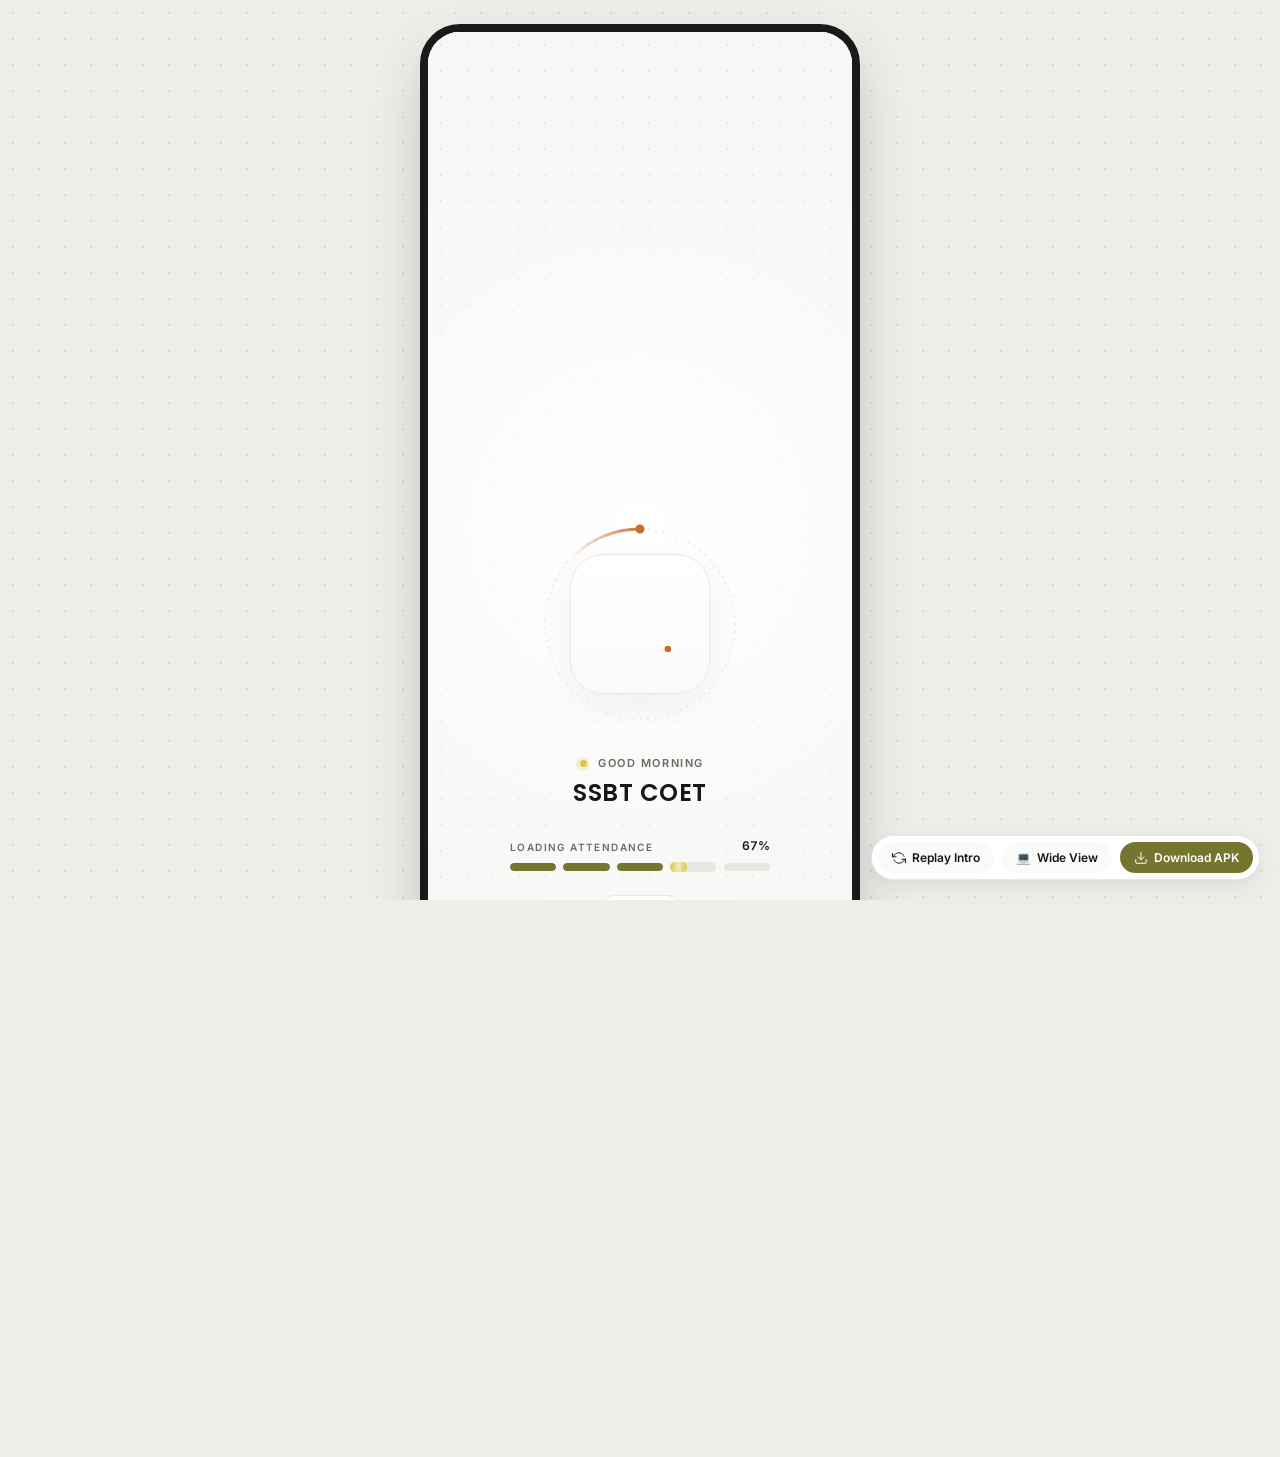
==== commit a400075c: "feat(calendar): add academic calendar detected by excel sheet with dynamic event reveal and day styl" ====
--- a/index.html
+++ b/index.html
@@ -128,6 +128,13 @@
         </div>
       </div>
 
+      <!-- Download APK Button (as in user screenshot) -->
+      <a href="ssbt-college-app.apk" download="ssbt-college-app.apk" class="icon-btn tappable" id="headerDownloadBtn" aria-label="Download APK">
+        <svg class="i" width="20" height="20" viewBox="0 0 24 24">
+          <path d="M21 15v4a2 2 0 0 1-2 2H5a2 2 0 0 1-2-2v-4M7 10l5 5 5-5M12 15V3" />
+        </svg>
+      </a>
+
       <!-- Theme Toggle Button -->
       <button class="icon-btn tappable" id="headerThemeBtn" aria-label="Toggle theme picker">
         <svg class="i" width="20" height="20" viewBox="0 0 24 24">
@@ -589,7 +596,46 @@
     </div>
 
     <!-- =======================================================================
-         VIEW 3: OTHER TABS CONTAINER (Courses, Events, Calendar)
+         VIEW 3: ACADEMIC CALENDAR SCREEN (Matched with user screenshot)
+         ======================================================================= -->
+    <div class="calendar-screen-view" id="calendarScreenView">
+      <div class="calendar-scroll-content">
+        
+        <!-- Header row: Title & Term Badge -->
+        <div class="calendar-title-row">
+          <h1 class="calendar-title">Academic Calendar</h1>
+          <span class="calendar-term-badge">TERM 2026-27</span>
+        </div>
+
+        <!-- Calendar Month Card -->
+        <div class="ssbt-card cal-card">
+          <div class="cal-card-header">
+            <span class="cal-month-title" id="calMonthTitle">October 2026</span>
+            <span class="cal-sem-label">Odd Semester</span>
+          </div>
+
+          <div class="cal-weekdays-row">
+            <span>Su</span><span>Mo</span><span>Tu</span><span>We</span><span>Th</span><span>Fr</span><span>Sa</span>
+          </div>
+
+          <!-- 7-column day grid (Rendered by app.js from Excel Master Dataset) -->
+          <div class="cal-days-grid" id="calDaysGrid">
+            <!-- Dynamically populated by app.js -->
+          </div>
+        </div>
+
+        <!-- Events List Card (Appears & focuses below the calendar) -->
+        <div class="ssbt-card cal-events-card" id="calEventsCard">
+          <div id="calEventsListContainer">
+            <!-- Dynamically populated by app.js -->
+          </div>
+        </div>
+
+      </div>
+    </div>
+
+    <!-- =======================================================================
+         VIEW 4: OTHER TABS CONTAINER (Courses, Events)
          ======================================================================= -->
     <div class="tab-view-container" id="otherTabsContainer">
       <div style="display: flex; align-items: center; justify-content: space-between;">
--- a/style.css
+++ b/style.css
@@ -2078,7 +2078,7 @@
 }
 
 /* --------------------------------------------------------------------------
-   12. Other Tabs: Courses, Events, Calendar, Profile
+   12. Other Tabs: Courses, Events, Profile
    -------------------------------------------------------------------------- */
 .tab-view-container {
   display: none;
@@ -2090,6 +2090,209 @@
 }
 .tab-view-container.active {
   display: flex;
+}
+
+/* --------------------------------------------------------------------------
+   13. Academic Calendar Screen (Exact match with user screenshot)
+   -------------------------------------------------------------------------- */
+.calendar-screen-view {
+  display: none;
+  flex-direction: column;
+  flex: 1;
+  background-color: var(--bg);
+  overflow-y: auto;
+}
+.calendar-screen-view.active {
+  display: flex;
+}
+
+.calendar-scroll-content {
+  flex: 1;
+  padding: 14px 20px 36px;
+  display: flex;
+  flex-direction: column;
+  gap: 16px;
+}
+
+.calendar-title-row {
+  display: flex;
+  justify-content: space-between;
+  align-items: center;
+  margin-top: 4px;
+  margin-bottom: 2px;
+}
+.calendar-title {
+  font-family: var(--font-head);
+  font-size: 20px;
+  font-weight: 700;
+  color: var(--ink);
+  letter-spacing: -0.01em;
+}
+.calendar-term-badge {
+  font-size: 11px;
+  font-weight: 700;
+  letter-spacing: 0.06em;
+  text-transform: uppercase;
+  padding: 4px 10px;
+  border-radius: 20px;
+  background-color: var(--pill-bg);
+  color: var(--pill-fg);
+}
+
+/* Calendar Card */
+.cal-card {
+  padding: 20px 16px 16px;
+  display: flex;
+  flex-direction: column;
+}
+.cal-card-header {
+  display: flex;
+  justify-content: space-between;
+  align-items: baseline;
+  margin-bottom: 18px;
+  padding: 0 4px;
+}
+.cal-month-title {
+  font-family: var(--font-head);
+  font-size: 16px;
+  font-weight: 700;
+  color: var(--ink);
+}
+.cal-sem-label {
+  font-size: 13px;
+  color: var(--muted);
+  font-weight: 500;
+}
+
+.cal-weekdays-row {
+  display: grid;
+  grid-template-columns: repeat(7, 1fr);
+  text-align: center;
+  font-size: 12px;
+  font-weight: 500;
+  color: var(--muted);
+  margin-bottom: 12px;
+}
+
+.cal-days-grid {
+  display: grid;
+  grid-template-columns: repeat(7, 1fr);
+  row-gap: 8px;
+  column-gap: 6px;
+}
+
+.cal-day-cell {
+  aspect-ratio: 1 / 1;
+  display: flex;
+  align-items: center;
+  justify-content: center;
+  font-size: 13px;
+  font-weight: 500;
+  color: var(--ink);
+  border-radius: 12px;
+  cursor: pointer;
+  user-select: none;
+  transition: background-color 0.2s var(--ease), color 0.2s var(--ease), transform 0.15s var(--ease), box-shadow 0.2s;
+  position: relative;
+}
+.cal-day-cell.empty {
+  cursor: default;
+  pointer-events: none;
+}
+.cal-day-cell:not(.empty):hover {
+  background-color: var(--surface-2);
+}
+
+/* Days with events/exams look different: soft tinted pill/square */
+.cal-day-cell.has-event {
+  background-color: var(--pill-bg);
+  color: var(--pill-fg);
+  font-weight: 700;
+}
+.cal-day-cell.has-exam {
+  background-color: var(--pill-bg);
+  color: var(--pill-fg);
+  font-weight: 700;
+}
+
+/* Selected Active Day: solid olive/accent with white text & pop */
+.cal-day-cell.selected {
+  background-color: var(--accent) !important;
+  color: var(--on-accent) !important;
+  font-weight: 700 !important;
+  transform: scale(1.04);
+  box-shadow: 0 4px 14px rgba(116, 118, 47, 0.32);
+}
+
+/* Events List Card */
+.cal-events-card {
+  padding: 0;
+  overflow: hidden;
+  transition: all 0.3s var(--ease);
+}
+.cal-event-row {
+  padding: 16px 18px;
+  display: flex;
+  align-items: center;
+  cursor: pointer;
+  transition: background-color 0.2s;
+}
+.cal-event-row:hover {
+  background-color: var(--surface-2);
+}
+.cal-event-date-col {
+  width: 58px;
+  flex-shrink: 0;
+  display: flex;
+  flex-direction: column;
+}
+.cal-event-date-val {
+  font-size: 14px;
+  font-weight: 700;
+  color: var(--ink);
+  line-height: 17px;
+}
+.cal-event-date-tag {
+  font-size: 11px;
+  color: var(--muted);
+  margin-top: 2px;
+}
+.cal-event-bar {
+  width: 3px;
+  height: 36px;
+  border-radius: 2px;
+  background-color: var(--accent);
+  margin: 0 14px;
+  flex-shrink: 0;
+}
+.cal-event-bar.break {
+  background-color: var(--gold-accent);
+}
+.cal-event-bar.exam {
+  background-color: var(--flame-accent);
+}
+.cal-event-info-col {
+  flex: 1;
+  min-width: 0;
+  display: flex;
+  flex-direction: column;
+}
+.cal-event-name {
+  font-size: 14px;
+  font-weight: 600;
+  color: var(--ink);
+  line-height: 18px;
+}
+.cal-event-desc {
+  font-size: 12px;
+  color: var(--muted);
+  margin-top: 3px;
+  line-height: 16px;
+}
+
+/* Focus animation when event appears below */
+.cal-events-card.animating {
+  animation: appearMotion 0.3s var(--ease) forwards;
 }
 
 /* Animations & SVGs */
@@ -2100,3 +2303,4 @@
   stroke-linejoin: round;
   fill: none;
 }
+
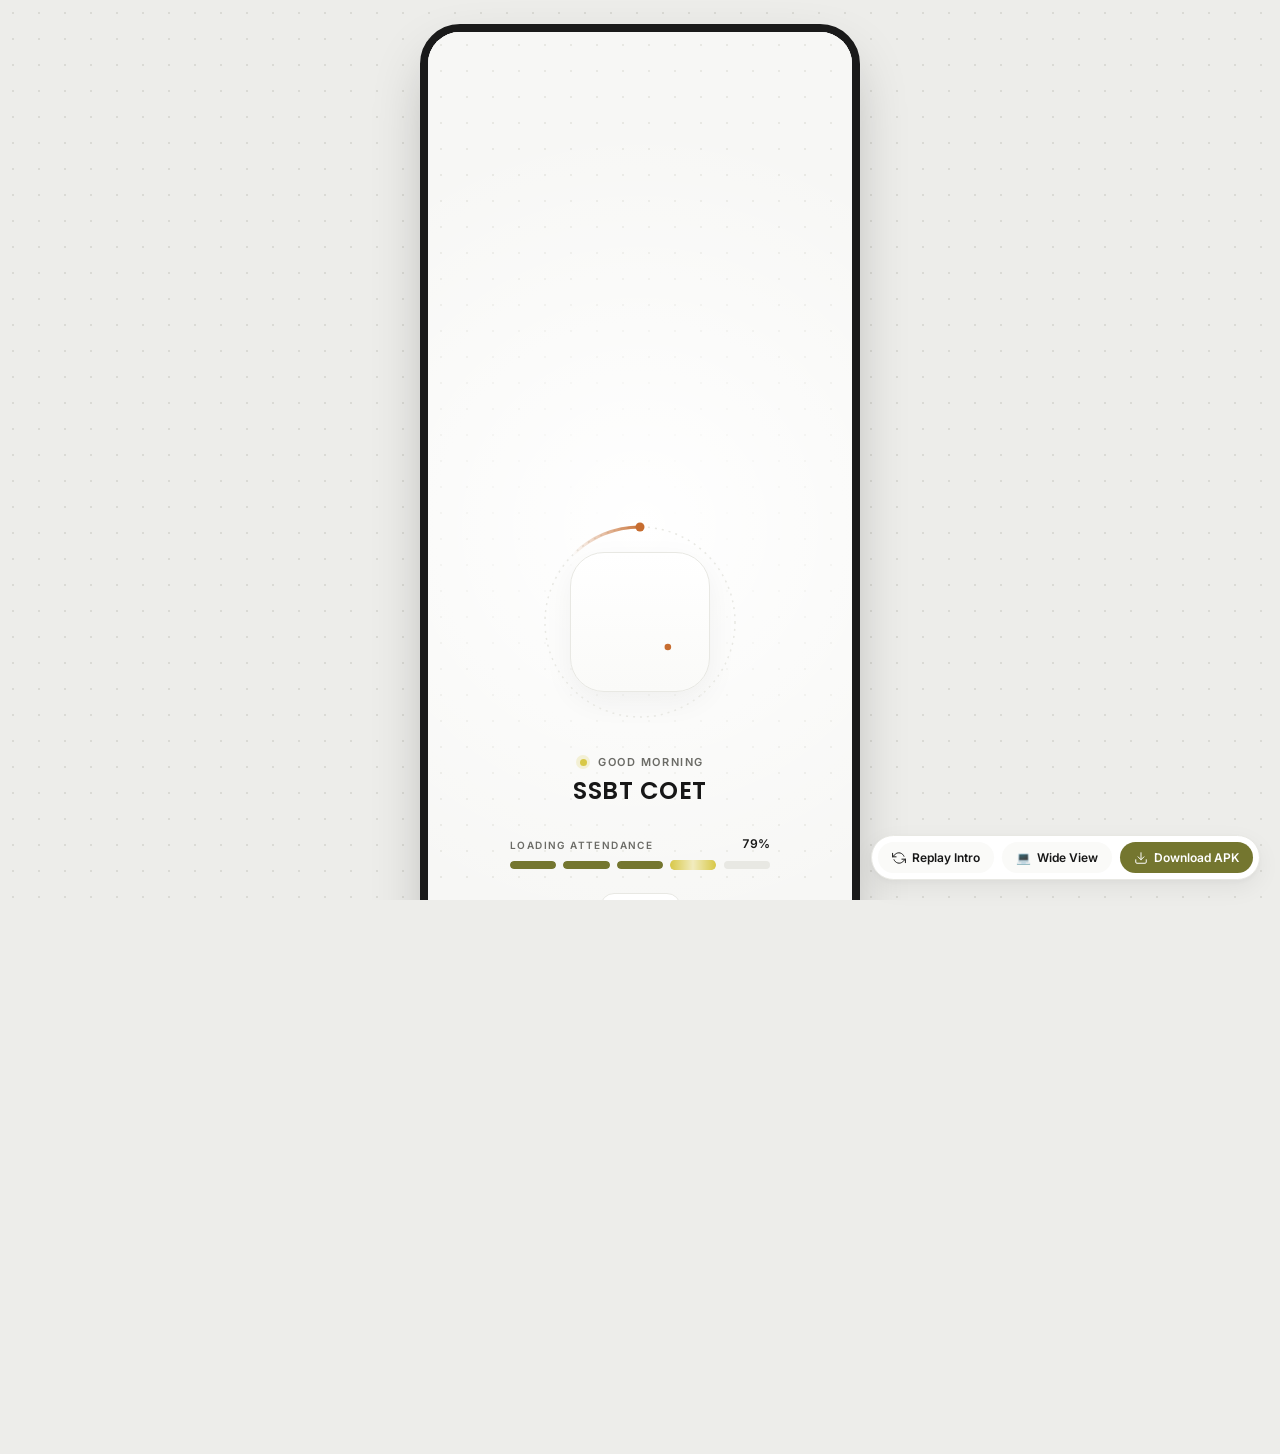
==== commit 50daf64c: "feat(profile): replace stats row with visually appealing check your performance banner" ====
--- a/index.html
+++ b/index.html
@@ -188,23 +188,27 @@
           <div class="profile-avatar">PM</div>
         </div>
 
-        <div class="profile-stats-row">
-          <div class="profile-stat-box" style="cursor: pointer;" onclick="window.appShowScreen('attendance')">
-            <div class="profile-stat-val" style="color: var(--accent);">85%</div>
-            <div class="profile-stat-lbl">Attendance</div>
-            <div class="profile-stat-bar">
-              <div class="profile-stat-bar-fill" style="width: 85%;"></div>
-            </div>
-          </div>
-          <div class="profile-stat-box" style="cursor: pointer;" onclick="window.appOpenModal('resultsModal')">
-            <div class="profile-stat-val">8.65</div>
-            <div class="profile-stat-lbl">CGPA (Sem V)</div>
-            <div style="font-size: 10px; color: var(--olive); font-weight: 600; margin-top: 2px;">Grade A+</div>
-          </div>
-          <div class="profile-stat-box">
-            <div class="profile-stat-val">124</div>
-            <div class="profile-stat-lbl">Earned Credits</div>
-            <div style="font-size: 10px; color: var(--muted); margin-top: 2px;">of 160 total</div>
+        <!-- Check Your Performance Banner (Replaces old stat row) -->
+        <div class="check-performance-card tappable" onclick="window.appShowScreen('attendance')" id="btnCheckPerformance">
+          <div class="perf-card-left">
+            <div class="perf-icon-badge">
+              <svg class="i perf-icon-svg" width="20" height="20" viewBox="0 0 24 24">
+                <path d="M18 20V10M12 20V4M6 20v-6" />
+              </svg>
+            </div>
+            <div class="perf-text-block">
+              <div class="perf-title-row">
+                <span class="perf-title">Check Your Performance</span>
+                <span class="perf-live-dot"></span>
+              </div>
+              <span class="perf-subtitle">Attendance, CGPA &amp; Academic Insights</span>
+            </div>
+          </div>
+          <div class="perf-action-pill">
+            <span class="perf-pill-text">View</span>
+            <svg class="i perf-arrow-svg" width="14" height="14" viewBox="0 0 24 24">
+              <path d="M5 12h14M12 5l7 7-7 7" />
+            </svg>
           </div>
         </div>
       </div>
--- a/style.css
+++ b/style.css
@@ -1117,6 +1117,168 @@
   background: var(--olive);
 }
 
+/* Check Your Performance Banner Card */
+.check-performance-card {
+  margin-top: 16px;
+  display: flex;
+  align-items: center;
+  justify-content: space-between;
+  gap: 12px;
+  padding: 12px 14px;
+  background: linear-gradient(135deg, var(--accent-soft) 0%, var(--surface-2) 100%);
+  border: 1px solid rgba(116, 118, 47, 0.16);
+  border-radius: 16px;
+  cursor: pointer;
+  position: relative;
+  overflow: hidden;
+  transition: all 0.24s cubic-bezier(0.2, 0.8, 0.2, 1);
+  box-shadow: 0 2px 8px rgba(0, 0, 0, 0.03);
+}
+
+.check-performance-card::before {
+  content: '';
+  position: absolute;
+  top: 0;
+  left: 0;
+  bottom: 0;
+  width: 4px;
+  background: var(--accent);
+  border-radius: 4px 0 0 4px;
+}
+
+.check-performance-card:hover {
+  transform: translateY(-2px);
+  border-color: var(--accent);
+  box-shadow: 0 6px 18px rgba(0, 0, 0, 0.07);
+}
+
+.check-performance-card:active {
+  transform: scale(0.985);
+}
+
+.perf-card-left {
+  display: flex;
+  align-items: center;
+  gap: 12px;
+  min-width: 0;
+}
+
+.perf-icon-badge {
+  width: 40px;
+  height: 40px;
+  border-radius: 12px;
+  background: var(--accent);
+  color: var(--on-accent);
+  display: flex;
+  align-items: center;
+  justify-content: center;
+  flex-shrink: 0;
+  box-shadow: 0 4px 10px rgba(0, 0, 0, 0.12);
+  transition: transform 0.24s cubic-bezier(0.2, 0.8, 0.2, 1);
+}
+
+.check-performance-card:hover .perf-icon-badge {
+  transform: scale(1.08) rotate(3deg);
+}
+
+.perf-icon-svg {
+  stroke: currentColor;
+  stroke-width: 2.2;
+  fill: none;
+  stroke-linecap: round;
+  stroke-linejoin: round;
+}
+
+.perf-text-block {
+  display: flex;
+  flex-direction: column;
+  min-width: 0;
+}
+
+.perf-title-row {
+  display: flex;
+  align-items: center;
+  gap: 8px;
+}
+
+.perf-title {
+  font-family: var(--font-head);
+  font-size: 14.5px;
+  font-weight: 600;
+  color: var(--ink);
+  letter-spacing: -0.01em;
+  white-space: nowrap;
+  overflow: hidden;
+  text-overflow: ellipsis;
+}
+
+.perf-live-dot {
+  width: 7px;
+  height: 7px;
+  border-radius: 50%;
+  background: #22C55E;
+  display: inline-block;
+  box-shadow: 0 0 0 0 rgba(34, 197, 94, 0.7);
+  animation: perfPulse 2s infinite cubic-bezier(0.4, 0, 0.6, 1);
+  flex-shrink: 0;
+}
+
+@keyframes perfPulse {
+  0% {
+    box-shadow: 0 0 0 0 rgba(34, 197, 94, 0.7);
+  }
+  70% {
+    box-shadow: 0 0 0 6px rgba(34, 197, 94, 0);
+  }
+  100% {
+    box-shadow: 0 0 0 0 rgba(34, 197, 94, 0);
+  }
+}
+
+.perf-subtitle {
+  font-size: 11.5px;
+  color: var(--muted);
+  margin-top: 2px;
+  white-space: nowrap;
+  overflow: hidden;
+  text-overflow: ellipsis;
+}
+
+.perf-action-pill {
+  display: inline-flex;
+  align-items: center;
+  gap: 5px;
+  padding: 6px 12px;
+  border-radius: 20px;
+  background: var(--surface);
+  border: 1px solid var(--line);
+  color: var(--accent);
+  font-size: 12px;
+  font-weight: 600;
+  flex-shrink: 0;
+  transition: all 0.2s ease;
+}
+
+.check-performance-card:hover .perf-action-pill {
+  background: var(--accent);
+  color: var(--on-accent);
+  border-color: var(--accent);
+}
+
+.perf-arrow-svg {
+  stroke: currentColor;
+  stroke-width: 2.2;
+  fill: none;
+  stroke-linecap: round;
+  stroke-linejoin: round;
+  transition: transform 0.2s ease;
+}
+
+.check-performance-card:hover .perf-arrow-svg {
+  transform: translateX(3px);
+}
+
+
 /* Quick Access Grid (2 rows x 3 columns) */
 .quick-access-section {
   margin-top: 28px;
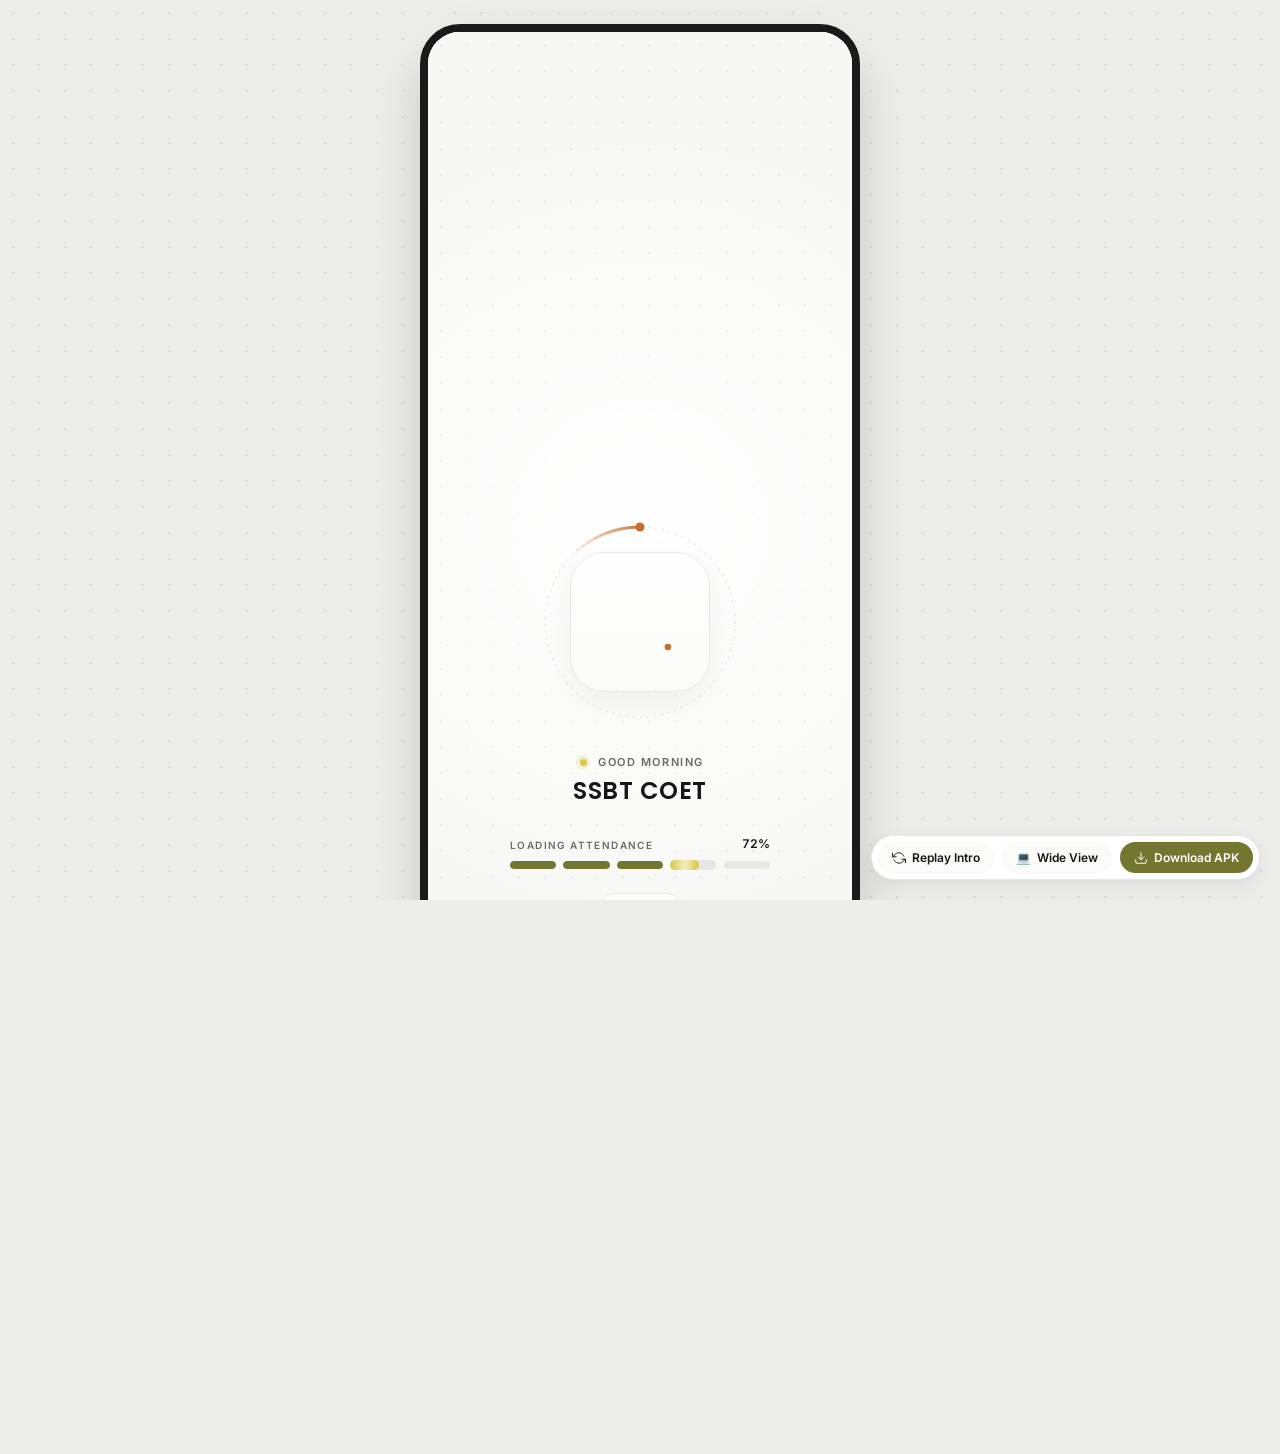
==== commit 3e344421: "feat(calendar): add color-coded event indicator dots (exam blue, event red, other green) and conditi" ====
--- a/index.html
+++ b/index.html
@@ -626,6 +626,13 @@
           <div class="cal-days-grid" id="calDaysGrid">
             <!-- Dynamically populated by app.js -->
           </div>
+
+          <!-- Calendar Event Dots Legend -->
+          <div class="cal-legend-row">
+            <span class="cal-legend-item"><span class="cal-legend-dot dot-blue"></span>Exam</span>
+            <span class="cal-legend-item"><span class="cal-legend-dot dot-red"></span>Event Day</span>
+            <span class="cal-legend-item"><span class="cal-legend-dot dot-green"></span>Other</span>
+          </div>
         </div>
 
         <!-- Events List Card (Appears & focuses below the calendar) -->
--- a/style.css
+++ b/style.css
@@ -2346,6 +2346,7 @@
 .cal-day-cell {
   aspect-ratio: 1 / 1;
   display: flex;
+  flex-direction: column;
   align-items: center;
   justify-content: center;
   font-size: 13px;
@@ -2357,6 +2358,9 @@
   transition: background-color 0.2s var(--ease), color 0.2s var(--ease), transform 0.15s var(--ease), box-shadow 0.2s;
   position: relative;
 }
+.cal-day-num {
+  line-height: 1;
+}
 .cal-day-cell.empty {
   cursor: default;
   pointer-events: none;
@@ -2365,16 +2369,41 @@
   background-color: var(--surface-2);
 }
 
-/* Days with events/exams look different: soft tinted pill/square */
-.cal-day-cell.has-event {
-  background-color: var(--pill-bg);
-  color: var(--pill-fg);
-  font-weight: 700;
-}
-.cal-day-cell.has-exam {
-  background-color: var(--pill-bg);
-  color: var(--pill-fg);
-  font-weight: 700;
+/* Event indicator dot on dates */
+.cal-event-dot {
+  width: 5px;
+  height: 5px;
+  border-radius: 50%;
+  position: absolute;
+  bottom: 4px;
+  left: 50%;
+  transform: translateX(-50%);
+  pointer-events: none;
+  transition: transform 0.2s ease, box-shadow 0.2s ease;
+}
+
+/* Dot Color Specifications: Blue (Exam), Red (Event Day), Green (Other) */
+.cal-event-dot.dot-blue,
+.cal-legend-dot.dot-blue {
+  background-color: #2563EB;
+  box-shadow: 0 0 5px rgba(37, 99, 235, 0.55);
+}
+.cal-event-dot.dot-red,
+.cal-legend-dot.dot-red {
+  background-color: #EF4444;
+  box-shadow: 0 0 5px rgba(239, 68, 68, 0.55);
+}
+.cal-event-dot.dot-green,
+.cal-legend-dot.dot-green {
+  background-color: #16A34A;
+  box-shadow: 0 0 5px rgba(22, 163, 74, 0.55);
+}
+
+.cal-day-cell.has-event-dot:not(.selected) {
+  font-weight: 600;
+}
+.cal-day-cell.has-event-dot:not(.selected):hover .cal-event-dot {
+  transform: translateX(-50%) scale(1.3);
 }
 
 /* Selected Active Day: solid olive/accent with white text & pop */
@@ -2382,14 +2411,44 @@
   background-color: var(--accent) !important;
   color: var(--on-accent) !important;
   font-weight: 700 !important;
-  transform: scale(1.04);
+  transform: scale(1.05);
   box-shadow: 0 4px 14px rgba(116, 118, 47, 0.32);
 }
-
-/* Events List Card */
+.cal-day-cell.selected .cal-event-dot {
+  bottom: 5px;
+  box-shadow: 0 0 0 1.5px #FFFFFF;
+}
+
+/* Calendar Legend Row */
+.cal-legend-row {
+  display: flex;
+  align-items: center;
+  justify-content: center;
+  gap: 16px;
+  margin-top: 14px;
+  padding-top: 12px;
+  border-top: 1px dashed var(--line);
+  font-size: 11.5px;
+  color: var(--muted);
+  font-weight: 500;
+}
+.cal-legend-item {
+  display: inline-flex;
+  align-items: center;
+  gap: 6px;
+}
+.cal-legend-dot {
+  width: 7px;
+  height: 7px;
+  border-radius: 50%;
+  flex-shrink: 0;
+}
+
+/* Events List Card (Displayed only when pressing a day with an event) */
 .cal-events-card {
   padding: 0;
   overflow: hidden;
+  margin-top: 16px;
   transition: all 0.3s var(--ease);
 }
 .cal-event-row {
@@ -2403,7 +2462,7 @@
   background-color: var(--surface-2);
 }
 .cal-event-date-col {
-  width: 58px;
+  width: 72px;
   flex-shrink: 0;
   display: flex;
   flex-direction: column;
@@ -2415,24 +2474,56 @@
   line-height: 17px;
 }
 .cal-event-date-tag {
-  font-size: 11px;
-  color: var(--muted);
-  margin-top: 2px;
-}
+  font-size: 10.5px;
+  margin-top: 4px;
+  display: inline-block;
+  font-weight: 600;
+}
+
+/* Tag pill colors */
+.tag-pill-blue {
+  color: #1D4ED8;
+  background-color: #EFF6FF;
+  border: 1px solid rgba(37, 99, 235, 0.25);
+  border-radius: 12px;
+  padding: 1px 7px;
+  width: fit-content;
+}
+.tag-pill-red {
+  color: #DC2626;
+  background-color: #FEF2F2;
+  border: 1px solid rgba(239, 68, 68, 0.25);
+  border-radius: 12px;
+  padding: 1px 7px;
+  width: fit-content;
+}
+.tag-pill-green {
+  color: #15803D;
+  background-color: #F0FDF4;
+  border: 1px solid rgba(22, 163, 74, 0.25);
+  border-radius: 12px;
+  padding: 1px 7px;
+  width: fit-content;
+}
+
+/* Colored accent bar in event item */
 .cal-event-bar {
-  width: 3px;
-  height: 36px;
+  width: 3.5px;
+  height: 38px;
   border-radius: 2px;
-  background-color: var(--accent);
   margin: 0 14px;
   flex-shrink: 0;
 }
-.cal-event-bar.break {
-  background-color: var(--gold-accent);
-}
-.cal-event-bar.exam {
-  background-color: var(--flame-accent);
-}
+.cal-event-bar.bar-blue {
+  background-color: #2563EB;
+}
+.cal-event-bar.bar-red {
+  background-color: #EF4444;
+}
+.cal-event-bar.bar-green {
+  background-color: #16A34A;
+}
+
 .cal-event-info-col {
   flex: 1;
   min-width: 0;
@@ -2440,7 +2531,7 @@
   flex-direction: column;
 }
 .cal-event-name {
-  font-size: 14px;
+  font-size: 14.5px;
   font-weight: 600;
   color: var(--ink);
   line-height: 18px;
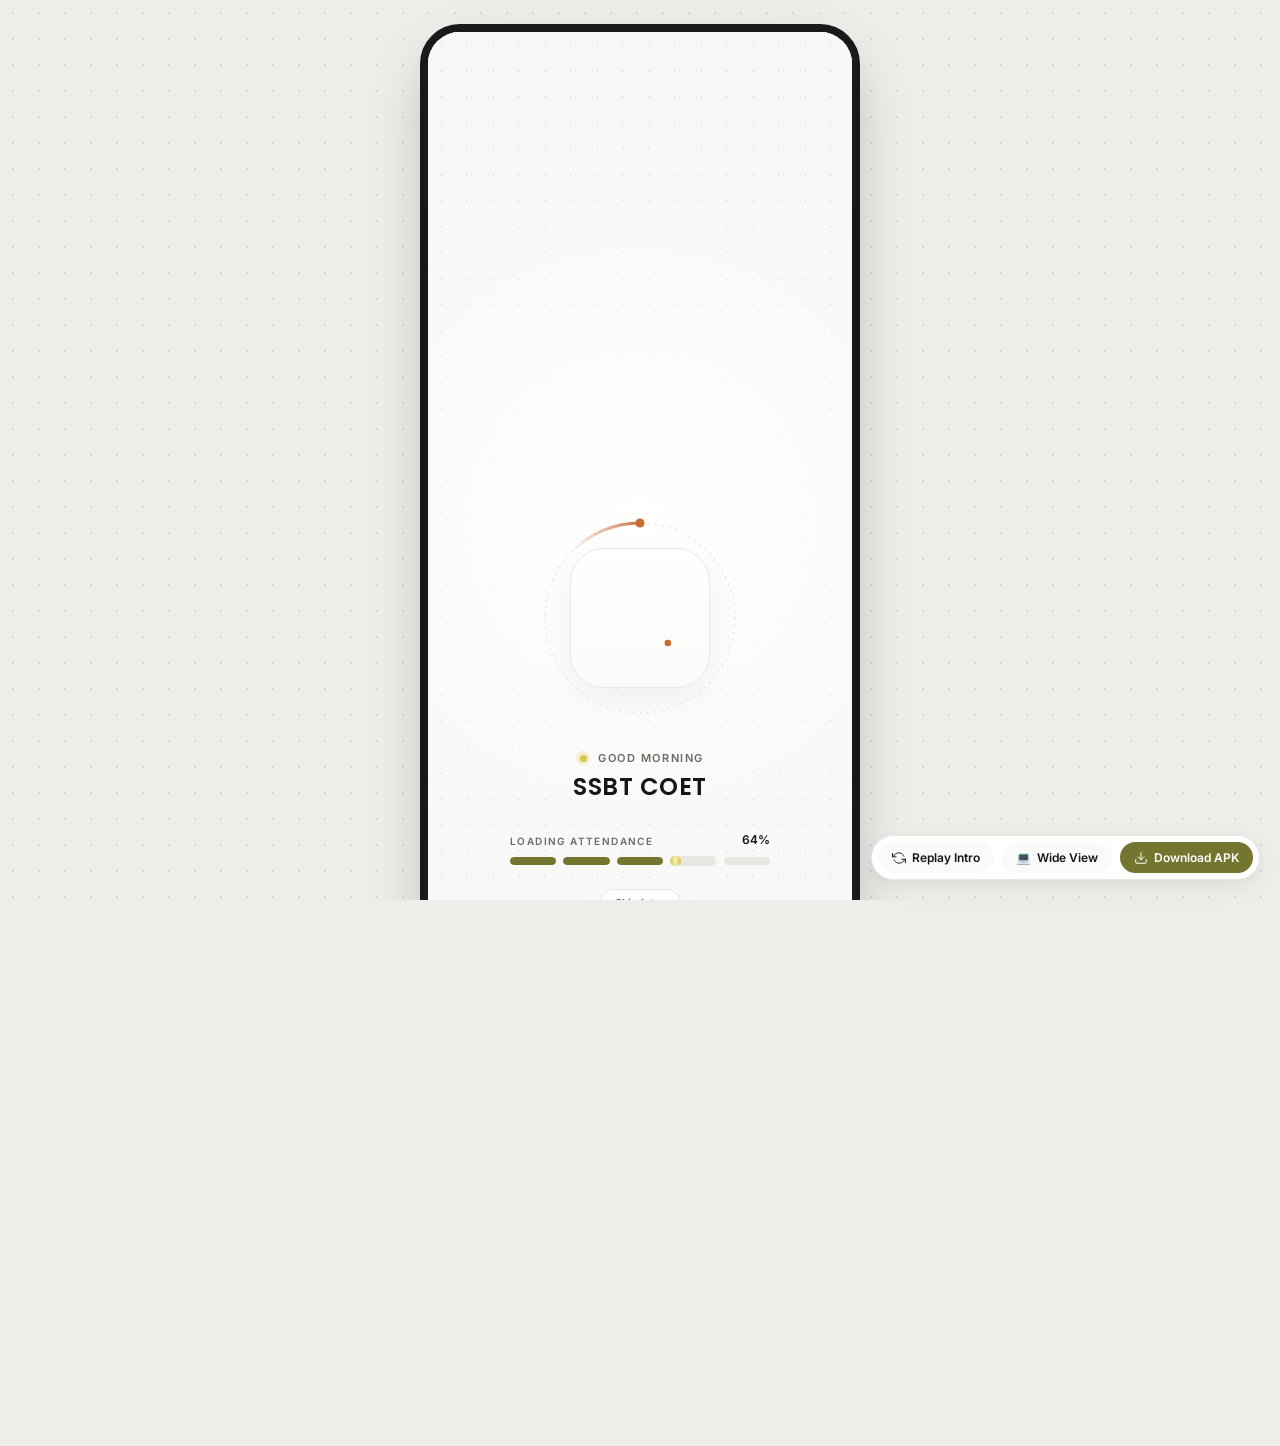
==== commit 8437e42a: "fix(profile): redesign check your performance as an authentic glass button with clean view only labe" ====
--- a/index.html
+++ b/index.html
@@ -8,8 +8,94 @@
   <link rel="preconnect" href="https://fonts.googleapis.com" />
   <link rel="preconnect" href="https://fonts.gstatic.com" crossorigin />
   <link href="https://fonts.googleapis.com/css2?family=Inter:wght@400;500;600;700&family=Poppins:wght@500;600;700&display=swap" rel="stylesheet" />
-  <link rel="stylesheet" href="style.css" />
+  <link rel="stylesheet" href="style.css?v=3.0" />
   <link rel="icon" type="image/png" href="ssbt_emblem.png" />
+  <style>
+    /* Inlined Glass Button Styles for Guaranteed Instant Rendering */
+    .perf-glass-wrapper {
+      margin-top: 16px;
+      width: 100%;
+    }
+    .glass-perf-button {
+      width: 100%;
+      box-sizing: border-box;
+      display: flex;
+      align-items: center;
+      justify-content: space-between;
+      gap: 12px;
+      padding: 12px 18px;
+      border-radius: 14px;
+      background: rgba(255, 255, 255, 0.7);
+      backdrop-filter: blur(16px) saturate(190%);
+      -webkit-backdrop-filter: blur(16px) saturate(190%);
+      border: 1.5px solid rgba(255, 255, 255, 0.9);
+      box-shadow: 0 4px 18px rgba(0, 0, 0, 0.04), 0 1px 3px rgba(0, 0, 0, 0.02), inset 0 1px 1.5px rgba(255, 255, 255, 1);
+      color: var(--ink, #171717);
+      font-family: var(--font-head, inherit);
+      font-size: 14px;
+      font-weight: 600;
+      letter-spacing: -0.01em;
+      cursor: pointer;
+      position: relative;
+      overflow: hidden;
+      transition: all 0.28s cubic-bezier(0.2, 0.8, 0.2, 1);
+      outline: none;
+    }
+    .glass-perf-button:hover {
+      transform: translateY(-2px);
+      background: rgba(255, 255, 255, 0.92);
+      border-color: rgba(116, 118, 47, 0.45);
+      box-shadow: 0 8px 24px rgba(116, 118, 47, 0.16), inset 0 1px 2px rgba(255, 255, 255, 1);
+      color: var(--accent, #74762F);
+    }
+    .glass-perf-button:active {
+      transform: scale(0.985);
+    }
+    .glass-btn-icon-box {
+      width: 32px;
+      height: 32px;
+      border-radius: 9px;
+      background: rgba(116, 118, 47, 0.12);
+      color: var(--accent, #74762F);
+      display: flex;
+      align-items: center;
+      justify-content: center;
+      flex-shrink: 0;
+      transition: all 0.25s cubic-bezier(0.2, 0.8, 0.2, 1);
+    }
+    .glass-perf-button:hover .glass-btn-icon-box {
+      background: var(--accent, #74762F);
+      color: var(--on-accent, #FFFFFF);
+      transform: scale(1.08) rotate(4deg);
+    }
+    .glass-btn-label {
+      flex: 1;
+      text-align: left;
+      white-space: nowrap;
+    }
+    .glass-btn-arrow {
+      color: var(--accent, #74762F);
+      flex-shrink: 0;
+      transition: transform 0.25s ease;
+    }
+    .glass-perf-button:hover .glass-btn-arrow {
+      transform: translateX(4px);
+    }
+    .glass-shimmer {
+      position: absolute;
+      top: 0;
+      left: -120%;
+      width: 60%;
+      height: 100%;
+      background: linear-gradient(90deg, transparent, rgba(255, 255, 255, 0.5), transparent);
+      transform: skewX(-22deg);
+      pointer-events: none;
+      transition: left 0.75s ease;
+    }
+    .glass-perf-button:hover .glass-shimmer {
+      left: 150%;
+    }
+  </style>
 </head>
 <body>
 
@@ -188,28 +274,20 @@
           <div class="profile-avatar">PM</div>
         </div>
 
-        <!-- Check Your Performance Banner (Replaces old stat row) -->
-        <div class="check-performance-card tappable" onclick="window.appShowScreen('attendance')" id="btnCheckPerformance">
-          <div class="perf-card-left">
-            <div class="perf-icon-badge">
-              <svg class="i perf-icon-svg" width="20" height="20" viewBox="0 0 24 24">
+        <!-- Check Your Performance Glass Button (View Only) -->
+        <div class="perf-glass-wrapper">
+          <button type="button" class="glass-perf-button tappable" onclick="window.appShowScreen('attendance')" id="btnCheckPerformance" aria-label="Check Your Performance">
+            <span class="glass-btn-icon-box">
+              <svg width="18" height="18" viewBox="0 0 24 24" fill="none" stroke="currentColor" stroke-width="2.2" stroke-linecap="round" stroke-linejoin="round">
                 <path d="M18 20V10M12 20V4M6 20v-6" />
               </svg>
-            </div>
-            <div class="perf-text-block">
-              <div class="perf-title-row">
-                <span class="perf-title">Check Your Performance</span>
-                <span class="perf-live-dot"></span>
-              </div>
-              <span class="perf-subtitle">Attendance, CGPA &amp; Academic Insights</span>
-            </div>
-          </div>
-          <div class="perf-action-pill">
-            <span class="perf-pill-text">View</span>
-            <svg class="i perf-arrow-svg" width="14" height="14" viewBox="0 0 24 24">
+            </span>
+            <span class="glass-btn-label">Check Your Performance</span>
+            <svg class="glass-btn-arrow" width="16" height="16" viewBox="0 0 24 24" fill="none" stroke="currentColor" stroke-width="2.4" stroke-linecap="round" stroke-linejoin="round">
               <path d="M5 12h14M12 5l7 7-7 7" />
             </svg>
-          </div>
+            <div class="glass-shimmer"></div>
+          </button>
         </div>
       </div>
 
--- a/style.css
+++ b/style.css
@@ -1117,166 +1117,115 @@
   background: var(--olive);
 }
 
-/* Check Your Performance Banner Card */
-.check-performance-card {
+/* Glass Button - Check Your Performance */
+.perf-glass-wrapper {
   margin-top: 16px;
+  width: 100%;
+}
+
+.glass-perf-button {
+  width: 100%;
+  box-sizing: border-box;
   display: flex;
   align-items: center;
   justify-content: space-between;
   gap: 12px;
-  padding: 12px 14px;
-  background: linear-gradient(135deg, var(--accent-soft) 0%, var(--surface-2) 100%);
-  border: 1px solid rgba(116, 118, 47, 0.16);
-  border-radius: 16px;
+  padding: 12px 18px;
+  border-radius: 14px;
+  background: rgba(255, 255, 255, 0.65);
+  backdrop-filter: blur(16px) saturate(190%);
+  -webkit-backdrop-filter: blur(16px) saturate(190%);
+  border: 1.5px solid rgba(255, 255, 255, 0.85);
+  box-shadow: 0 4px 18px rgba(0, 0, 0, 0.04),
+              0 1px 3px rgba(0, 0, 0, 0.02),
+              inset 0 1px 1.5px rgba(255, 255, 255, 1),
+              inset 0 -1px 2px rgba(0, 0, 0, 0.03);
+  color: var(--ink);
+  font-family: var(--font-head);
+  font-size: 14px;
+  font-weight: 600;
+  letter-spacing: -0.01em;
   cursor: pointer;
   position: relative;
   overflow: hidden;
-  transition: all 0.24s cubic-bezier(0.2, 0.8, 0.2, 1);
-  box-shadow: 0 2px 8px rgba(0, 0, 0, 0.03);
-}
-
-.check-performance-card::before {
-  content: '';
+  transition: all 0.28s cubic-bezier(0.2, 0.8, 0.2, 1);
+  outline: none;
+}
+
+:root[data-theme="dark"] .glass-perf-button {
+  background: rgba(255, 255, 255, 0.08);
+  border: 1.5px solid rgba(255, 255, 255, 0.16);
+  box-shadow: 0 4px 20px rgba(0, 0, 0, 0.35), inset 0 1px 1px rgba(255, 255, 255, 0.22);
+  color: #FFFFFF;
+}
+
+.glass-perf-button:hover {
+  transform: translateY(-2px);
+  background: rgba(255, 255, 255, 0.85);
+  border-color: rgba(116, 118, 47, 0.4);
+  box-shadow: 0 8px 24px rgba(116, 118, 47, 0.16),
+              0 2px 6px rgba(0, 0, 0, 0.04),
+              inset 0 1px 2px rgba(255, 255, 255, 1);
+  color: var(--accent);
+}
+
+.glass-perf-button:active {
+  transform: scale(0.985);
+  box-shadow: 0 2px 8px rgba(0, 0, 0, 0.06), inset 0 1px 1px rgba(0, 0, 0, 0.05);
+}
+
+.glass-btn-icon-box {
+  width: 32px;
+  height: 32px;
+  border-radius: 9px;
+  background: rgba(116, 118, 47, 0.12);
+  color: var(--accent);
+  display: flex;
+  align-items: center;
+  justify-content: center;
+  flex-shrink: 0;
+  transition: all 0.25s cubic-bezier(0.2, 0.8, 0.2, 1);
+}
+
+.glass-perf-button:hover .glass-btn-icon-box {
+  background: var(--accent);
+  color: var(--on-accent);
+  transform: scale(1.08) rotate(4deg);
+}
+
+.glass-btn-label {
+  flex: 1;
+  text-align: left;
+  white-space: nowrap;
+}
+
+.glass-btn-arrow {
+  color: var(--accent);
+  flex-shrink: 0;
+  transition: transform 0.25s ease;
+}
+
+.glass-perf-button:hover .glass-btn-arrow {
+  transform: translateX(4px);
+}
+
+/* Glass Sheen Light Sweep */
+.glass-shimmer {
   position: absolute;
   top: 0;
-  left: 0;
-  bottom: 0;
-  width: 4px;
-  background: var(--accent);
-  border-radius: 4px 0 0 4px;
-}
-
-.check-performance-card:hover {
-  transform: translateY(-2px);
-  border-color: var(--accent);
-  box-shadow: 0 6px 18px rgba(0, 0, 0, 0.07);
-}
-
-.check-performance-card:active {
-  transform: scale(0.985);
-}
-
-.perf-card-left {
-  display: flex;
-  align-items: center;
-  gap: 12px;
-  min-width: 0;
-}
-
-.perf-icon-badge {
-  width: 40px;
-  height: 40px;
-  border-radius: 12px;
-  background: var(--accent);
-  color: var(--on-accent);
-  display: flex;
-  align-items: center;
-  justify-content: center;
-  flex-shrink: 0;
-  box-shadow: 0 4px 10px rgba(0, 0, 0, 0.12);
-  transition: transform 0.24s cubic-bezier(0.2, 0.8, 0.2, 1);
-}
-
-.check-performance-card:hover .perf-icon-badge {
-  transform: scale(1.08) rotate(3deg);
-}
-
-.perf-icon-svg {
-  stroke: currentColor;
-  stroke-width: 2.2;
-  fill: none;
-  stroke-linecap: round;
-  stroke-linejoin: round;
-}
-
-.perf-text-block {
-  display: flex;
-  flex-direction: column;
-  min-width: 0;
-}
-
-.perf-title-row {
-  display: flex;
-  align-items: center;
-  gap: 8px;
-}
-
-.perf-title {
-  font-family: var(--font-head);
-  font-size: 14.5px;
-  font-weight: 600;
-  color: var(--ink);
-  letter-spacing: -0.01em;
-  white-space: nowrap;
-  overflow: hidden;
-  text-overflow: ellipsis;
-}
-
-.perf-live-dot {
-  width: 7px;
-  height: 7px;
-  border-radius: 50%;
-  background: #22C55E;
-  display: inline-block;
-  box-shadow: 0 0 0 0 rgba(34, 197, 94, 0.7);
-  animation: perfPulse 2s infinite cubic-bezier(0.4, 0, 0.6, 1);
-  flex-shrink: 0;
-}
-
-@keyframes perfPulse {
-  0% {
-    box-shadow: 0 0 0 0 rgba(34, 197, 94, 0.7);
-  }
-  70% {
-    box-shadow: 0 0 0 6px rgba(34, 197, 94, 0);
-  }
-  100% {
-    box-shadow: 0 0 0 0 rgba(34, 197, 94, 0);
-  }
-}
-
-.perf-subtitle {
-  font-size: 11.5px;
-  color: var(--muted);
-  margin-top: 2px;
-  white-space: nowrap;
-  overflow: hidden;
-  text-overflow: ellipsis;
-}
-
-.perf-action-pill {
-  display: inline-flex;
-  align-items: center;
-  gap: 5px;
-  padding: 6px 12px;
-  border-radius: 20px;
-  background: var(--surface);
-  border: 1px solid var(--line);
-  color: var(--accent);
-  font-size: 12px;
-  font-weight: 600;
-  flex-shrink: 0;
-  transition: all 0.2s ease;
-}
-
-.check-performance-card:hover .perf-action-pill {
-  background: var(--accent);
-  color: var(--on-accent);
-  border-color: var(--accent);
-}
-
-.perf-arrow-svg {
-  stroke: currentColor;
-  stroke-width: 2.2;
-  fill: none;
-  stroke-linecap: round;
-  stroke-linejoin: round;
-  transition: transform 0.2s ease;
-}
-
-.check-performance-card:hover .perf-arrow-svg {
-  transform: translateX(3px);
-}
+  left: -120%;
+  width: 60%;
+  height: 100%;
+  background: linear-gradient(90deg, transparent, rgba(255, 255, 255, 0.5), transparent);
+  transform: skewX(-22deg);
+  pointer-events: none;
+  transition: left 0.75s ease;
+}
+
+.glass-perf-button:hover .glass-shimmer {
+  left: 150%;
+}
+
 
 
 /* Quick Access Grid (2 rows x 3 columns) */
